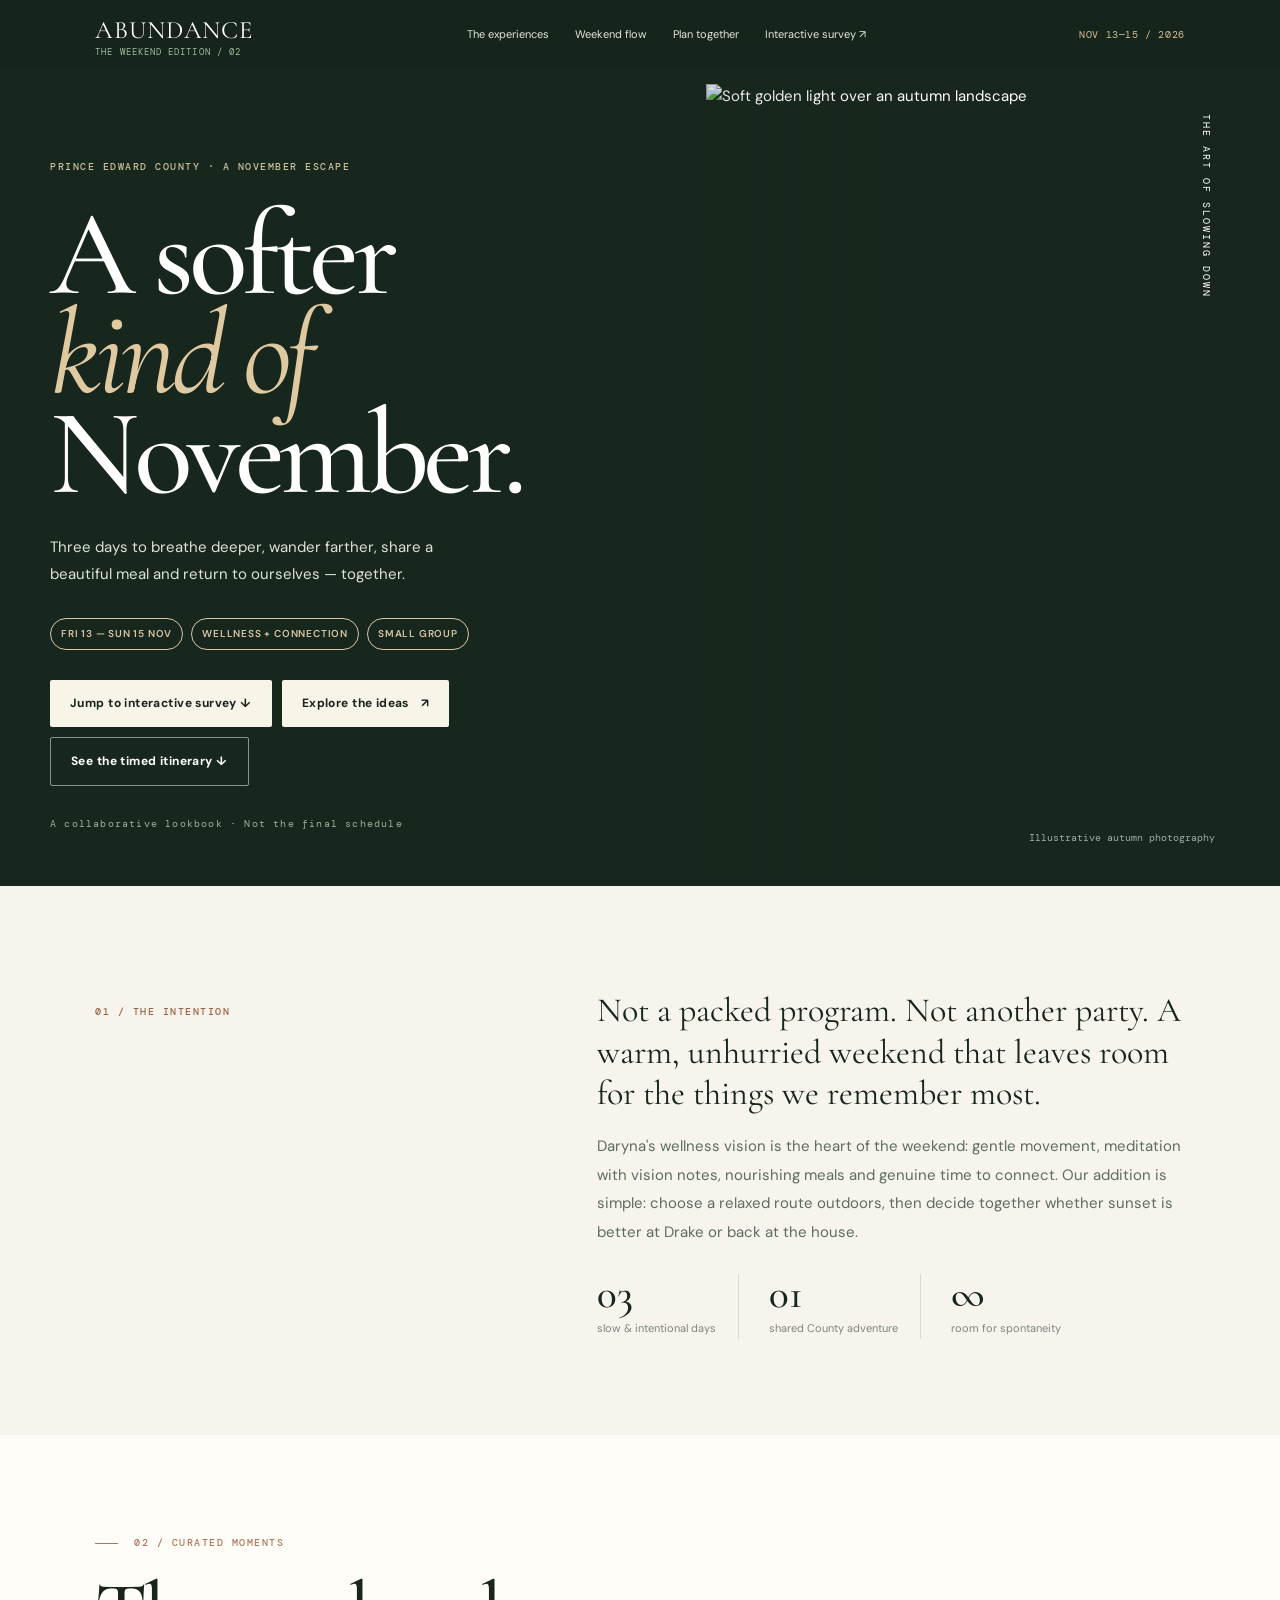
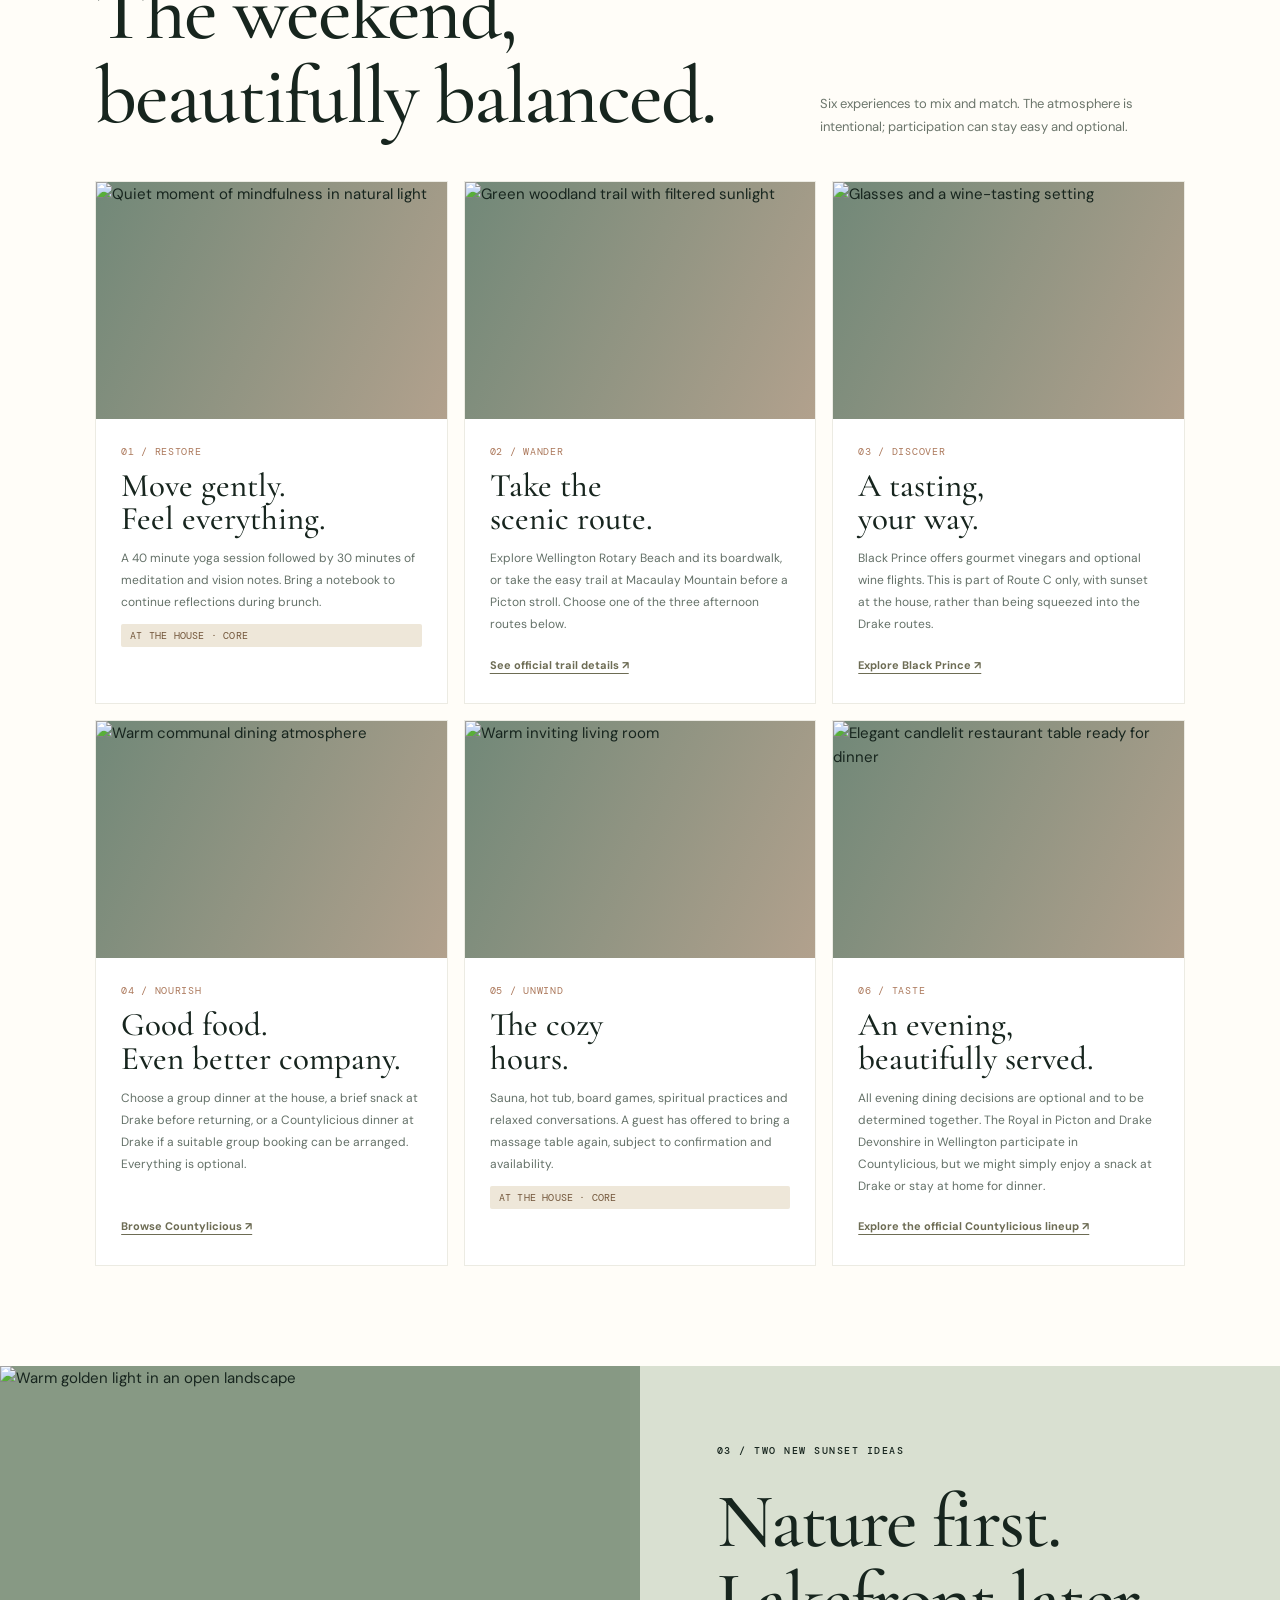
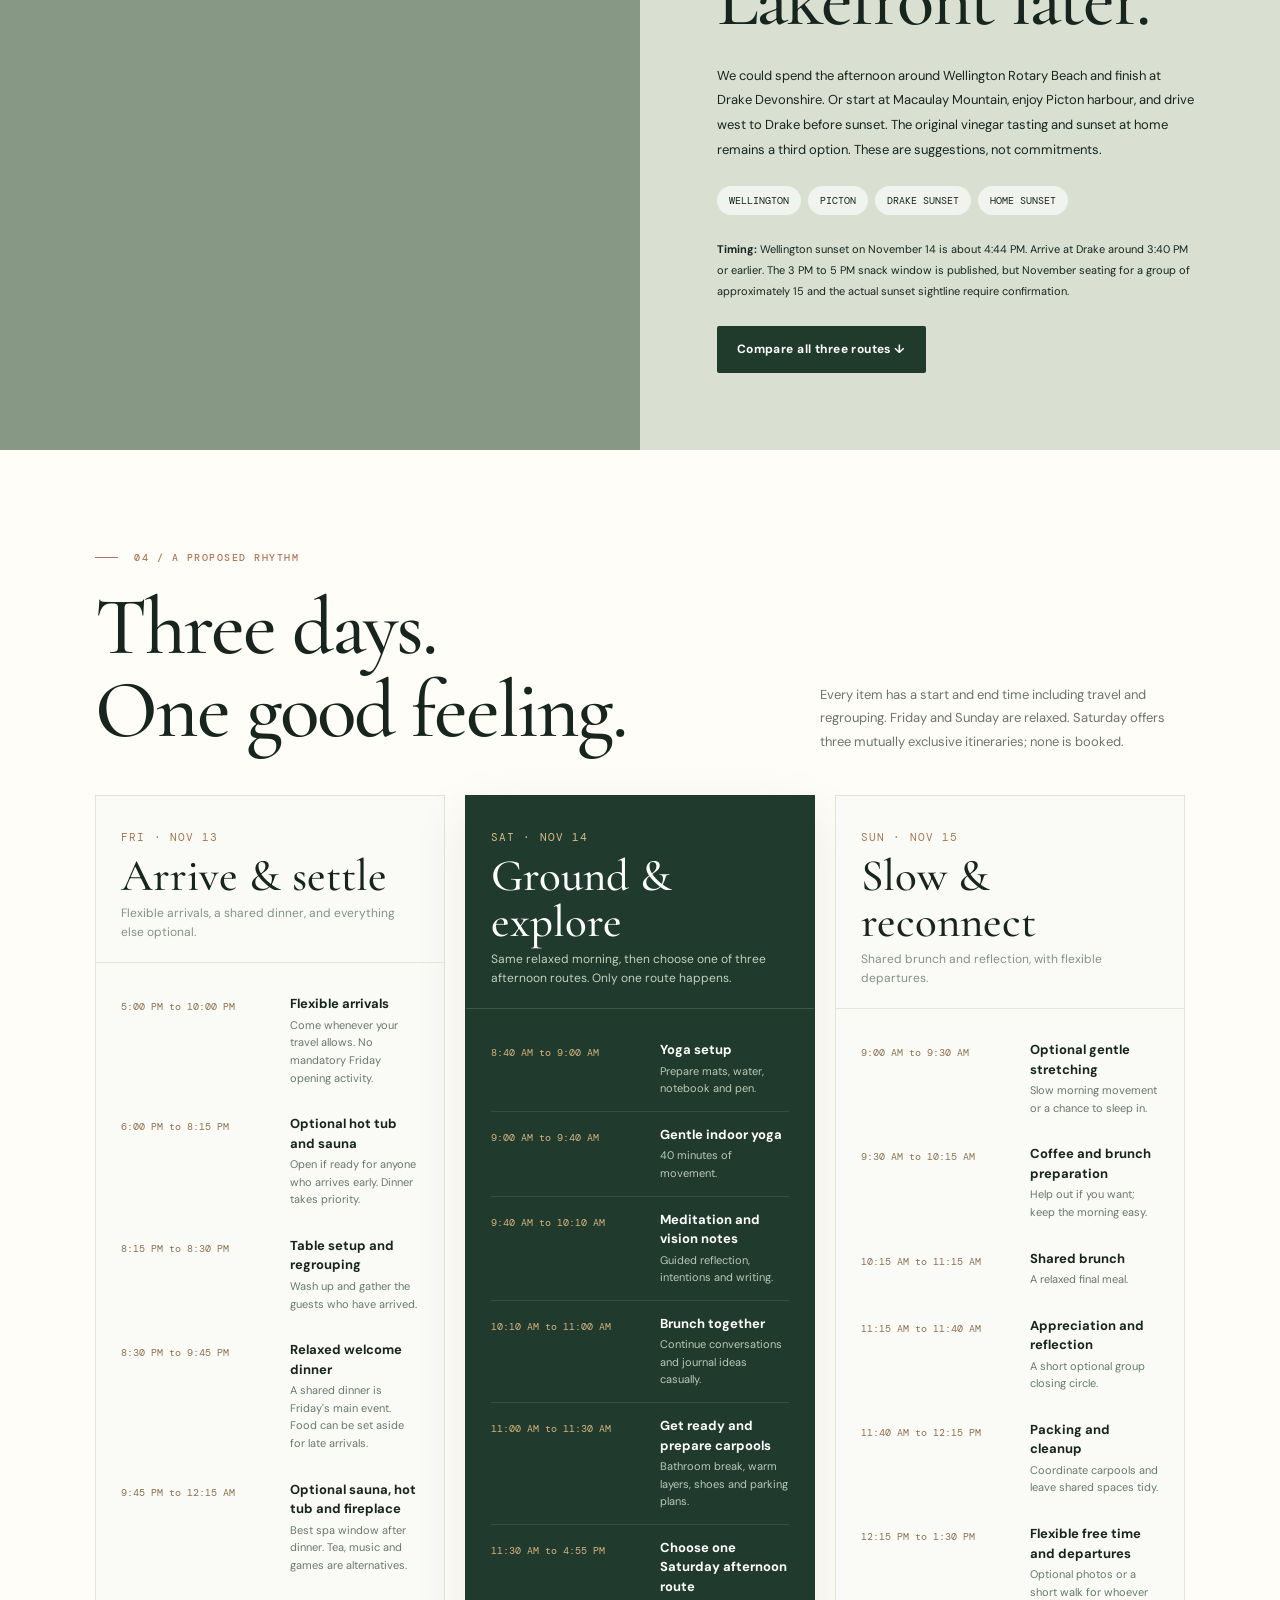
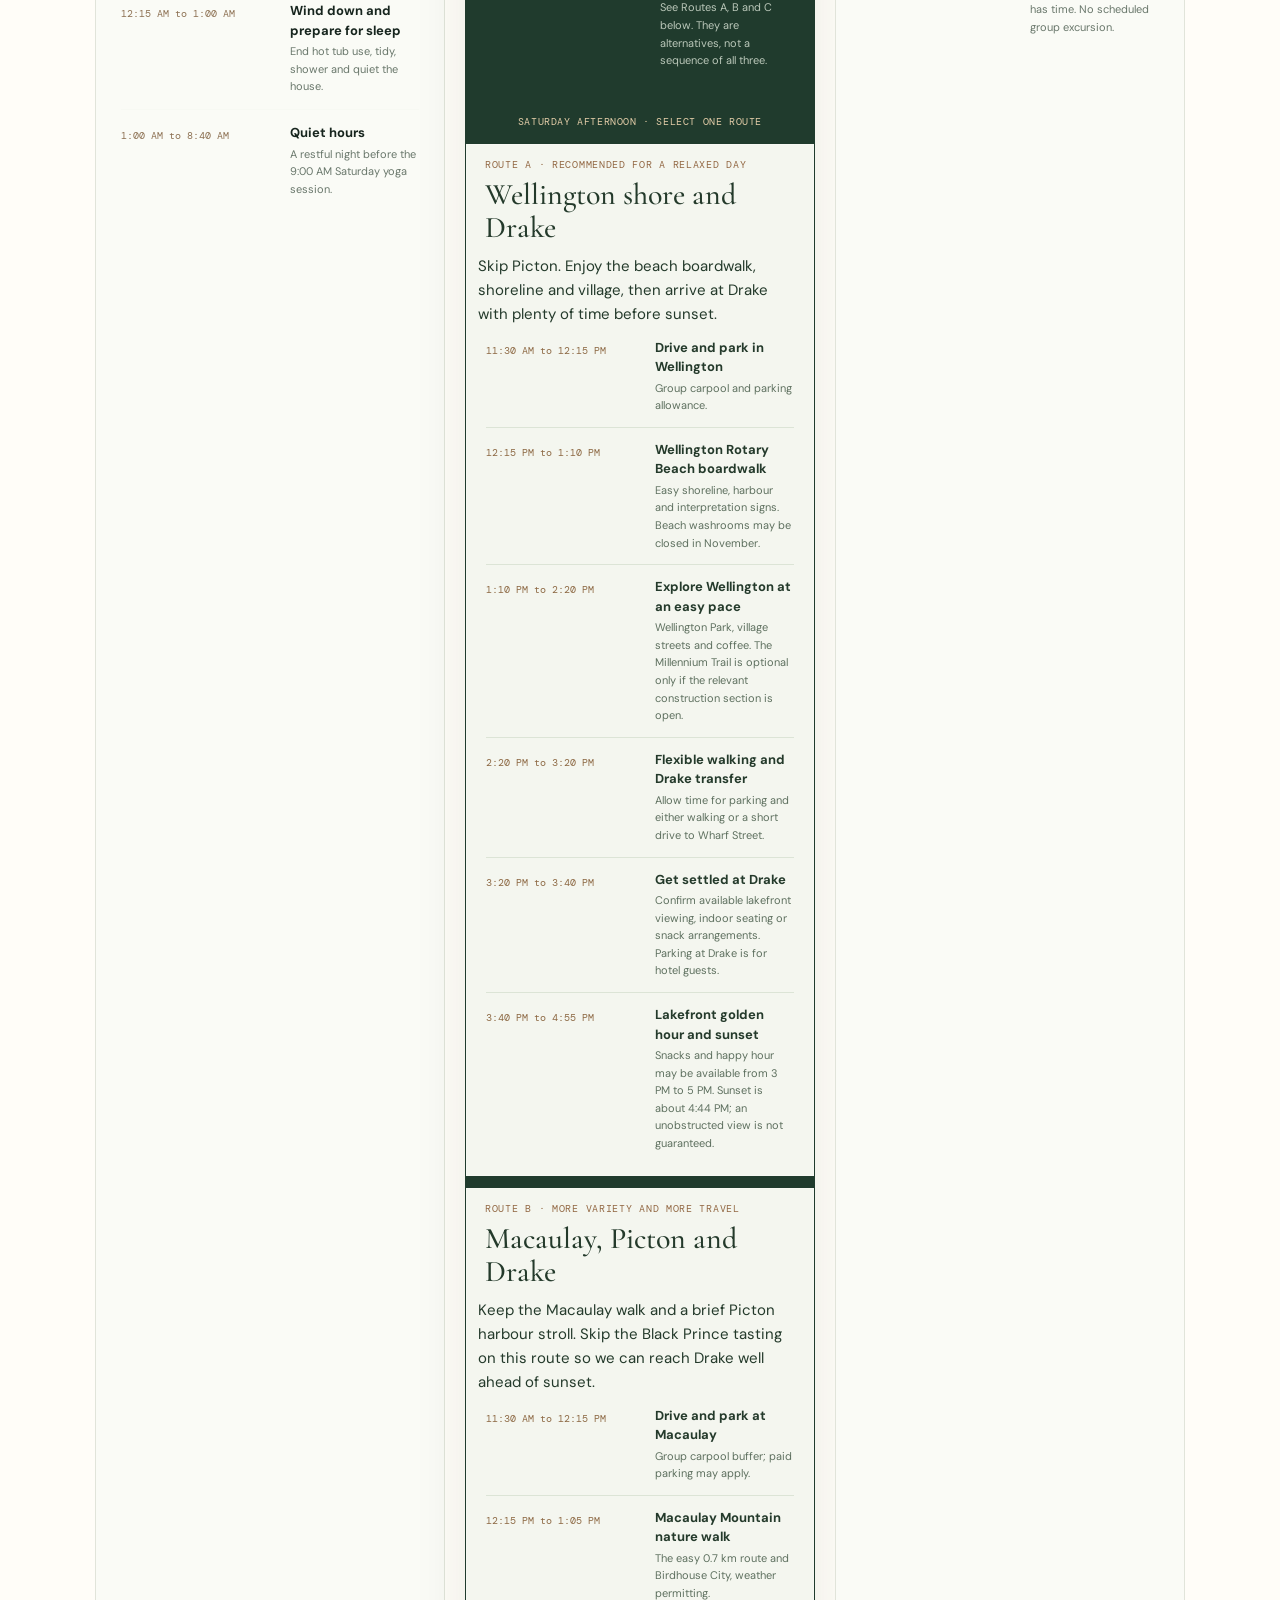
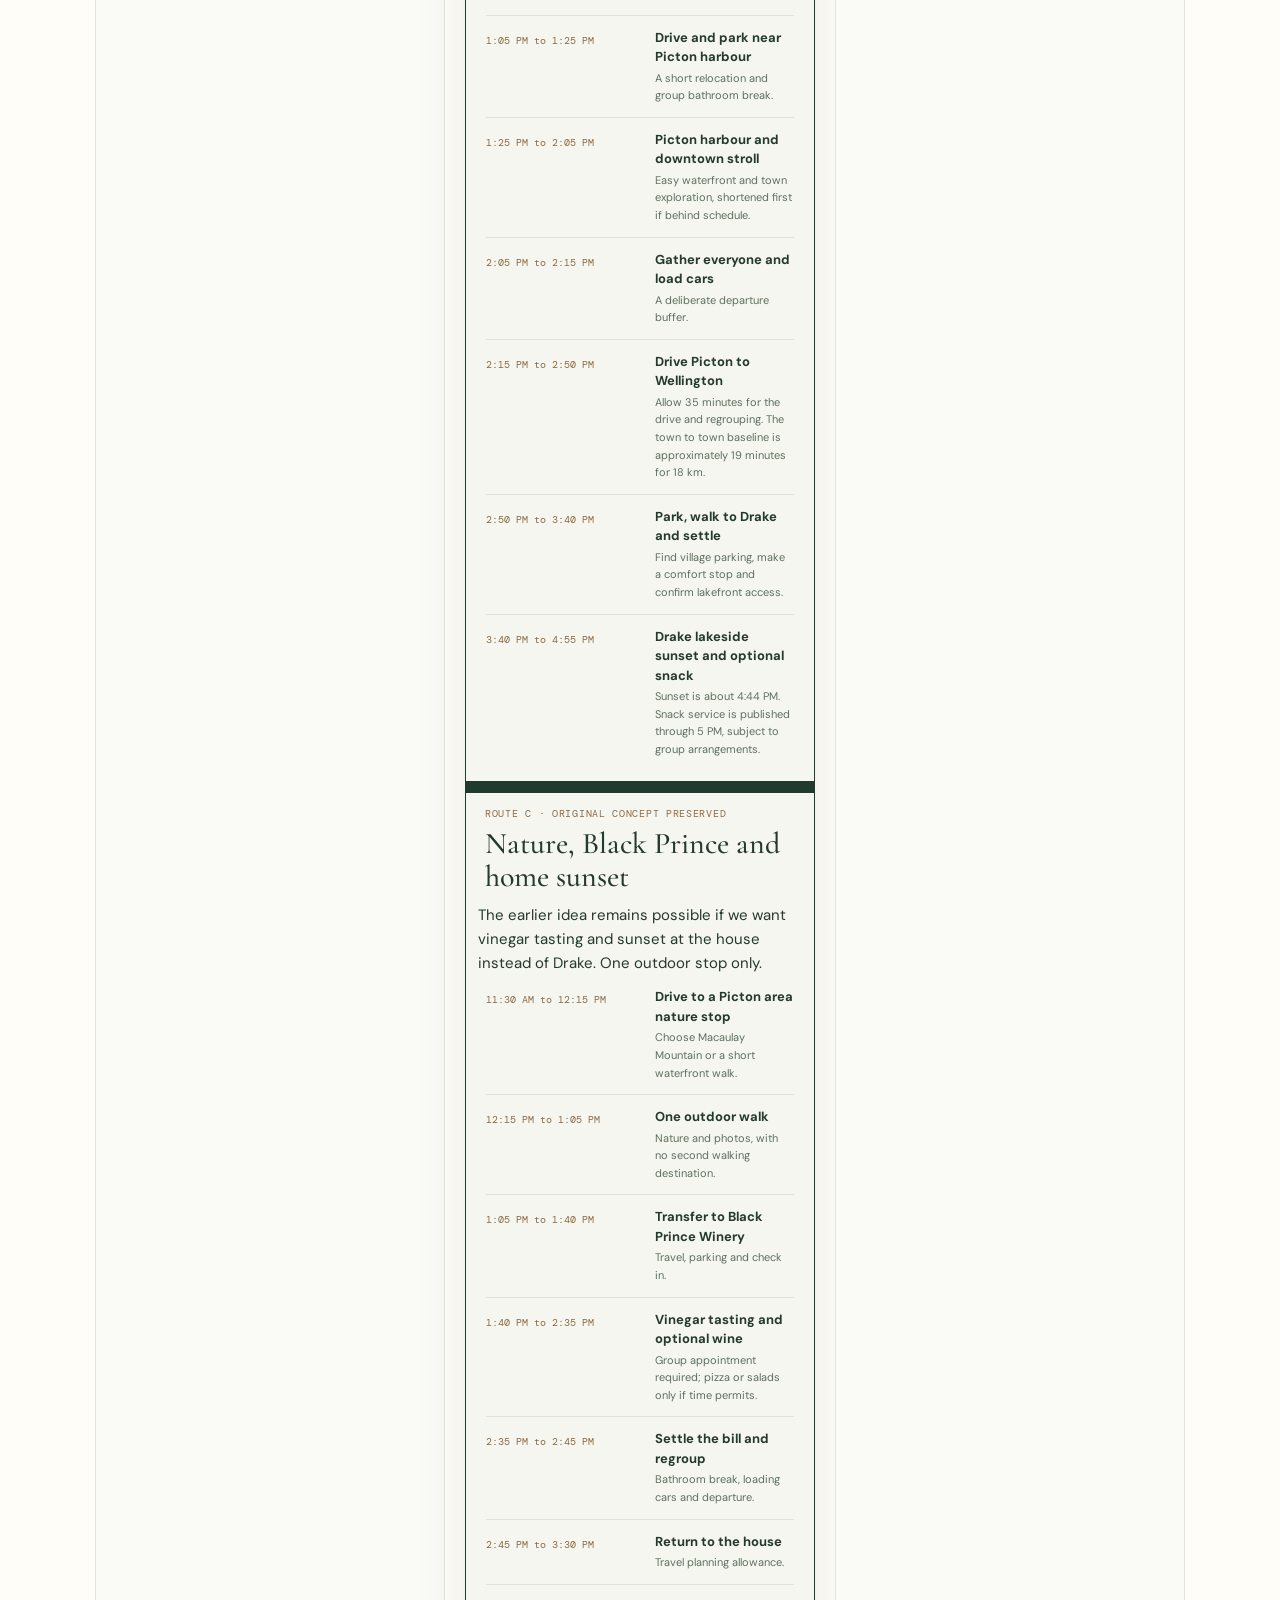
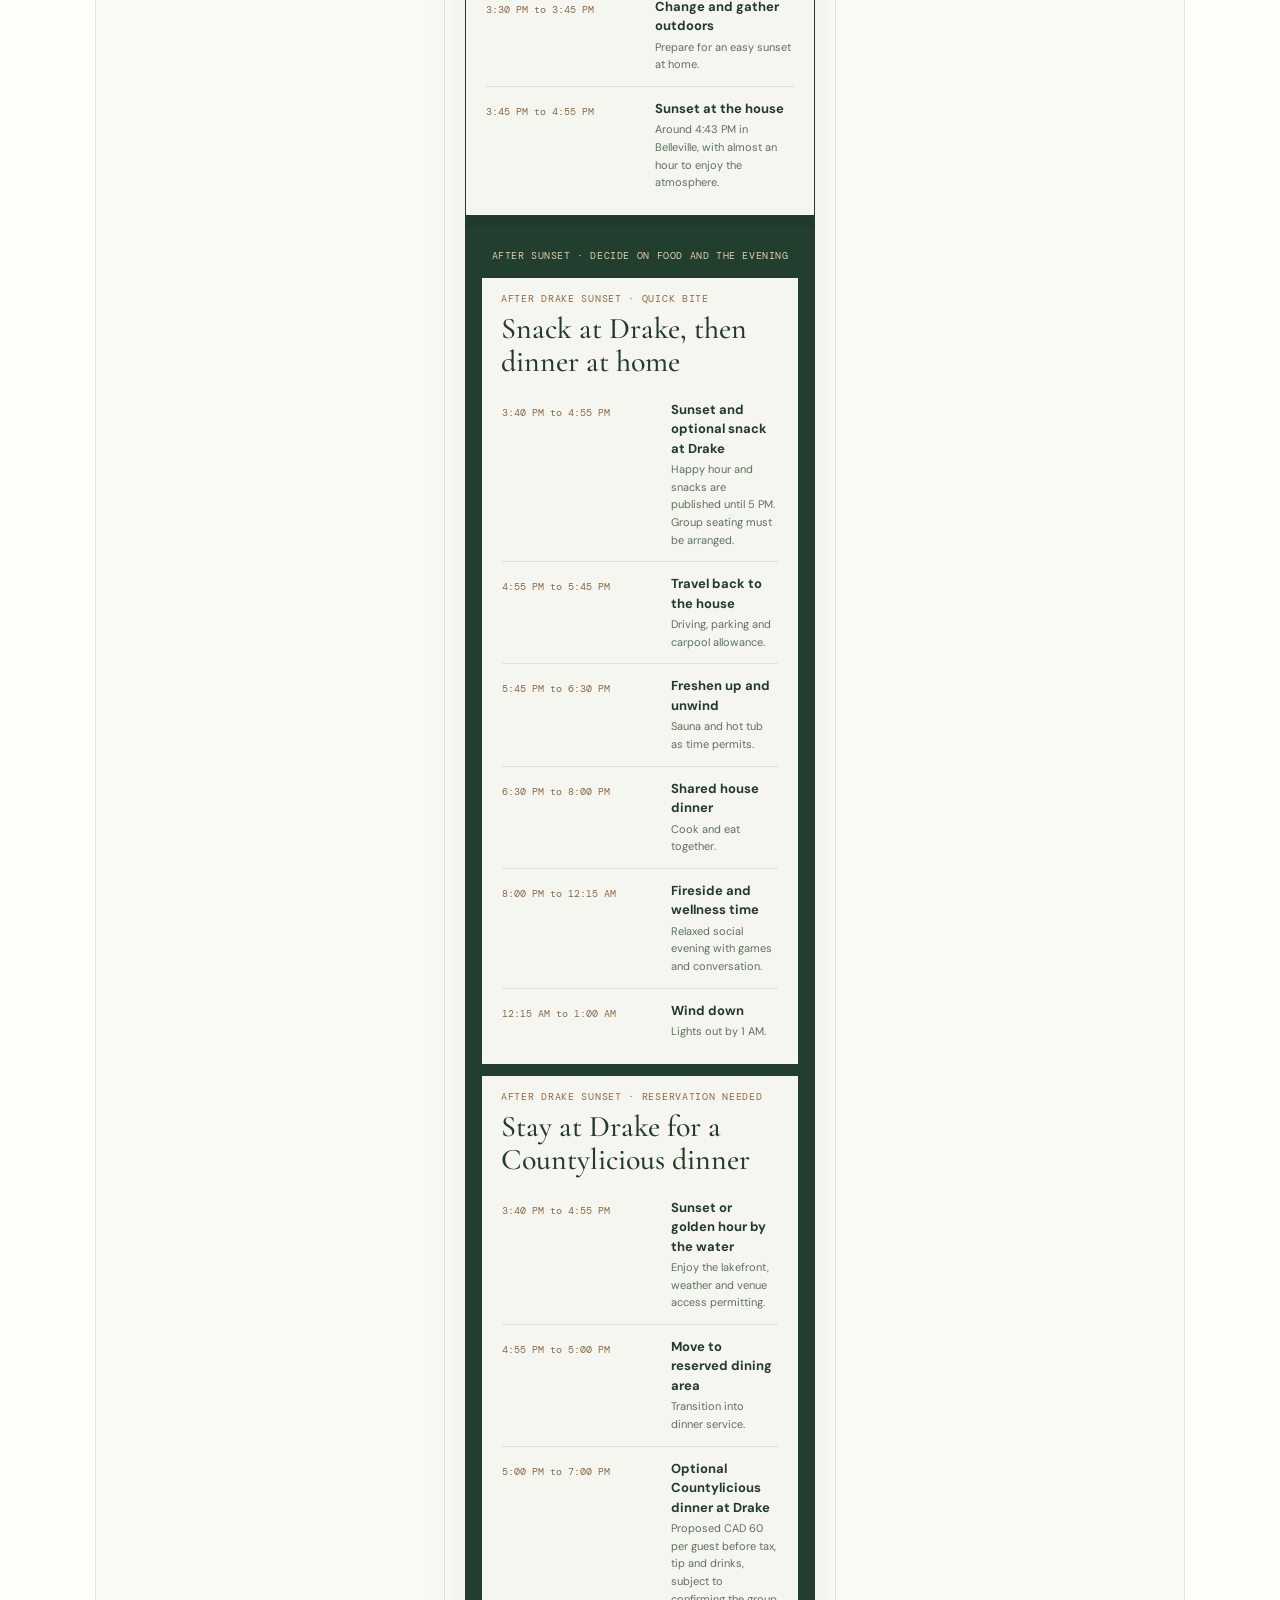
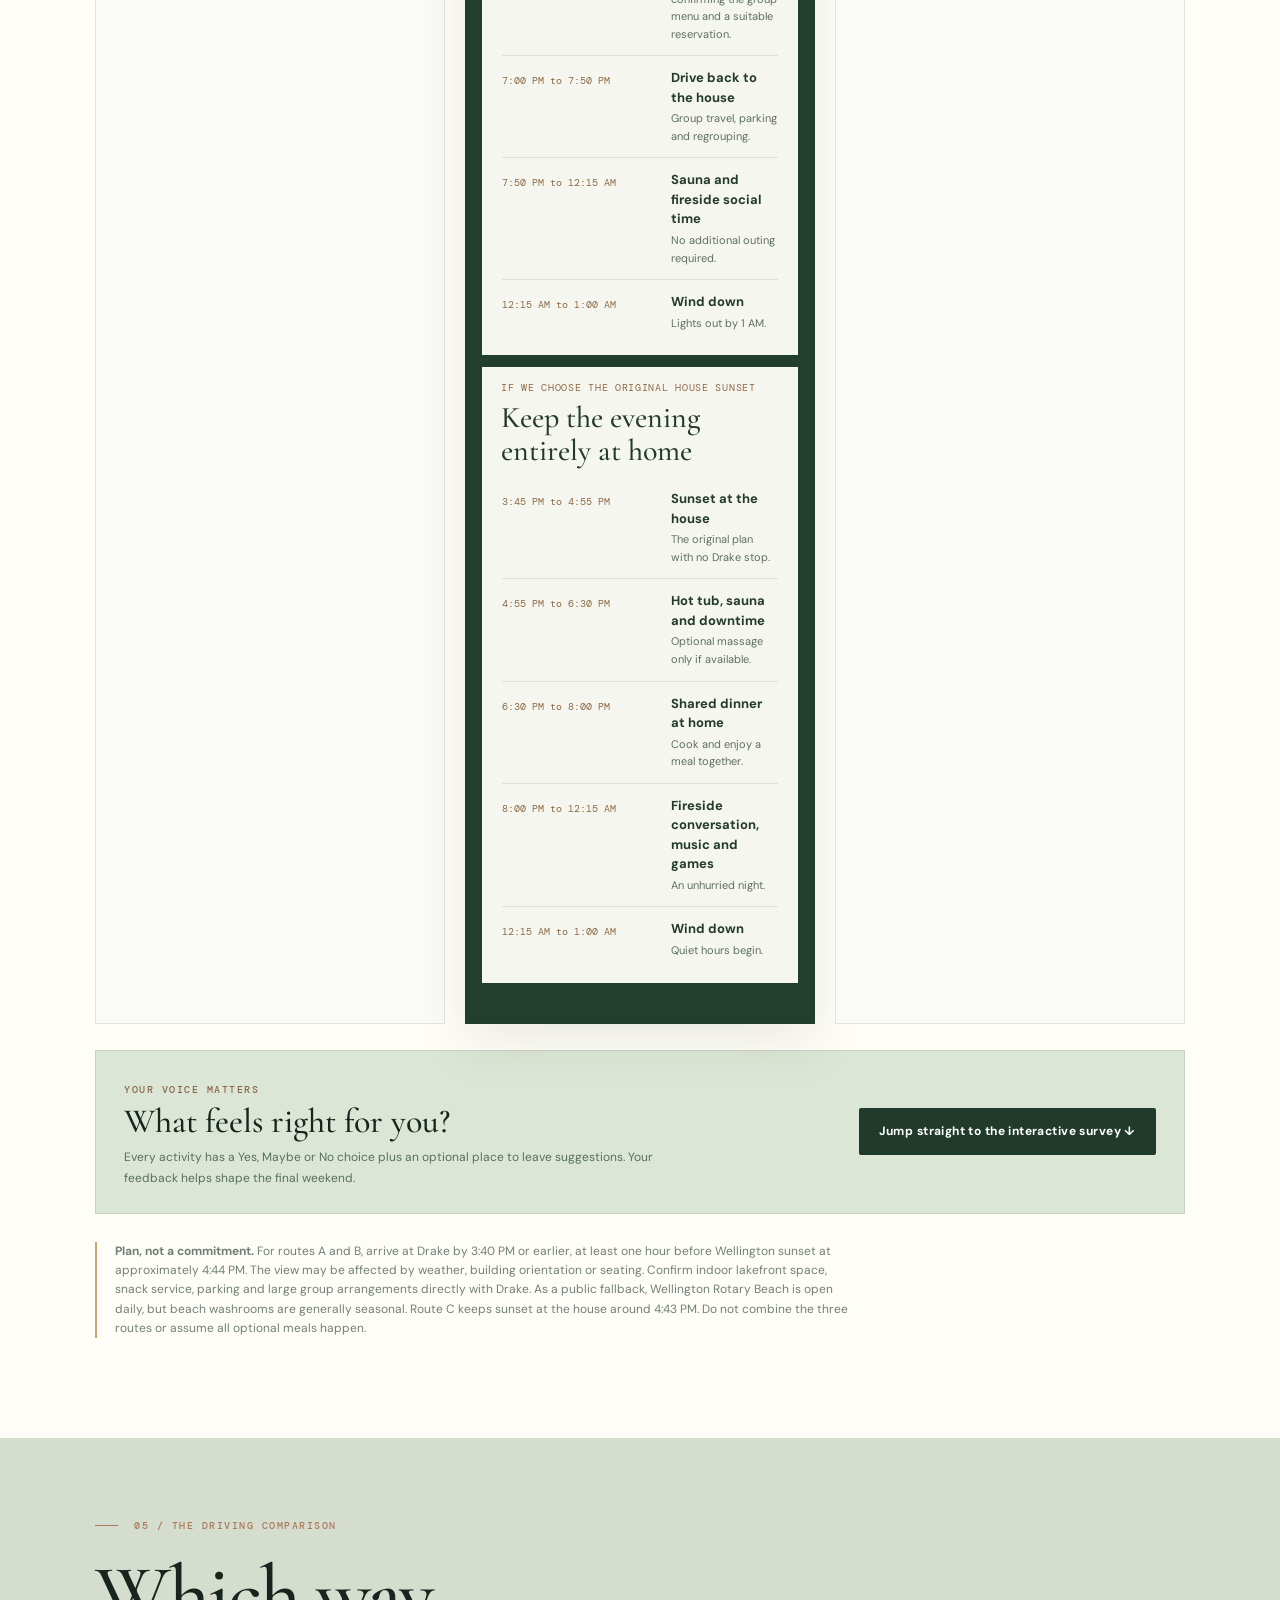
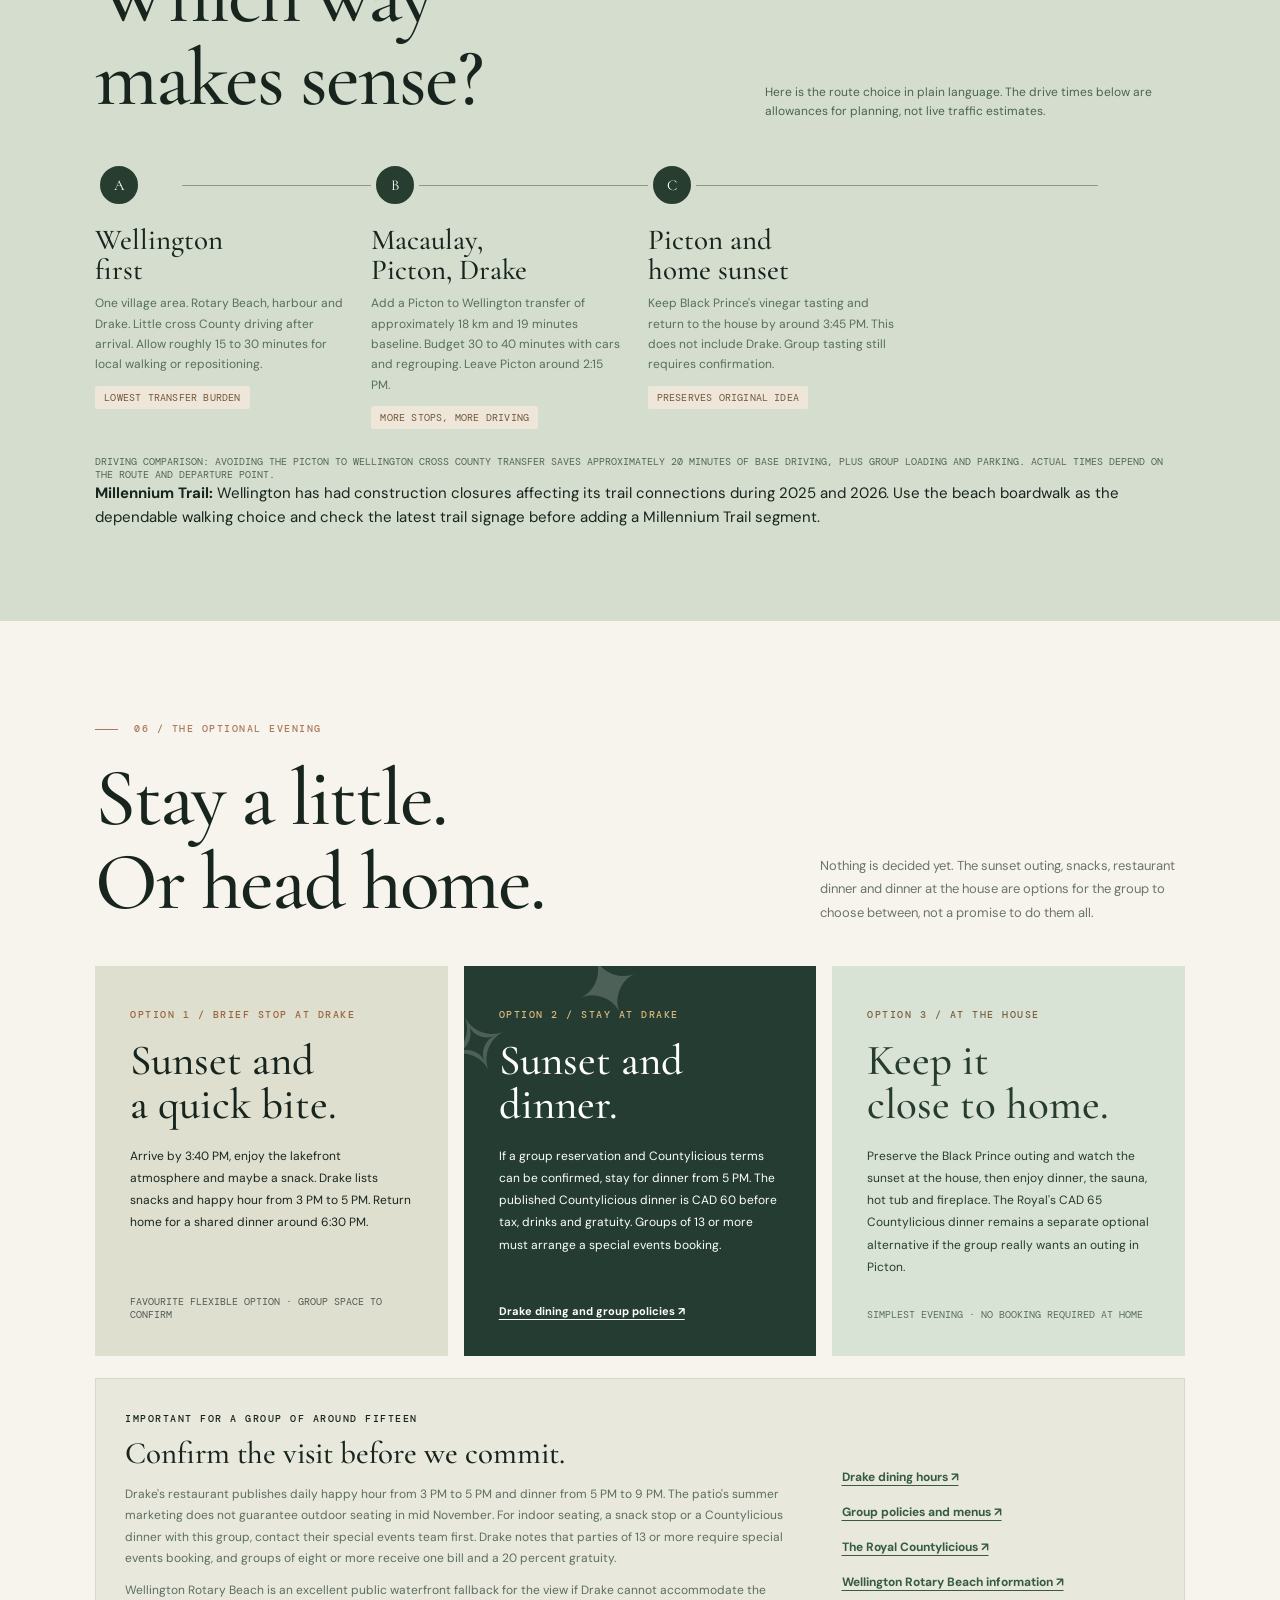
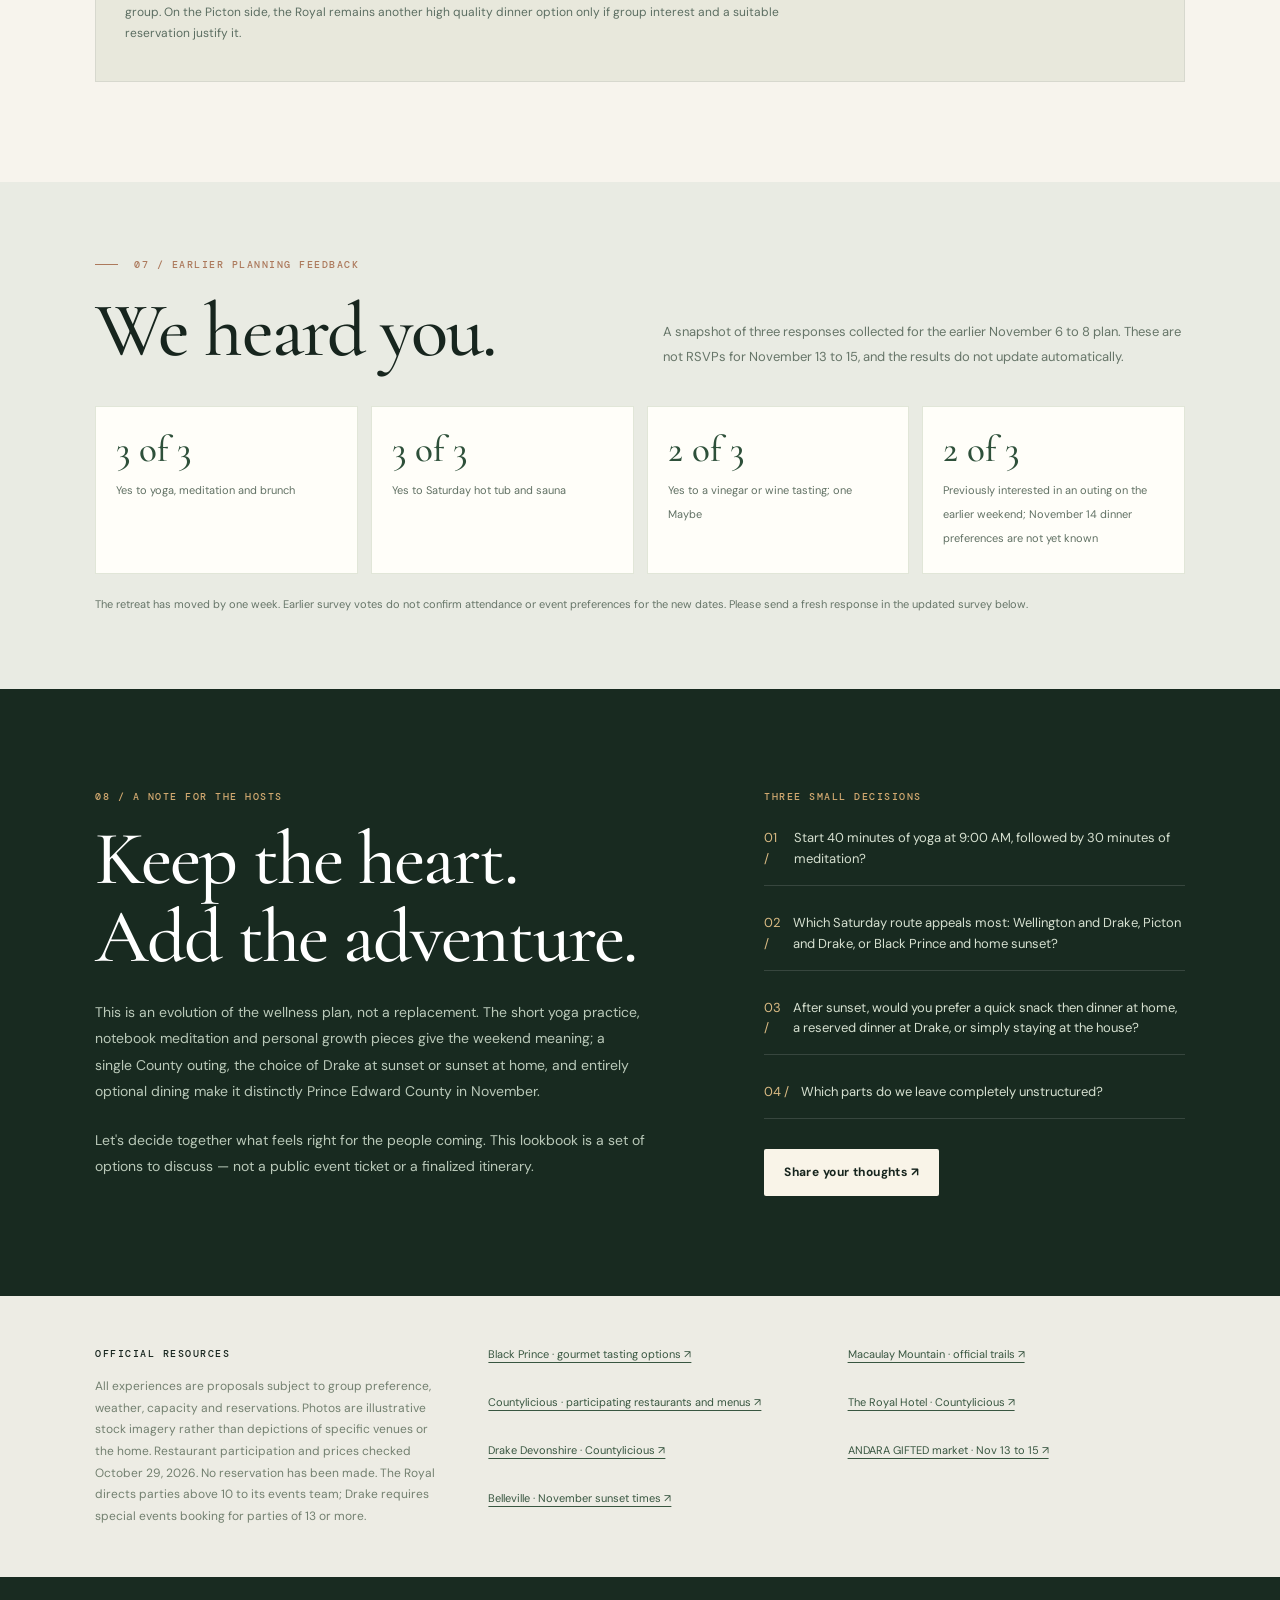
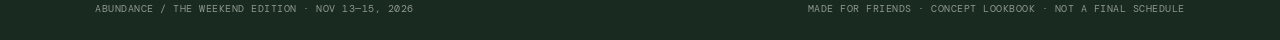
==== retreats/abundance-nov-2026/index.html @ b6e79cc8 "Compare Wellington and Picton nature routes to Drake sunset with optional dining" ====
<!doctype html>
<html lang="en"><head>
<meta charset="utf-8"><meta name="viewport" content="width=device-width, initial-scale=1">
<meta name="theme-color" content="#16251c">
<meta name="description" content="Abundance Retreat 2.0: a visual November 13–15, 2026 weekend lookbook for wellness, nature, tasting and connection in Prince Edward County.">
<meta property="og:title" content="A Softer Kind of November | Abundance Retreat 2.0">
<meta property="og:description" content="An autumn wellness weekend with outdoor routes, a Wellington lakeside sunset or a cozy evening at home in Prince Edward County.">
<meta property="og:type" content="website">
<meta property="og:image" content="https://images.unsplash.com/photo-1470252649378-9c29740c9fa8?w=1200&q=85&fit=crop">
<title>A Softer Kind of November | Nov 13 to 15 | Abundance Retreat</title>
<link rel="preconnect" href="https://fonts.googleapis.com"><link rel="preconnect" href="https://fonts.gstatic.com" crossorigin>
<link href="https://fonts.googleapis.com/css2?family=DM+Sans:wght@400;500;600;700&family=DM+Mono:wght@400;500&family=Cormorant+Garamond:wght@400;500;600;700&display=swap" rel="stylesheet">
<style>
:root{--ink:#17251e;--forest:#192b22;--pine:#2c4736;--cream:#f7f4ed;--paper:#fffdf8;--muted:#647369;--gold:#d1a970;--olive:#9aa88d;--line:#e2e2d8;--brick:#a45c44}
*{box-sizing:border-box}html{scroll-behavior:smooth}body{margin:0;background:var(--cream);color:var(--ink);font-family:"DM Sans",sans-serif;font-size:15px;line-height:1.6}a{color:inherit;text-decoration:none}img{max-width:100%;display:block}button{font:inherit}::selection{background:#d1a97070}h1,h2,h3,p{margin:0}h1,h2,h3{font-family:"Cormorant Garamond",Georgia,serif;line-height:1.02;font-weight:500}h2{font-size:clamp(43px,6.4vw,83px);letter-spacing:-.025em}h3{font-size:clamp(27px,3vw,38px)}p{margin:0}.wrap{max-width:1192px;margin-inline:auto;padding-inline:clamp(22px,4vw,62px)}.eyebrow{font-family:"DM Mono",monospace;letter-spacing:.15em;text-transform:uppercase;font-size:10px;font-weight:500}.lead{font-family:"Cormorant Garamond",Georgia,serif;font-size:clamp(23px,3.2vw,34px);line-height:1.22}.muted{color:var(--muted)}.gold{color:var(--gold)}.line{border-top:1px solid var(--line)}.btn{display:inline-flex;align-items:center;justify-content:center;gap:12px;padding:14px 20px;border-radius:2px;font-size:12px;font-weight:700;letter-spacing:.035em;transition:transform .2s,background .2s;white-space:nowrap}.btn:hover{transform:translateY(-2px)}.btn--light{background:#f9f4e8;color:#17251e}.btn--dark{background:#203a2c;color:#fff}.btn--outline{border:1px solid #ffffff80;color:#fff}.chip{padding:7px 10px;border:1px solid currentColor;border-radius:99px;font-size:10px;font-weight:600;letter-spacing:.08em;white-space:nowrap}.sitehead{background:#16251c;color:#fff;position:relative;z-index:10}.nav{display:flex;align-items:center;justify-content:space-between;gap:20px;min-height:69px}.brand{font-family:"Cormorant Garamond",serif;font-size:25px;letter-spacing:.035em;white-space:nowrap}.brand small{font-family:"DM Mono",monospace;font-size:9px;letter-spacing:.12em;display:block;margin-top:-5px;color:#9fba9c}.navlinks{display:flex;align-items:center;gap:26px;font-size:11px;color:#e0e7dc}.navlinks a:hover{text-decoration:underline;text-underline-offset:5px}.navtag{font-family:"DM Mono",monospace;color:#d7bd90;font-size:10px;letter-spacing:.06em}
.hero{min-height:690px;background:#17271d;color:#fff;display:grid;grid-template-columns:52% 48%;overflow:hidden}.herotext{padding:clamp(44px,7vw,90px) clamp(28px,5.6vw,108px) 54px max(36px,calc((100vw - 1180px)/2));display:flex;flex-direction:column;justify-content:center;gap:30px}.hero .eyebrow{color:#ccbe9d}.hero h1{font-size:clamp(71px,9.5vw,146px);letter-spacing:-.045em;line-height:.82}.hero h1 em{font-weight:400;color:#dfc9a1}.herotext>p{font-size:15px;color:#dce4d8;max-width:430px;line-height:1.8}.herochips{display:flex;flex-wrap:wrap;gap:8px;color:#d7c5a5}.heroactions{display:flex;gap:10px;flex-wrap:wrap}.heroimage{position:relative;overflow:hidden}.heroimage:after{content:"";position:absolute;inset:0;background:linear-gradient(90deg,#17271d25,transparent 35%),linear-gradient(0deg,#17271d85,transparent 60%)}.heroimage img{height:100%;width:100%;object-fit:cover;object-position:50% 55%}.heroimage figcaption{position:absolute;bottom:25px;right:25px;z-index:1;color:#fff9;font-family:"DM Mono",monospace;font-size:10px}.vertical-label{position:absolute;right:26px;top:30px;z-index:2;writing-mode:vertical-rl;text-transform:uppercase;letter-spacing:.2em;font-family:"DM Mono",monospace;font-size:10px;color:#fff}.scrollnote{font-family:"DM Mono",monospace;font-size:10px;letter-spacing:.12em;color:#9eb09c}
.intro{padding-block:104px 96px;display:grid;grid-template-columns:.68fr 1fr;gap:clamp(30px,8vw,125px);align-items:start}.intro .eyebrow{color:#9a6546;padding-top:14px}.intro .lead{margin-bottom:18px}.intro .copy{color:#5c6c60;max-width:620px;line-height:1.9}.intro-stats{display:flex;gap:30px;flex-wrap:wrap;margin-top:28px}.stat{padding-right:22px;border-right:1px solid #d5d9cf}.stat:last-child{border:0}.stat strong{font-family:"Cormorant Garamond",serif;font-size:41px;line-height:1;display:block;font-weight:500}.stat span{font-size:11px;color:#7b8679}
.section{padding:100px 0}.section--cream{background:var(--cream)}.section--white{background:var(--paper)}.section--dark{background:#192b21;color:#fff}.sectionhead{display:flex;align-items:end;justify-content:space-between;gap:30px;margin-bottom:42px}.sectionhead p{max-width:365px;color:#6b756b;font-size:13px;line-height:1.8}.section--dark .sectionhead p{color:#bfcbba}.kicker{display:flex;gap:16px;align-items:center;margin-bottom:20px;color:#ac795c}.kicker:before{content:"";display:block;width:23px;height:1px;background:currentColor}.cards{display:grid;grid-template-columns:repeat(3,1fr);gap:16px}.experience{background:#fff;border:1px solid #ecebe3;overflow:hidden;display:flex;flex-direction:column}.experience__image{height:237px;overflow:hidden;background:linear-gradient(115deg,#718878,#b2a18d)}.experience img{width:100%;height:100%;object-fit:cover;transition:transform .5s}.experience:hover img{transform:scale(1.045)}.experience__body{padding:26px 25px 29px;display:flex;flex-direction:column;gap:11px;flex:1}.experience__label{font:10px "DM Mono",monospace;color:#ac795c;text-transform:uppercase;letter-spacing:.07em}.experience h3{font-size:33px}.experience p{color:#647168;font-size:12px;line-height:1.85}.experience a{margin-top:auto;padding-top:10px;font-size:11px;color:#6d6c54;font-weight:700;text-decoration:underline;text-underline-offset:4px}.sash{display:inline-block;background:#eee7d9;color:#73573b;border-radius:2px;padding:5px 9px;font:10px "DM Mono",monospace;letter-spacing:.02em}
.feature{display:grid;grid-template-columns:1fr 1fr;min-height:570px}.feature__photo{min-height:560px;background:#879984}.feature__photo img{height:100%;width:100%;object-fit:cover}.feature__copy{background:#d9e0d1;padding:clamp(45px,6vw,91px);display:flex;flex-direction:column;justify-content:center;gap:24px}.feature__copy h2{font-size:clamp(51px,6vw,78px)}.feature__copy .body{font-size:13px;line-height:1.9;max-width:480px}.feature__copy .pillrow{display:flex;gap:7px;flex-wrap:wrap}.pill{font:10px "DM Mono",monospace;border-radius:99px;background:#ffffffa0;padding:8px 12px}
.itin{display:grid;grid-template-columns:repeat(3,1fr);gap:20px}.day{border:1px solid #e1e4da;background:#fafbf6}.day--feature{background:#203b2d;color:#fff;border-color:#203b2d;box-shadow:0 18px 50px #1b342018}.dayheader{padding:28px 25px 20px;border-bottom:1px solid #9fac943d}.daynum{font:11px "DM Mono",monospace;letter-spacing:.1em;color:#a37954;text-transform:uppercase}.day--feature .daynum{color:#d8ba8b}.dayheader h3{font-size:45px;margin:5px 0}.dayheader p{font-size:12px;color:#839287}.day--feature .dayheader p{color:#c0d0c0}.schedule{padding:18px 25px 30px}.slot{display:grid;grid-template-columns:58px 1fr;gap:13px;padding:13px 0;border-bottom:1px solid #dae0d51c}.slot:last-child{border:0}.slot time{font:10px "DM Mono",monospace;color:#8c7052;padding-top:5px}.day--feature .slot time{color:#d5b37e}.slot strong{display:block;font-size:13px;font-weight:700;line-height:1.5}.slot p{font-size:11px;color:#69776b;margin-top:3px;line-height:1.6}.day--feature .slot p{color:#bbc8ba}.notice{margin-top:28px;font-size:12px;color:#718076;border-left:2px solid #c9a674;padding-left:18px;max-width:760px}
.journey{background:#d4ddce;padding:80px 0 92px}.journeyintro{display:flex;justify-content:space-between;gap:26px;align-items:end;margin-bottom:40px}.journeyintro p{max-width:420px;color:#4a6452;font-size:12px}.route{display:grid;grid-template-columns:repeat(4,1fr);position:relative;gap:15px}.route:before{content:"";height:1px;background:#859d89;position:absolute;top:24px;left:11%;right:11%}.step{position:relative;padding:0 12px 0 0}.step .pin{height:48px;width:48px;display:grid;place-items:center;background:#263d30;color:white;border:5px solid #d4ddce;border-radius:50%;font:15px "Cormorant Garamond",serif;position:relative;z-index:1;margin-bottom:16px}.step h3{font-size:29px}.step p{font-size:12px;line-height:1.7;color:#55705a;margin:9px 0}.step a{font-size:11px;font-weight:700;text-decoration:underline;text-underline-offset:4px}.journeynote{font:10px "DM Mono",monospace;color:#526756;margin-top:26px}.options{display:grid;grid-template-columns:1fr 1fr;gap:16px}.option{min-height:340px;padding:44px;background:#dfdfd0;display:flex;flex-direction:column;justify-content:space-between;gap:30px}.option--night{background:#243c32;color:white;position:relative;overflow:hidden}.option--night:before{content:"✦ ✶ ✧ ✦ ✦";position:absolute;opacity:.19;font-size:80px;letter-spacing:30px;transform:rotate(-24deg);top:10px;right:-10px;white-space:nowrap}.option h3{font-size:42px}.option p{font-size:13px;line-height:1.85;max-width:400px}.option .eyebrow{color:#9a653c}.option--night .eyebrow{color:#d9b77c}.option a{font-weight:700;text-decoration:underline;text-underline-offset:4px;font-size:11px}.option .tag{font:10px "DM Mono",monospace;opacity:.7}
.gallery{display:grid;grid-template-columns:1.3fr .65fr .9fr;gap:9px;height:340px;margin-top:12px}.gallery figure{position:relative;margin:0;overflow:hidden;background:#adb3aa}.gallery img{width:100%;height:100%;object-fit:cover}.gallery figcaption{position:absolute;bottom:10px;left:13px;color:#fff;font-size:10px;text-shadow:0 1px 9px #000}
.collab{padding:100px 0;background:#182a20;color:white}.collab-grid{display:grid;grid-template-columns:1.15fr .85fr;gap:100px}.collab h2{font-size:clamp(49px,6vw,76px);margin-top:16px}.collab .copy{color:#bac9b9;line-height:1.9;max-width:550px;margin-top:22px;font-size:14px}.checklist{display:grid;gap:12px;margin-top:8px}.check{display:flex;gap:12px;border-bottom:1px solid #ffffff22;padding:15px 0;font-size:13px;color:#d6e0d0}.check i{font-style:normal;color:#d9ba83}.resources{background:#edece4;padding:50px 0}.res-grid{display:grid;grid-template-columns:1fr 2fr;gap:45px}.res-grid p{font-size:12px;color:#738070;line-height:1.8}.links{display:grid;grid-template-columns:1fr 1fr;gap:10px 22px}.links a{font-size:11px;color:#385640;text-decoration:underline;text-underline-offset:4px}.foot{padding:25px 0;color:#8d978c;background:#192b21}.foot .wrap{display:flex;justify-content:space-between;gap:15px;flex-wrap:wrap;font:10px "DM Mono",monospace;letter-spacing:.05em}.a11y{position:absolute;left:-9999px}.a11y:focus{position:fixed;left:20px;top:20px;background:white;color:black;padding:10px;z-index:100}
@media(max-width:1000px){.hero{min-height:630px}.herotext{padding-left:36px}.intro{padding-block:75px;gap:35px}.cards{grid-template-columns:repeat(2,1fr)}.itin{gap:10px}.slot{grid-template-columns:47px 1fr;gap:6px}.schedule,.dayheader{padding-inline:16px}.collab-grid{gap:45px}}@media(max-width:700px){.nav{min-height:58px}.navlinks a:not(:last-child){display:none}.navtag{display:none}.brand{font-size:22px}.hero{display:flex;flex-direction:column-reverse;min-height:0}.heroimage{height:330px}.heroimage img{object-position:center 50%}.vertical-label{font-size:8px}.herotext{padding:48px 23px 60px;gap:23px}.hero h1{font-size:clamp(68px,16vw,112px)}.herotext>p{font-size:13px}.intro{grid-template-columns:1fr;padding-block:65px;gap:22px}.intro .eyebrow{padding-top:0}.intro-stats{gap:17px}.stat{padding-right:12px}.stat strong{font-size:35px}.section{padding:64px 0}.sectionhead{display:block}.sectionhead p{margin-top:18px}.cards{grid-template-columns:1fr}.experience__image{height:224px}.experience__body{padding:22px}.feature{grid-template-columns:1fr}.feature__photo{height:300px;min-height:0}.feature__copy{padding:47px 25px}.itin{grid-template-columns:1fr;gap:16px}.dayheader,.schedule{padding-inline:24px}.journey{padding:68px 0}.journeyintro{display:block}.journeyintro p{margin-top:15px}.route{grid-template-columns:1fr 1fr;row-gap:22px}.route:before{display:none}.step{padding-right:8px}.step h3{font-size:25px}.options{grid-template-columns:1fr}.option{min-height:280px;padding:32px}.gallery{height:245px;grid-template-columns:1fr 1fr}.gallery figure:last-child{display:none}.collab{padding:68px 0}.collab-grid{grid-template-columns:1fr;gap:30px}.res-grid{grid-template-columns:1fr;gap:23px}.links{grid-template-columns:1fr}.foot .wrap{font-size:9px}}@media(prefers-reduced-motion:reduce){html{scroll-behavior:auto}*{transition:none!important}}
</style><link rel="stylesheet" href="rsvp.css?v=20261029dinner">
</head><body>
<a class="a11y" href="#main">Skip to content</a>
<header class="sitehead"><nav class="nav wrap" aria-label="Main navigation"><a class="brand" href="#top">ABUNDANCE <small>THE WEEKEND EDITION / 02</small></a><div class="navlinks"><a href="#experiences">The experiences</a><a href="#schedule">Weekend flow</a><a href="#discuss">Plan together</a><a href="#preferences">Interactive survey ↗</a></div><span class="navtag">NOV 13—15 / 2026</span></nav></header>
<main id="main">
<section class="hero" id="top"><div class="herotext"><span class="eyebrow">Prince Edward County · A November escape</span><h1>A softer<br><em>kind of</em><br>November.</h1><p>Three days to breathe deeper, wander farther, share a beautiful meal and return to ourselves — together.</p><div class="herochips"><span class="chip">FRI 13 — SUN 15 NOV</span><span class="chip">WELLNESS + CONNECTION</span><span class="chip">SMALL GROUP</span></div><div class="heroactions"><a href="#preferences" class="btn btn--light">Jump to interactive survey ↓</a><a href="#experiences" class="btn btn--light">Explore the ideas <span aria-hidden="true">↗</span></a><a href="#schedule" class="btn btn--outline">See the timed itinerary ↓</a></div><span class="scrollnote">A collaborative lookbook · Not the final schedule</span></div><figure class="heroimage"><img loading="eager" src="https://images.unsplash.com/photo-1470252649378-9c29740c9fa8?auto=format&fit=crop&w=1300&q=85" alt="Soft golden light over an autumn landscape"><span class="vertical-label">THE ART OF SLOWING DOWN</span><figcaption>Illustrative autumn photography</figcaption></figure></section>
<section class="intro wrap"><div><div class="eyebrow">01 / The intention</div></div><div><p class="lead">Not a packed program. Not another party. A warm, unhurried weekend that leaves room for the things we remember most.</p><p class="copy">Daryna's wellness vision is the heart of the weekend: gentle movement, meditation with vision notes, nourishing meals and genuine time to connect. Our addition is simple: choose a relaxed route outdoors, then decide together whether sunset is better at Drake or back at the house.</p><div class="intro-stats"><div class="stat"><strong>03</strong><span>slow & intentional days</span></div><div class="stat"><strong>01</strong><span>shared County adventure</span></div><div class="stat"><strong>∞</strong><span>room for spontaneity</span></div></div></div></section>
<section class="section section--white" id="experiences"><div class="wrap"><div class="sectionhead"><div><div class="kicker eyebrow">02 / Curated moments</div><h2>The weekend,<br>beautifully balanced.</h2></div><p>Six experiences to mix and match. The atmosphere is intentional; participation can stay easy and optional.</p></div>
<div class="cards">
<article class="experience"><div class="experience__image"><img loading="lazy" src="https://images.unsplash.com/photo-1506126613408-eca07ce68773?auto=format&fit=crop&w=900&q=82" alt="Quiet moment of mindfulness in natural light"></div><div class="experience__body"><span class="experience__label">01 / Restore</span><h3>Move gently.<br>Feel everything.</h3><p>A 40 minute yoga session followed by 30 minutes of meditation and vision notes. Bring a notebook to continue reflections during brunch.</p><span class="sash">AT THE HOUSE · CORE</span></div></article>
<article class="experience"><div class="experience__image"><img loading="lazy" src="https://images.unsplash.com/photo-1441974231531-c6227db76b6e?auto=format&fit=crop&w=900&q=82" alt="Green woodland trail with filtered sunlight"></div><div class="experience__body"><span class="experience__label">02 / Wander</span><h3>Take the<br>scenic route.</h3><p>Explore Wellington Rotary Beach and its boardwalk, or take the easy trail at Macaulay Mountain before a Picton stroll. Choose one of the three afternoon routes below.</p><a target="_blank" rel="noopener" href="https://www.quinteconservation.ca/outdoor-spaces/areas/macaulay-mountain-conservation-area/">See official trail details ↗</a></div></article>
<article class="experience"><div class="experience__image"><img loading="lazy" src="https://images.unsplash.com/photo-1506377247377-2a5b3b417ebb?auto=format&fit=crop&w=900&q=82" alt="Glasses and a wine-tasting setting"></div><div class="experience__body"><span class="experience__label">03 / Discover</span><h3>A tasting,<br>your way.</h3><p>Black Prince offers gourmet vinegars and optional wine flights. This is part of Route C only, with sunset at the house, rather than being squeezed into the Drake routes.</p><a target="_blank" rel="noopener" href="https://www.blackprincewine.com/winery">Explore Black Prince ↗</a></div></article>
<article class="experience"><div class="experience__image"><img loading="lazy" src="https://images.unsplash.com/photo-1517248135467-4c7edcad34c4?auto=format&fit=crop&w=900&q=82" alt="Warm communal dining atmosphere"></div><div class="experience__body"><span class="experience__label">04 / Nourish</span><h3>Good food.<br>Even better company.</h3><p>Choose a group dinner at the house, a brief snack at Drake before returning, or a Countylicious dinner at Drake if a suitable group booking can be arranged. Everything is optional.</p><a target="_blank" rel="noopener" href="https://visitthecounty.com/guides/countylicious">Browse Countylicious ↗</a></div></article>
<article class="experience"><div class="experience__image"><img loading="lazy" src="https://images.unsplash.com/photo-1519710164239-da123dc03ef4?auto=format&fit=crop&w=900&q=82" alt="Warm inviting living room"></div><div class="experience__body"><span class="experience__label">05 / Unwind</span><h3>The cozy<br>hours.</h3><p>Sauna, hot tub, board games, spiritual practices and relaxed conversations. A guest has offered to bring a massage table again, subject to confirmation and availability.</p><span class="sash">AT THE HOUSE · CORE</span></div></article>
<article class="experience"><div class="experience__image"><img loading="lazy" src="https://images.unsplash.com/photo-1414235077428-338989a2e8c0?auto=format&fit=crop&w=900&q=82" alt="Elegant candlelit restaurant table ready for dinner"></div><div class="experience__body"><span class="experience__label">06 / Taste</span><h3>An evening,<br>beautifully served.</h3><p>All evening dining decisions are optional and to be determined together. The Royal in Picton and Drake Devonshire in Wellington participate in Countylicious, but we might simply enjoy a snack at Drake or stay at home for dinner.</p><a target="_blank" rel="noopener" href="https://visitthecounty.com/guides/countylicious?embed=true">Explore the official Countylicious lineup ↗</a></div></article>
</div></div></section>
<section class="feature" aria-label="Two new sunset itineraries"><div class="feature__photo"><img loading="lazy" src="https://images.unsplash.com/photo-1500534314209-a25ddb2bd429?auto=format&fit=crop&w=1100&q=83" alt="Warm golden light in an open landscape"></div><div class="feature__copy"><div class="eyebrow">03 / Two new sunset ideas</div><h2>Nature first.<br>Lakefront later.</h2><p class="body">We could spend the afternoon around Wellington Rotary Beach and finish at Drake Devonshire. Or start at Macaulay Mountain, enjoy Picton harbour, and drive west to Drake before sunset. The original vinegar tasting and sunset at home remains a third option. These are suggestions, not commitments.</p><div class="pillrow"><span class="pill">WELLINGTON</span><span class="pill">PICTON</span><span class="pill">DRAKE SUNSET</span><span class="pill">HOME SUNSET</span></div><p class="body" style="font-size:11px"><strong>Timing:</strong> Wellington sunset on November 14 is about 4:44 PM. Arrive at Drake around 3:40 PM or earlier. The 3 PM to 5 PM snack window is published, but November seating for a group of approximately 15 and the actual sunset sightline require confirmation.</p><a class="btn btn--dark" style="align-self:flex-start" href="#routes">Compare all three routes ↓</a></div></section><section class="section section--white" id="schedule"><div class="wrap"><div class="sectionhead"><div><div class="kicker eyebrow">04 / A proposed rhythm</div><h2>Three days.<br>One good feeling.</h2></div><p>Every item has a start and end time including travel and regrouping. Friday and Sunday are relaxed. Saturday offers three mutually exclusive itineraries; none is booked.</p></div>
<div class="itin"><article class="day"><div class="dayheader"><span class="daynum">FRI · NOV 13</span><h3>Arrive & settle</h3><p>Flexible arrivals, a shared dinner, and everything else optional.</p></div><div class="schedule"><div class="slot"><time>5:00 PM to 10:00 PM</time><div><strong>Flexible arrivals</strong><p>Come whenever your travel allows. No mandatory Friday opening activity.</p></div></div><div class="slot"><time>6:00 PM to 8:15 PM</time><div><strong>Optional hot tub and sauna</strong><p>Open if ready for anyone who arrives early. Dinner takes priority.</p></div></div><div class="slot"><time>8:15 PM to 8:30 PM</time><div><strong>Table setup and regrouping</strong><p>Wash up and gather the guests who have arrived.</p></div></div><div class="slot"><time>8:30 PM to 9:45 PM</time><div><strong>Relaxed welcome dinner</strong><p>A shared dinner is Friday's main event. Food can be set aside for late arrivals.</p></div></div><div class="slot"><time>9:45 PM to 12:15 AM</time><div><strong>Optional sauna, hot tub and fireplace</strong><p>Best spa window after dinner. Tea, music and games are alternatives.</p></div></div><div class="slot"><time>12:15 AM to 1:00 AM</time><div><strong>Wind down and prepare for sleep</strong><p>End hot tub use, tidy, shower and quiet the house.</p></div></div><div class="slot"><time>1:00 AM to 8:40 AM</time><div><strong>Quiet hours</strong><p>A restful night before the 9:00 AM Saturday yoga session.</p></div></div></div></article><article class="day day--feature"><div class="dayheader"><span class="daynum">SAT · NOV 14</span><h3>Ground & explore</h3><p>Same relaxed morning, then choose one of three afternoon routes. Only one route happens.</p></div><div class="schedule"><div class="slot"><time>8:40 AM to 9:00 AM</time><div><strong>Yoga setup</strong><p>Prepare mats, water, notebook and pen.</p></div></div><div class="slot"><time>9:00 AM to 9:40 AM</time><div><strong>Gentle indoor yoga</strong><p>40 minutes of movement.</p></div></div><div class="slot"><time>9:40 AM to 10:10 AM</time><div><strong>Meditation and vision notes</strong><p>Guided reflection, intentions and writing.</p></div></div><div class="slot"><time>10:10 AM to 11:00 AM</time><div><strong>Brunch together</strong><p>Continue conversations and journal ideas casually.</p></div></div><div class="slot"><time>11:00 AM to 11:30 AM</time><div><strong>Get ready and prepare carpools</strong><p>Bathroom break, warm layers, shoes and parking plans.</p></div></div><div class="slot"><time>11:30 AM to 4:55 PM</time><div><strong>Choose one Saturday afternoon route</strong><p>See Routes A, B and C below. They are alternatives, not a sequence of all three.</p></div></div></div>
<div class="day--feature__routes"><div class="evening-label">SATURDAY AFTERNOON · SELECT ONE ROUTE</div><div class="evening-option route-choice"><p class="evening-option__eyebrow">ROUTE A · RECOMMENDED FOR A RELAXED DAY</p><h4>Wellington shore and Drake</h4><p class="route-choice__intro">Skip Picton. Enjoy the beach boardwalk, shoreline and village, then arrive at Drake with plenty of time before sunset.</p><div class="schedule"><div class="slot"><time>11:30 AM to 12:15 PM</time><div><strong>Drive and park in Wellington</strong><p>Group carpool and parking allowance.</p></div></div><div class="slot"><time>12:15 PM to 1:10 PM</time><div><strong>Wellington Rotary Beach boardwalk</strong><p>Easy shoreline, harbour and interpretation signs. Beach washrooms may be closed in November.</p></div></div><div class="slot"><time>1:10 PM to 2:20 PM</time><div><strong>Explore Wellington at an easy pace</strong><p>Wellington Park, village streets and coffee. The Millennium Trail is optional only if the relevant construction section is open.</p></div></div><div class="slot"><time>2:20 PM to 3:20 PM</time><div><strong>Flexible walking and Drake transfer</strong><p>Allow time for parking and either walking or a short drive to Wharf Street.</p></div></div><div class="slot"><time>3:20 PM to 3:40 PM</time><div><strong>Get settled at Drake</strong><p>Confirm available lakefront viewing, indoor seating or snack arrangements. Parking at Drake is for hotel guests.</p></div></div><div class="slot"><time>3:40 PM to 4:55 PM</time><div><strong>Lakefront golden hour and sunset</strong><p>Snacks and happy hour may be available from 3 PM to 5 PM. Sunset is about 4:44 PM; an unobstructed view is not guaranteed.</p></div></div></div></div><div class="evening-option route-choice"><p class="evening-option__eyebrow">ROUTE B · MORE VARIETY AND MORE TRAVEL</p><h4>Macaulay, Picton and Drake</h4><p class="route-choice__intro">Keep the Macaulay walk and a brief Picton harbour stroll. Skip the Black Prince tasting on this route so we can reach Drake well ahead of sunset.</p><div class="schedule"><div class="slot"><time>11:30 AM to 12:15 PM</time><div><strong>Drive and park at Macaulay</strong><p>Group carpool buffer; paid parking may apply.</p></div></div><div class="slot"><time>12:15 PM to 1:05 PM</time><div><strong>Macaulay Mountain nature walk</strong><p>The easy 0.7 km route and Birdhouse City, weather permitting.</p></div></div><div class="slot"><time>1:05 PM to 1:25 PM</time><div><strong>Drive and park near Picton harbour</strong><p>A short relocation and group bathroom break.</p></div></div><div class="slot"><time>1:25 PM to 2:05 PM</time><div><strong>Picton harbour and downtown stroll</strong><p>Easy waterfront and town exploration, shortened first if behind schedule.</p></div></div><div class="slot"><time>2:05 PM to 2:15 PM</time><div><strong>Gather everyone and load cars</strong><p>A deliberate departure buffer.</p></div></div><div class="slot"><time>2:15 PM to 2:50 PM</time><div><strong>Drive Picton to Wellington</strong><p>Allow 35 minutes for the drive and regrouping. The town to town baseline is approximately 19 minutes for 18 km.</p></div></div><div class="slot"><time>2:50 PM to 3:40 PM</time><div><strong>Park, walk to Drake and settle</strong><p>Find village parking, make a comfort stop and confirm lakefront access.</p></div></div><div class="slot"><time>3:40 PM to 4:55 PM</time><div><strong>Drake lakeside sunset and optional snack</strong><p>Sunset is about 4:44 PM. Snack service is published through 5 PM, subject to group arrangements.</p></div></div></div></div><div class="evening-option route-choice"><p class="evening-option__eyebrow">ROUTE C · ORIGINAL CONCEPT PRESERVED</p><h4>Nature, Black Prince and home sunset</h4><p class="route-choice__intro">The earlier idea remains possible if we want vinegar tasting and sunset at the house instead of Drake. One outdoor stop only.</p><div class="schedule"><div class="slot"><time>11:30 AM to 12:15 PM</time><div><strong>Drive to a Picton area nature stop</strong><p>Choose Macaulay Mountain or a short waterfront walk.</p></div></div><div class="slot"><time>12:15 PM to 1:05 PM</time><div><strong>One outdoor walk</strong><p>Nature and photos, with no second walking destination.</p></div></div><div class="slot"><time>1:05 PM to 1:40 PM</time><div><strong>Transfer to Black Prince Winery</strong><p>Travel, parking and check in.</p></div></div><div class="slot"><time>1:40 PM to 2:35 PM</time><div><strong>Vinegar tasting and optional wine</strong><p>Group appointment required; pizza or salads only if time permits.</p></div></div><div class="slot"><time>2:35 PM to 2:45 PM</time><div><strong>Settle the bill and regroup</strong><p>Bathroom break, loading cars and departure.</p></div></div><div class="slot"><time>2:45 PM to 3:30 PM</time><div><strong>Return to the house</strong><p>Travel planning allowance.</p></div></div><div class="slot"><time>3:30 PM to 3:45 PM</time><div><strong>Change and gather outdoors</strong><p>Prepare for an easy sunset at home.</p></div></div><div class="slot"><time>3:45 PM to 4:55 PM</time><div><strong>Sunset at the house</strong><p>Around 4:43 PM in Belleville, with almost an hour to enjoy the atmosphere.</p></div></div></div></div></div><div class="day--feature__evening"><div class="evening-label">AFTER SUNSET · DECIDE ON FOOD AND THE EVENING</div><div class="evening-option"><p class="evening-option__eyebrow">AFTER DRAKE SUNSET · QUICK BITE</p><h4>Snack at Drake, then dinner at home</h4><div class="schedule"><div class="slot"><time>3:40 PM to 4:55 PM</time><div><strong>Sunset and optional snack at Drake</strong><p>Happy hour and snacks are published until 5 PM. Group seating must be arranged.</p></div></div><div class="slot"><time>4:55 PM to 5:45 PM</time><div><strong>Travel back to the house</strong><p>Driving, parking and carpool allowance.</p></div></div><div class="slot"><time>5:45 PM to 6:30 PM</time><div><strong>Freshen up and unwind</strong><p>Sauna and hot tub as time permits.</p></div></div><div class="slot"><time>6:30 PM to 8:00 PM</time><div><strong>Shared house dinner</strong><p>Cook and eat together.</p></div></div><div class="slot"><time>8:00 PM to 12:15 AM</time><div><strong>Fireside and wellness time</strong><p>Relaxed social evening with games and conversation.</p></div></div><div class="slot"><time>12:15 AM to 1:00 AM</time><div><strong>Wind down</strong><p>Lights out by 1 AM.</p></div></div></div></div><div class="evening-option"><p class="evening-option__eyebrow">AFTER DRAKE SUNSET · RESERVATION NEEDED</p><h4>Stay at Drake for a Countylicious dinner</h4><div class="schedule"><div class="slot"><time>3:40 PM to 4:55 PM</time><div><strong>Sunset or golden hour by the water</strong><p>Enjoy the lakefront, weather and venue access permitting.</p></div></div><div class="slot"><time>4:55 PM to 5:00 PM</time><div><strong>Move to reserved dining area</strong><p>Transition into dinner service.</p></div></div><div class="slot"><time>5:00 PM to 7:00 PM</time><div><strong>Optional Countylicious dinner at Drake</strong><p>Proposed CAD 60 per guest before tax, tip and drinks, subject to confirming the group menu and a suitable reservation.</p></div></div><div class="slot"><time>7:00 PM to 7:50 PM</time><div><strong>Drive back to the house</strong><p>Group travel, parking and regrouping.</p></div></div><div class="slot"><time>7:50 PM to 12:15 AM</time><div><strong>Sauna and fireside social time</strong><p>No additional outing required.</p></div></div><div class="slot"><time>12:15 AM to 1:00 AM</time><div><strong>Wind down</strong><p>Lights out by 1 AM.</p></div></div></div></div><div class="evening-option"><p class="evening-option__eyebrow">IF WE CHOOSE THE ORIGINAL HOUSE SUNSET</p><h4>Keep the evening entirely at home</h4><div class="schedule"><div class="slot"><time>3:45 PM to 4:55 PM</time><div><strong>Sunset at the house</strong><p>The original plan with no Drake stop.</p></div></div><div class="slot"><time>4:55 PM to 6:30 PM</time><div><strong>Hot tub, sauna and downtime</strong><p>Optional massage only if available.</p></div></div><div class="slot"><time>6:30 PM to 8:00 PM</time><div><strong>Shared dinner at home</strong><p>Cook and enjoy a meal together.</p></div></div><div class="slot"><time>8:00 PM to 12:15 AM</time><div><strong>Fireside conversation, music and games</strong><p>An unhurried night.</p></div></div><div class="slot"><time>12:15 AM to 1:00 AM</time><div><strong>Wind down</strong><p>Quiet hours begin.</p></div></div></div></div></div></article><article class="day"><div class="dayheader"><span class="daynum">SUN · NOV 15</span><h3>Slow & reconnect</h3><p>Shared brunch and reflection, with flexible departures.</p></div><div class="schedule"><div class="slot"><time>9:00 AM to 9:30 AM</time><div><strong>Optional gentle stretching</strong><p>Slow morning movement or a chance to sleep in.</p></div></div><div class="slot"><time>9:30 AM to 10:15 AM</time><div><strong>Coffee and brunch preparation</strong><p>Help out if you want; keep the morning easy.</p></div></div><div class="slot"><time>10:15 AM to 11:15 AM</time><div><strong>Shared brunch</strong><p>A relaxed final meal.</p></div></div><div class="slot"><time>11:15 AM to 11:40 AM</time><div><strong>Appreciation and reflection</strong><p>A short optional group closing circle.</p></div></div><div class="slot"><time>11:40 AM to 12:15 PM</time><div><strong>Packing and cleanup</strong><p>Coordinate carpools and leave shared spaces tidy.</p></div></div><div class="slot"><time>12:15 PM to 1:30 PM</time><div><strong>Flexible free time and departures</strong><p>Optional photos or a short walk for whoever has time. No scheduled group excursion.</p></div></div></div></article></div><div class="survey-cta"><div><span class="eyebrow">YOUR VOICE MATTERS</span><h3>What feels right for you?</h3><p>Every activity has a Yes, Maybe or No choice plus an optional place to leave suggestions. Your feedback helps shape the final weekend.</p></div><a class="btn btn--dark" href="#preferences">Jump straight to the interactive survey ↓</a></div><p class="notice"><strong>Plan, not a commitment.</strong> For routes A and B, arrive at Drake by 3:40 PM or earlier, at least one hour before Wellington sunset at approximately 4:44 PM. The view may be affected by weather, building orientation or seating. Confirm indoor lakefront space, snack service, parking and large group arrangements directly with Drake. As a public fallback, Wellington Rotary Beach is open daily, but beach washrooms are generally seasonal. Route C keeps sunset at the house around 4:43 PM. Do not combine the three routes or assume all optional meals happen.</p></p></div></section>
<section class="journey" id="routes"><div class="wrap"><div class="journeyintro"><div><div class="kicker eyebrow">05 / The driving comparison</div><h2>Which way<br>makes sense?</h2></div><p>Here is the route choice in plain language. The drive times below are allowances for planning, not live traffic estimates.</p></div>
<div class="route route--three">
<div class="step"><span class="pin">A</span><h3>Wellington<br>first</h3><p>One village area. Rotary Beach, harbour and Drake. Little cross County driving after arrival. Allow roughly 15 to 30 minutes for local walking or repositioning.</p><span class="sash">LOWEST TRANSFER BURDEN</span></div>
<div class="step"><span class="pin">B</span><h3>Macaulay,<br>Picton, Drake</h3><p>Add a Picton to Wellington transfer of approximately 18 km and 19 minutes baseline. Budget 30 to 40 minutes with cars and regrouping. Leave Picton around 2:15 PM.</p><span class="sash">MORE STOPS, MORE DRIVING</span></div>
<div class="step"><span class="pin">C</span><h3>Picton and<br>home sunset</h3><p>Keep Black Prince's vinegar tasting and return to the house by around 3:45 PM. This does not include Drake. Group tasting still requires confirmation.</p><span class="sash">PRESERVES ORIGINAL IDEA</span></div>
</div>
<p class="journeynote">DRIVING COMPARISON: AVOIDING THE PICTON TO WELLINGTON CROSS COUNTY TRANSFER SAVES APPROXIMATELY 20 MINUTES OF BASE DRIVING, PLUS GROUP LOADING AND PARKING. ACTUAL TIMES DEPEND ON THE ROUTE AND DEPARTURE POINT.</p>
<div class="journey-warning"><strong>Millennium Trail:</strong> Wellington has had construction closures affecting its trail connections during 2025 and 2026. Use the beach boardwalk as the dependable walking choice and check the latest trail signage before adding a Millennium Trail segment.</div>
</div></section><section class="section section--cream" id="alternatives"><div class="wrap"><div class="sectionhead"><div><div class="kicker eyebrow">06 / The optional evening</div><h2>Stay a little.<br>Or head home.</h2></div><p>Nothing is decided yet. The sunset outing, snacks, restaurant dinner and dinner at the house are options for the group to choose between, not a promise to do them all.</p></div>
<div class="options options--three">
<article class="option"><div><span class="eyebrow">Option 1 / Brief stop at Drake</span><h3 style="margin-top:14px">Sunset and<br>a quick bite.</h3><p style="margin-top:18px">Arrive by 3:40 PM, enjoy the lakefront atmosphere and maybe a snack. Drake lists snacks and happy hour from 3 PM to 5 PM. Return home for a shared dinner around 6:30 PM.</p></div><span class="tag">FAVOURITE FLEXIBLE OPTION · GROUP SPACE TO CONFIRM</span></article>
<article class="option option--night"><div><span class="eyebrow">Option 2 / Stay at Drake</span><h3 style="margin-top:14px">Sunset and<br>dinner.</h3><p style="margin-top:18px">If a group reservation and Countylicious terms can be confirmed, stay for dinner from 5 PM. The published Countylicious dinner is CAD 60 before tax, drinks and gratuity. Groups of 13 or more must arrange a special events booking.</p></div><a href="https://thedrake.ca/drakedevonshire/food-drink/" target="_blank" rel="noopener">Drake dining and group policies ↗</a></article>
<article class="option option--dinner"><div><span class="eyebrow">Option 3 / At the house</span><h3 style="margin-top:14px">Keep it<br>close to home.</h3><p style="margin-top:18px">Preserve the Black Prince outing and watch the sunset at the house, then enjoy dinner, the sauna, hot tub and fireplace. The Royal's CAD 65 Countylicious dinner remains a separate optional alternative if the group really wants an outing in Picton.</p></div><span class="tag">SIMPLEST EVENING · NO BOOKING REQUIRED AT HOME</span></article>
</div>
<div class="alternatives-more"><div><span class="eyebrow">Important for a group of around fifteen</span><h3>Confirm the visit before we commit.</h3><p>Drake's restaurant publishes daily happy hour from 3 PM to 5 PM and dinner from 5 PM to 9 PM. The patio's summer marketing does not guarantee outdoor seating in mid November. For indoor seating, a snack stop or a Countylicious dinner with this group, contact their special events team first. Drake notes that parties of 13 or more require special events booking, and groups of eight or more receive one bill and a 20 percent gratuity.</p><p>Wellington Rotary Beach is an excellent public waterfront fallback for the view if Drake cannot accommodate the group. On the Picton side, the Royal remains another high quality dinner option only if group interest and a suitable reservation justify it.</p></div><div class="alternatives-more__links"><a href="https://thedrake.ca/restaurant/drake-devonshire/" target="_blank" rel="noopener">Drake dining hours ↗</a><a href="https://thedrake.ca/drakedevonshire/food-drink/" target="_blank" rel="noopener">Group policies and menus ↗</a><a href="https://www.theroyalhotel.ca/event/countylicious/" target="_blank" rel="noopener">The Royal Countylicious ↗</a><a href="https://www.thecounty.ca/residents/services/parks-playgrounds/" target="_blank" rel="noopener">Wellington Rotary Beach information ↗</a></div></div></div></section><section class="insights" aria-labelledby="insights-title"><div class="wrap"><div class="kicker eyebrow">07 / EARLIER PLANNING FEEDBACK</div><div class="insights-head"><h2 id="insights-title">We heard you.</h2><p>A snapshot of three responses collected for the earlier November 6 to 8 plan. These are not RSVPs for November 13 to 15, and the results do not update automatically.</p></div><div class="insights-grid"><div class="insights-stat"><strong>3 of 3</strong><span>Yes to yoga, meditation and brunch</span></div><div class="insights-stat"><strong>3 of 3</strong><span>Yes to Saturday hot tub and sauna</span></div><div class="insights-stat"><strong>2 of 3</strong><span>Yes to a vinegar or wine tasting; one Maybe</span></div><div class="insights-stat"><strong>2 of 3</strong><span>Previously interested in an outing on the earlier weekend; November 14 dinner preferences are not yet known</span></div></div><p class="insights-disclaimer">The retreat has moved by one week. Earlier survey votes do not confirm attendance or event preferences for the new dates. Please send a fresh response in the updated survey below.</p></div></section>
<section class="collab" id="discuss"><div class="wrap collab-grid"><div><div class="eyebrow gold">08 / A note for the hosts</div><h2>Keep the heart.<br>Add the adventure.</h2><p class="copy">This is an evolution of the wellness plan, not a replacement. The short yoga practice, notebook meditation and personal growth pieces give the weekend meaning; a single County outing, the choice of Drake at sunset or sunset at home, and entirely optional dining make it distinctly Prince Edward County in November.</p><p class="copy">Let's decide together what feels right for the people coming. This lookbook is a set of options to discuss — not a public event ticket or a finalized itinerary.</p></div><div><div class="eyebrow gold">Three small decisions</div><div class="checklist"><div class="check"><i>01 /</i><span>Start 40 minutes of yoga at 9:00 AM, followed by 30 minutes of meditation?</span></div><div class="check"><i>02 /</i><span>Which Saturday route appeals most: Wellington and Drake, Picton and Drake, or Black Prince and home sunset?</span></div><div class="check"><i>03 /</i><span>After sunset, would you prefer a quick snack then dinner at home, a reserved dinner at Drake, or simply staying at the house?</span></div><div class="check"><i>04 /</i><span>Which parts do we leave completely unstructured?</span></div></div><a href="https://wa.me/?text=I%20looked%20at%20the%20November%20retreat%20lookbook%20and%20my%20thoughts%20are%3A" target="_blank" rel="noopener" class="btn btn--light" style="margin-top:30px">Share your thoughts ↗</a></div></div></section>
<section class="resources"><div class="wrap res-grid"><div><div class="eyebrow">Official resources</div><p style="margin-top:14px">All experiences are proposals subject to group preference, weather, capacity and reservations. Photos are illustrative stock imagery rather than depictions of specific venues or the home. Restaurant participation and prices checked October 29, 2026. No reservation has been made. The Royal directs parties above 10 to its events team; Drake requires special events booking for parties of 13 or more.</p></div><div class="links">
<a href="https://www.blackprincewine.com/visit" target="_blank" rel="noopener">Black Prince · gourmet tasting options ↗</a>
<a href="https://www.quinteconservation.ca/outdoor-spaces/areas/macaulay-mountain-conservation-area/" target="_blank" rel="noopener">Macaulay Mountain · official trails ↗</a>
<a href="https://visitthecounty.com/guides/countylicious?embed=true" target="_blank" rel="noopener">Countylicious · participating restaurants and menus ↗</a>
<a href="https://www.theroyalhotel.ca/event/countylicious/" target="_blank" rel="noopener">The Royal Hotel · Countylicious ↗</a>
<a href="https://thedrake.ca/blog/fall-festivals-things-to-do-in-prince-edward-county/" target="_blank" rel="noopener">Drake Devonshire · Countylicious ↗</a>
<a href="https://www.andaragallery.com/fine-art-photographs-426412.html" target="_blank" rel="noopener">ANDARA GIFTED market · Nov 13 to 15 ↗</a>
<a href="https://www.timeanddate.com/sun/canada/belleville?month=11" target="_blank" rel="noopener">Belleville · November sunset times ↗</a>
</div></div></section></main>
<footer class="foot"><div class="wrap"><span>ABUNDANCE / THE WEEKEND EDITION · NOV 13—15, 2026</span><span>MADE FOR FRIENDS · CONCEPT LOOKBOOK · NOT A FINAL SCHEDULE</span></div></footer>
<script defer src="rsvp-20261029-routes.js"></script>
</body></html>
---- retreats/abundance-nov-2026/rsvp.css ----
/* November 2026 interactive planning preferences */
.rsvp{background:#f7f3e9;padding:100px 0 105px;border-top:1px solid #e1dfd3}
.rsvp-head{display:grid;grid-template-columns:1fr .75fr;gap:50px;align-items:end;margin-bottom:42px}
.rsvp-head h2{font-family:"Cormorant Garamond",serif;font-weight:500;font-size:clamp(48px,6vw,79px);line-height:1;margin:15px 0 0}
.rsvp-head p{font-size:13px;color:#637469;line-height:1.85}
.rsvp-panel{background:#fffdfa;border:1px solid #e6e2d7;border-radius:3px;box-shadow:0 18px 50px #1e302309;padding:30px}
.rsvp-top{display:grid;grid-template-columns:minmax(0,1.05fr) minmax(0,1fr);gap:24px;padding-bottom:26px;border-bottom:1px solid #e2e4d9}
.rsvp-field label,.rsvp-attendance>span{display:block;font-size:11px;font-weight:700;letter-spacing:.075em;text-transform:uppercase;color:#566656;margin-bottom:11px}
.rsvp-field input{display:block;width:100%;border:1px solid #c8d2c6;padding:13px 15px;border-radius:2px;background:#fff;color:#17251e;font:15px "DM Sans",sans-serif;outline-color:#4a6751}
.rsvp-field small{display:block;color:#7c877a;font-size:11px;margin-top:9px;line-height:1.5}
.rsvp-buttons{display:flex;gap:7px;flex-wrap:wrap}
.rsvp-choice{position:relative;display:inline-flex;flex:1;justify-content:center;cursor:pointer;min-width:77px}
.rsvp-choice input{position:absolute;opacity:0;width:1px;height:1px}
.rsvp-choice span{display:block;border:1px solid #d7dbd0;width:100%;padding:10px 12px;text-align:center;border-radius:3px;font-size:12px;color:#6c796d;font-weight:600;transition:all .16s}
.rsvp-choice:has(input:focus-visible) span{outline:2px solid #4e7457;outline-offset:2px}
.rsvp-choice:has(input:checked) span{background:#243c2e;color:#fff;border-color:#243c2e}
.rsvp-choice:has(input[value="Maybe"]:checked) span{background:#b88f57;border-color:#b88f57}
.rsvp-choice:has(input[value="No"]:checked) span{background:#9b6456;border-color:#9b6456}
.rsvp-progress{display:flex;justify-content:space-between;align-items:center;padding:24px 0 13px;color:#617267;font-size:12px}
.rsvp-bar{height:3px;width:100%;background:#e5e9df;margin-bottom:27px}
.rsvp-bar>span{display:block;height:100%;background:#769875;width:0;transition:width .25s}
.rsvp-days{display:grid;gap:22px}
.rsvp-day{border:1px solid #e7e7dd}
.rsvp-day__head{padding:19px 23px;background:#eef2e9;display:flex;justify-content:space-between;gap:15px;align-items:center}
.rsvp-day__head h3{font:500 30px "Cormorant Garamond",Georgia,serif;margin:0}
.rsvp-day__head p{font-size:11px;color:#728074}
.rsvp-row{display:grid;grid-template-columns:minmax(0,1fr) minmax(240px,.62fr);gap:15px;align-items:center;padding:18px 22px;border-bottom:1px solid #e7e7dd}
.rsvp-row:last-child{border:0}
.rsvp-row__title{font-size:13px;font-weight:700;line-height:1.4}
.rsvp-row__detail{font-size:11px;color:#718073;margin-top:4px;line-height:1.6}
.rsvp-actions{margin-top:27px;display:flex;flex-wrap:wrap;align-items:center;gap:12px}
.rsvp-action{border:0;border-radius:2px;padding:14px 18px;font:700 12px "DM Sans",sans-serif;cursor:pointer;transition:background .2s;min-height:44px}
.rsvp-action--main{background:#203c2d;color:white}
.rsvp-action--main:hover{background:#355c43}
.rsvp-action--alt{background:#e6ece2;color:#25442f}
.rsvp-status{font-size:12px;line-height:1.6;color:#627768;min-height:20px;margin-top:11px}
.rsvp-status[role="alert"]{color:#9b4a3b}
.rsvp-privacy{border-left:3px solid #c8a26e;background:#f7f3e9;padding:15px 17px;color:#647165;margin-top:26px;font-size:11px;line-height:1.8}
@media(max-width:800px){.rsvp-head,.rsvp-top{grid-template-columns:1fr}.rsvp-row{grid-template-columns:1fr;gap:11px}.rsvp-buttons{max-width:410px}}
@media(max-width:700px){.rsvp{padding:65px 0}.rsvp-head{gap:17px}.rsvp-panel{padding:18px}.rsvp-day__head{padding:15px}.rsvp-row{padding:16px 15px}.rsvp-actions{display:grid;grid-template-columns:1fr}.rsvp-action{width:100%}.rsvp-choice{min-width:60px}}

/* Short schedule labels and an optional notes field on each voting item */
.slot{grid-template-columns:76px 1fr}
.route{grid-template-columns:repeat(5,minmax(0,1fr))}
.route:before{left:8%;right:8%}
.step{min-width:0}
.rsvp-note{grid-column:1/-1;display:flex;align-items:flex-start;flex-direction:column;gap:9px;margin-top:-7px}
.rsvp-note__toggle{appearance:none;border:0;background:transparent;padding:3px 0;color:#44644b;font:600 11px "DM Sans",sans-serif;text-decoration:underline;text-underline-offset:3px;cursor:pointer}
.rsvp-note__toggle:hover{color:#213d2a}
.rsvp-note__toggle:focus-visible{outline:2px solid #477658;outline-offset:3px}
.rsvp-note__text{width:100%;border:1px solid #bbc9ba;border-radius:3px;background:#fdfcf8;min-height:78px;resize:vertical;padding:12px;font:12px/1.6 "DM Sans",sans-serif;color:#17251e}
.rsvp-note__text:focus{outline:2px solid #7da18a;outline-offset:1px}
.rsvp-note__text[hidden]{display:none!important}
@media(max-width:1000px){.slot{grid-template-columns:70px 1fr}.route{grid-template-columns:repeat(5,minmax(0,1fr))}}
@media(max-width:700px){.route{grid-template-columns:repeat(2,minmax(0,1fr))}.slot{grid-template-columns:73px 1fr}.rsvp-row{gap:10px}.rsvp-note{margin-top:0}}

/* Timed itinerary with visible transition allowances */
.slot{grid-template-columns:minmax(138px,155px) minmax(0,1fr);gap:14px}
.slot time{font-size:10px;letter-spacing:0;line-height:1.65;overflow-wrap:normal}
.day--feature__evening{padding:20px 16px 28px;background:#213e2f}
.evening-label{text-align:center;color:#e3cda8;font:10px "DM Mono",monospace;letter-spacing:.06em;margin:2px 0 16px}
.evening-option{border:1px solid #ffffff36;margin:12px 0;background:#f4f6ef;color:#243a2b;padding:13px 11px 10px}
.evening-option__eyebrow{font:10px "DM Mono",monospace;color:#936945;letter-spacing:.07em;margin:0 0 7px 7px}
.evening-option h4{font:500 30px "Cormorant Garamond",serif;line-height:1.1;margin:0 7px 10px}
.evening-option .schedule{padding:0 8px}
.evening-option .slot{border-color:#dce4d6;padding:12px 0}
.evening-option .slot time{color:#8d6944}
.evening-option .slot strong{color:#243a2b}
.evening-option .slot p{color:#5e705f}
.survey-cta{display:flex;align-items:center;justify-content:space-between;gap:25px;background:#dce6d6;border:1px solid #c5d4c0;padding:25px 28px;margin-top:26px}
.survey-cta .eyebrow{color:#8a674a}
.survey-cta h3{font-size:34px;margin:5px 0 8px}
.survey-cta p{font-size:12px;color:#54705c;line-height:1.7;max-width:560px}
.survey-cta .btn{white-space:normal;text-align:center;min-width:225px}
.rsvp-return{margin-top:13px!important}
.rsvp-return a{font-size:12px;font-weight:700;color:#385b40;text-decoration:underline;text-underline-offset:4px}
@media(max-width:1050px){.slot{grid-template-columns:minmax(105px,135px) minmax(0,1fr);gap:8px}.schedule,.dayheader{padding-inline:15px}.slot time{font-size:9px}.evening-option{padding-inline:6px}}
@media(max-width:700px){.slot{grid-template-columns:minmax(118px,125px) minmax(0,1fr);gap:12px}.slot time{font-size:9px}.schedule,.dayheader{padding-inline:18px}.evening-option .schedule{padding-inline:6px}.survey-cta{display:block;padding:24px 22px}.survey-cta .btn{display:flex;margin-top:17px;width:100%}}
@media(max-width:390px){.slot{grid-template-columns:113px minmax(0,1fr);gap:8px}.slot time{font-size:9px}.schedule,.dayheader{padding-inline:14px}.evening-option .schedule{padding-inline:3px}}

/* October 21 survey review and refinements */
.route{grid-template-columns:repeat(4,minmax(0,1fr))}
.rsvp-special{padding:22px;background:#edf2e9;border:1px solid #d5dfd1;margin:16px}
.rsvp-special__title{font-size:15px;font-weight:700;color:#294433}
.rsvp-special__detail{font-size:12px;color:#6b7c6d;line-height:1.7;margin:6px 0 16px}
.rsvp-special__choices{display:grid;grid-template-columns:repeat(2,minmax(0,1fr));gap:8px}
.rsvp-special__choices .rsvp-choice{min-width:0}
.rsvp-special__choices .rsvp-choice span{height:100%;display:flex;align-items:center;justify-content:center;line-height:1.3;white-space:normal}
.rsvp-special__choices .rsvp-choice:has(input:checked) span{background:#294834;color:#fff;border-color:#294834}
.rsvp-special__choices .rsvp-note{margin:14px 0 0}
.insights{padding:75px 0;background:#e9ebe3}
.insights .kicker{margin-bottom:20px}
.insights-head{display:grid;grid-template-columns:1fr 1fr;gap:45px;align-items:end}
.insights-head h2{font:500 clamp(48px,6vw,79px)/1 "Cormorant Garamond",Georgia,serif;letter-spacing:-.025em}
.insights-head p{font-size:13px;line-height:1.9;color:#667568}
.insights-grid{display:grid;grid-template-columns:repeat(4,minmax(0,1fr));gap:13px;margin-top:36px}
.insights-stat{padding:24px 20px;background:#fffef9;border:1px solid #e1e6d8}
.insights-stat strong{display:block;font:500 37px/1 "Cormorant Garamond",serif;color:#2e503a;margin-bottom:9px}
.insights-stat span{font-size:11px;line-height:1.6;color:#617164}
.insights-disclaimer{font-size:11px;color:#667568;margin-top:20px;line-height:1.9;max-width:950px}
@media(max-width:850px){.insights-grid{grid-template-columns:repeat(2,minmax(0,1fr))}}
@media(max-width:700px){.route{grid-template-columns:repeat(2,minmax(0,1fr))}.insights{padding:55px 0}.insights-head{grid-template-columns:1fr;gap:15px}.insights-grid{gap:9px}.insights-stat{padding:16px 12px}.insights-stat strong{font-size:32px}.rsvp-special{margin:12px 0;padding:17px 12px}}

/* November 13 to 15 2026: new evening experience cards */
.options--three{grid-template-columns:repeat(3,minmax(0,1fr))}
.options--three .option{min-width:0;padding:clamp(20px,3vw,35px)}
.options--three .option h3{font-size:clamp(32px,3.6vw,43px)}
.options--three .option p{font-size:12px}
.option--dinner{background:#d8e3d5;color:#263c2f}
.option--dinner .eyebrow{color:#7b613f}
.alternatives-more{display:grid;grid-template-columns:1.5fr .7fr;gap:45px;margin-top:22px;padding:26px 29px;background:#e8e8dc;border:1px solid #d7d8ce}
.alternatives-more h3{font-size:31px;margin:9px 0 14px}
.alternatives-more p{font-size:12px;line-height:1.8;margin:10px 0;color:#5c6e62}
.alternatives-more__links{display:flex;flex-direction:column;align-items:flex-start;gap:16px;justify-content:center}
.alternatives-more__links a{font-size:12px;color:#355c43;text-decoration:underline;text-underline-offset:4px;font-weight:700}
@media(max-width:890px){.options--three{grid-template-columns:1fr 1fr}.options--three .option{min-height:310px}.alternatives-more{grid-template-columns:1fr}}
@media(max-width:700px){.options--three{grid-template-columns:1fr}.options--three .option{min-height:270px}.alternatives-more{padding:24px 19px}.alternatives-more h3{font-size:28px}}
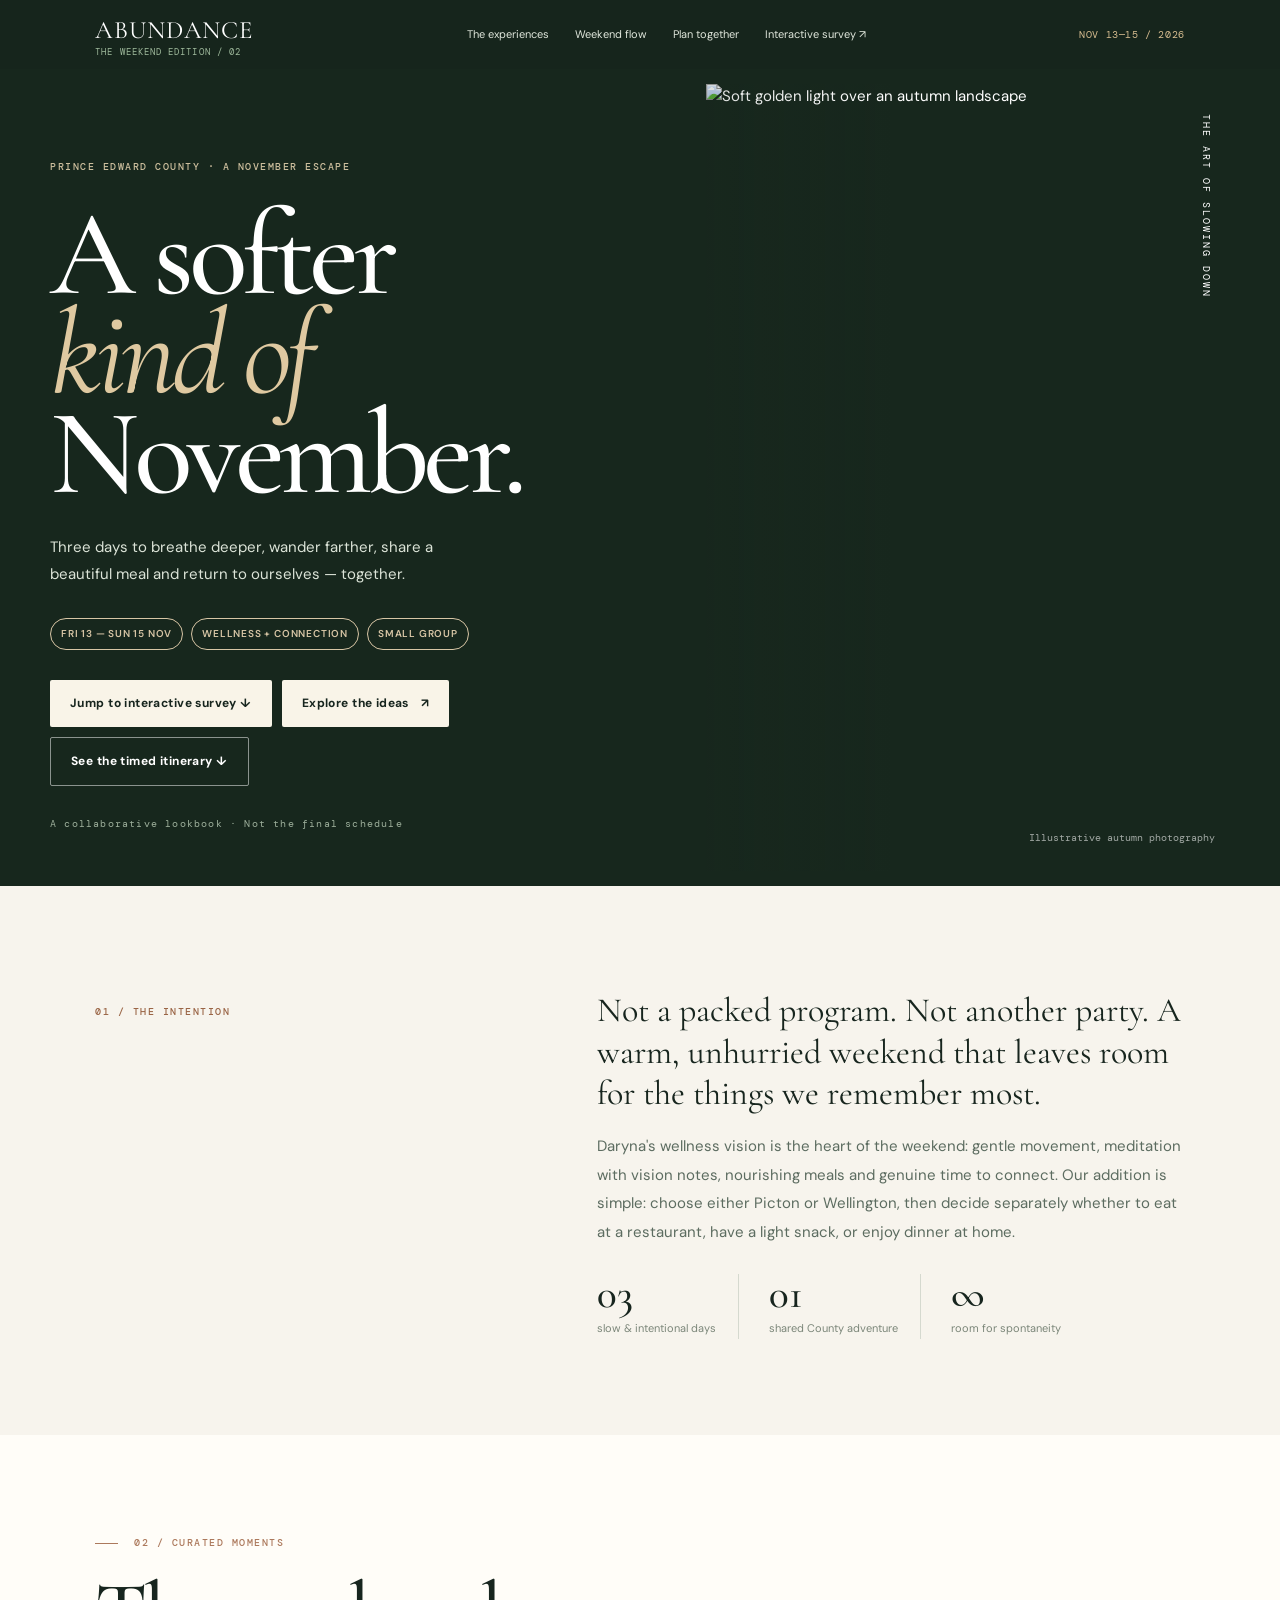
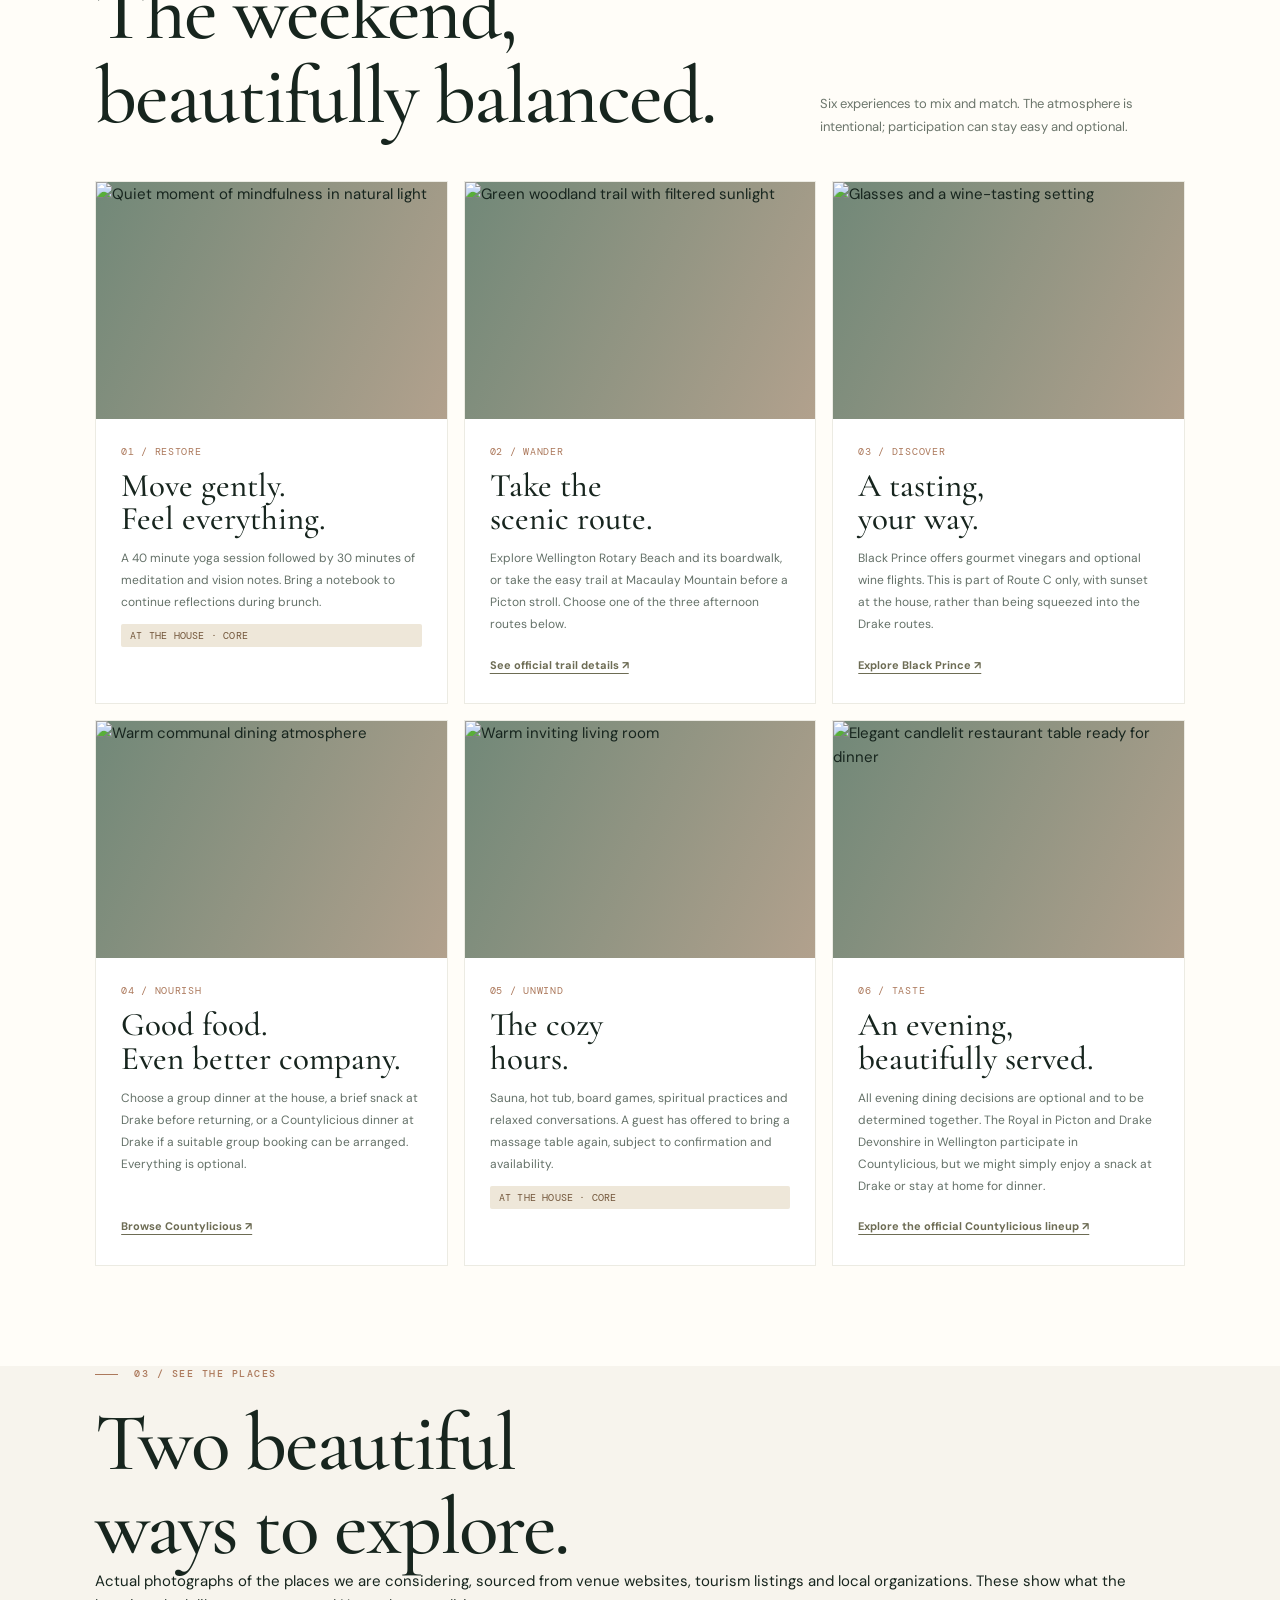
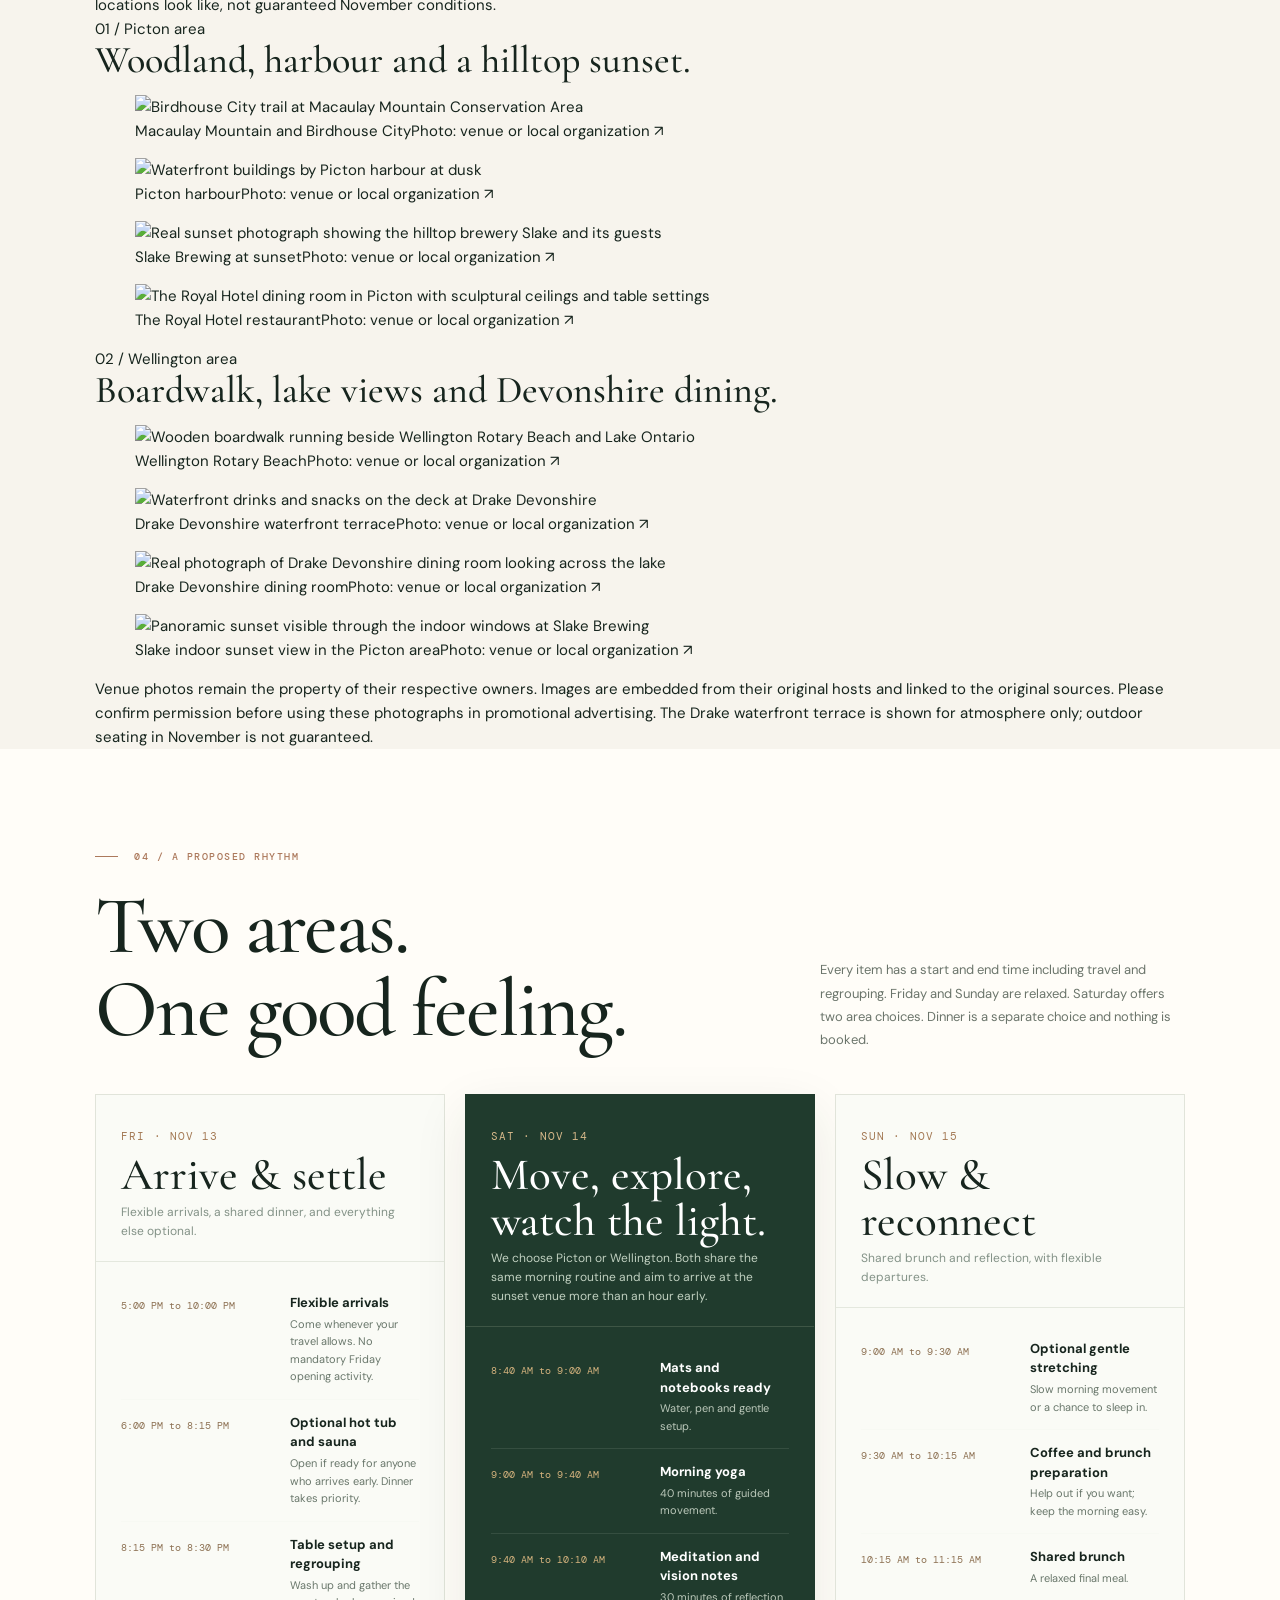
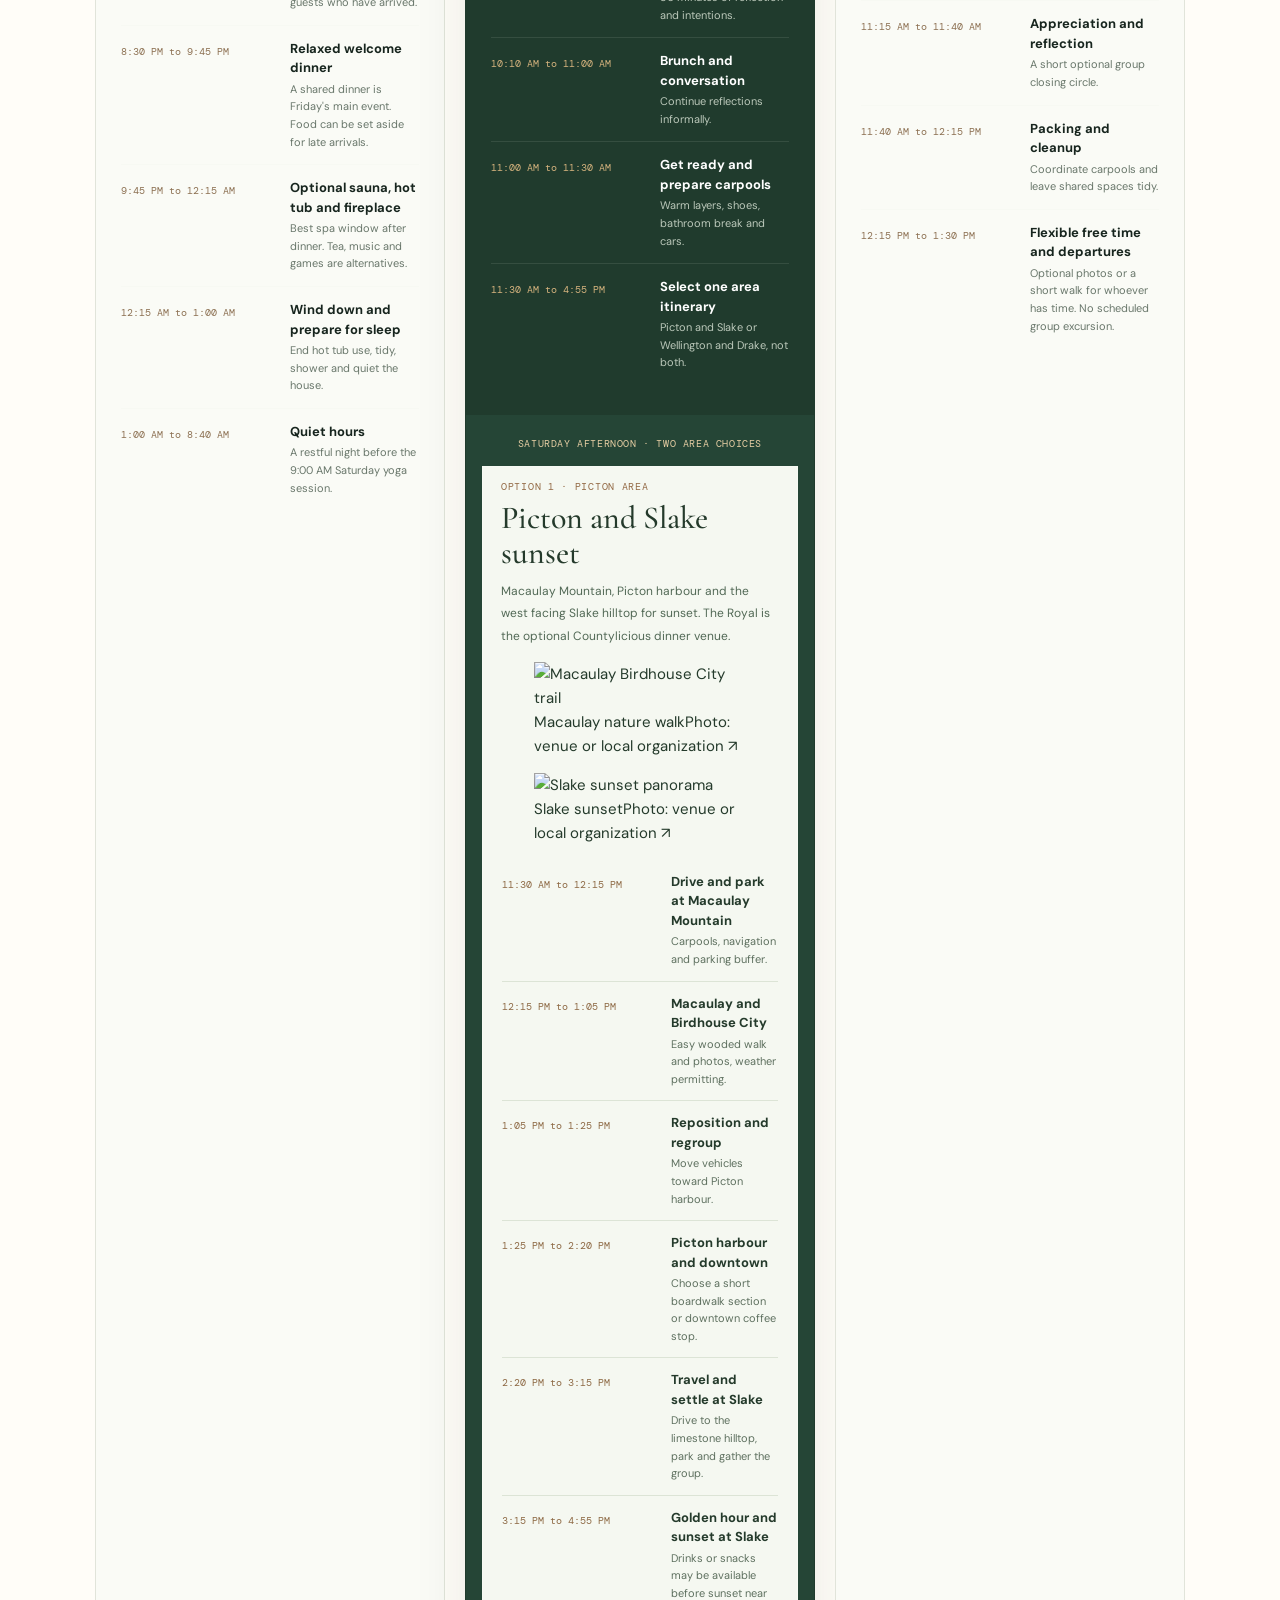
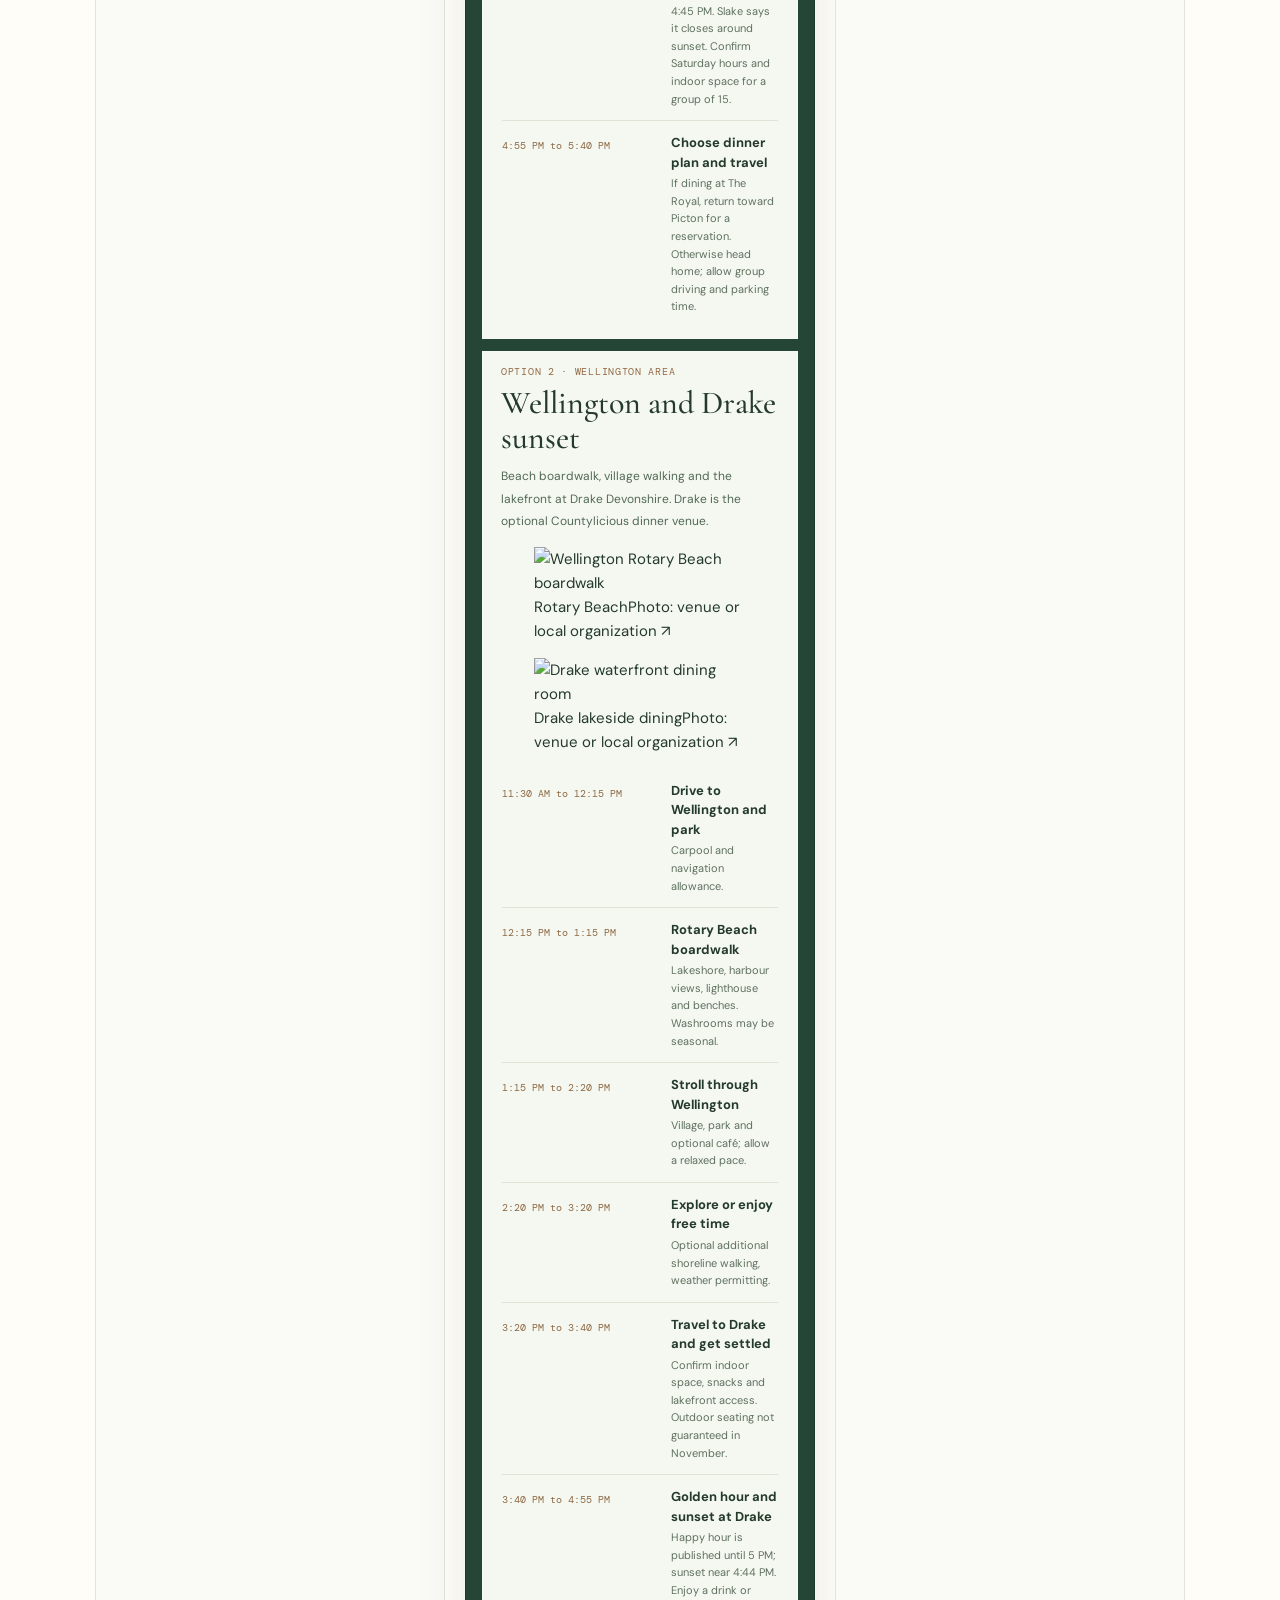
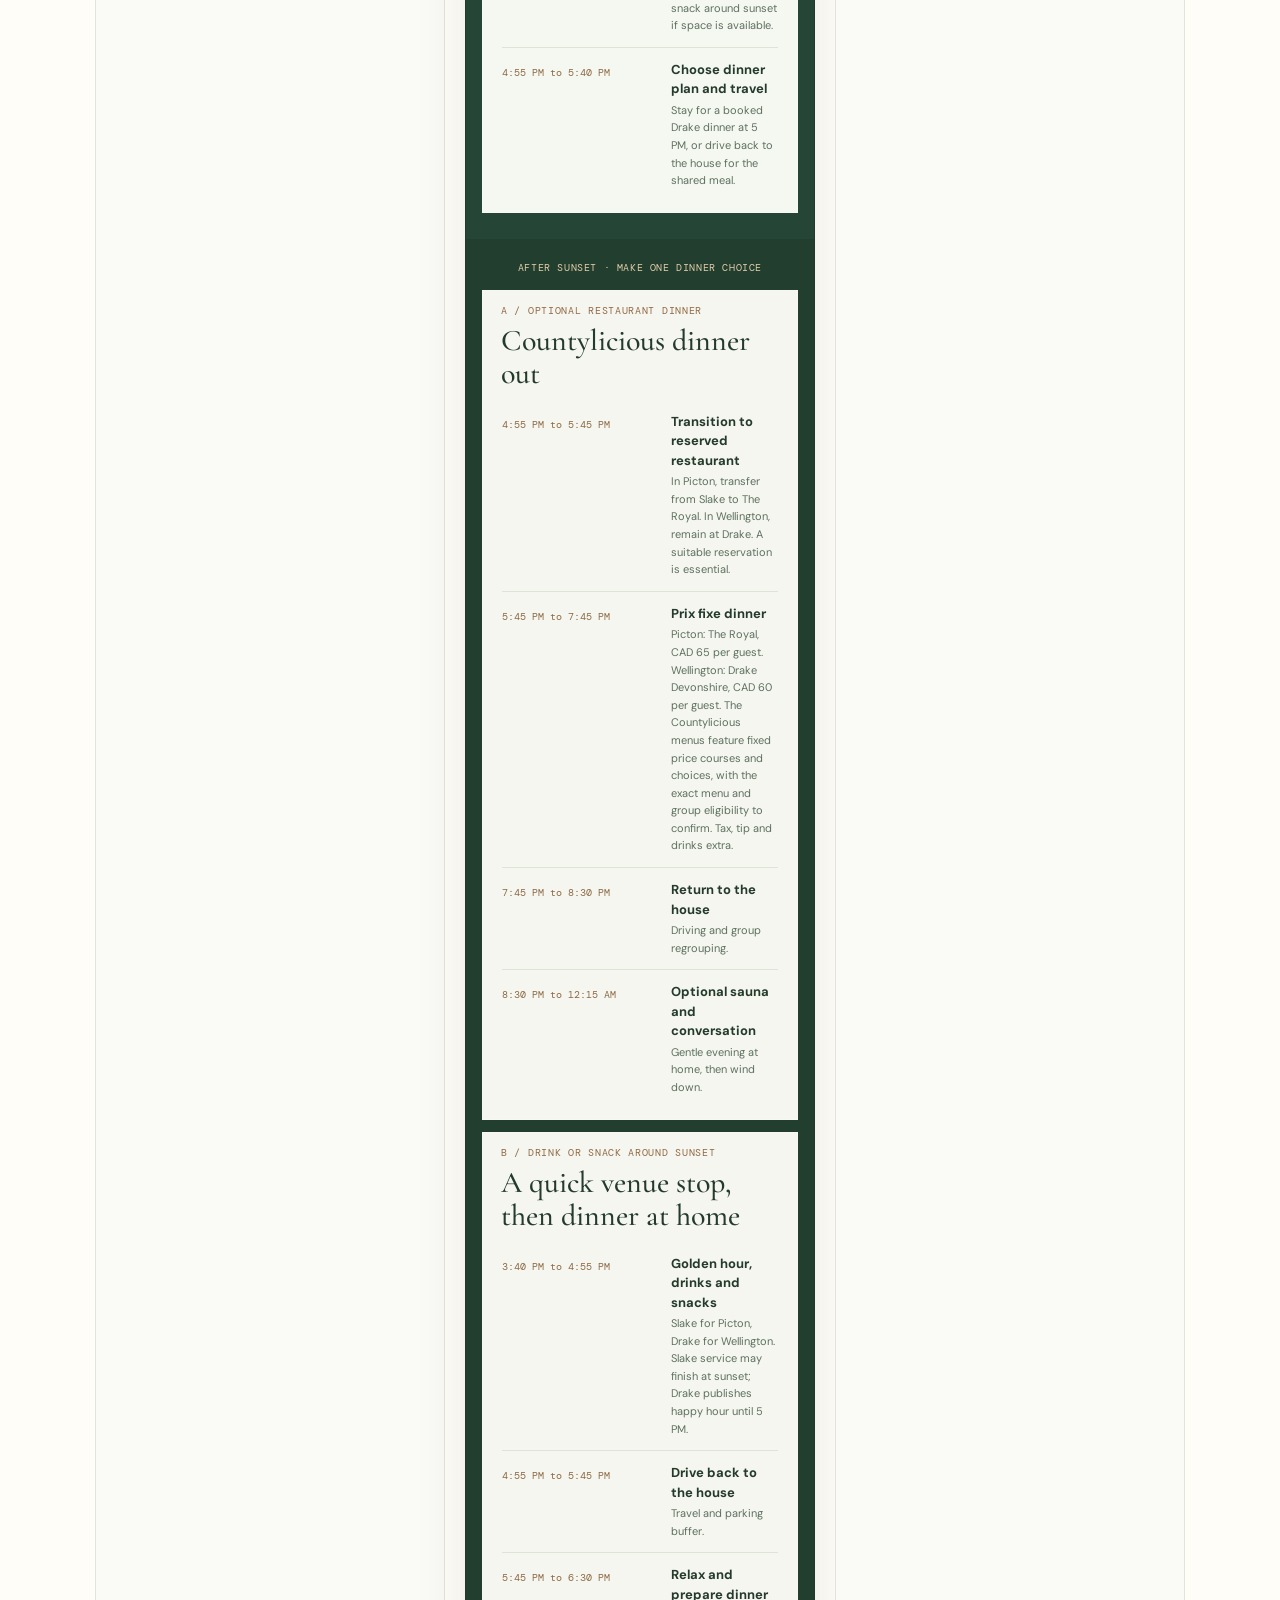
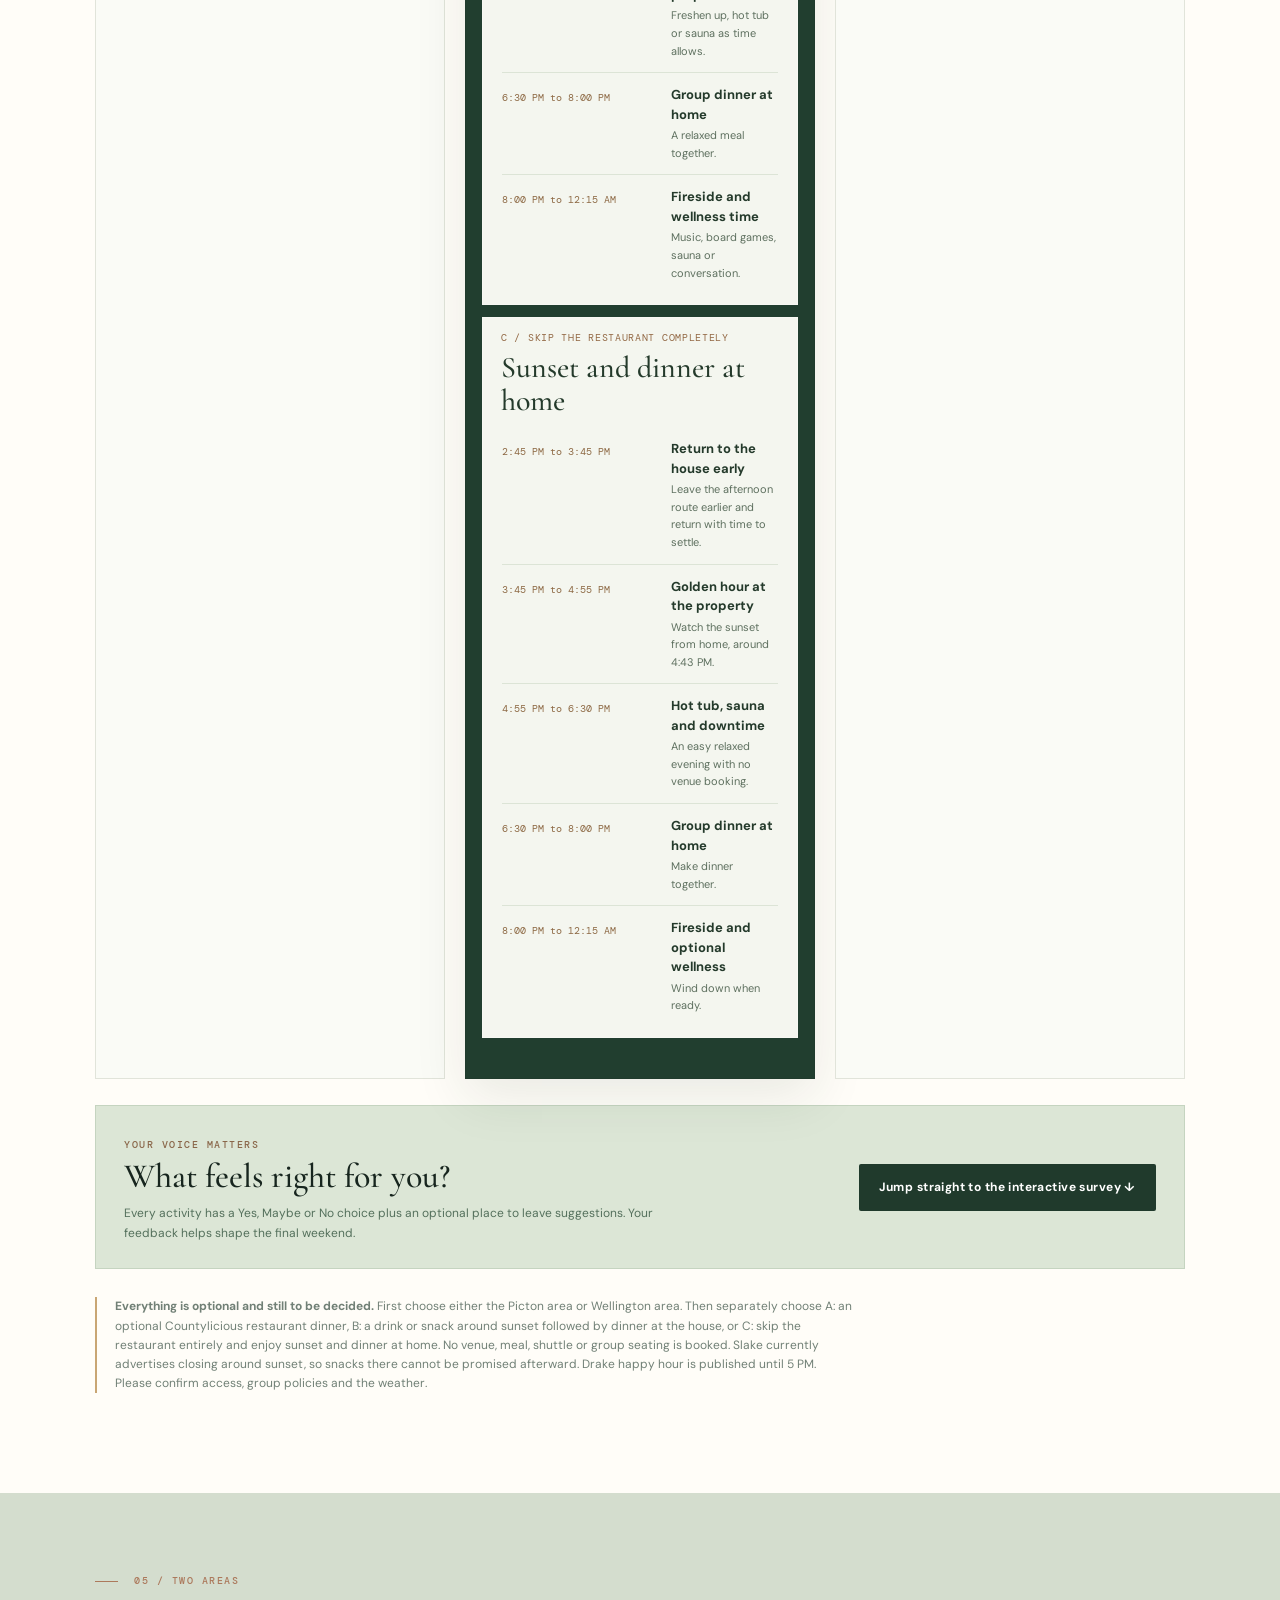
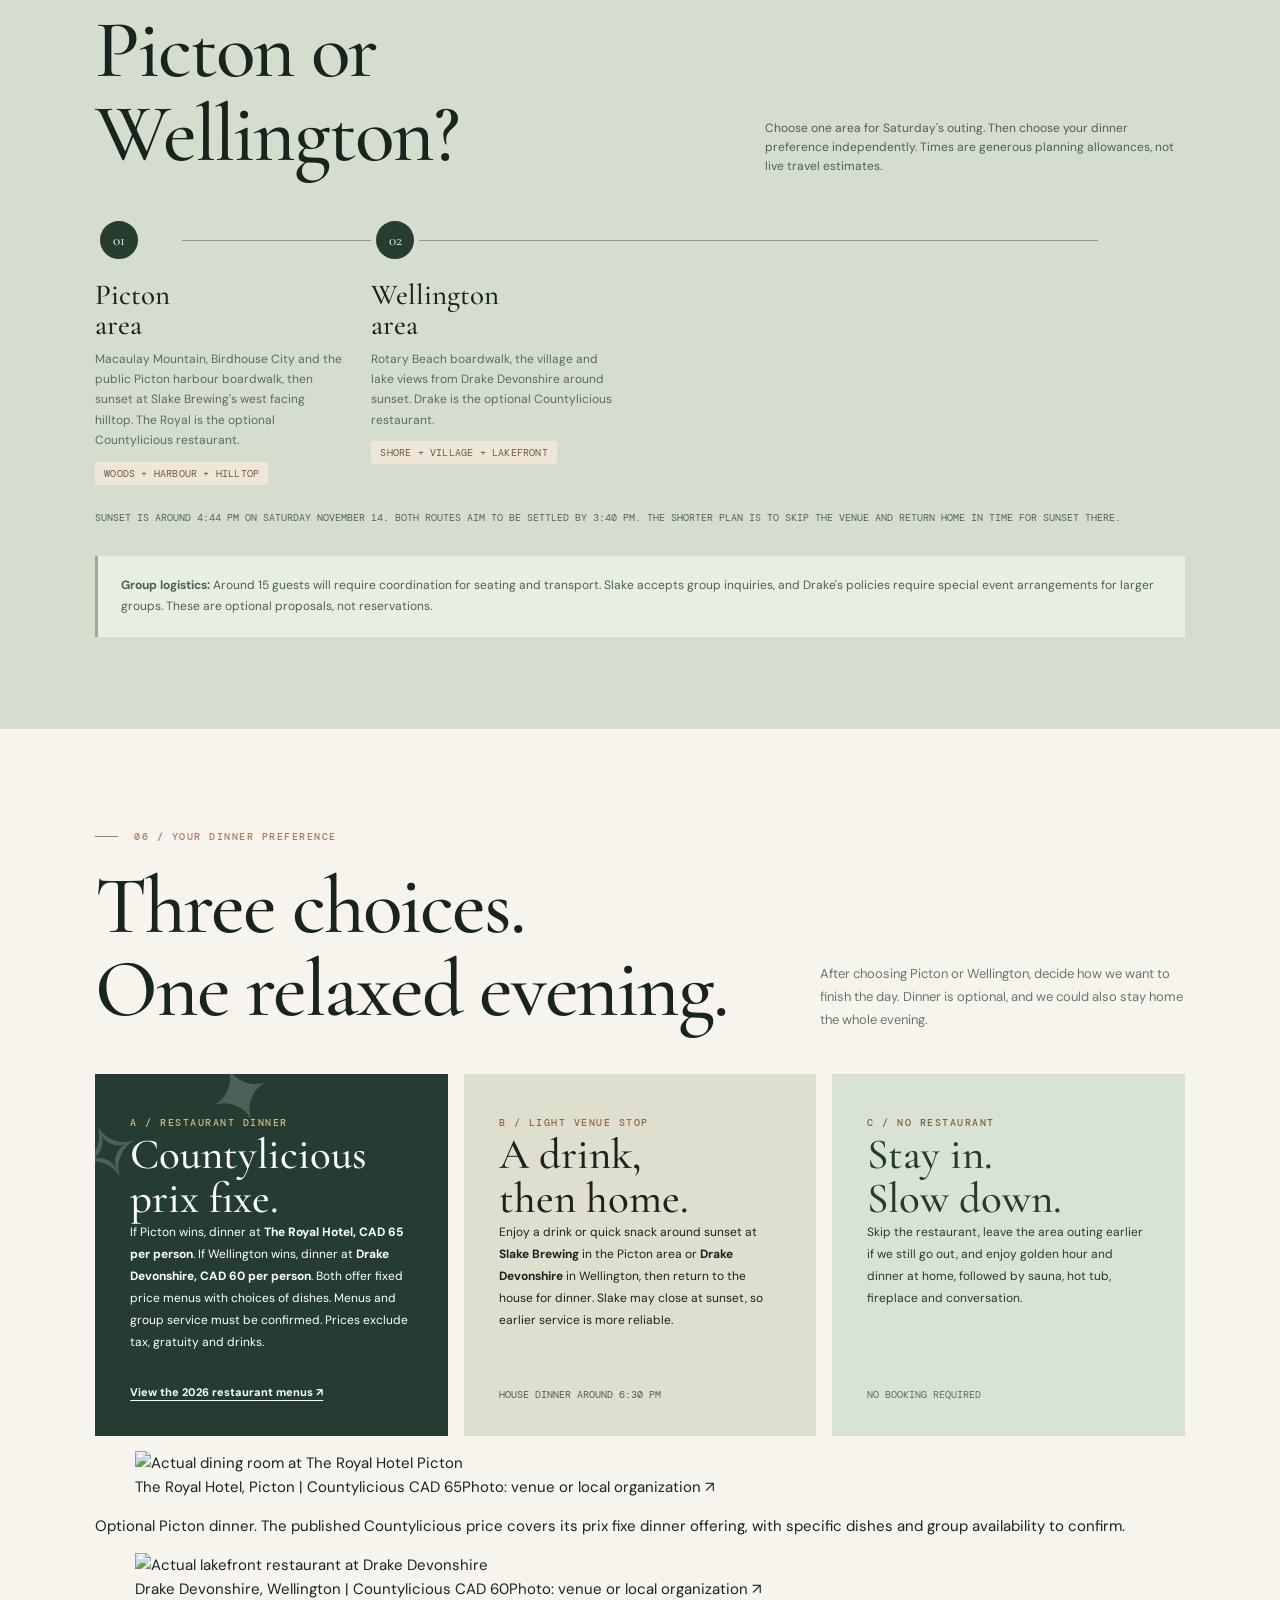
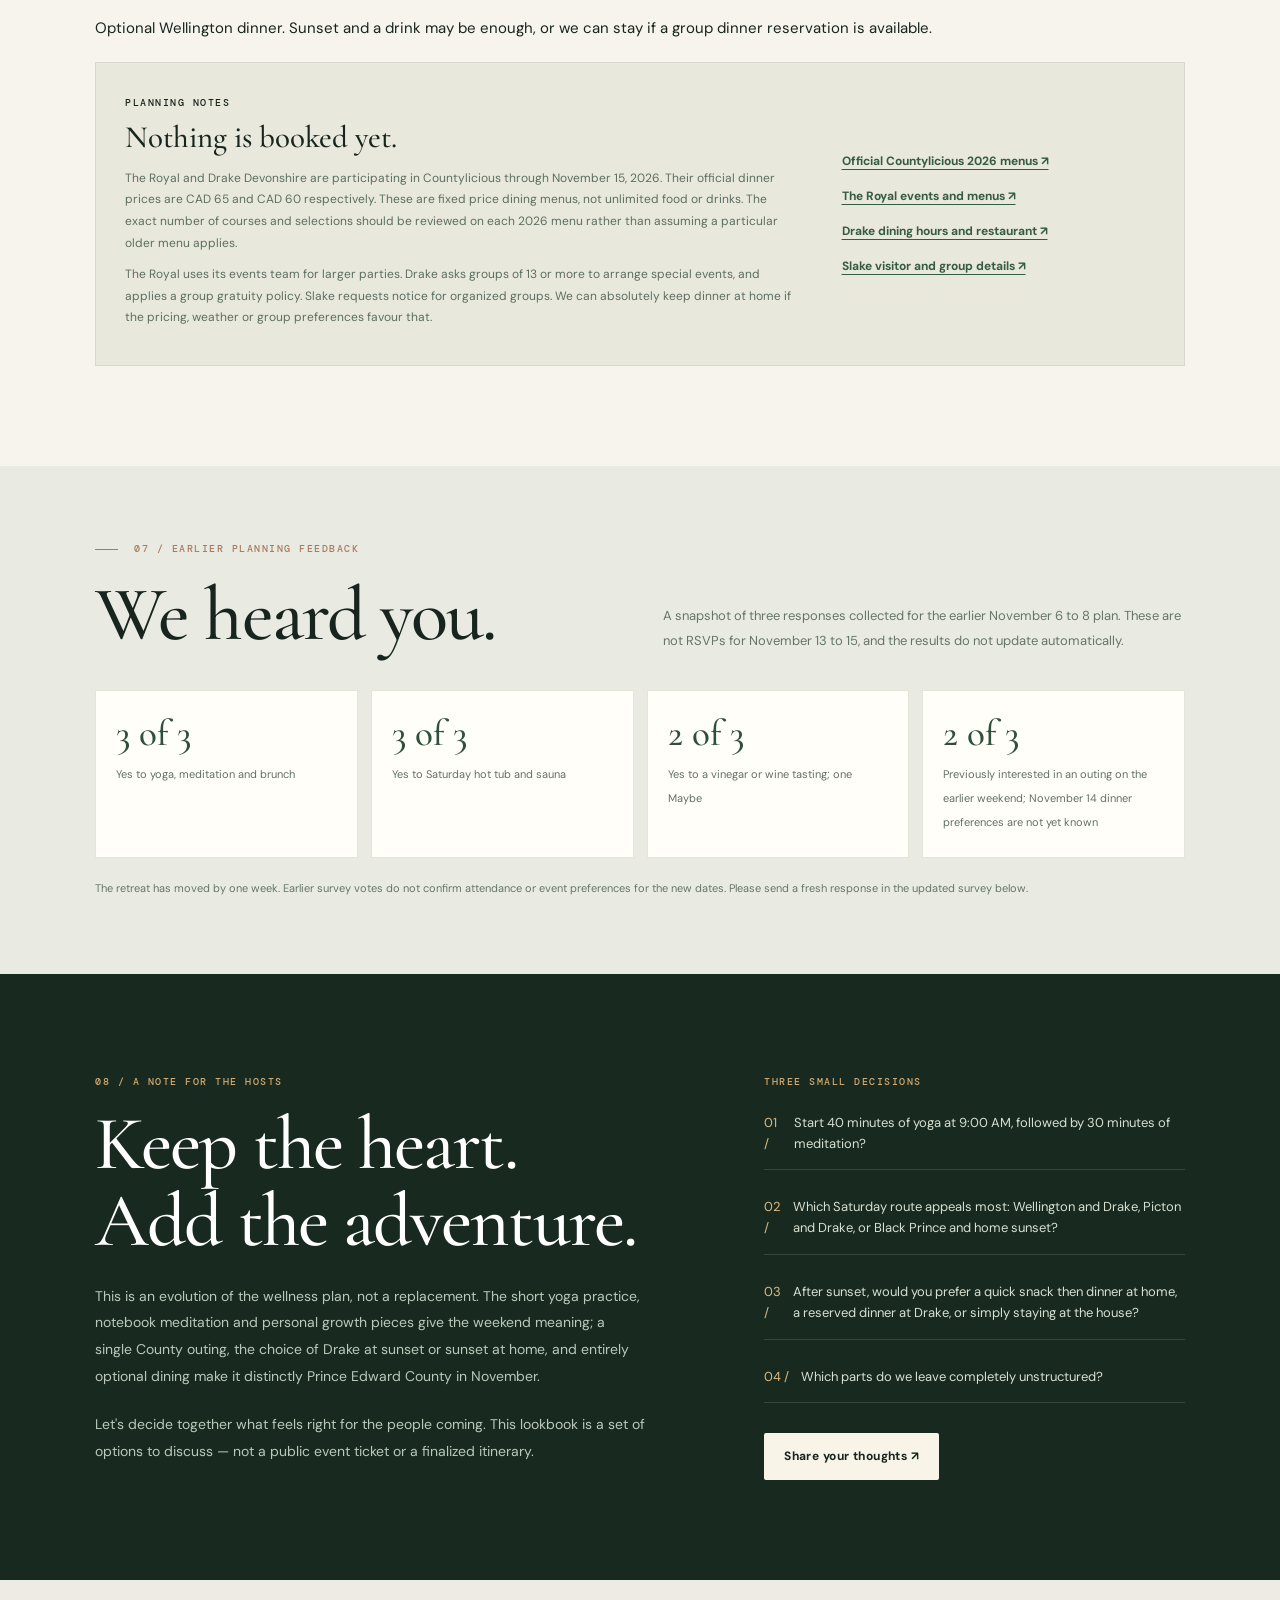
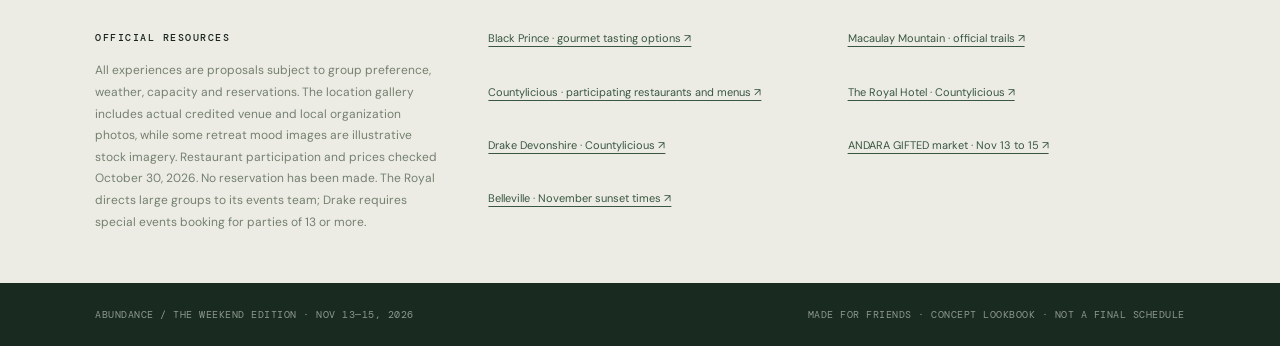
==== commit 3a1d6a52: "Simplify retreat to Picton or Wellington and add actual venue photo galleries" ====
--- a/retreats/abundance-nov-2026/index.html
+++ b/retreats/abundance-nov-2026/index.html
@@ -22,13 +22,13 @@
 .gallery{display:grid;grid-template-columns:1.3fr .65fr .9fr;gap:9px;height:340px;margin-top:12px}.gallery figure{position:relative;margin:0;overflow:hidden;background:#adb3aa}.gallery img{width:100%;height:100%;object-fit:cover}.gallery figcaption{position:absolute;bottom:10px;left:13px;color:#fff;font-size:10px;text-shadow:0 1px 9px #000}
 .collab{padding:100px 0;background:#182a20;color:white}.collab-grid{display:grid;grid-template-columns:1.15fr .85fr;gap:100px}.collab h2{font-size:clamp(49px,6vw,76px);margin-top:16px}.collab .copy{color:#bac9b9;line-height:1.9;max-width:550px;margin-top:22px;font-size:14px}.checklist{display:grid;gap:12px;margin-top:8px}.check{display:flex;gap:12px;border-bottom:1px solid #ffffff22;padding:15px 0;font-size:13px;color:#d6e0d0}.check i{font-style:normal;color:#d9ba83}.resources{background:#edece4;padding:50px 0}.res-grid{display:grid;grid-template-columns:1fr 2fr;gap:45px}.res-grid p{font-size:12px;color:#738070;line-height:1.8}.links{display:grid;grid-template-columns:1fr 1fr;gap:10px 22px}.links a{font-size:11px;color:#385640;text-decoration:underline;text-underline-offset:4px}.foot{padding:25px 0;color:#8d978c;background:#192b21}.foot .wrap{display:flex;justify-content:space-between;gap:15px;flex-wrap:wrap;font:10px "DM Mono",monospace;letter-spacing:.05em}.a11y{position:absolute;left:-9999px}.a11y:focus{position:fixed;left:20px;top:20px;background:white;color:black;padding:10px;z-index:100}
 @media(max-width:1000px){.hero{min-height:630px}.herotext{padding-left:36px}.intro{padding-block:75px;gap:35px}.cards{grid-template-columns:repeat(2,1fr)}.itin{gap:10px}.slot{grid-template-columns:47px 1fr;gap:6px}.schedule,.dayheader{padding-inline:16px}.collab-grid{gap:45px}}@media(max-width:700px){.nav{min-height:58px}.navlinks a:not(:last-child){display:none}.navtag{display:none}.brand{font-size:22px}.hero{display:flex;flex-direction:column-reverse;min-height:0}.heroimage{height:330px}.heroimage img{object-position:center 50%}.vertical-label{font-size:8px}.herotext{padding:48px 23px 60px;gap:23px}.hero h1{font-size:clamp(68px,16vw,112px)}.herotext>p{font-size:13px}.intro{grid-template-columns:1fr;padding-block:65px;gap:22px}.intro .eyebrow{padding-top:0}.intro-stats{gap:17px}.stat{padding-right:12px}.stat strong{font-size:35px}.section{padding:64px 0}.sectionhead{display:block}.sectionhead p{margin-top:18px}.cards{grid-template-columns:1fr}.experience__image{height:224px}.experience__body{padding:22px}.feature{grid-template-columns:1fr}.feature__photo{height:300px;min-height:0}.feature__copy{padding:47px 25px}.itin{grid-template-columns:1fr;gap:16px}.dayheader,.schedule{padding-inline:24px}.journey{padding:68px 0}.journeyintro{display:block}.journeyintro p{margin-top:15px}.route{grid-template-columns:1fr 1fr;row-gap:22px}.route:before{display:none}.step{padding-right:8px}.step h3{font-size:25px}.options{grid-template-columns:1fr}.option{min-height:280px;padding:32px}.gallery{height:245px;grid-template-columns:1fr 1fr}.gallery figure:last-child{display:none}.collab{padding:68px 0}.collab-grid{grid-template-columns:1fr;gap:30px}.res-grid{grid-template-columns:1fr;gap:23px}.links{grid-template-columns:1fr}.foot .wrap{font-size:9px}}@media(prefers-reduced-motion:reduce){html{scroll-behavior:auto}*{transition:none!important}}
-</style><link rel="stylesheet" href="rsvp.css?v=20261029dinner">
+</style><link rel="stylesheet" href="rsvp.css?v=20261030visual">
 </head><body>
 <a class="a11y" href="#main">Skip to content</a>
 <header class="sitehead"><nav class="nav wrap" aria-label="Main navigation"><a class="brand" href="#top">ABUNDANCE <small>THE WEEKEND EDITION / 02</small></a><div class="navlinks"><a href="#experiences">The experiences</a><a href="#schedule">Weekend flow</a><a href="#discuss">Plan together</a><a href="#preferences">Interactive survey ↗</a></div><span class="navtag">NOV 13—15 / 2026</span></nav></header>
 <main id="main">
 <section class="hero" id="top"><div class="herotext"><span class="eyebrow">Prince Edward County · A November escape</span><h1>A softer<br><em>kind of</em><br>November.</h1><p>Three days to breathe deeper, wander farther, share a beautiful meal and return to ourselves — together.</p><div class="herochips"><span class="chip">FRI 13 — SUN 15 NOV</span><span class="chip">WELLNESS + CONNECTION</span><span class="chip">SMALL GROUP</span></div><div class="heroactions"><a href="#preferences" class="btn btn--light">Jump to interactive survey ↓</a><a href="#experiences" class="btn btn--light">Explore the ideas <span aria-hidden="true">↗</span></a><a href="#schedule" class="btn btn--outline">See the timed itinerary ↓</a></div><span class="scrollnote">A collaborative lookbook · Not the final schedule</span></div><figure class="heroimage"><img loading="eager" src="https://images.unsplash.com/photo-1470252649378-9c29740c9fa8?auto=format&fit=crop&w=1300&q=85" alt="Soft golden light over an autumn landscape"><span class="vertical-label">THE ART OF SLOWING DOWN</span><figcaption>Illustrative autumn photography</figcaption></figure></section>
-<section class="intro wrap"><div><div class="eyebrow">01 / The intention</div></div><div><p class="lead">Not a packed program. Not another party. A warm, unhurried weekend that leaves room for the things we remember most.</p><p class="copy">Daryna's wellness vision is the heart of the weekend: gentle movement, meditation with vision notes, nourishing meals and genuine time to connect. Our addition is simple: choose a relaxed route outdoors, then decide together whether sunset is better at Drake or back at the house.</p><div class="intro-stats"><div class="stat"><strong>03</strong><span>slow & intentional days</span></div><div class="stat"><strong>01</strong><span>shared County adventure</span></div><div class="stat"><strong>∞</strong><span>room for spontaneity</span></div></div></div></section>
+<section class="intro wrap"><div><div class="eyebrow">01 / The intention</div></div><div><p class="lead">Not a packed program. Not another party. A warm, unhurried weekend that leaves room for the things we remember most.</p><p class="copy">Daryna's wellness vision is the heart of the weekend: gentle movement, meditation with vision notes, nourishing meals and genuine time to connect. Our addition is simple: choose either Picton or Wellington, then decide separately whether to eat at a restaurant, have a light snack, or enjoy dinner at home.</p><div class="intro-stats"><div class="stat"><strong>03</strong><span>slow & intentional days</span></div><div class="stat"><strong>01</strong><span>shared County adventure</span></div><div class="stat"><strong>∞</strong><span>room for spontaneity</span></div></div></div></section>
 <section class="section section--white" id="experiences"><div class="wrap"><div class="sectionhead"><div><div class="kicker eyebrow">02 / Curated moments</div><h2>The weekend,<br>beautifully balanced.</h2></div><p>Six experiences to mix and match. The atmosphere is intentional; participation can stay easy and optional.</p></div>
 <div class="cards">
 <article class="experience"><div class="experience__image"><img loading="lazy" src="https://images.unsplash.com/photo-1506126613408-eca07ce68773?auto=format&fit=crop&w=900&q=82" alt="Quiet moment of mindfulness in natural light"></div><div class="experience__body"><span class="experience__label">01 / Restore</span><h3>Move gently.<br>Feel everything.</h3><p>A 40 minute yoga session followed by 30 minutes of meditation and vision notes. Bring a notebook to continue reflections during brunch.</p><span class="sash">AT THE HOUSE · CORE</span></div></article>
@@ -38,26 +38,58 @@
 <article class="experience"><div class="experience__image"><img loading="lazy" src="https://images.unsplash.com/photo-1519710164239-da123dc03ef4?auto=format&fit=crop&w=900&q=82" alt="Warm inviting living room"></div><div class="experience__body"><span class="experience__label">05 / Unwind</span><h3>The cozy<br>hours.</h3><p>Sauna, hot tub, board games, spiritual practices and relaxed conversations. A guest has offered to bring a massage table again, subject to confirmation and availability.</p><span class="sash">AT THE HOUSE · CORE</span></div></article>
 <article class="experience"><div class="experience__image"><img loading="lazy" src="https://images.unsplash.com/photo-1414235077428-338989a2e8c0?auto=format&fit=crop&w=900&q=82" alt="Elegant candlelit restaurant table ready for dinner"></div><div class="experience__body"><span class="experience__label">06 / Taste</span><h3>An evening,<br>beautifully served.</h3><p>All evening dining decisions are optional and to be determined together. The Royal in Picton and Drake Devonshire in Wellington participate in Countylicious, but we might simply enjoy a snack at Drake or stay at home for dinner.</p><a target="_blank" rel="noopener" href="https://visitthecounty.com/guides/countylicious?embed=true">Explore the official Countylicious lineup ↗</a></div></article>
 </div></div></section>
-<section class="feature" aria-label="Two new sunset itineraries"><div class="feature__photo"><img loading="lazy" src="https://images.unsplash.com/photo-1500534314209-a25ddb2bd429?auto=format&fit=crop&w=1100&q=83" alt="Warm golden light in an open landscape"></div><div class="feature__copy"><div class="eyebrow">03 / Two new sunset ideas</div><h2>Nature first.<br>Lakefront later.</h2><p class="body">We could spend the afternoon around Wellington Rotary Beach and finish at Drake Devonshire. Or start at Macaulay Mountain, enjoy Picton harbour, and drive west to Drake before sunset. The original vinegar tasting and sunset at home remains a third option. These are suggestions, not commitments.</p><div class="pillrow"><span class="pill">WELLINGTON</span><span class="pill">PICTON</span><span class="pill">DRAKE SUNSET</span><span class="pill">HOME SUNSET</span></div><p class="body" style="font-size:11px"><strong>Timing:</strong> Wellington sunset on November 14 is about 4:44 PM. Arrive at Drake around 3:40 PM or earlier. The 3 PM to 5 PM snack window is published, but November seating for a group of approximately 15 and the actual sunset sightline require confirmation.</p><a class="btn btn--dark" style="align-self:flex-start" href="#routes">Compare all three routes ↓</a></div></section><section class="section section--white" id="schedule"><div class="wrap"><div class="sectionhead"><div><div class="kicker eyebrow">04 / A proposed rhythm</div><h2>Three days.<br>One good feeling.</h2></div><p>Every item has a start and end time including travel and regrouping. Friday and Sunday are relaxed. Saturday offers three mutually exclusive itineraries; none is booked.</p></div>
-<div class="itin"><article class="day"><div class="dayheader"><span class="daynum">FRI · NOV 13</span><h3>Arrive & settle</h3><p>Flexible arrivals, a shared dinner, and everything else optional.</p></div><div class="schedule"><div class="slot"><time>5:00 PM to 10:00 PM</time><div><strong>Flexible arrivals</strong><p>Come whenever your travel allows. No mandatory Friday opening activity.</p></div></div><div class="slot"><time>6:00 PM to 8:15 PM</time><div><strong>Optional hot tub and sauna</strong><p>Open if ready for anyone who arrives early. Dinner takes priority.</p></div></div><div class="slot"><time>8:15 PM to 8:30 PM</time><div><strong>Table setup and regrouping</strong><p>Wash up and gather the guests who have arrived.</p></div></div><div class="slot"><time>8:30 PM to 9:45 PM</time><div><strong>Relaxed welcome dinner</strong><p>A shared dinner is Friday's main event. Food can be set aside for late arrivals.</p></div></div><div class="slot"><time>9:45 PM to 12:15 AM</time><div><strong>Optional sauna, hot tub and fireplace</strong><p>Best spa window after dinner. Tea, music and games are alternatives.</p></div></div><div class="slot"><time>12:15 AM to 1:00 AM</time><div><strong>Wind down and prepare for sleep</strong><p>End hot tub use, tidy, shower and quiet the house.</p></div></div><div class="slot"><time>1:00 AM to 8:40 AM</time><div><strong>Quiet hours</strong><p>A restful night before the 9:00 AM Saturday yoga session.</p></div></div></div></article><article class="day day--feature"><div class="dayheader"><span class="daynum">SAT · NOV 14</span><h3>Ground & explore</h3><p>Same relaxed morning, then choose one of three afternoon routes. Only one route happens.</p></div><div class="schedule"><div class="slot"><time>8:40 AM to 9:00 AM</time><div><strong>Yoga setup</strong><p>Prepare mats, water, notebook and pen.</p></div></div><div class="slot"><time>9:00 AM to 9:40 AM</time><div><strong>Gentle indoor yoga</strong><p>40 minutes of movement.</p></div></div><div class="slot"><time>9:40 AM to 10:10 AM</time><div><strong>Meditation and vision notes</strong><p>Guided reflection, intentions and writing.</p></div></div><div class="slot"><time>10:10 AM to 11:00 AM</time><div><strong>Brunch together</strong><p>Continue conversations and journal ideas casually.</p></div></div><div class="slot"><time>11:00 AM to 11:30 AM</time><div><strong>Get ready and prepare carpools</strong><p>Bathroom break, warm layers, shoes and parking plans.</p></div></div><div class="slot"><time>11:30 AM to 4:55 PM</time><div><strong>Choose one Saturday afternoon route</strong><p>See Routes A, B and C below. They are alternatives, not a sequence of all three.</p></div></div></div>
-<div class="day--feature__routes"><div class="evening-label">SATURDAY AFTERNOON · SELECT ONE ROUTE</div><div class="evening-option route-choice"><p class="evening-option__eyebrow">ROUTE A · RECOMMENDED FOR A RELAXED DAY</p><h4>Wellington shore and Drake</h4><p class="route-choice__intro">Skip Picton. Enjoy the beach boardwalk, shoreline and village, then arrive at Drake with plenty of time before sunset.</p><div class="schedule"><div class="slot"><time>11:30 AM to 12:15 PM</time><div><strong>Drive and park in Wellington</strong><p>Group carpool and parking allowance.</p></div></div><div class="slot"><time>12:15 PM to 1:10 PM</time><div><strong>Wellington Rotary Beach boardwalk</strong><p>Easy shoreline, harbour and interpretation signs. Beach washrooms may be closed in November.</p></div></div><div class="slot"><time>1:10 PM to 2:20 PM</time><div><strong>Explore Wellington at an easy pace</strong><p>Wellington Park, village streets and coffee. The Millennium Trail is optional only if the relevant construction section is open.</p></div></div><div class="slot"><time>2:20 PM to 3:20 PM</time><div><strong>Flexible walking and Drake transfer</strong><p>Allow time for parking and either walking or a short drive to Wharf Street.</p></div></div><div class="slot"><time>3:20 PM to 3:40 PM</time><div><strong>Get settled at Drake</strong><p>Confirm available lakefront viewing, indoor seating or snack arrangements. Parking at Drake is for hotel guests.</p></div></div><div class="slot"><time>3:40 PM to 4:55 PM</time><div><strong>Lakefront golden hour and sunset</strong><p>Snacks and happy hour may be available from 3 PM to 5 PM. Sunset is about 4:44 PM; an unobstructed view is not guaranteed.</p></div></div></div></div><div class="evening-option route-choice"><p class="evening-option__eyebrow">ROUTE B · MORE VARIETY AND MORE TRAVEL</p><h4>Macaulay, Picton and Drake</h4><p class="route-choice__intro">Keep the Macaulay walk and a brief Picton harbour stroll. Skip the Black Prince tasting on this route so we can reach Drake well ahead of sunset.</p><div class="schedule"><div class="slot"><time>11:30 AM to 12:15 PM</time><div><strong>Drive and park at Macaulay</strong><p>Group carpool buffer; paid parking may apply.</p></div></div><div class="slot"><time>12:15 PM to 1:05 PM</time><div><strong>Macaulay Mountain nature walk</strong><p>The easy 0.7 km route and Birdhouse City, weather permitting.</p></div></div><div class="slot"><time>1:05 PM to 1:25 PM</time><div><strong>Drive and park near Picton harbour</strong><p>A short relocation and group bathroom break.</p></div></div><div class="slot"><time>1:25 PM to 2:05 PM</time><div><strong>Picton harbour and downtown stroll</strong><p>Easy waterfront and town exploration, shortened first if behind schedule.</p></div></div><div class="slot"><time>2:05 PM to 2:15 PM</time><div><strong>Gather everyone and load cars</strong><p>A deliberate departure buffer.</p></div></div><div class="slot"><time>2:15 PM to 2:50 PM</time><div><strong>Drive Picton to Wellington</strong><p>Allow 35 minutes for the drive and regrouping. The town to town baseline is approximately 19 minutes for 18 km.</p></div></div><div class="slot"><time>2:50 PM to 3:40 PM</time><div><strong>Park, walk to Drake and settle</strong><p>Find village parking, make a comfort stop and confirm lakefront access.</p></div></div><div class="slot"><time>3:40 PM to 4:55 PM</time><div><strong>Drake lakeside sunset and optional snack</strong><p>Sunset is about 4:44 PM. Snack service is published through 5 PM, subject to group arrangements.</p></div></div></div></div><div class="evening-option route-choice"><p class="evening-option__eyebrow">ROUTE C · ORIGINAL CONCEPT PRESERVED</p><h4>Nature, Black Prince and home sunset</h4><p class="route-choice__intro">The earlier idea remains possible if we want vinegar tasting and sunset at the house instead of Drake. One outdoor stop only.</p><div class="schedule"><div class="slot"><time>11:30 AM to 12:15 PM</time><div><strong>Drive to a Picton area nature stop</strong><p>Choose Macaulay Mountain or a short waterfront walk.</p></div></div><div class="slot"><time>12:15 PM to 1:05 PM</time><div><strong>One outdoor walk</strong><p>Nature and photos, with no second walking destination.</p></div></div><div class="slot"><time>1:05 PM to 1:40 PM</time><div><strong>Transfer to Black Prince Winery</strong><p>Travel, parking and check in.</p></div></div><div class="slot"><time>1:40 PM to 2:35 PM</time><div><strong>Vinegar tasting and optional wine</strong><p>Group appointment required; pizza or salads only if time permits.</p></div></div><div class="slot"><time>2:35 PM to 2:45 PM</time><div><strong>Settle the bill and regroup</strong><p>Bathroom break, loading cars and departure.</p></div></div><div class="slot"><time>2:45 PM to 3:30 PM</time><div><strong>Return to the house</strong><p>Travel planning allowance.</p></div></div><div class="slot"><time>3:30 PM to 3:45 PM</time><div><strong>Change and gather outdoors</strong><p>Prepare for an easy sunset at home.</p></div></div><div class="slot"><time>3:45 PM to 4:55 PM</time><div><strong>Sunset at the house</strong><p>Around 4:43 PM in Belleville, with almost an hour to enjoy the atmosphere.</p></div></div></div></div></div><div class="day--feature__evening"><div class="evening-label">AFTER SUNSET · DECIDE ON FOOD AND THE EVENING</div><div class="evening-option"><p class="evening-option__eyebrow">AFTER DRAKE SUNSET · QUICK BITE</p><h4>Snack at Drake, then dinner at home</h4><div class="schedule"><div class="slot"><time>3:40 PM to 4:55 PM</time><div><strong>Sunset and optional snack at Drake</strong><p>Happy hour and snacks are published until 5 PM. Group seating must be arranged.</p></div></div><div class="slot"><time>4:55 PM to 5:45 PM</time><div><strong>Travel back to the house</strong><p>Driving, parking and carpool allowance.</p></div></div><div class="slot"><time>5:45 PM to 6:30 PM</time><div><strong>Freshen up and unwind</strong><p>Sauna and hot tub as time permits.</p></div></div><div class="slot"><time>6:30 PM to 8:00 PM</time><div><strong>Shared house dinner</strong><p>Cook and eat together.</p></div></div><div class="slot"><time>8:00 PM to 12:15 AM</time><div><strong>Fireside and wellness time</strong><p>Relaxed social evening with games and conversation.</p></div></div><div class="slot"><time>12:15 AM to 1:00 AM</time><div><strong>Wind down</strong><p>Lights out by 1 AM.</p></div></div></div></div><div class="evening-option"><p class="evening-option__eyebrow">AFTER DRAKE SUNSET · RESERVATION NEEDED</p><h4>Stay at Drake for a Countylicious dinner</h4><div class="schedule"><div class="slot"><time>3:40 PM to 4:55 PM</time><div><strong>Sunset or golden hour by the water</strong><p>Enjoy the lakefront, weather and venue access permitting.</p></div></div><div class="slot"><time>4:55 PM to 5:00 PM</time><div><strong>Move to reserved dining area</strong><p>Transition into dinner service.</p></div></div><div class="slot"><time>5:00 PM to 7:00 PM</time><div><strong>Optional Countylicious dinner at Drake</strong><p>Proposed CAD 60 per guest before tax, tip and drinks, subject to confirming the group menu and a suitable reservation.</p></div></div><div class="slot"><time>7:00 PM to 7:50 PM</time><div><strong>Drive back to the house</strong><p>Group travel, parking and regrouping.</p></div></div><div class="slot"><time>7:50 PM to 12:15 AM</time><div><strong>Sauna and fireside social time</strong><p>No additional outing required.</p></div></div><div class="slot"><time>12:15 AM to 1:00 AM</time><div><strong>Wind down</strong><p>Lights out by 1 AM.</p></div></div></div></div><div class="evening-option"><p class="evening-option__eyebrow">IF WE CHOOSE THE ORIGINAL HOUSE SUNSET</p><h4>Keep the evening entirely at home</h4><div class="schedule"><div class="slot"><time>3:45 PM to 4:55 PM</time><div><strong>Sunset at the house</strong><p>The original plan with no Drake stop.</p></div></div><div class="slot"><time>4:55 PM to 6:30 PM</time><div><strong>Hot tub, sauna and downtime</strong><p>Optional massage only if available.</p></div></div><div class="slot"><time>6:30 PM to 8:00 PM</time><div><strong>Shared dinner at home</strong><p>Cook and enjoy a meal together.</p></div></div><div class="slot"><time>8:00 PM to 12:15 AM</time><div><strong>Fireside conversation, music and games</strong><p>An unhurried night.</p></div></div><div class="slot"><time>12:15 AM to 1:00 AM</time><div><strong>Wind down</strong><p>Quiet hours begin.</p></div></div></div></div></div></article><article class="day"><div class="dayheader"><span class="daynum">SUN · NOV 15</span><h3>Slow & reconnect</h3><p>Shared brunch and reflection, with flexible departures.</p></div><div class="schedule"><div class="slot"><time>9:00 AM to 9:30 AM</time><div><strong>Optional gentle stretching</strong><p>Slow morning movement or a chance to sleep in.</p></div></div><div class="slot"><time>9:30 AM to 10:15 AM</time><div><strong>Coffee and brunch preparation</strong><p>Help out if you want; keep the morning easy.</p></div></div><div class="slot"><time>10:15 AM to 11:15 AM</time><div><strong>Shared brunch</strong><p>A relaxed final meal.</p></div></div><div class="slot"><time>11:15 AM to 11:40 AM</time><div><strong>Appreciation and reflection</strong><p>A short optional group closing circle.</p></div></div><div class="slot"><time>11:40 AM to 12:15 PM</time><div><strong>Packing and cleanup</strong><p>Coordinate carpools and leave shared spaces tidy.</p></div></div><div class="slot"><time>12:15 PM to 1:30 PM</time><div><strong>Flexible free time and departures</strong><p>Optional photos or a short walk for whoever has time. No scheduled group excursion.</p></div></div></div></article></div><div class="survey-cta"><div><span class="eyebrow">YOUR VOICE MATTERS</span><h3>What feels right for you?</h3><p>Every activity has a Yes, Maybe or No choice plus an optional place to leave suggestions. Your feedback helps shape the final weekend.</p></div><a class="btn btn--dark" href="#preferences">Jump straight to the interactive survey ↓</a></div><p class="notice"><strong>Plan, not a commitment.</strong> For routes A and B, arrive at Drake by 3:40 PM or earlier, at least one hour before Wellington sunset at approximately 4:44 PM. The view may be affected by weather, building orientation or seating. Confirm indoor lakefront space, snack service, parking and large group arrangements directly with Drake. As a public fallback, Wellington Rotary Beach is open daily, but beach washrooms are generally seasonal. Route C keeps sunset at the house around 4:43 PM. Do not combine the three routes or assume all optional meals happen.</p></p></div></section>
-<section class="journey" id="routes"><div class="wrap"><div class="journeyintro"><div><div class="kicker eyebrow">05 / The driving comparison</div><h2>Which way<br>makes sense?</h2></div><p>Here is the route choice in plain language. The drive times below are allowances for planning, not live traffic estimates.</p></div>
-<div class="route route--three">
-<div class="step"><span class="pin">A</span><h3>Wellington<br>first</h3><p>One village area. Rotary Beach, harbour and Drake. Little cross County driving after arrival. Allow roughly 15 to 30 minutes for local walking or repositioning.</p><span class="sash">LOWEST TRANSFER BURDEN</span></div>
-<div class="step"><span class="pin">B</span><h3>Macaulay,<br>Picton, Drake</h3><p>Add a Picton to Wellington transfer of approximately 18 km and 19 minutes baseline. Budget 30 to 40 minutes with cars and regrouping. Leave Picton around 2:15 PM.</p><span class="sash">MORE STOPS, MORE DRIVING</span></div>
-<div class="step"><span class="pin">C</span><h3>Picton and<br>home sunset</h3><p>Keep Black Prince's vinegar tasting and return to the house by around 3:45 PM. This does not include Drake. Group tasting still requires confirmation.</p><span class="sash">PRESERVES ORIGINAL IDEA</span></div>
+<section class="place-gallery" id="places" aria-labelledby="places-title"><div class="wrap">
+<div class="kicker eyebrow">03 / See the places</div><div class="place-gallery__heading"><h2 id="places-title">Two beautiful<br>ways to explore.</h2><p>Actual photographs of the places we are considering, sourced from venue websites, tourism listings and local organizations. These show what the locations look like, not guaranteed November conditions.</p></div>
+<div class="place-gallery__label"><span>01 / Picton area</span><h3>Woodland, harbour and a hilltop sunset.</h3></div>
+<div class="place-gallery__grid">
+<figure class="realphoto"><img loading="lazy" decoding="async" src="https://www.quinteconservation.ca/media/rtchhy53/outdoor-spaces-gallery-macaulay-mountain-5.jpg" alt="Birdhouse City trail at Macaulay Mountain Conservation Area"><figcaption><span>Macaulay Mountain and Birdhouse City</span><a href="https://www.quinteconservation.ca/outdoor-spaces/areas/macaulay-mountain-conservation-area/" target="_blank" rel="noopener">Photo: venue or local organization ↗</a></figcaption></figure>
+<figure class="realphoto"><img loading="lazy" decoding="async" src="https://a.travel-assets.com/findyours-php/viewfinder/images/res70/517000/517662-picton.jpg" alt="Waterfront buildings by Picton harbour at dusk"><figcaption><span>Picton harbour</span><a href="https://www.expedia.co.uk/Picton.dx9103" target="_blank" rel="noopener">Photo: venue or local organization ↗</a></figcaption></figure>
+<figure class="realphoto"><img loading="lazy" decoding="async" src="https://cdn.shopify.com/s/files/1/0449/3426/7039/files/IMG_9433.jpg?v=1614335234" alt="Real sunset photograph showing the hilltop brewery Slake and its guests"><figcaption><span>Slake Brewing at sunset</span><a href="https://slakebrewing.com/pages/brewery" target="_blank" rel="noopener">Photo: venue or local organization ↗</a></figcaption></figure>
+<figure class="realphoto"><img loading="lazy" decoding="async" src="https://images.squarespace-cdn.com/content/v1/60421e565f712c4a621f8e08/1667231723786-ROW170T31493NXGDBGMG/The%2BRoyal%2BHotel%2BPEC-2.jpg?format=750w" alt="The Royal Hotel dining room in Picton with sculptural ceilings and table settings"><figcaption><span>The Royal Hotel restaurant</span><a href="https://www.staypec.com/member-listing/the-royal-hotel-picton" target="_blank" rel="noopener">Photo: venue or local organization ↗</a></figcaption></figure>
 </div>
-<p class="journeynote">DRIVING COMPARISON: AVOIDING THE PICTON TO WELLINGTON CROSS COUNTY TRANSFER SAVES APPROXIMATELY 20 MINUTES OF BASE DRIVING, PLUS GROUP LOADING AND PARKING. ACTUAL TIMES DEPEND ON THE ROUTE AND DEPARTURE POINT.</p>
-<div class="journey-warning"><strong>Millennium Trail:</strong> Wellington has had construction closures affecting its trail connections during 2025 and 2026. Use the beach boardwalk as the dependable walking choice and check the latest trail signage before adding a Millennium Trail segment.</div>
-</div></section><section class="section section--cream" id="alternatives"><div class="wrap"><div class="sectionhead"><div><div class="kicker eyebrow">06 / The optional evening</div><h2>Stay a little.<br>Or head home.</h2></div><p>Nothing is decided yet. The sunset outing, snacks, restaurant dinner and dinner at the house are options for the group to choose between, not a promise to do them all.</p></div>
+<div class="place-gallery__label place-gallery__label--second"><span>02 / Wellington area</span><h3>Boardwalk, lake views and Devonshire dining.</h3></div>
+<div class="place-gallery__grid">
+<figure class="realphoto"><img loading="lazy" decoding="async" src="https://clubrunner.blob.core.windows.net/00000001166/Images/beach.jpg" alt="Wooden boardwalk running beside Wellington Rotary Beach and Lake Ontario"><figcaption><span>Wellington Rotary Beach</span><a href="https://wellingtonrotary.ca/stories/visit-wellington-rotary-beach" target="_blank" rel="noopener">Photo: venue or local organization ↗</a></figcaption></figure>
+<figure class="realphoto"><img loading="lazy" decoding="async" src="https://thedrake.ca/uploads/2025/06/IMG_2324_1-4-scaled-e1750170695326.jpg" alt="Waterfront drinks and snacks on the deck at Drake Devonshire"><figcaption><span>Drake Devonshire waterfront terrace</span><a href="https://thedrake.ca/drakedevonshire/" target="_blank" rel="noopener">Photo: venue or local organization ↗</a></figcaption></figure>
+<figure class="realphoto"><img loading="lazy" decoding="async" src="https://thedrake.ca/uploads/2025/03/17115249257_6829ace54b_o-3-scaled-e1750168620539.jpg" alt="Real photograph of Drake Devonshire dining room looking across the lake"><figcaption><span>Drake Devonshire dining room</span><a href="https://thedrake.ca/restaurant/drake-devonshire/" target="_blank" rel="noopener">Photo: venue or local organization ↗</a></figcaption></figure>
+<figure class="realphoto"><img loading="lazy" decoding="async" src="https://dynamic-media-cdn.tripadvisor.com/media/photo-o/2c/2f/92/12/view-from-the-slake-brewing.jpg?h=800&s=1&w=1400" alt="Panoramic sunset visible through the indoor windows at Slake Brewing"><figcaption><span>Slake indoor sunset view in the Picton area</span><a href="https://www.tripadvisor.com/Attraction_Review-g183797-d21401822-Reviews-Slake_Brewing-Picton_Prince_Edward_County_Ontario.html" target="_blank" rel="noopener">Photo: venue or local organization ↗</a></figcaption></figure>
+</div>
+<p class="place-gallery__footnote">Venue photos remain the property of their respective owners. Images are embedded from their original hosts and linked to the original sources. Please confirm permission before using these photographs in promotional advertising. The Drake waterfront terrace is shown for atmosphere only; outdoor seating in November is not guaranteed.</p>
+</div></section><section class="section section--white" id="schedule"><div class="wrap"><div class="sectionhead"><div><div class="kicker eyebrow">04 / A proposed rhythm</div><h2>Two areas.<br>One good feeling.</h2></div><p>Every item has a start and end time including travel and regrouping. Friday and Sunday are relaxed. Saturday offers two area choices. Dinner is a separate choice and nothing is booked.</p></div>
+<div class="itin"><article class="day"><div class="dayheader"><span class="daynum">FRI · NOV 13</span><h3>Arrive & settle</h3><p>Flexible arrivals, a shared dinner, and everything else optional.</p></div><div class="schedule"><div class="slot"><time>5:00 PM to 10:00 PM</time><div><strong>Flexible arrivals</strong><p>Come whenever your travel allows. No mandatory Friday opening activity.</p></div></div><div class="slot"><time>6:00 PM to 8:15 PM</time><div><strong>Optional hot tub and sauna</strong><p>Open if ready for anyone who arrives early. Dinner takes priority.</p></div></div><div class="slot"><time>8:15 PM to 8:30 PM</time><div><strong>Table setup and regrouping</strong><p>Wash up and gather the guests who have arrived.</p></div></div><div class="slot"><time>8:30 PM to 9:45 PM</time><div><strong>Relaxed welcome dinner</strong><p>A shared dinner is Friday's main event. Food can be set aside for late arrivals.</p></div></div><div class="slot"><time>9:45 PM to 12:15 AM</time><div><strong>Optional sauna, hot tub and fireplace</strong><p>Best spa window after dinner. Tea, music and games are alternatives.</p></div></div><div class="slot"><time>12:15 AM to 1:00 AM</time><div><strong>Wind down and prepare for sleep</strong><p>End hot tub use, tidy, shower and quiet the house.</p></div></div><div class="slot"><time>1:00 AM to 8:40 AM</time><div><strong>Quiet hours</strong><p>A restful night before the 9:00 AM Saturday yoga session.</p></div></div></div></article><article class="day day--feature"><div class="dayheader"><span class="daynum">SAT · NOV 14</span><h3>Move, explore, watch the light.</h3><p>We choose Picton or Wellington. Both share the same morning routine and aim to arrive at the sunset venue more than an hour early.</p></div>
+<div class="schedule"><div class="slot"><time>8:40 AM to 9:00 AM</time><div><strong>Mats and notebooks ready</strong><p>Water, pen and gentle setup.</p></div></div><div class="slot"><time>9:00 AM to 9:40 AM</time><div><strong>Morning yoga</strong><p>40 minutes of guided movement.</p></div></div><div class="slot"><time>9:40 AM to 10:10 AM</time><div><strong>Meditation and vision notes</strong><p>30 minutes of reflection and intentions.</p></div></div><div class="slot"><time>10:10 AM to 11:00 AM</time><div><strong>Brunch and conversation</strong><p>Continue reflections informally.</p></div></div><div class="slot"><time>11:00 AM to 11:30 AM</time><div><strong>Get ready and prepare carpools</strong><p>Warm layers, shoes, bathroom break and cars.</p></div></div><div class="slot"><time>11:30 AM to 4:55 PM</time><div><strong>Select one area itinerary</strong><p>Picton and Slake or Wellington and Drake, not both.</p></div></div></div>
+<div class="day--feature__routes"><div class="evening-label">SATURDAY AFTERNOON · TWO AREA CHOICES</div>
+<div class="evening-option route-choice" id="picton-plan"><p class="evening-option__eyebrow">OPTION 1 · PICTON AREA</p><h4>Picton and Slake sunset</h4><p class="route-choice__intro">Macaulay Mountain, Picton harbour and the west facing Slake hilltop for sunset. The Royal is the optional Countylicious dinner venue.</p>
+<div class="route-choice__photos"><figure class="realphoto"><img loading="lazy" decoding="async" src="https://www.quinteconservation.ca/media/rtchhy53/outdoor-spaces-gallery-macaulay-mountain-5.jpg" alt="Macaulay Birdhouse City trail"><figcaption><span>Macaulay nature walk</span><a href="https://www.quinteconservation.ca/outdoor-spaces/areas/macaulay-mountain-conservation-area/" target="_blank" rel="noopener">Photo: venue or local organization ↗</a></figcaption></figure><figure class="realphoto"><img loading="lazy" decoding="async" src="https://cdn.shopify.com/s/files/1/0449/3426/7039/files/IMG_9433.jpg?v=1614335234" alt="Slake sunset panorama"><figcaption><span>Slake sunset</span><a href="https://slakebrewing.com/pages/brewery" target="_blank" rel="noopener">Photo: venue or local organization ↗</a></figcaption></figure></div>
+<div class="schedule"><div class="slot"><time>11:30 AM to 12:15 PM</time><div><strong>Drive and park at Macaulay Mountain</strong><p>Carpools, navigation and parking buffer.</p></div></div><div class="slot"><time>12:15 PM to 1:05 PM</time><div><strong>Macaulay and Birdhouse City</strong><p>Easy wooded walk and photos, weather permitting.</p></div></div><div class="slot"><time>1:05 PM to 1:25 PM</time><div><strong>Reposition and regroup</strong><p>Move vehicles toward Picton harbour.</p></div></div><div class="slot"><time>1:25 PM to 2:20 PM</time><div><strong>Picton harbour and downtown</strong><p>Choose a short boardwalk section or downtown coffee stop.</p></div></div><div class="slot"><time>2:20 PM to 3:15 PM</time><div><strong>Travel and settle at Slake</strong><p>Drive to the limestone hilltop, park and gather the group.</p></div></div><div class="slot"><time>3:15 PM to 4:55 PM</time><div><strong>Golden hour and sunset at Slake</strong><p>Drinks or snacks may be available before sunset near 4:45 PM. Slake says it closes around sunset. Confirm Saturday hours and indoor space for a group of 15.</p></div></div><div class="slot"><time>4:55 PM to 5:40 PM</time><div><strong>Choose dinner plan and travel</strong><p>If dining at The Royal, return toward Picton for a reservation. Otherwise head home; allow group driving and parking time.</p></div></div></div></div>
+<div class="evening-option route-choice" id="wellington-plan"><p class="evening-option__eyebrow">OPTION 2 · WELLINGTON AREA</p><h4>Wellington and Drake sunset</h4><p class="route-choice__intro">Beach boardwalk, village walking and the lakefront at Drake Devonshire. Drake is the optional Countylicious dinner venue.</p>
+<div class="route-choice__photos"><figure class="realphoto"><img loading="lazy" decoding="async" src="https://clubrunner.blob.core.windows.net/00000001166/Images/beach.jpg" alt="Wellington Rotary Beach boardwalk"><figcaption><span>Rotary Beach</span><a href="https://wellingtonrotary.ca/stories/visit-wellington-rotary-beach" target="_blank" rel="noopener">Photo: venue or local organization ↗</a></figcaption></figure><figure class="realphoto"><img loading="lazy" decoding="async" src="https://thedrake.ca/uploads/2025/03/17115249257_6829ace54b_o-3-scaled-e1750168620539.jpg" alt="Drake waterfront dining room"><figcaption><span>Drake lakeside dining</span><a href="https://thedrake.ca/restaurant/drake-devonshire/" target="_blank" rel="noopener">Photo: venue or local organization ↗</a></figcaption></figure></div>
+<div class="schedule"><div class="slot"><time>11:30 AM to 12:15 PM</time><div><strong>Drive to Wellington and park</strong><p>Carpool and navigation allowance.</p></div></div><div class="slot"><time>12:15 PM to 1:15 PM</time><div><strong>Rotary Beach boardwalk</strong><p>Lakeshore, harbour views, lighthouse and benches. Washrooms may be seasonal.</p></div></div><div class="slot"><time>1:15 PM to 2:20 PM</time><div><strong>Stroll through Wellington</strong><p>Village, park and optional café; allow a relaxed pace.</p></div></div><div class="slot"><time>2:20 PM to 3:20 PM</time><div><strong>Explore or enjoy free time</strong><p>Optional additional shoreline walking, weather permitting.</p></div></div><div class="slot"><time>3:20 PM to 3:40 PM</time><div><strong>Travel to Drake and get settled</strong><p>Confirm indoor space, snacks and lakefront access. Outdoor seating not guaranteed in November.</p></div></div><div class="slot"><time>3:40 PM to 4:55 PM</time><div><strong>Golden hour and sunset at Drake</strong><p>Happy hour is published until 5 PM; sunset near 4:44 PM. Enjoy a drink or snack around sunset if space is available.</p></div></div><div class="slot"><time>4:55 PM to 5:40 PM</time><div><strong>Choose dinner plan and travel</strong><p>Stay for a booked Drake dinner at 5 PM, or drive back to the house for the shared meal.</p></div></div></div></div></div>
+<div class="day--feature__evening" id="dining-plan"><div class="evening-label">AFTER SUNSET · MAKE ONE DINNER CHOICE</div>
+<div class="evening-option"><p class="evening-option__eyebrow">A / OPTIONAL RESTAURANT DINNER</p><h4>Countylicious dinner out</h4><div class="schedule"><div class="slot"><time>4:55 PM to 5:45 PM</time><div><strong>Transition to reserved restaurant</strong><p>In Picton, transfer from Slake to The Royal. In Wellington, remain at Drake. A suitable reservation is essential.</p></div></div><div class="slot"><time>5:45 PM to 7:45 PM</time><div><strong>Prix fixe dinner</strong><p>Picton: The Royal, CAD 65 per guest. Wellington: Drake Devonshire, CAD 60 per guest. The Countylicious menus feature fixed price courses and choices, with the exact menu and group eligibility to confirm. Tax, tip and drinks extra.</p></div></div><div class="slot"><time>7:45 PM to 8:30 PM</time><div><strong>Return to the house</strong><p>Driving and group regrouping.</p></div></div><div class="slot"><time>8:30 PM to 12:15 AM</time><div><strong>Optional sauna and conversation</strong><p>Gentle evening at home, then wind down.</p></div></div></div></div>
+<div class="evening-option"><p class="evening-option__eyebrow">B / DRINK OR SNACK AROUND SUNSET</p><h4>A quick venue stop, then dinner at home</h4><div class="schedule"><div class="slot"><time>3:40 PM to 4:55 PM</time><div><strong>Golden hour, drinks and snacks</strong><p>Slake for Picton, Drake for Wellington. Slake service may finish at sunset; Drake publishes happy hour until 5 PM.</p></div></div><div class="slot"><time>4:55 PM to 5:45 PM</time><div><strong>Drive back to the house</strong><p>Travel and parking buffer.</p></div></div><div class="slot"><time>5:45 PM to 6:30 PM</time><div><strong>Relax and prepare dinner</strong><p>Freshen up, hot tub or sauna as time allows.</p></div></div><div class="slot"><time>6:30 PM to 8:00 PM</time><div><strong>Group dinner at home</strong><p>A relaxed meal together.</p></div></div><div class="slot"><time>8:00 PM to 12:15 AM</time><div><strong>Fireside and wellness time</strong><p>Music, board games, sauna or conversation.</p></div></div></div></div>
+<div class="evening-option"><p class="evening-option__eyebrow">C / SKIP THE RESTAURANT COMPLETELY</p><h4>Sunset and dinner at home</h4><div class="schedule"><div class="slot"><time>2:45 PM to 3:45 PM</time><div><strong>Return to the house early</strong><p>Leave the afternoon route earlier and return with time to settle.</p></div></div><div class="slot"><time>3:45 PM to 4:55 PM</time><div><strong>Golden hour at the property</strong><p>Watch the sunset from home, around 4:43 PM.</p></div></div><div class="slot"><time>4:55 PM to 6:30 PM</time><div><strong>Hot tub, sauna and downtime</strong><p>An easy relaxed evening with no venue booking.</p></div></div><div class="slot"><time>6:30 PM to 8:00 PM</time><div><strong>Group dinner at home</strong><p>Make dinner together.</p></div></div><div class="slot"><time>8:00 PM to 12:15 AM</time><div><strong>Fireside and optional wellness</strong><p>Wind down when ready.</p></div></div></div></div>
+</div></article><article class="day"><div class="dayheader"><span class="daynum">SUN · NOV 15</span><h3>Slow & reconnect</h3><p>Shared brunch and reflection, with flexible departures.</p></div><div class="schedule"><div class="slot"><time>9:00 AM to 9:30 AM</time><div><strong>Optional gentle stretching</strong><p>Slow morning movement or a chance to sleep in.</p></div></div><div class="slot"><time>9:30 AM to 10:15 AM</time><div><strong>Coffee and brunch preparation</strong><p>Help out if you want; keep the morning easy.</p></div></div><div class="slot"><time>10:15 AM to 11:15 AM</time><div><strong>Shared brunch</strong><p>A relaxed final meal.</p></div></div><div class="slot"><time>11:15 AM to 11:40 AM</time><div><strong>Appreciation and reflection</strong><p>A short optional group closing circle.</p></div></div><div class="slot"><time>11:40 AM to 12:15 PM</time><div><strong>Packing and cleanup</strong><p>Coordinate carpools and leave shared spaces tidy.</p></div></div><div class="slot"><time>12:15 PM to 1:30 PM</time><div><strong>Flexible free time and departures</strong><p>Optional photos or a short walk for whoever has time. No scheduled group excursion.</p></div></div></div></article></div><div class="survey-cta"><div><span class="eyebrow">YOUR VOICE MATTERS</span><h3>What feels right for you?</h3><p>Every activity has a Yes, Maybe or No choice plus an optional place to leave suggestions. Your feedback helps shape the final weekend.</p></div><a class="btn btn--dark" href="#preferences">Jump straight to the interactive survey ↓</a></div><p class="notice"><strong>Everything is optional and still to be decided.</strong> First choose either the Picton area or Wellington area. Then separately choose A: an optional Countylicious restaurant dinner, B: a drink or snack around sunset followed by dinner at the house, or C: skip the restaurant entirely and enjoy sunset and dinner at home. No venue, meal, shuttle or group seating is booked. Slake currently advertises closing around sunset, so snacks there cannot be promised afterward. Drake happy hour is published until 5 PM. Please confirm access, group policies and the weather.</p></p></div></section>
+<section class="journey" id="routes"><div class="wrap"><div class="journeyintro"><div><div class="kicker eyebrow">05 / Two areas</div><h2>Picton or<br>Wellington?</h2></div><p>Choose one area for Saturday's outing. Then choose your dinner preference independently. Times are generous planning allowances, not live travel estimates.</p></div>
+<div class="route route--two">
+<div class="step"><span class="pin">01</span><h3>Picton<br>area</h3><p>Macaulay Mountain, Birdhouse City and the public Picton harbour boardwalk, then sunset at Slake Brewing's west facing hilltop. The Royal is the optional Countylicious restaurant.</p><span class="sash">WOODS + HARBOUR + HILLTOP</span></div>
+<div class="step"><span class="pin">02</span><h3>Wellington<br>area</h3><p>Rotary Beach boardwalk, the village and lake views from Drake Devonshire around sunset. Drake is the optional Countylicious restaurant.</p><span class="sash">SHORE + VILLAGE + LAKEFRONT</span></div></div>
+<p class="journeynote">SUNSET IS AROUND 4:44 PM ON SATURDAY NOVEMBER 14. BOTH ROUTES AIM TO BE SETTLED BY 3:40 PM. THE SHORTER PLAN IS TO SKIP THE VENUE AND RETURN HOME IN TIME FOR SUNSET THERE.</p>
+<div class="journey-warning"><strong>Group logistics:</strong> Around 15 guests will require coordination for seating and transport. Slake accepts group inquiries, and Drake's policies require special event arrangements for larger groups. These are optional proposals, not reservations.</div>
+</div></section><section class="section section--cream" id="alternatives"><div class="wrap">
+<div class="sectionhead"><div><div class="kicker eyebrow">06 / Your dinner preference</div><h2>Three choices.<br>One relaxed evening.</h2></div><p>After choosing Picton or Wellington, decide how we want to finish the day. Dinner is optional, and we could also stay home the whole evening.</p></div>
 <div class="options options--three">
-<article class="option"><div><span class="eyebrow">Option 1 / Brief stop at Drake</span><h3 style="margin-top:14px">Sunset and<br>a quick bite.</h3><p style="margin-top:18px">Arrive by 3:40 PM, enjoy the lakefront atmosphere and maybe a snack. Drake lists snacks and happy hour from 3 PM to 5 PM. Return home for a shared dinner around 6:30 PM.</p></div><span class="tag">FAVOURITE FLEXIBLE OPTION · GROUP SPACE TO CONFIRM</span></article>
-<article class="option option--night"><div><span class="eyebrow">Option 2 / Stay at Drake</span><h3 style="margin-top:14px">Sunset and<br>dinner.</h3><p style="margin-top:18px">If a group reservation and Countylicious terms can be confirmed, stay for dinner from 5 PM. The published Countylicious dinner is CAD 60 before tax, drinks and gratuity. Groups of 13 or more must arrange a special events booking.</p></div><a href="https://thedrake.ca/drakedevonshire/food-drink/" target="_blank" rel="noopener">Drake dining and group policies ↗</a></article>
-<article class="option option--dinner"><div><span class="eyebrow">Option 3 / At the house</span><h3 style="margin-top:14px">Keep it<br>close to home.</h3><p style="margin-top:18px">Preserve the Black Prince outing and watch the sunset at the house, then enjoy dinner, the sauna, hot tub and fireplace. The Royal's CAD 65 Countylicious dinner remains a separate optional alternative if the group really wants an outing in Picton.</p></div><span class="tag">SIMPLEST EVENING · NO BOOKING REQUIRED AT HOME</span></article>
+<article class="option option--night"><div><span class="eyebrow">A / RESTAURANT DINNER</span><h3>Countylicious<br>prix fixe.</h3><p>If Picton wins, dinner at <strong>The Royal Hotel, CAD 65 per person</strong>. If Wellington wins, dinner at <strong>Drake Devonshire, CAD 60 per person</strong>. Both offer fixed price menus with choices of dishes. Menus and group service must be confirmed. Prices exclude tax, gratuity and drinks.</p></div><a href="https://visitthecounty.com/guides/countylicious?embed=true" target="_blank" rel="noopener">View the 2026 restaurant menus ↗</a></article>
+<article class="option"><div><span class="eyebrow">B / LIGHT VENUE STOP</span><h3>A drink,<br>then home.</h3><p>Enjoy a drink or quick snack around sunset at <strong>Slake Brewing</strong> in the Picton area or <strong>Drake Devonshire</strong> in Wellington, then return to the house for dinner. Slake may close at sunset, so earlier service is more reliable.</p></div><span class="tag">HOUSE DINNER AROUND 6:30 PM</span></article>
+<article class="option option--dinner"><div><span class="eyebrow">C / NO RESTAURANT</span><h3>Stay in.<br>Slow down.</h3><p>Skip the restaurant, leave the area outing earlier if we still go out, and enjoy golden hour and dinner at home, followed by sauna, hot tub, fireplace and conversation.</p></div><span class="tag">NO BOOKING REQUIRED</span></article></div>
+<div class="venue-couple">
+<div class="venue-couple__item"><figure class="realphoto"><img loading="lazy" decoding="async" src="https://images.squarespace-cdn.com/content/v1/60421e565f712c4a621f8e08/1667231723786-ROW170T31493NXGDBGMG/The%2BRoyal%2BHotel%2BPEC-2.jpg?format=750w" alt="Actual dining room at The Royal Hotel Picton"><figcaption><span>The Royal Hotel, Picton | Countylicious CAD 65</span><a href="https://www.staypec.com/member-listing/the-royal-hotel-picton" target="_blank" rel="noopener">Photo: venue or local organization ↗</a></figcaption></figure><p>Optional Picton dinner. The published Countylicious price covers its prix fixe dinner offering, with specific dishes and group availability to confirm.</p></div>
+<div class="venue-couple__item"><figure class="realphoto"><img loading="lazy" decoding="async" src="https://thedrake.ca/uploads/2025/03/17115249257_6829ace54b_o-3-scaled-e1750168620539.jpg" alt="Actual lakefront restaurant at Drake Devonshire"><figcaption><span>Drake Devonshire, Wellington | Countylicious CAD 60</span><a href="https://thedrake.ca/restaurant/drake-devonshire/" target="_blank" rel="noopener">Photo: venue or local organization ↗</a></figcaption></figure><p>Optional Wellington dinner. Sunset and a drink may be enough, or we can stay if a group dinner reservation is available.</p></div>
 </div>
-<div class="alternatives-more"><div><span class="eyebrow">Important for a group of around fifteen</span><h3>Confirm the visit before we commit.</h3><p>Drake's restaurant publishes daily happy hour from 3 PM to 5 PM and dinner from 5 PM to 9 PM. The patio's summer marketing does not guarantee outdoor seating in mid November. For indoor seating, a snack stop or a Countylicious dinner with this group, contact their special events team first. Drake notes that parties of 13 or more require special events booking, and groups of eight or more receive one bill and a 20 percent gratuity.</p><p>Wellington Rotary Beach is an excellent public waterfront fallback for the view if Drake cannot accommodate the group. On the Picton side, the Royal remains another high quality dinner option only if group interest and a suitable reservation justify it.</p></div><div class="alternatives-more__links"><a href="https://thedrake.ca/restaurant/drake-devonshire/" target="_blank" rel="noopener">Drake dining hours ↗</a><a href="https://thedrake.ca/drakedevonshire/food-drink/" target="_blank" rel="noopener">Group policies and menus ↗</a><a href="https://www.theroyalhotel.ca/event/countylicious/" target="_blank" rel="noopener">The Royal Countylicious ↗</a><a href="https://www.thecounty.ca/residents/services/parks-playgrounds/" target="_blank" rel="noopener">Wellington Rotary Beach information ↗</a></div></div></div></section><section class="insights" aria-labelledby="insights-title"><div class="wrap"><div class="kicker eyebrow">07 / EARLIER PLANNING FEEDBACK</div><div class="insights-head"><h2 id="insights-title">We heard you.</h2><p>A snapshot of three responses collected for the earlier November 6 to 8 plan. These are not RSVPs for November 13 to 15, and the results do not update automatically.</p></div><div class="insights-grid"><div class="insights-stat"><strong>3 of 3</strong><span>Yes to yoga, meditation and brunch</span></div><div class="insights-stat"><strong>3 of 3</strong><span>Yes to Saturday hot tub and sauna</span></div><div class="insights-stat"><strong>2 of 3</strong><span>Yes to a vinegar or wine tasting; one Maybe</span></div><div class="insights-stat"><strong>2 of 3</strong><span>Previously interested in an outing on the earlier weekend; November 14 dinner preferences are not yet known</span></div></div><p class="insights-disclaimer">The retreat has moved by one week. Earlier survey votes do not confirm attendance or event preferences for the new dates. Please send a fresh response in the updated survey below.</p></div></section>
+<div class="alternatives-more"><div><span class="eyebrow">Planning notes</span><h3>Nothing is booked yet.</h3><p>The Royal and Drake Devonshire are participating in Countylicious through November 15, 2026. Their official dinner prices are CAD 65 and CAD 60 respectively. These are fixed price dining menus, not unlimited food or drinks. The exact number of courses and selections should be reviewed on each 2026 menu rather than assuming a particular older menu applies.</p><p>The Royal uses its events team for larger parties. Drake asks groups of 13 or more to arrange special events, and applies a group gratuity policy. Slake requests notice for organized groups. We can absolutely keep dinner at home if the pricing, weather or group preferences favour that.</p></div><div class="alternatives-more__links"><a href="https://visitthecounty.com/guides/countylicious?embed=true" target="_blank" rel="noopener">Official Countylicious 2026 menus ↗</a><a href="https://www.theroyalhotel.ca/whats-on/" target="_blank" rel="noopener">The Royal events and menus ↗</a><a href="https://thedrake.ca/restaurant/drake-devonshire/" target="_blank" rel="noopener">Drake dining hours and restaurant ↗</a><a href="https://slakebrewing.com/pages/contact" target="_blank" rel="noopener">Slake visitor and group details ↗</a></div></div>
+</div></section><section class="insights" aria-labelledby="insights-title"><div class="wrap"><div class="kicker eyebrow">07 / EARLIER PLANNING FEEDBACK</div><div class="insights-head"><h2 id="insights-title">We heard you.</h2><p>A snapshot of three responses collected for the earlier November 6 to 8 plan. These are not RSVPs for November 13 to 15, and the results do not update automatically.</p></div><div class="insights-grid"><div class="insights-stat"><strong>3 of 3</strong><span>Yes to yoga, meditation and brunch</span></div><div class="insights-stat"><strong>3 of 3</strong><span>Yes to Saturday hot tub and sauna</span></div><div class="insights-stat"><strong>2 of 3</strong><span>Yes to a vinegar or wine tasting; one Maybe</span></div><div class="insights-stat"><strong>2 of 3</strong><span>Previously interested in an outing on the earlier weekend; November 14 dinner preferences are not yet known</span></div></div><p class="insights-disclaimer">The retreat has moved by one week. Earlier survey votes do not confirm attendance or event preferences for the new dates. Please send a fresh response in the updated survey below.</p></div></section>
 <section class="collab" id="discuss"><div class="wrap collab-grid"><div><div class="eyebrow gold">08 / A note for the hosts</div><h2>Keep the heart.<br>Add the adventure.</h2><p class="copy">This is an evolution of the wellness plan, not a replacement. The short yoga practice, notebook meditation and personal growth pieces give the weekend meaning; a single County outing, the choice of Drake at sunset or sunset at home, and entirely optional dining make it distinctly Prince Edward County in November.</p><p class="copy">Let's decide together what feels right for the people coming. This lookbook is a set of options to discuss — not a public event ticket or a finalized itinerary.</p></div><div><div class="eyebrow gold">Three small decisions</div><div class="checklist"><div class="check"><i>01 /</i><span>Start 40 minutes of yoga at 9:00 AM, followed by 30 minutes of meditation?</span></div><div class="check"><i>02 /</i><span>Which Saturday route appeals most: Wellington and Drake, Picton and Drake, or Black Prince and home sunset?</span></div><div class="check"><i>03 /</i><span>After sunset, would you prefer a quick snack then dinner at home, a reserved dinner at Drake, or simply staying at the house?</span></div><div class="check"><i>04 /</i><span>Which parts do we leave completely unstructured?</span></div></div><a href="https://wa.me/?text=I%20looked%20at%20the%20November%20retreat%20lookbook%20and%20my%20thoughts%20are%3A" target="_blank" rel="noopener" class="btn btn--light" style="margin-top:30px">Share your thoughts ↗</a></div></div></section>
-<section class="resources"><div class="wrap res-grid"><div><div class="eyebrow">Official resources</div><p style="margin-top:14px">All experiences are proposals subject to group preference, weather, capacity and reservations. Photos are illustrative stock imagery rather than depictions of specific venues or the home. Restaurant participation and prices checked October 29, 2026. No reservation has been made. The Royal directs parties above 10 to its events team; Drake requires special events booking for parties of 13 or more.</p></div><div class="links">
+<section class="resources"><div class="wrap res-grid"><div><div class="eyebrow">Official resources</div><p style="margin-top:14px">All experiences are proposals subject to group preference, weather, capacity and reservations. The location gallery includes actual credited venue and local organization photos, while some retreat mood images are illustrative stock imagery. Restaurant participation and prices checked October 30, 2026. No reservation has been made. The Royal directs large groups to its events team; Drake requires special events booking for parties of 13 or more.</p></div><div class="links">
 <a href="https://www.blackprincewine.com/visit" target="_blank" rel="noopener">Black Prince · gourmet tasting options ↗</a>
 <a href="https://www.quinteconservation.ca/outdoor-spaces/areas/macaulay-mountain-conservation-area/" target="_blank" rel="noopener">Macaulay Mountain · official trails ↗</a>
 <a href="https://visitthecounty.com/guides/countylicious?embed=true" target="_blank" rel="noopener">Countylicious · participating restaurants and menus ↗</a>
@@ -67,5 +99,5 @@
 <a href="https://www.timeanddate.com/sun/canada/belleville?month=11" target="_blank" rel="noopener">Belleville · November sunset times ↗</a>
 </div></div></section></main>
 <footer class="foot"><div class="wrap"><span>ABUNDANCE / THE WEEKEND EDITION · NOV 13—15, 2026</span><span>MADE FOR FRIENDS · CONCEPT LOOKBOOK · NOT A FINAL SCHEDULE</span></div></footer>
-<script defer src="rsvp-20261029-routes.js"></script>
+<script defer src="rsvp-20261030-two-areas.js"></script>
 </body></html>
--- a/retreats/abundance-nov-2026/rsvp.css
+++ b/retreats/abundance-nov-2026/rsvp.css
@@ -116,3 +116,17 @@
 .alternatives-more__links a{font-size:12px;color:#355c43;text-decoration:underline;text-underline-offset:4px;font-weight:700}
 @media(max-width:890px){.options--three{grid-template-columns:1fr 1fr}.options--three .option{min-height:310px}.alternatives-more{grid-template-columns:1fr}}
 @media(max-width:700px){.options--three{grid-template-columns:1fr}.options--three .option{min-height:270px}.alternatives-more{padding:24px 19px}.alternatives-more h3{font-size:28px}}
+
+/* Route comparison and sunset options for Nov 14 */
+.day--feature__routes{padding:20px 16px 14px;background:#254536}
+.day--feature__routes .evening-label{color:#e5cda3}
+.route-choice{background:#f5f8f1}
+.route-choice__intro{font-size:12px;line-height:1.85;color:#526956;margin:0 7px 14px}
+.route-choice h4{font-size:32px}
+.route--three{grid-template-columns:repeat(3,minmax(0,1fr));gap:20px}
+.route--three:before{left:14%;right:14%}
+.route--three .step{min-width:0}
+.route--three .step p{line-height:1.8}
+.journey-warning{margin-top:32px;padding:19px 23px;background:#e8eee4;border-left:3px solid #9aa88d;font-size:12px;line-height:1.8;color:#476452}
+@media(max-width:900px){.route--three{grid-template-columns:repeat(3,minmax(0,1fr))}.day--feature__routes{padding:16px 10px}}
+@media(max-width:700px){.route--three{grid-template-columns:1fr;gap:15px}.route--three:before{display:none}.route--three .step{border-bottom:1px solid #b7c8b1;padding-bottom:13px}.day--feature__routes{padding:16px 10px}.route-choice{margin:9px 0}.route-choice h4{font-size:30px}.journey-warning{padding:15px 18px}}
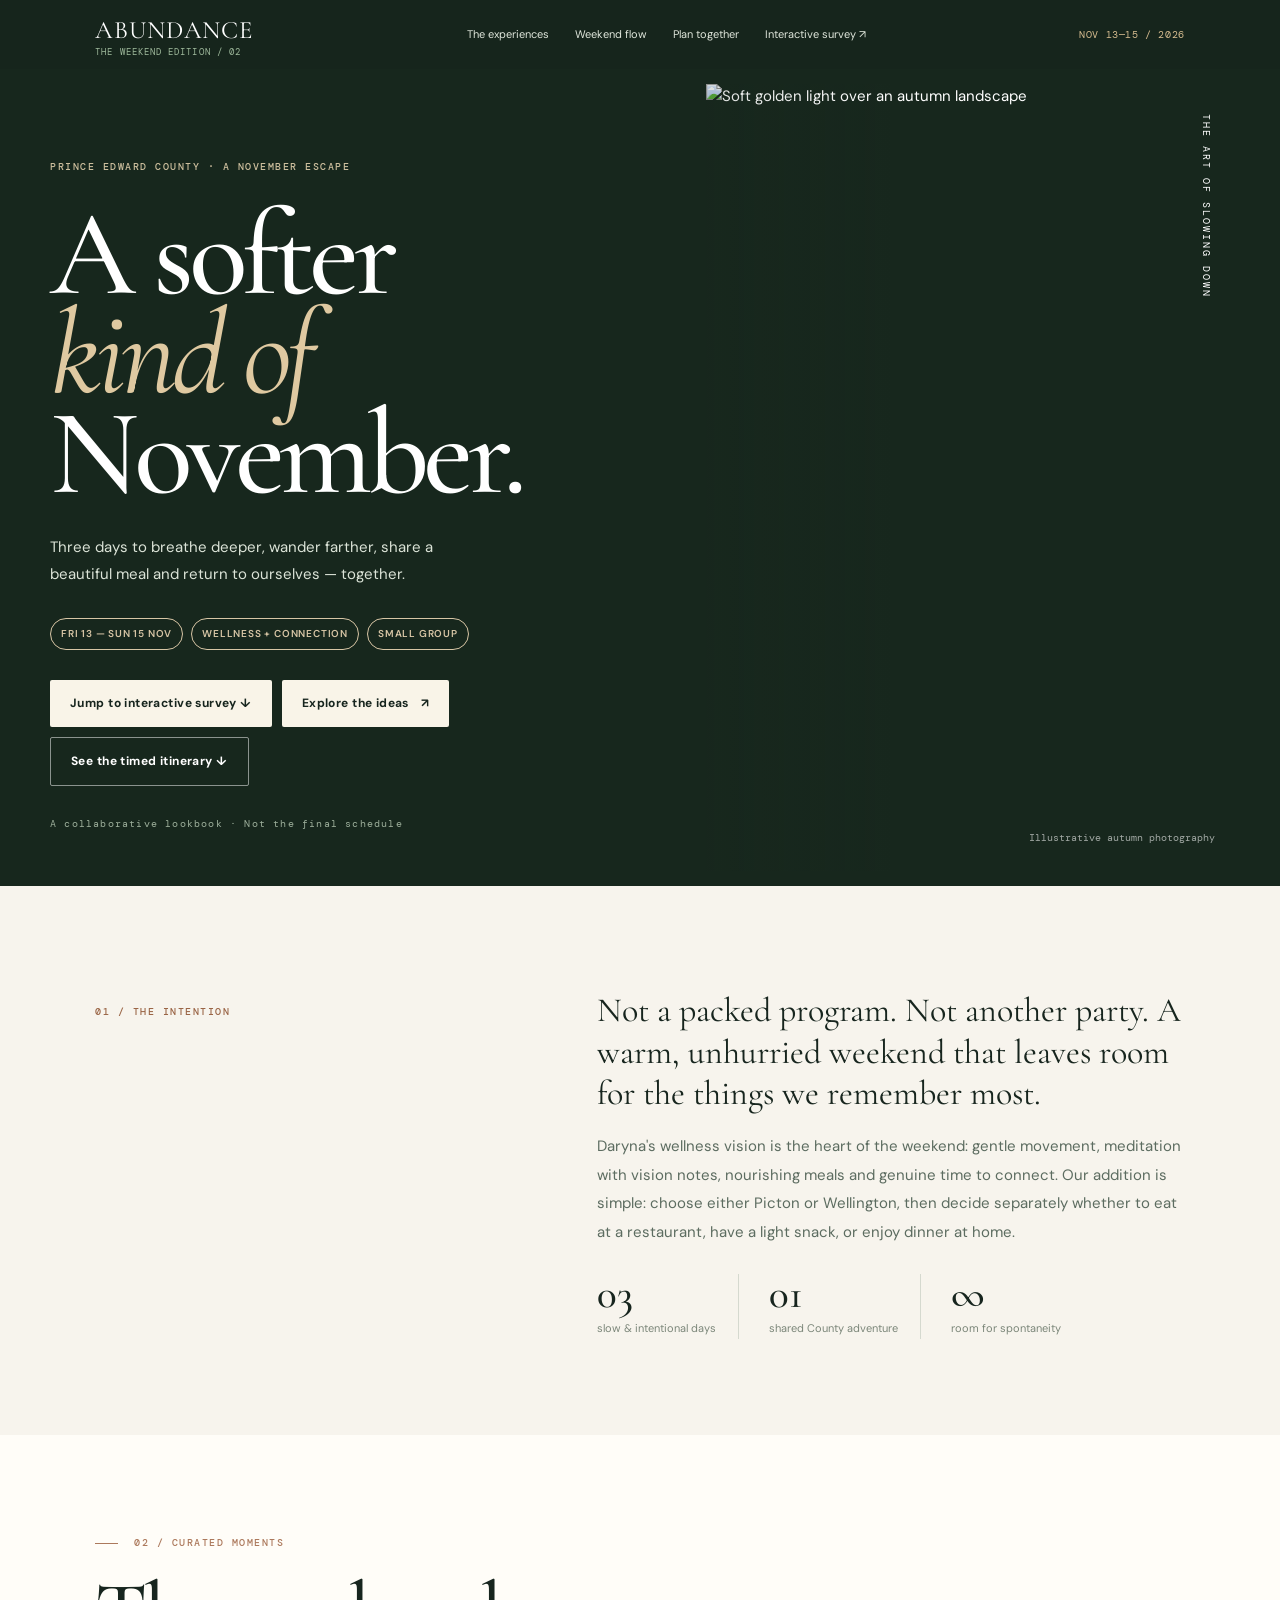
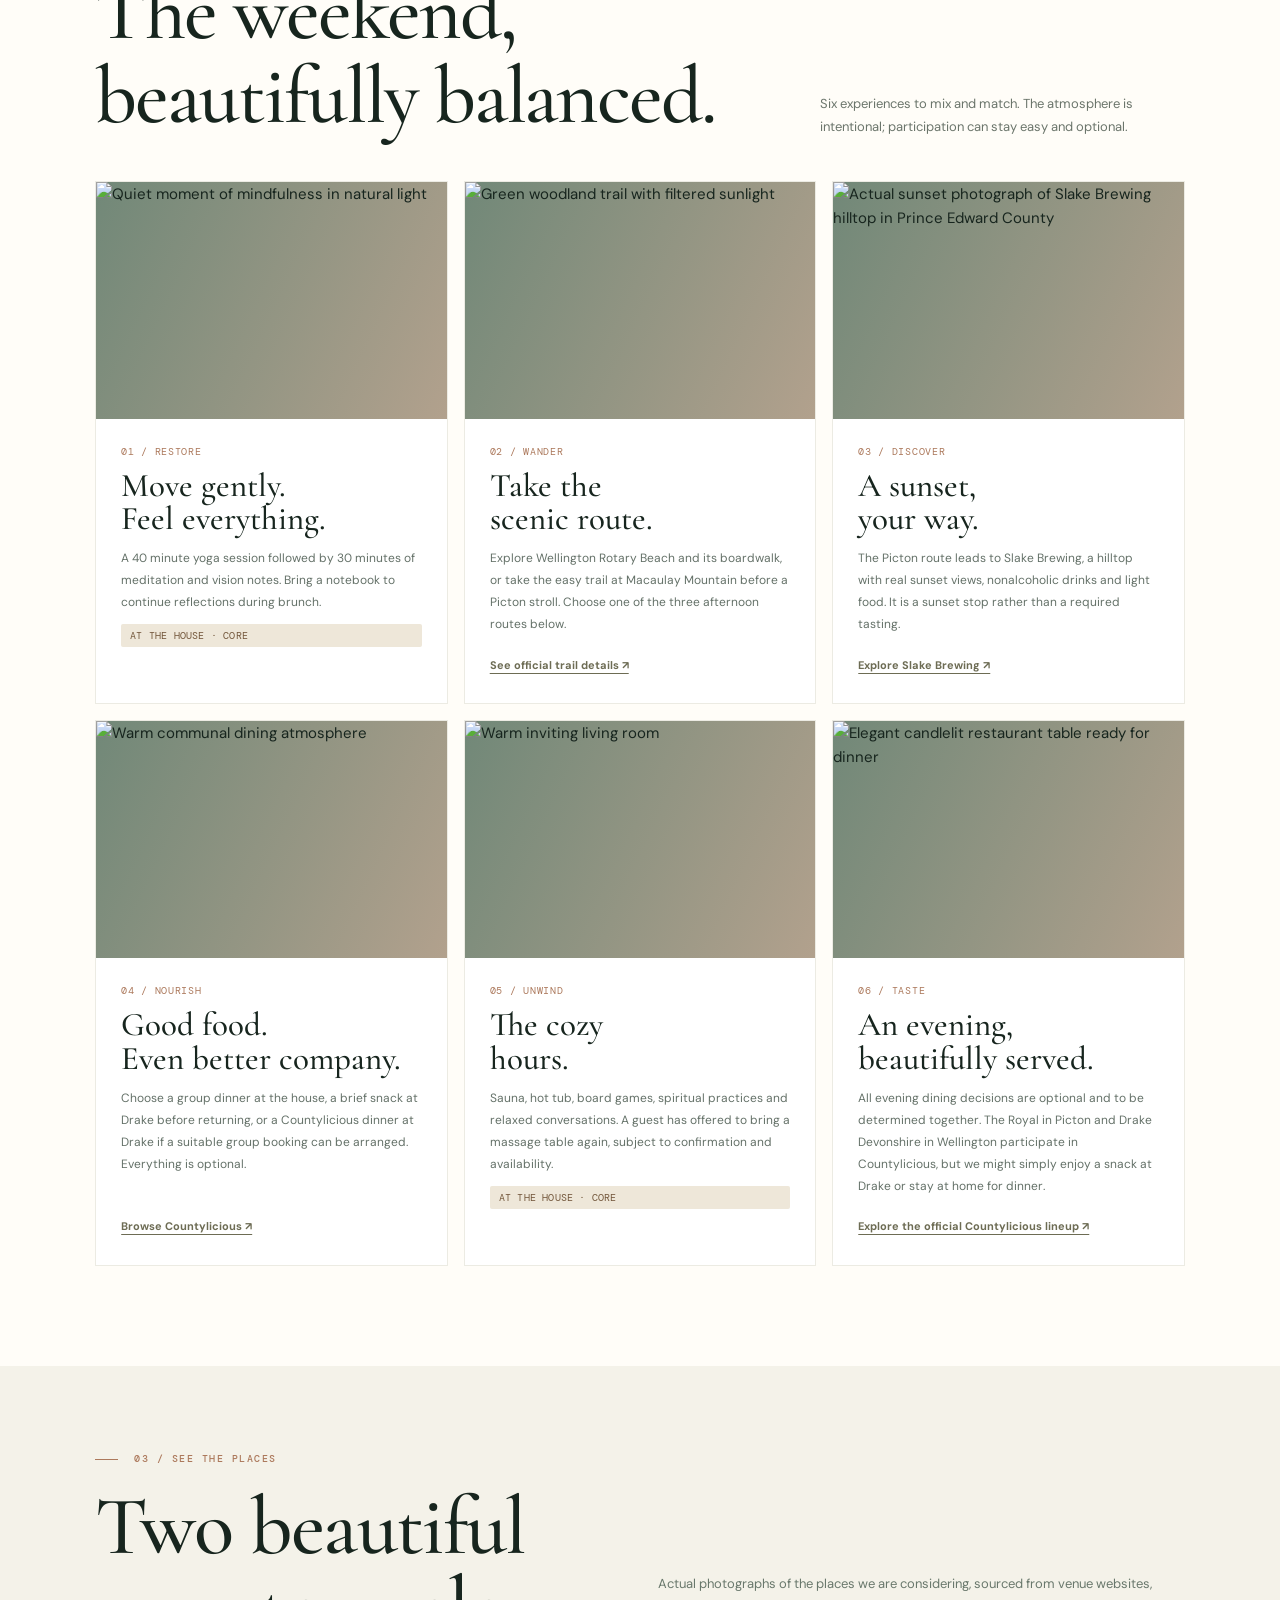
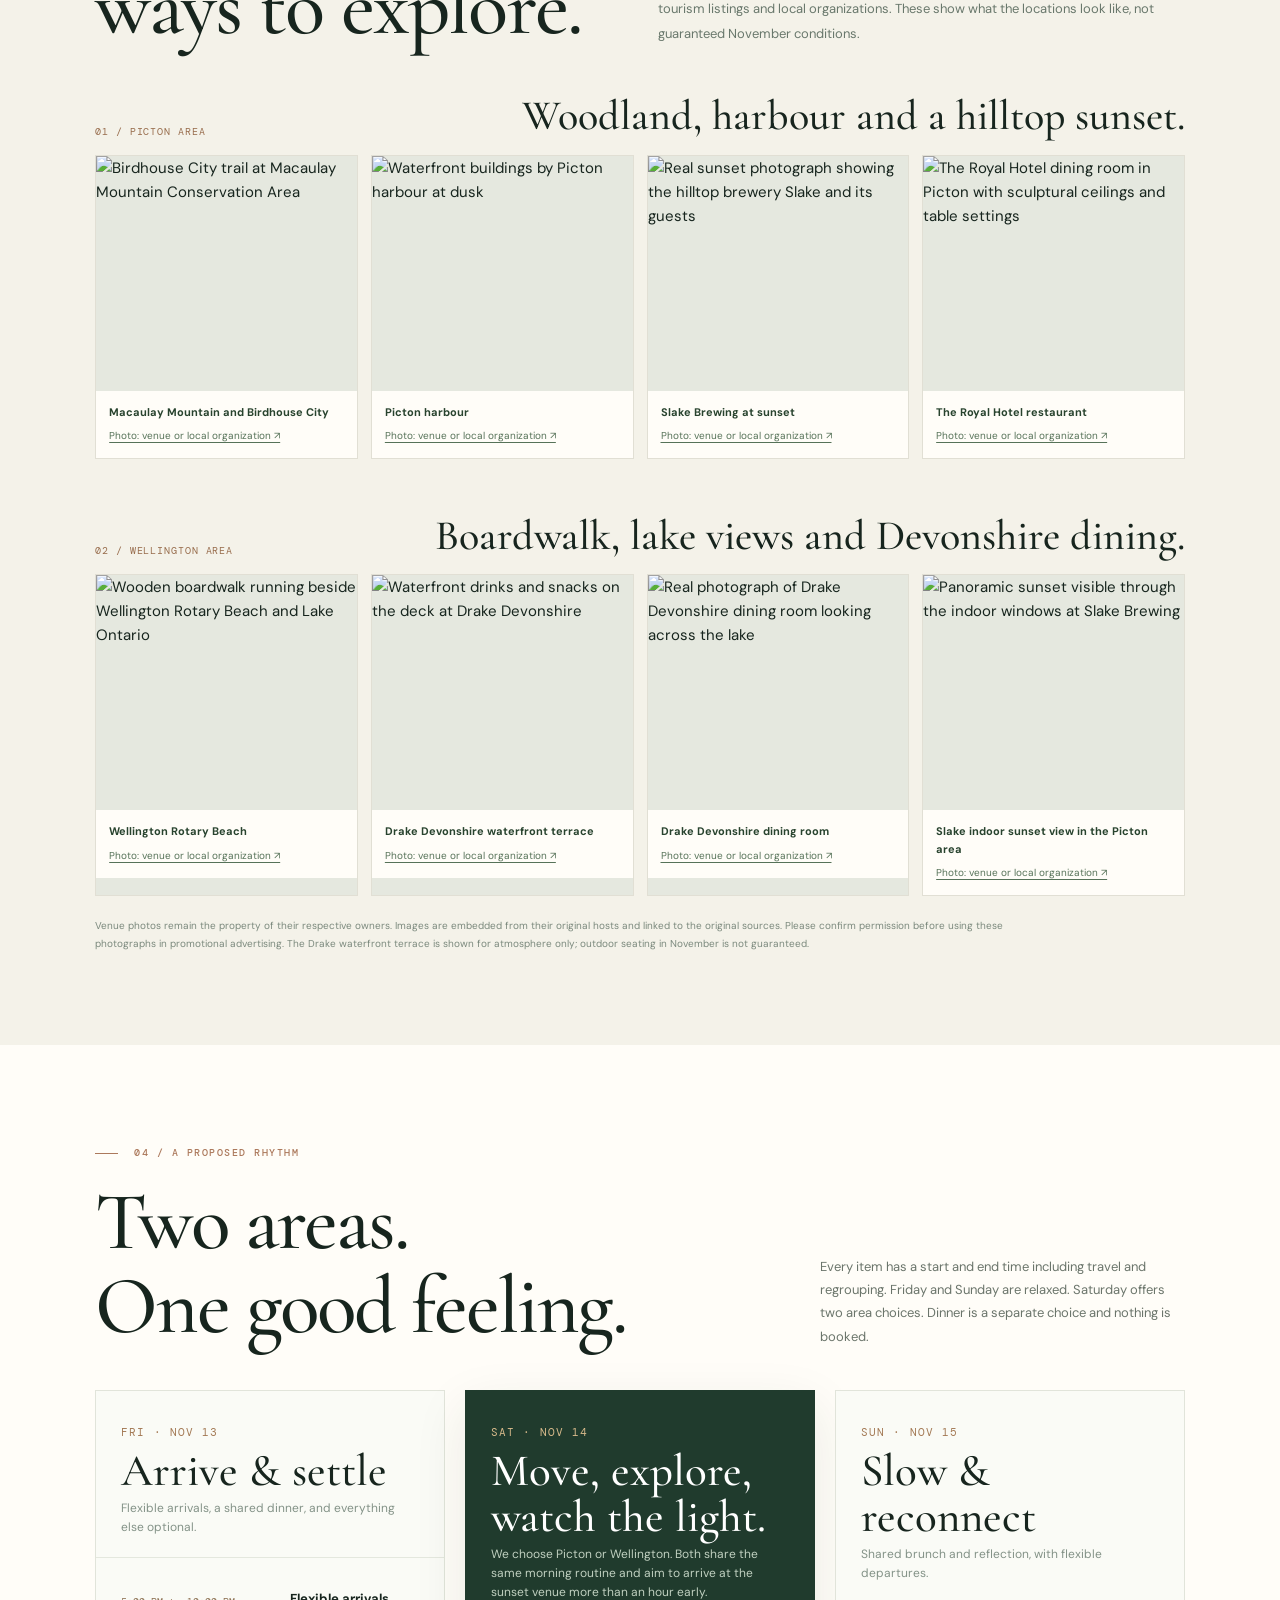
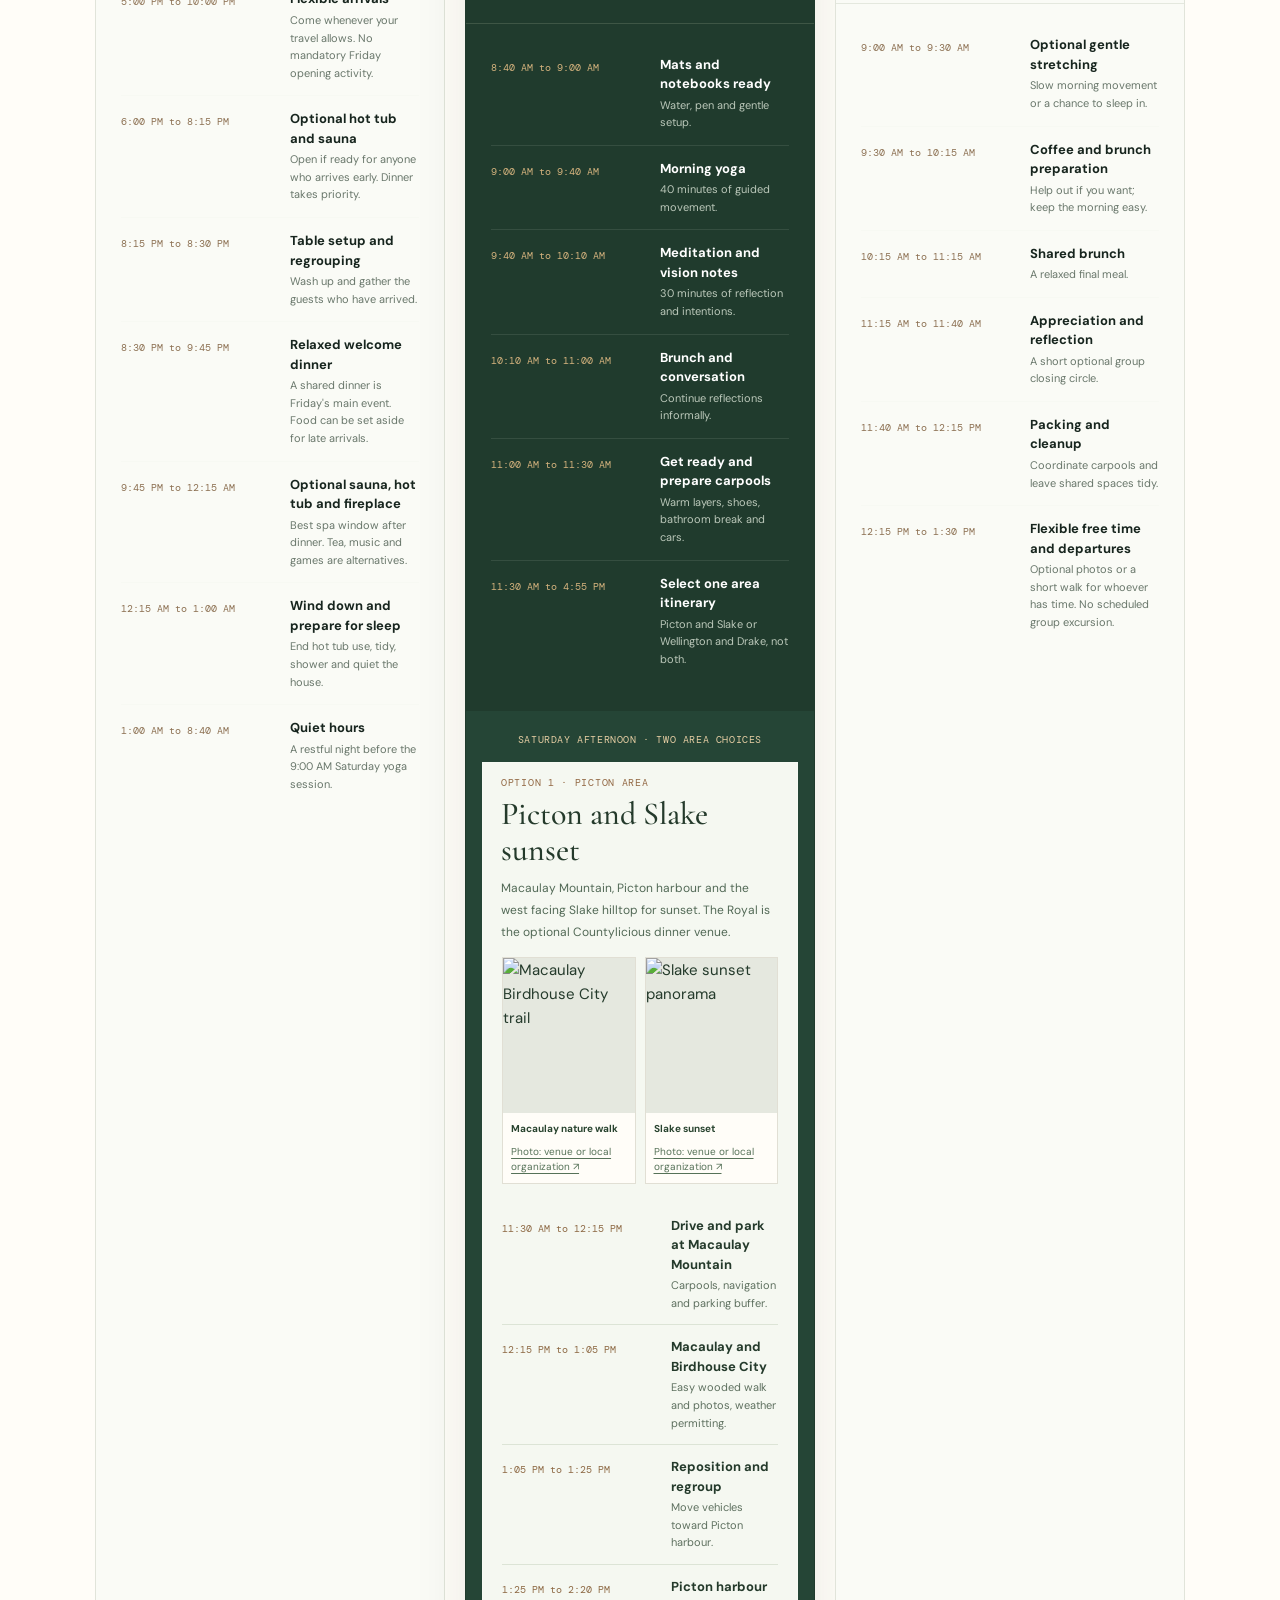
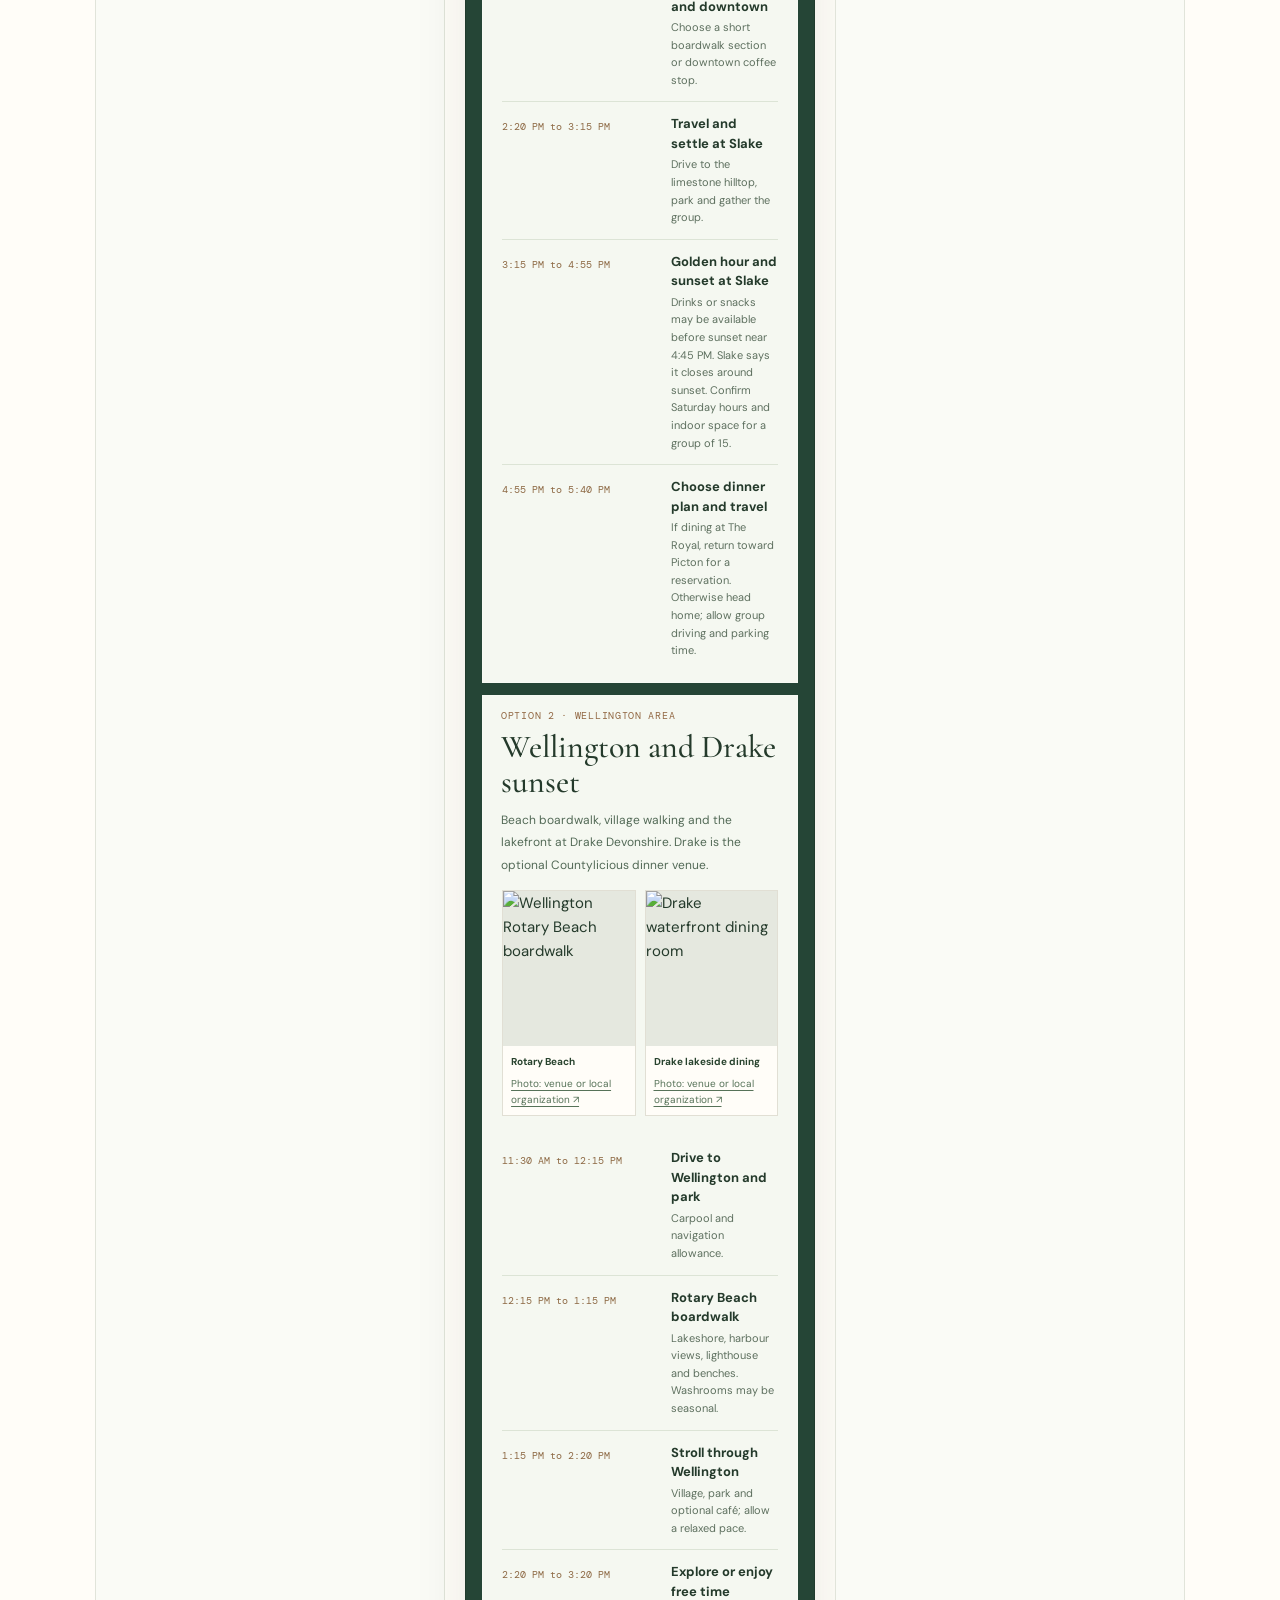
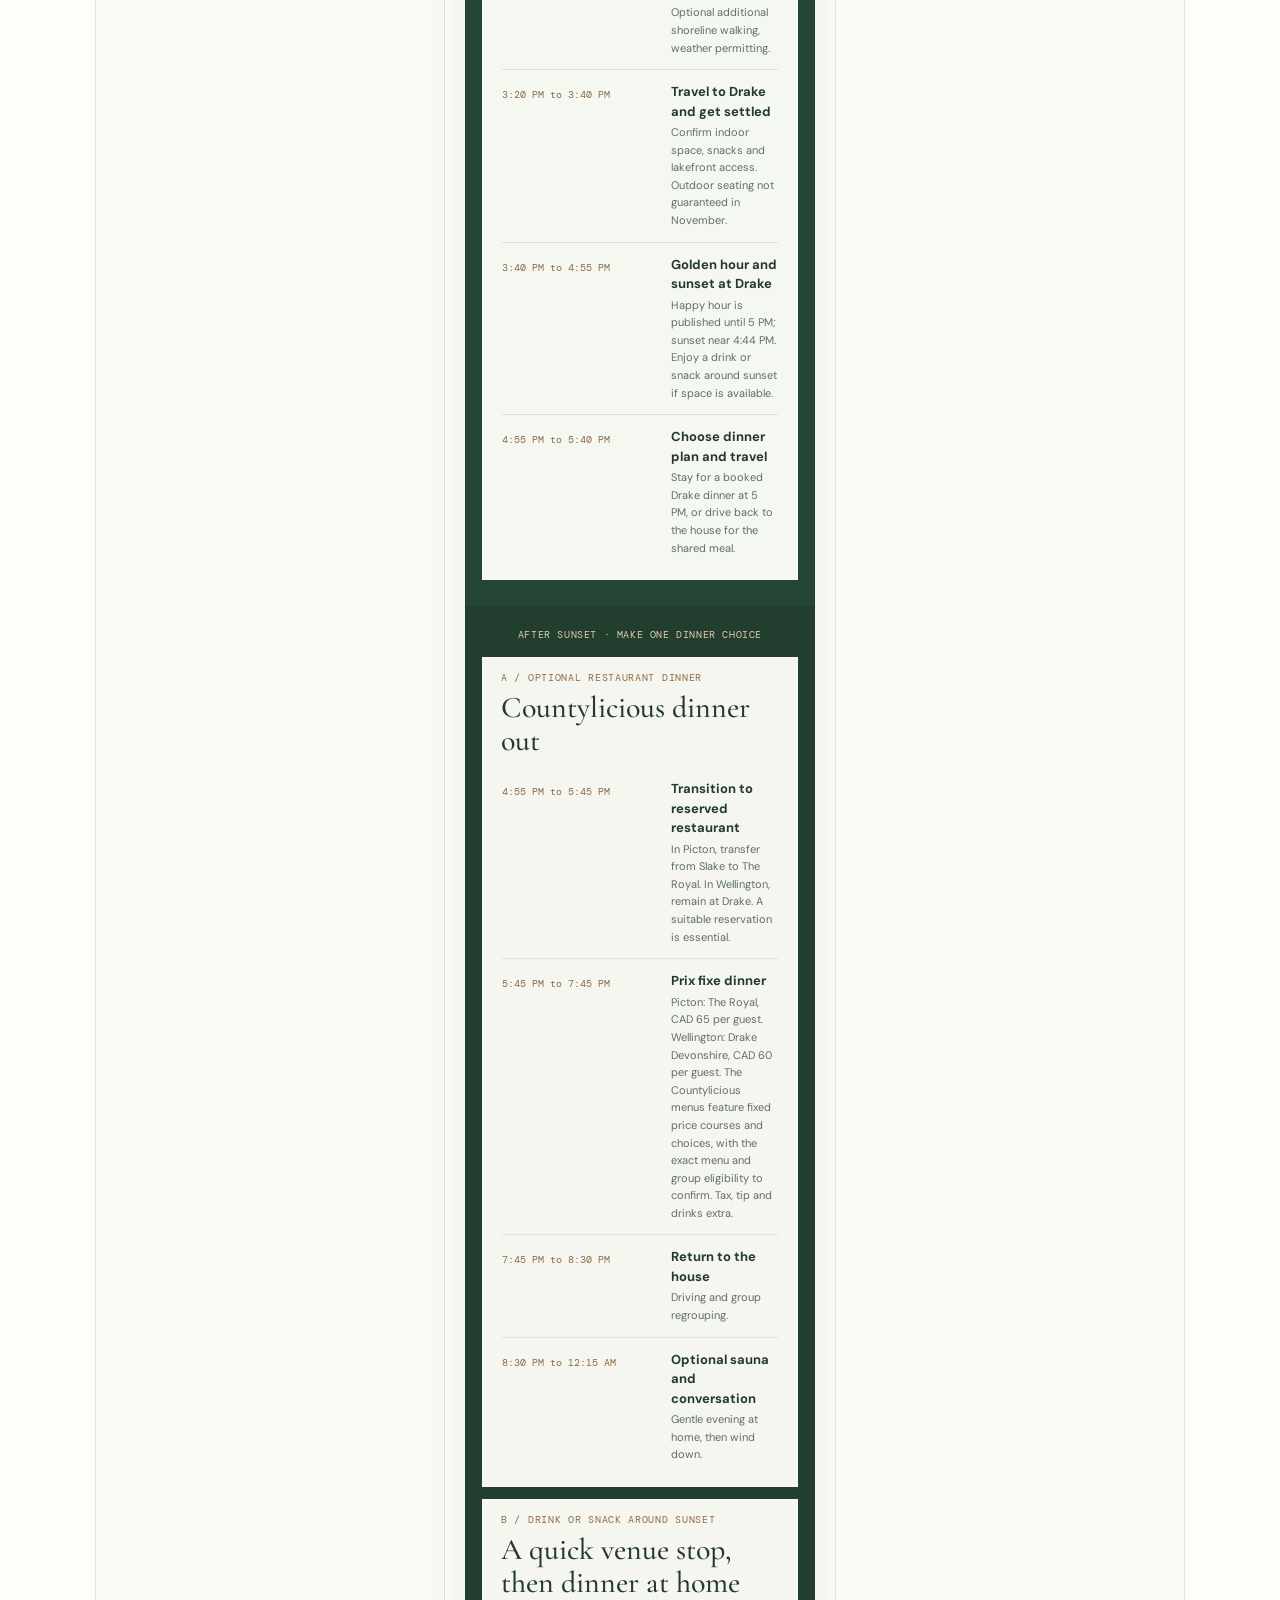
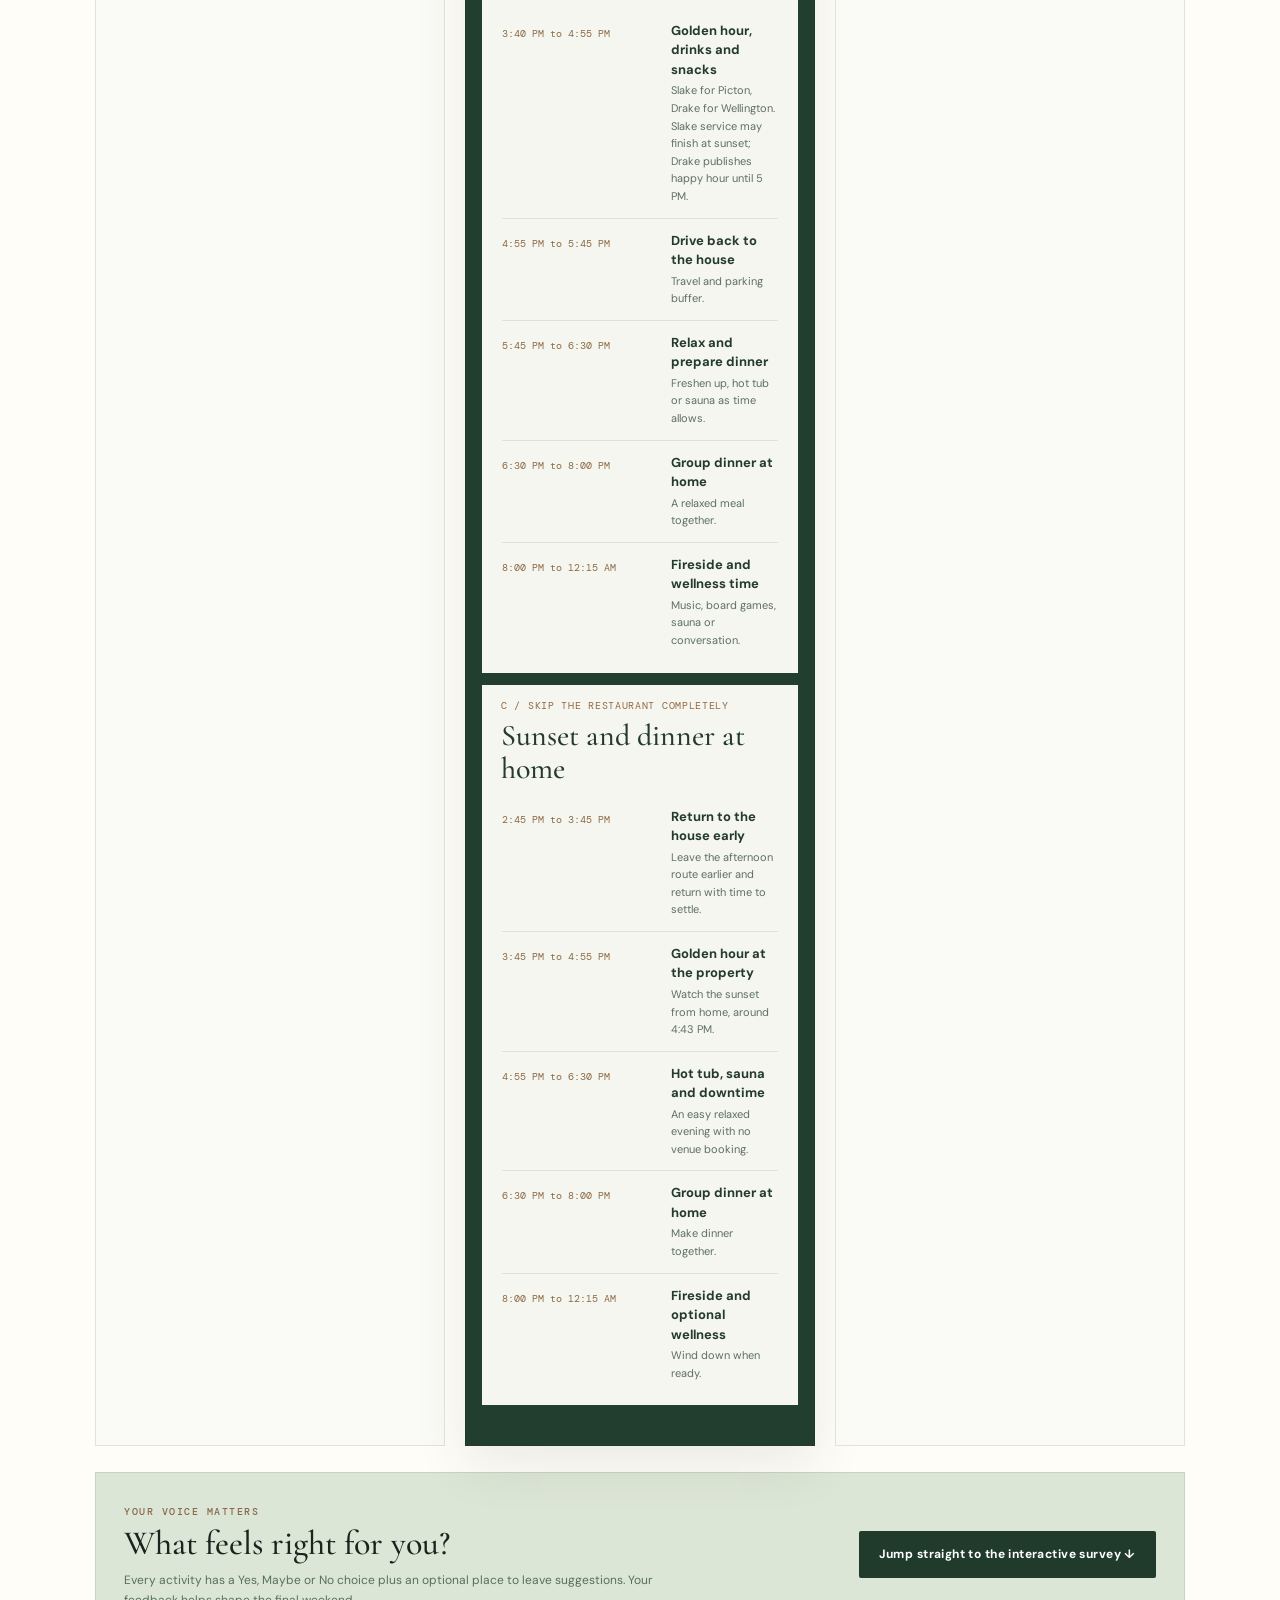
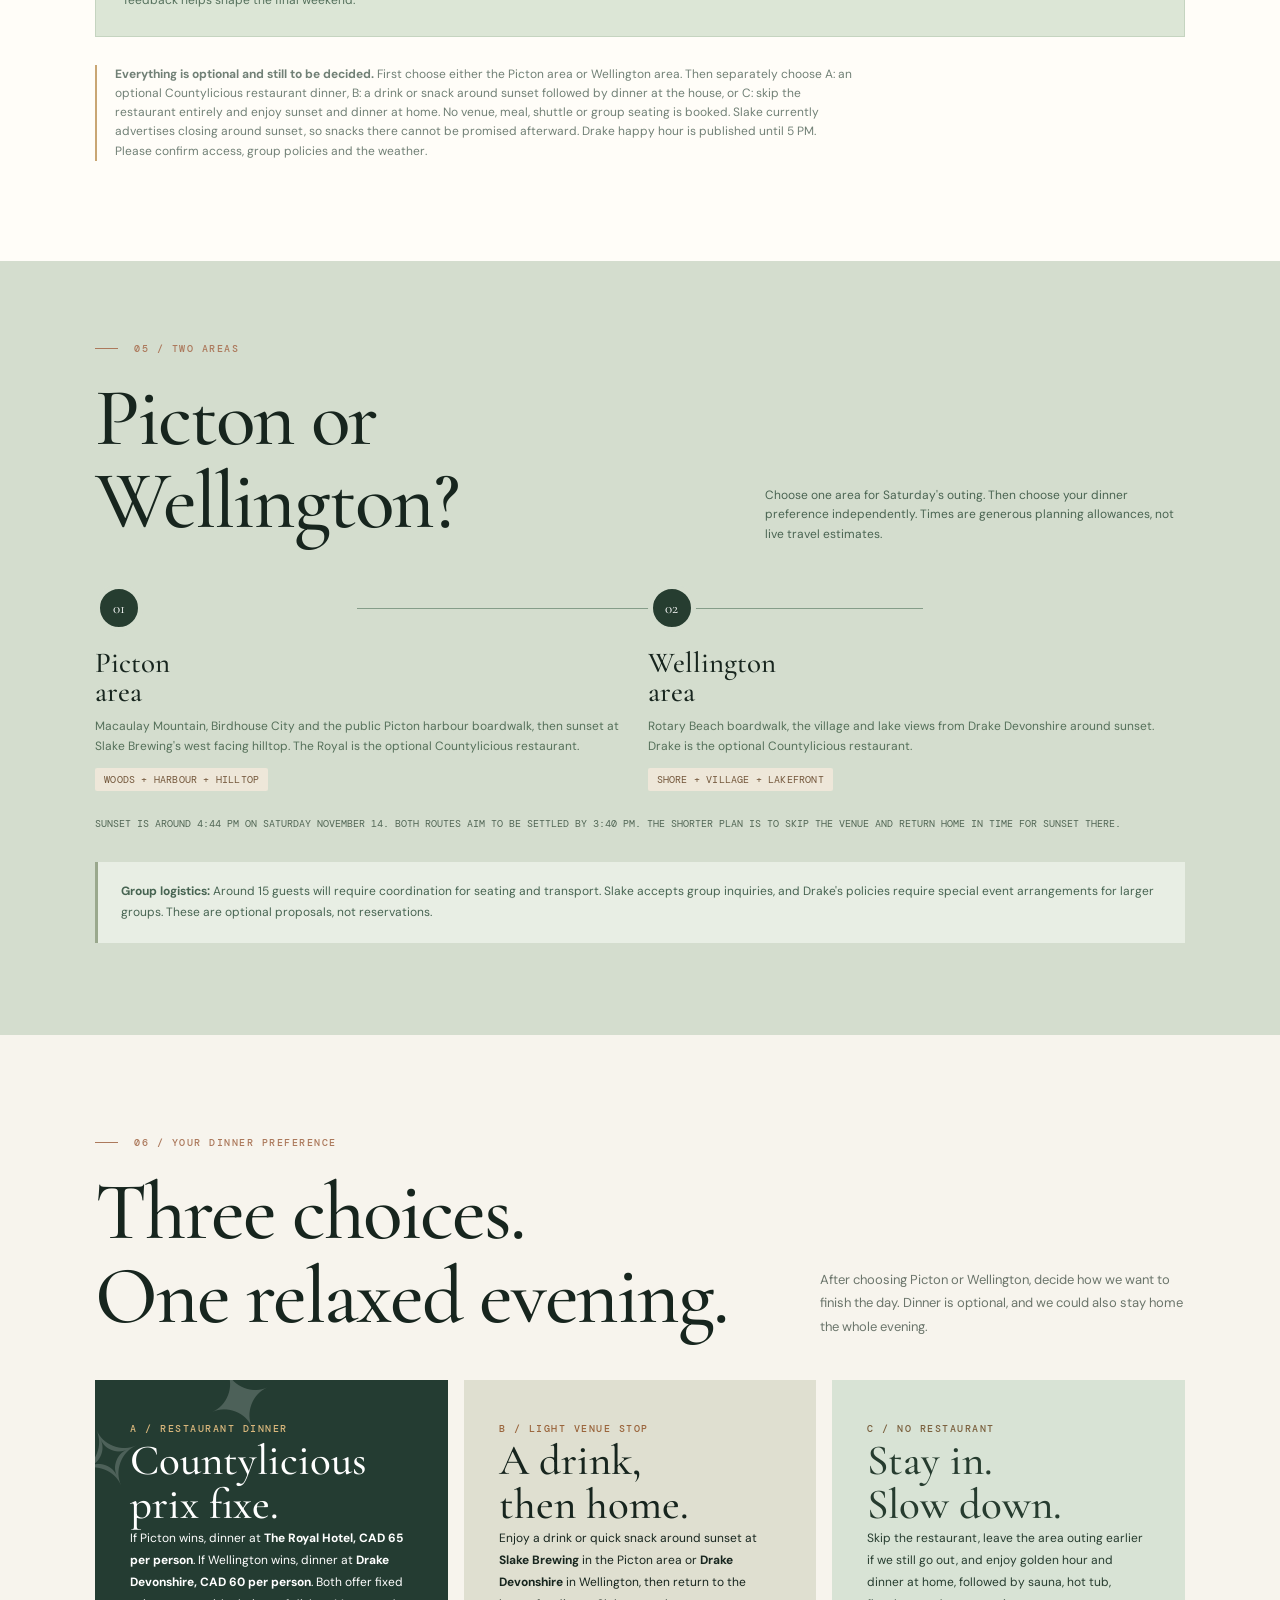
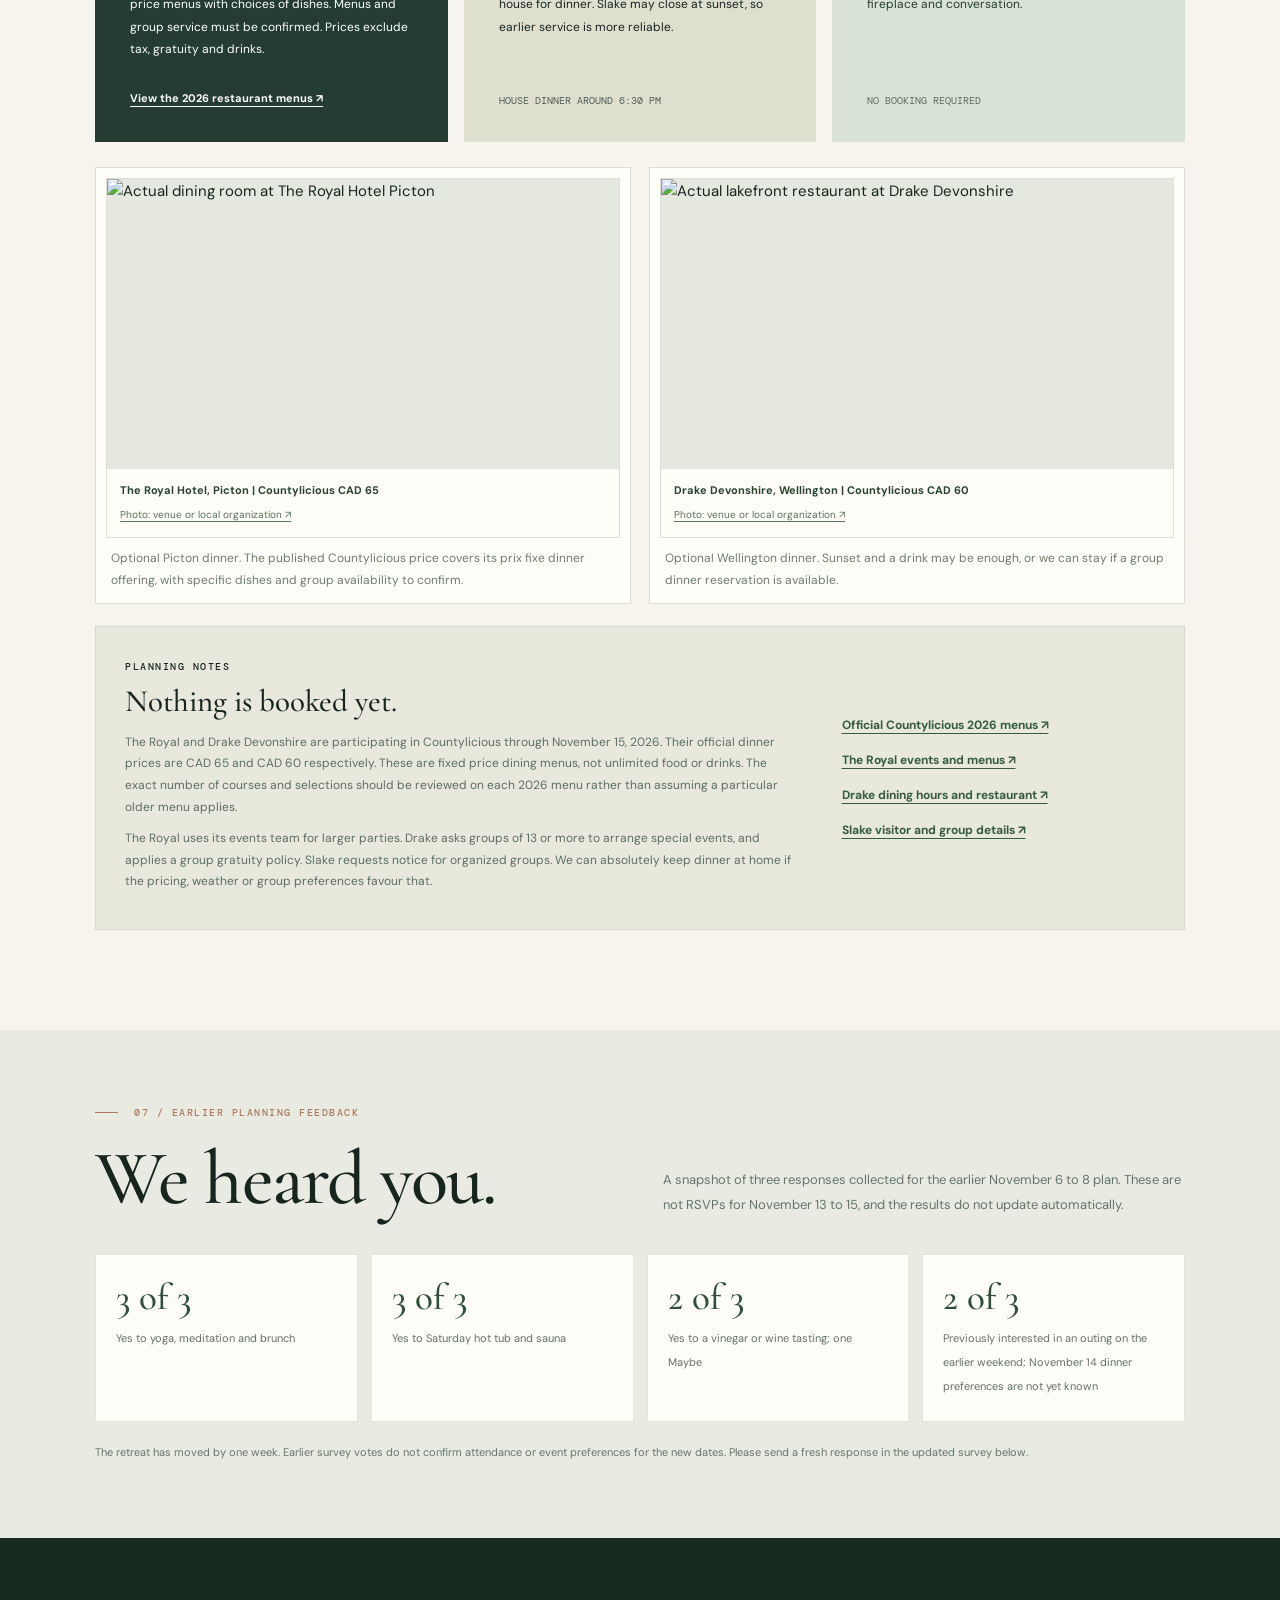
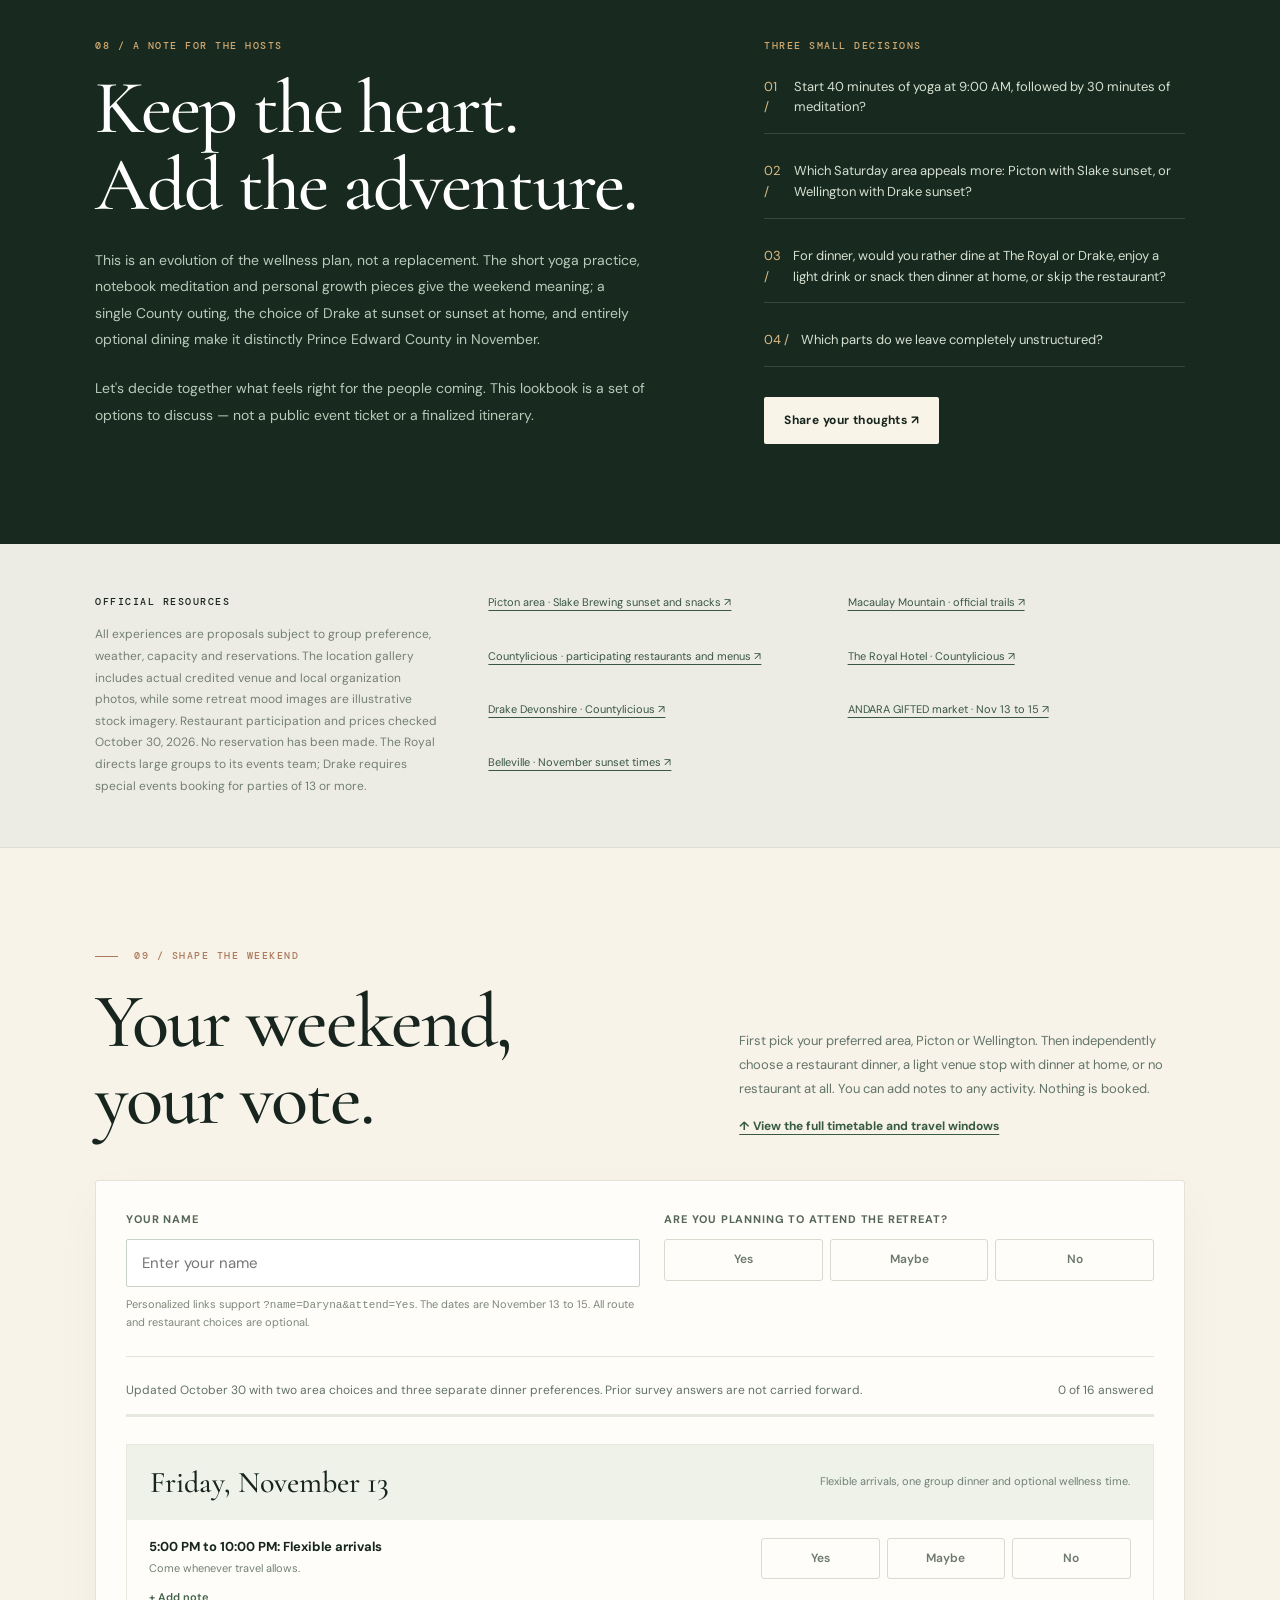
==== commit 390b2060: "Remove obsolete third route references and polish Picton sunset photo" ====
--- a/retreats/abundance-nov-2026/index.html
+++ b/retreats/abundance-nov-2026/index.html
@@ -33,7 +33,7 @@
 <div class="cards">
 <article class="experience"><div class="experience__image"><img loading="lazy" src="https://images.unsplash.com/photo-1506126613408-eca07ce68773?auto=format&fit=crop&w=900&q=82" alt="Quiet moment of mindfulness in natural light"></div><div class="experience__body"><span class="experience__label">01 / Restore</span><h3>Move gently.<br>Feel everything.</h3><p>A 40 minute yoga session followed by 30 minutes of meditation and vision notes. Bring a notebook to continue reflections during brunch.</p><span class="sash">AT THE HOUSE · CORE</span></div></article>
 <article class="experience"><div class="experience__image"><img loading="lazy" src="https://images.unsplash.com/photo-1441974231531-c6227db76b6e?auto=format&fit=crop&w=900&q=82" alt="Green woodland trail with filtered sunlight"></div><div class="experience__body"><span class="experience__label">02 / Wander</span><h3>Take the<br>scenic route.</h3><p>Explore Wellington Rotary Beach and its boardwalk, or take the easy trail at Macaulay Mountain before a Picton stroll. Choose one of the three afternoon routes below.</p><a target="_blank" rel="noopener" href="https://www.quinteconservation.ca/outdoor-spaces/areas/macaulay-mountain-conservation-area/">See official trail details ↗</a></div></article>
-<article class="experience"><div class="experience__image"><img loading="lazy" src="https://images.unsplash.com/photo-1506377247377-2a5b3b417ebb?auto=format&fit=crop&w=900&q=82" alt="Glasses and a wine-tasting setting"></div><div class="experience__body"><span class="experience__label">03 / Discover</span><h3>A tasting,<br>your way.</h3><p>Black Prince offers gourmet vinegars and optional wine flights. This is part of Route C only, with sunset at the house, rather than being squeezed into the Drake routes.</p><a target="_blank" rel="noopener" href="https://www.blackprincewine.com/winery">Explore Black Prince ↗</a></div></article>
+<article class="experience"><div class="experience__image"><img loading="lazy" src="https://cdn.shopify.com/s/files/1/0449/3426/7039/files/IMG_9433.jpg?v=1614335234" alt="Actual sunset photograph of Slake Brewing hilltop in Prince Edward County"></div><div class="experience__body"><span class="experience__label">03 / Discover</span><h3>A sunset,<br>your way.</h3><p>The Picton route leads to Slake Brewing, a hilltop with real sunset views, nonalcoholic drinks and light food. It is a sunset stop rather than a required tasting.</p><a target="_blank" rel="noopener" href="https://slakebrewing.com/pages/contact">Explore Slake Brewing ↗</a></div></article>
 <article class="experience"><div class="experience__image"><img loading="lazy" src="https://images.unsplash.com/photo-1517248135467-4c7edcad34c4?auto=format&fit=crop&w=900&q=82" alt="Warm communal dining atmosphere"></div><div class="experience__body"><span class="experience__label">04 / Nourish</span><h3>Good food.<br>Even better company.</h3><p>Choose a group dinner at the house, a brief snack at Drake before returning, or a Countylicious dinner at Drake if a suitable group booking can be arranged. Everything is optional.</p><a target="_blank" rel="noopener" href="https://visitthecounty.com/guides/countylicious">Browse Countylicious ↗</a></div></article>
 <article class="experience"><div class="experience__image"><img loading="lazy" src="https://images.unsplash.com/photo-1519710164239-da123dc03ef4?auto=format&fit=crop&w=900&q=82" alt="Warm inviting living room"></div><div class="experience__body"><span class="experience__label">05 / Unwind</span><h3>The cozy<br>hours.</h3><p>Sauna, hot tub, board games, spiritual practices and relaxed conversations. A guest has offered to bring a massage table again, subject to confirmation and availability.</p><span class="sash">AT THE HOUSE · CORE</span></div></article>
 <article class="experience"><div class="experience__image"><img loading="lazy" src="https://images.unsplash.com/photo-1414235077428-338989a2e8c0?auto=format&fit=crop&w=900&q=82" alt="Elegant candlelit restaurant table ready for dinner"></div><div class="experience__body"><span class="experience__label">06 / Taste</span><h3>An evening,<br>beautifully served.</h3><p>All evening dining decisions are optional and to be determined together. The Royal in Picton and Drake Devonshire in Wellington participate in Countylicious, but we might simply enjoy a snack at Drake or stay at home for dinner.</p><a target="_blank" rel="noopener" href="https://visitthecounty.com/guides/countylicious?embed=true">Explore the official Countylicious lineup ↗</a></div></article>
@@ -69,7 +69,7 @@
 <div class="evening-option"><p class="evening-option__eyebrow">A / OPTIONAL RESTAURANT DINNER</p><h4>Countylicious dinner out</h4><div class="schedule"><div class="slot"><time>4:55 PM to 5:45 PM</time><div><strong>Transition to reserved restaurant</strong><p>In Picton, transfer from Slake to The Royal. In Wellington, remain at Drake. A suitable reservation is essential.</p></div></div><div class="slot"><time>5:45 PM to 7:45 PM</time><div><strong>Prix fixe dinner</strong><p>Picton: The Royal, CAD 65 per guest. Wellington: Drake Devonshire, CAD 60 per guest. The Countylicious menus feature fixed price courses and choices, with the exact menu and group eligibility to confirm. Tax, tip and drinks extra.</p></div></div><div class="slot"><time>7:45 PM to 8:30 PM</time><div><strong>Return to the house</strong><p>Driving and group regrouping.</p></div></div><div class="slot"><time>8:30 PM to 12:15 AM</time><div><strong>Optional sauna and conversation</strong><p>Gentle evening at home, then wind down.</p></div></div></div></div>
 <div class="evening-option"><p class="evening-option__eyebrow">B / DRINK OR SNACK AROUND SUNSET</p><h4>A quick venue stop, then dinner at home</h4><div class="schedule"><div class="slot"><time>3:40 PM to 4:55 PM</time><div><strong>Golden hour, drinks and snacks</strong><p>Slake for Picton, Drake for Wellington. Slake service may finish at sunset; Drake publishes happy hour until 5 PM.</p></div></div><div class="slot"><time>4:55 PM to 5:45 PM</time><div><strong>Drive back to the house</strong><p>Travel and parking buffer.</p></div></div><div class="slot"><time>5:45 PM to 6:30 PM</time><div><strong>Relax and prepare dinner</strong><p>Freshen up, hot tub or sauna as time allows.</p></div></div><div class="slot"><time>6:30 PM to 8:00 PM</time><div><strong>Group dinner at home</strong><p>A relaxed meal together.</p></div></div><div class="slot"><time>8:00 PM to 12:15 AM</time><div><strong>Fireside and wellness time</strong><p>Music, board games, sauna or conversation.</p></div></div></div></div>
 <div class="evening-option"><p class="evening-option__eyebrow">C / SKIP THE RESTAURANT COMPLETELY</p><h4>Sunset and dinner at home</h4><div class="schedule"><div class="slot"><time>2:45 PM to 3:45 PM</time><div><strong>Return to the house early</strong><p>Leave the afternoon route earlier and return with time to settle.</p></div></div><div class="slot"><time>3:45 PM to 4:55 PM</time><div><strong>Golden hour at the property</strong><p>Watch the sunset from home, around 4:43 PM.</p></div></div><div class="slot"><time>4:55 PM to 6:30 PM</time><div><strong>Hot tub, sauna and downtime</strong><p>An easy relaxed evening with no venue booking.</p></div></div><div class="slot"><time>6:30 PM to 8:00 PM</time><div><strong>Group dinner at home</strong><p>Make dinner together.</p></div></div><div class="slot"><time>8:00 PM to 12:15 AM</time><div><strong>Fireside and optional wellness</strong><p>Wind down when ready.</p></div></div></div></div>
-</div></article><article class="day"><div class="dayheader"><span class="daynum">SUN · NOV 15</span><h3>Slow & reconnect</h3><p>Shared brunch and reflection, with flexible departures.</p></div><div class="schedule"><div class="slot"><time>9:00 AM to 9:30 AM</time><div><strong>Optional gentle stretching</strong><p>Slow morning movement or a chance to sleep in.</p></div></div><div class="slot"><time>9:30 AM to 10:15 AM</time><div><strong>Coffee and brunch preparation</strong><p>Help out if you want; keep the morning easy.</p></div></div><div class="slot"><time>10:15 AM to 11:15 AM</time><div><strong>Shared brunch</strong><p>A relaxed final meal.</p></div></div><div class="slot"><time>11:15 AM to 11:40 AM</time><div><strong>Appreciation and reflection</strong><p>A short optional group closing circle.</p></div></div><div class="slot"><time>11:40 AM to 12:15 PM</time><div><strong>Packing and cleanup</strong><p>Coordinate carpools and leave shared spaces tidy.</p></div></div><div class="slot"><time>12:15 PM to 1:30 PM</time><div><strong>Flexible free time and departures</strong><p>Optional photos or a short walk for whoever has time. No scheduled group excursion.</p></div></div></div></article></div><div class="survey-cta"><div><span class="eyebrow">YOUR VOICE MATTERS</span><h3>What feels right for you?</h3><p>Every activity has a Yes, Maybe or No choice plus an optional place to leave suggestions. Your feedback helps shape the final weekend.</p></div><a class="btn btn--dark" href="#preferences">Jump straight to the interactive survey ↓</a></div><p class="notice"><strong>Everything is optional and still to be decided.</strong> First choose either the Picton area or Wellington area. Then separately choose A: an optional Countylicious restaurant dinner, B: a drink or snack around sunset followed by dinner at the house, or C: skip the restaurant entirely and enjoy sunset and dinner at home. No venue, meal, shuttle or group seating is booked. Slake currently advertises closing around sunset, so snacks there cannot be promised afterward. Drake happy hour is published until 5 PM. Please confirm access, group policies and the weather.</p></p></div></section>
+</div></article><article class="day"><div class="dayheader"><span class="daynum">SUN · NOV 15</span><h3>Slow & reconnect</h3><p>Shared brunch and reflection, with flexible departures.</p></div><div class="schedule"><div class="slot"><time>9:00 AM to 9:30 AM</time><div><strong>Optional gentle stretching</strong><p>Slow morning movement or a chance to sleep in.</p></div></div><div class="slot"><time>9:30 AM to 10:15 AM</time><div><strong>Coffee and brunch preparation</strong><p>Help out if you want; keep the morning easy.</p></div></div><div class="slot"><time>10:15 AM to 11:15 AM</time><div><strong>Shared brunch</strong><p>A relaxed final meal.</p></div></div><div class="slot"><time>11:15 AM to 11:40 AM</time><div><strong>Appreciation and reflection</strong><p>A short optional group closing circle.</p></div></div><div class="slot"><time>11:40 AM to 12:15 PM</time><div><strong>Packing and cleanup</strong><p>Coordinate carpools and leave shared spaces tidy.</p></div></div><div class="slot"><time>12:15 PM to 1:30 PM</time><div><strong>Flexible free time and departures</strong><p>Optional photos or a short walk for whoever has time. No scheduled group excursion.</p></div></div></div></article></div><div class="survey-cta"><div><span class="eyebrow">YOUR VOICE MATTERS</span><h3>What feels right for you?</h3><p>Every activity has a Yes, Maybe or No choice plus an optional place to leave suggestions. Your feedback helps shape the final weekend.</p></div><a class="btn btn--dark" href="#preferences">Jump straight to the interactive survey ↓</a></div><p class="notice"><strong>Everything is optional and still to be decided.</strong> First choose either the Picton area or Wellington area. Then separately choose A: an optional Countylicious restaurant dinner, B: a drink or snack around sunset followed by dinner at the house, or C: skip the restaurant entirely and enjoy sunset and dinner at home. No venue, meal, shuttle or group seating is booked. Slake currently advertises closing around sunset, so snacks there cannot be promised afterward. Drake happy hour is published until 5 PM. Please confirm access, group policies and the weather.</p></div></section>
 <section class="journey" id="routes"><div class="wrap"><div class="journeyintro"><div><div class="kicker eyebrow">05 / Two areas</div><h2>Picton or<br>Wellington?</h2></div><p>Choose one area for Saturday's outing. Then choose your dinner preference independently. Times are generous planning allowances, not live travel estimates.</p></div>
 <div class="route route--two">
 <div class="step"><span class="pin">01</span><h3>Picton<br>area</h3><p>Macaulay Mountain, Birdhouse City and the public Picton harbour boardwalk, then sunset at Slake Brewing's west facing hilltop. The Royal is the optional Countylicious restaurant.</p><span class="sash">WOODS + HARBOUR + HILLTOP</span></div>
@@ -88,9 +88,9 @@
 </div>
 <div class="alternatives-more"><div><span class="eyebrow">Planning notes</span><h3>Nothing is booked yet.</h3><p>The Royal and Drake Devonshire are participating in Countylicious through November 15, 2026. Their official dinner prices are CAD 65 and CAD 60 respectively. These are fixed price dining menus, not unlimited food or drinks. The exact number of courses and selections should be reviewed on each 2026 menu rather than assuming a particular older menu applies.</p><p>The Royal uses its events team for larger parties. Drake asks groups of 13 or more to arrange special events, and applies a group gratuity policy. Slake requests notice for organized groups. We can absolutely keep dinner at home if the pricing, weather or group preferences favour that.</p></div><div class="alternatives-more__links"><a href="https://visitthecounty.com/guides/countylicious?embed=true" target="_blank" rel="noopener">Official Countylicious 2026 menus ↗</a><a href="https://www.theroyalhotel.ca/whats-on/" target="_blank" rel="noopener">The Royal events and menus ↗</a><a href="https://thedrake.ca/restaurant/drake-devonshire/" target="_blank" rel="noopener">Drake dining hours and restaurant ↗</a><a href="https://slakebrewing.com/pages/contact" target="_blank" rel="noopener">Slake visitor and group details ↗</a></div></div>
 </div></section><section class="insights" aria-labelledby="insights-title"><div class="wrap"><div class="kicker eyebrow">07 / EARLIER PLANNING FEEDBACK</div><div class="insights-head"><h2 id="insights-title">We heard you.</h2><p>A snapshot of three responses collected for the earlier November 6 to 8 plan. These are not RSVPs for November 13 to 15, and the results do not update automatically.</p></div><div class="insights-grid"><div class="insights-stat"><strong>3 of 3</strong><span>Yes to yoga, meditation and brunch</span></div><div class="insights-stat"><strong>3 of 3</strong><span>Yes to Saturday hot tub and sauna</span></div><div class="insights-stat"><strong>2 of 3</strong><span>Yes to a vinegar or wine tasting; one Maybe</span></div><div class="insights-stat"><strong>2 of 3</strong><span>Previously interested in an outing on the earlier weekend; November 14 dinner preferences are not yet known</span></div></div><p class="insights-disclaimer">The retreat has moved by one week. Earlier survey votes do not confirm attendance or event preferences for the new dates. Please send a fresh response in the updated survey below.</p></div></section>
-<section class="collab" id="discuss"><div class="wrap collab-grid"><div><div class="eyebrow gold">08 / A note for the hosts</div><h2>Keep the heart.<br>Add the adventure.</h2><p class="copy">This is an evolution of the wellness plan, not a replacement. The short yoga practice, notebook meditation and personal growth pieces give the weekend meaning; a single County outing, the choice of Drake at sunset or sunset at home, and entirely optional dining make it distinctly Prince Edward County in November.</p><p class="copy">Let's decide together what feels right for the people coming. This lookbook is a set of options to discuss — not a public event ticket or a finalized itinerary.</p></div><div><div class="eyebrow gold">Three small decisions</div><div class="checklist"><div class="check"><i>01 /</i><span>Start 40 minutes of yoga at 9:00 AM, followed by 30 minutes of meditation?</span></div><div class="check"><i>02 /</i><span>Which Saturday route appeals most: Wellington and Drake, Picton and Drake, or Black Prince and home sunset?</span></div><div class="check"><i>03 /</i><span>After sunset, would you prefer a quick snack then dinner at home, a reserved dinner at Drake, or simply staying at the house?</span></div><div class="check"><i>04 /</i><span>Which parts do we leave completely unstructured?</span></div></div><a href="https://wa.me/?text=I%20looked%20at%20the%20November%20retreat%20lookbook%20and%20my%20thoughts%20are%3A" target="_blank" rel="noopener" class="btn btn--light" style="margin-top:30px">Share your thoughts ↗</a></div></div></section>
+<section class="collab" id="discuss"><div class="wrap collab-grid"><div><div class="eyebrow gold">08 / A note for the hosts</div><h2>Keep the heart.<br>Add the adventure.</h2><p class="copy">This is an evolution of the wellness plan, not a replacement. The short yoga practice, notebook meditation and personal growth pieces give the weekend meaning; a single County outing, the choice of Drake at sunset or sunset at home, and entirely optional dining make it distinctly Prince Edward County in November.</p><p class="copy">Let's decide together what feels right for the people coming. This lookbook is a set of options to discuss — not a public event ticket or a finalized itinerary.</p></div><div><div class="eyebrow gold">Three small decisions</div><div class="checklist"><div class="check"><i>01 /</i><span>Start 40 minutes of yoga at 9:00 AM, followed by 30 minutes of meditation?</span></div><div class="check"><i>02 /</i><span>Which Saturday area appeals more: Picton with Slake sunset, or Wellington with Drake sunset?</span></div><div class="check"><i>03 /</i><span>For dinner, would you rather dine at The Royal or Drake, enjoy a light drink or snack then dinner at home, or skip the restaurant?</span></div><div class="check"><i>04 /</i><span>Which parts do we leave completely unstructured?</span></div></div><a href="https://wa.me/?text=I%20looked%20at%20the%20November%20retreat%20lookbook%20and%20my%20thoughts%20are%3A" target="_blank" rel="noopener" class="btn btn--light" style="margin-top:30px">Share your thoughts ↗</a></div></div></section>
 <section class="resources"><div class="wrap res-grid"><div><div class="eyebrow">Official resources</div><p style="margin-top:14px">All experiences are proposals subject to group preference, weather, capacity and reservations. The location gallery includes actual credited venue and local organization photos, while some retreat mood images are illustrative stock imagery. Restaurant participation and prices checked October 30, 2026. No reservation has been made. The Royal directs large groups to its events team; Drake requires special events booking for parties of 13 or more.</p></div><div class="links">
-<a href="https://www.blackprincewine.com/visit" target="_blank" rel="noopener">Black Prince · gourmet tasting options ↗</a>
+<a href="https://slakebrewing.com/pages/contact" target="_blank" rel="noopener">Picton area · Slake Brewing sunset and snacks ↗</a>
 <a href="https://www.quinteconservation.ca/outdoor-spaces/areas/macaulay-mountain-conservation-area/" target="_blank" rel="noopener">Macaulay Mountain · official trails ↗</a>
 <a href="https://visitthecounty.com/guides/countylicious?embed=true" target="_blank" rel="noopener">Countylicious · participating restaurants and menus ↗</a>
 <a href="https://www.theroyalhotel.ca/event/countylicious/" target="_blank" rel="noopener">The Royal Hotel · Countylicious ↗</a>
--- a/retreats/abundance-nov-2026/rsvp.css
+++ b/retreats/abundance-nov-2026/rsvp.css
@@ -130,3 +130,33 @@
 .journey-warning{margin-top:32px;padding:19px 23px;background:#e8eee4;border-left:3px solid #9aa88d;font-size:12px;line-height:1.8;color:#476452}
 @media(max-width:900px){.route--three{grid-template-columns:repeat(3,minmax(0,1fr))}.day--feature__routes{padding:16px 10px}}
 @media(max-width:700px){.route--three{grid-template-columns:1fr;gap:15px}.route--three:before{display:none}.route--three .step{border-bottom:1px solid #b7c8b1;padding-bottom:13px}.day--feature__routes{padding:16px 10px}.route-choice{margin:9px 0}.route-choice h4{font-size:30px}.journey-warning{padding:15px 18px}}
+
+/* October 30: destination story photography and simplified choices */
+.place-gallery{background:#f4f2e9;padding:85px 0 92px}
+.place-gallery__heading{display:grid;grid-template-columns:1fr 1fr;gap:35px;align-items:end;margin:18px 0 48px}
+.place-gallery__heading h2{font:500 clamp(49px,7vw,83px)/.96 "Cormorant Garamond",Georgia,serif;letter-spacing:-.02em}
+.place-gallery__heading p{font-size:13px;color:#69786c;line-height:1.9;max-width:520px}
+.place-gallery__label{display:flex;align-items:end;justify-content:space-between;gap:18px;margin:26px 0 17px}
+.place-gallery__label span{font:10px "DM Mono",monospace;letter-spacing:.09em;color:#986d4d;text-transform:uppercase}
+.place-gallery__label h3{font:500 clamp(27px,4vw,42px)/1.03 "Cormorant Garamond",serif}
+.place-gallery__label--second{margin-top:55px}
+.place-gallery__grid{display:grid;grid-template-columns:repeat(4,minmax(0,1fr));gap:13px}
+.realphoto{margin:0;min-width:0;overflow:hidden;background:#e5e8df;border:1px solid #e1dfd4}
+.realphoto img{display:block;width:100%;height:235px;object-fit:cover}
+.realphoto figcaption{display:flex;flex-direction:column;gap:7px;padding:13px 13px 15px;background:#fffdf8;line-height:1.55}
+.realphoto figcaption span{font-weight:700;font-size:11px;color:#28432e}
+.realphoto figcaption a{font-size:10px;color:#567258;text-decoration:underline;text-underline-offset:3px}
+.place-gallery__footnote{font-size:10px;color:#7b897d;line-height:1.8;margin-top:21px;max-width:950px}
+.route-choice__photos{display:grid;grid-template-columns:1fr 1fr;gap:9px;margin:10px 8px 20px}
+.route-choice__photos .realphoto img{height:155px}
+.route-choice__photos figcaption{padding:8px}
+.route-choice__photos figcaption span{font-size:10px}
+.venue-couple{display:grid;grid-template-columns:1fr 1fr;gap:18px;margin-top:25px}
+.venue-couple__item{background:#fffefb;padding:10px;border:1px solid #dadfd4}
+.venue-couple__item .realphoto img{height:290px}
+.venue-couple__item p{font-size:12px;line-height:1.8;color:#6b7c6c;padding:10px 5px 2px}
+.route--two{grid-template-columns:repeat(2,minmax(0,1fr))}
+.route--two:before{left:24%;right:24%}
+.rsvp-special__context{font-size:12px;line-height:1.8;color:#2f5438;background:#f9fcf6;border-left:3px solid #9db49f;padding:11px 14px;margin-top:15px}
+@media(max-width:980px){.place-gallery__grid{grid-template-columns:repeat(2,minmax(0,1fr))}.place-gallery__label{align-items:start;flex-direction:column}.realphoto img{height:240px}}
+@media(max-width:700px){.place-gallery{padding:60px 0}.place-gallery__heading{grid-template-columns:1fr;gap:13px;margin-bottom:32px}.place-gallery__grid{gap:9px}.realphoto img{height:155px}.realphoto figcaption{padding:9px 8px}.realphoto figcaption a{font-size:9px}.place-gallery__label--second{margin-top:38px}.route-choice__photos .realphoto img{height:135px}.venue-couple{grid-template-columns:1fr}.venue-couple__item .realphoto img{height:230px}.route--two{grid-template-columns:1fr}.route--two:before{display:none}.rsvp-special__context{padding:10px;font-size:11px}}
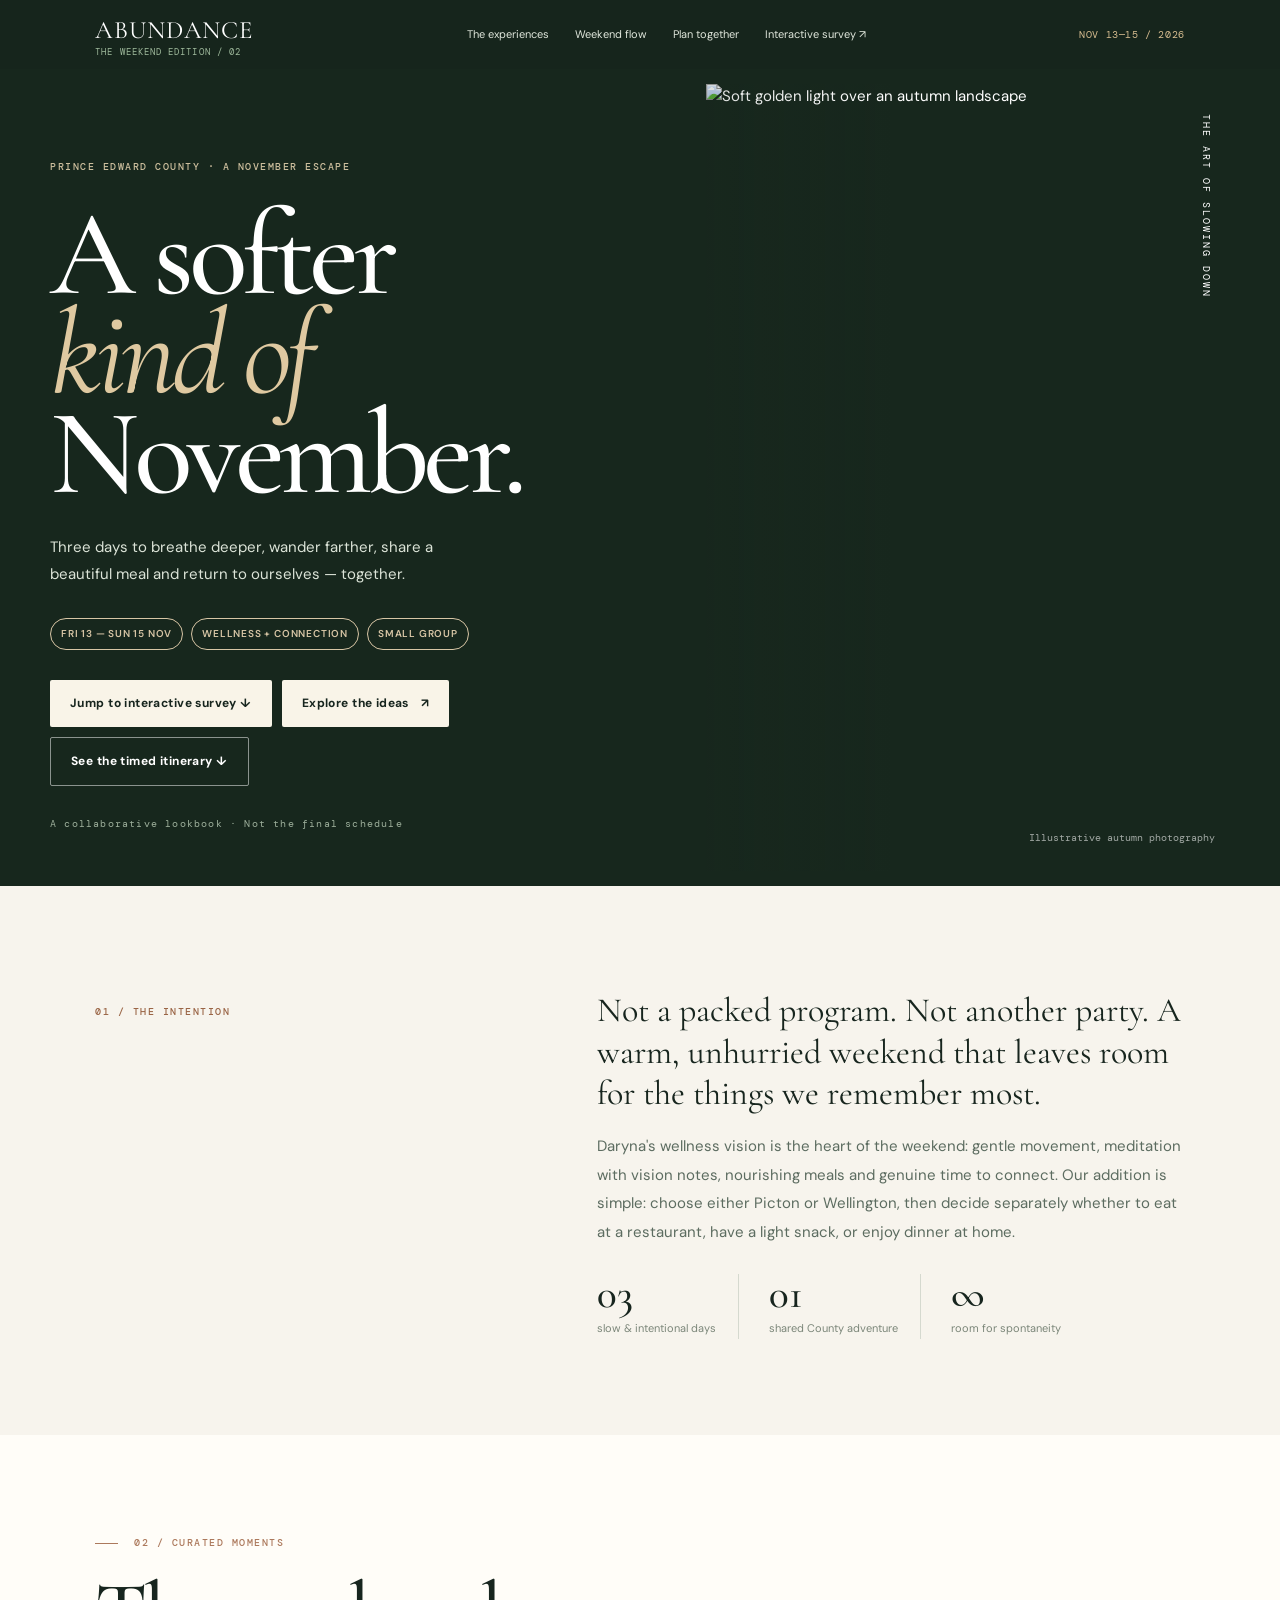
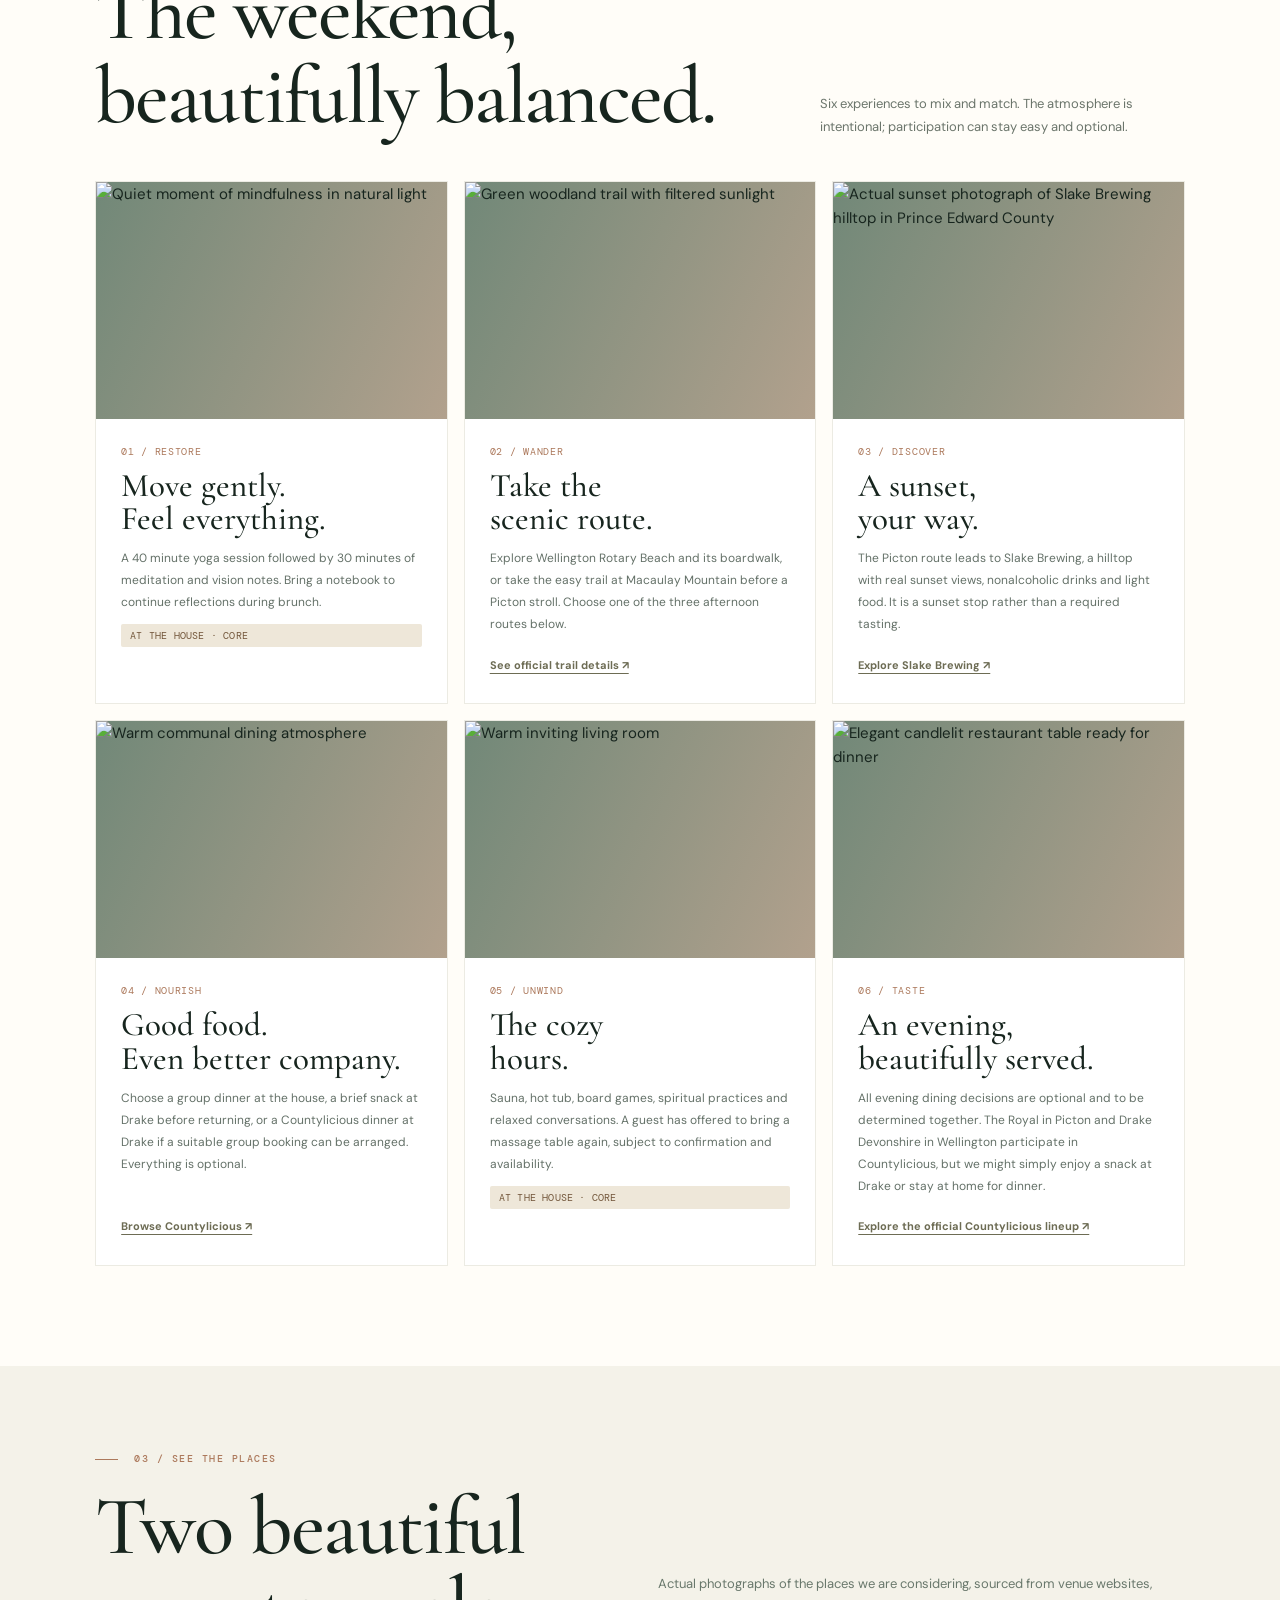
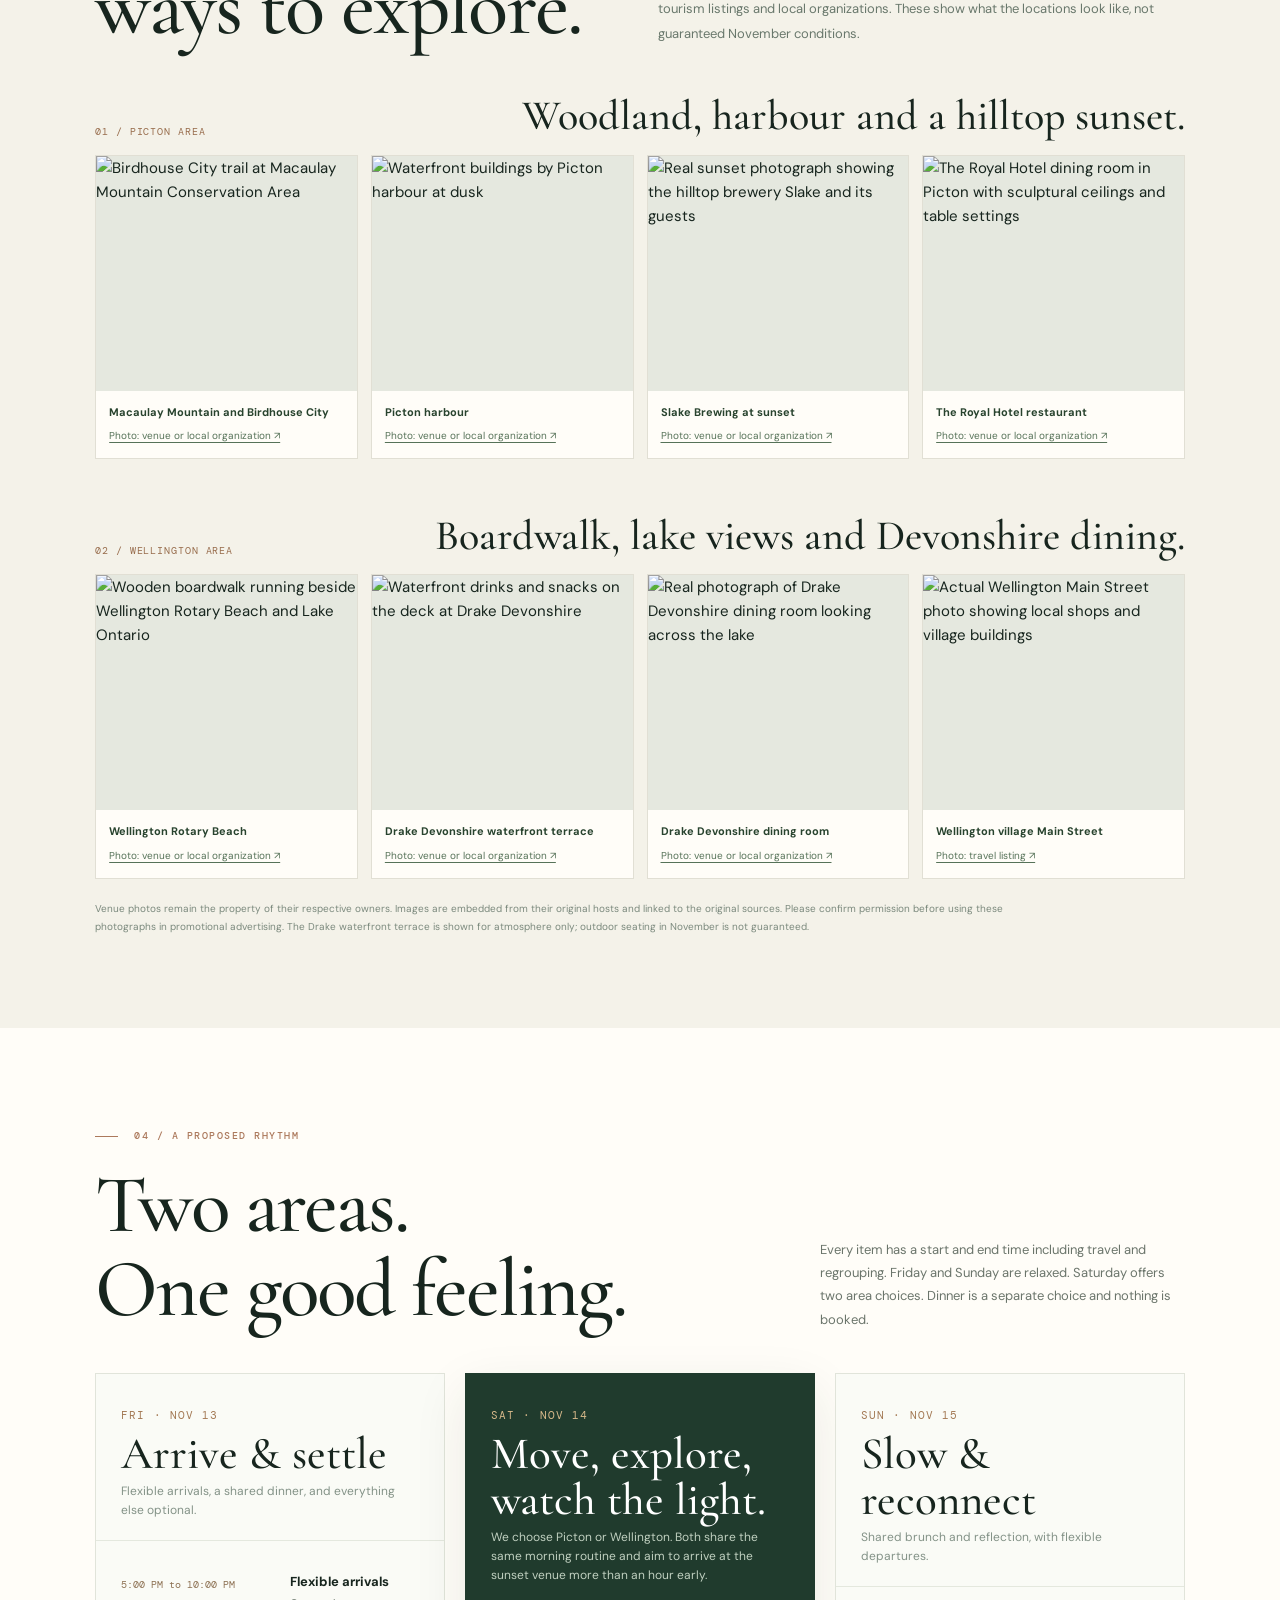
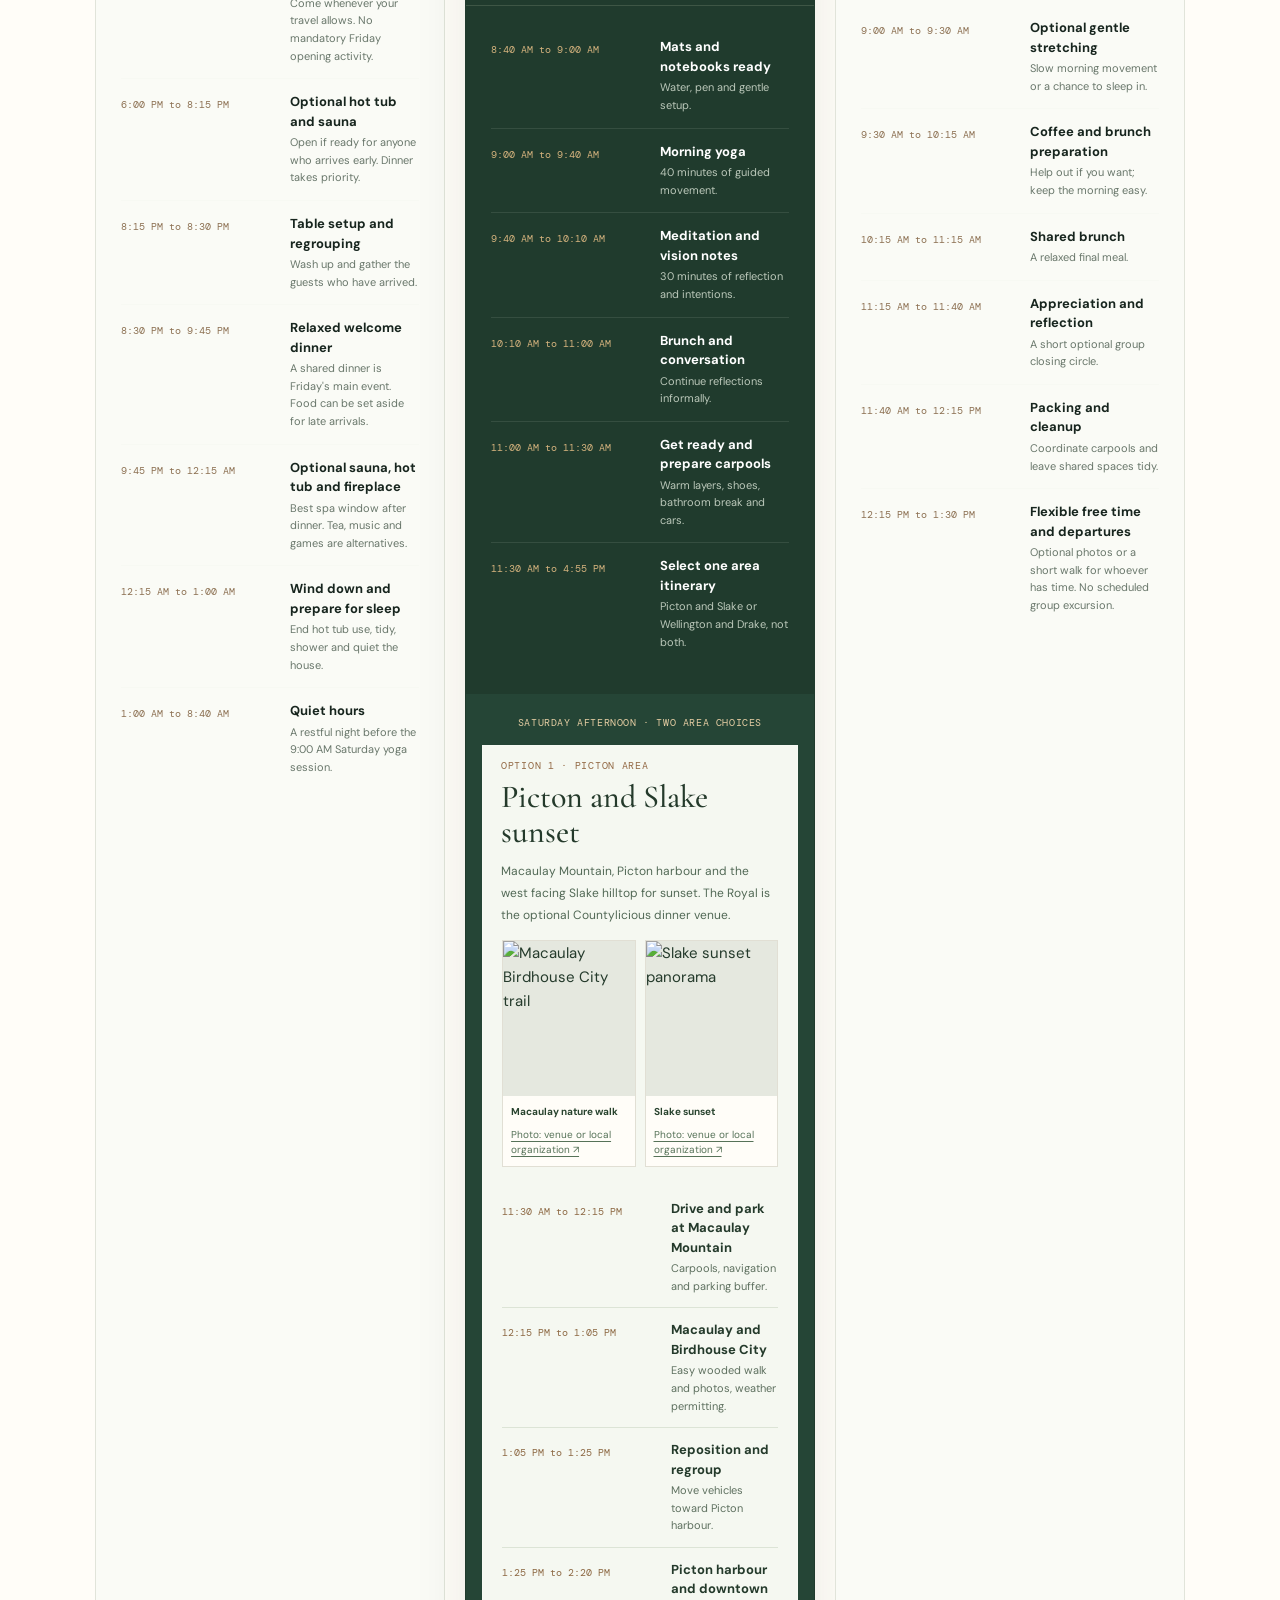
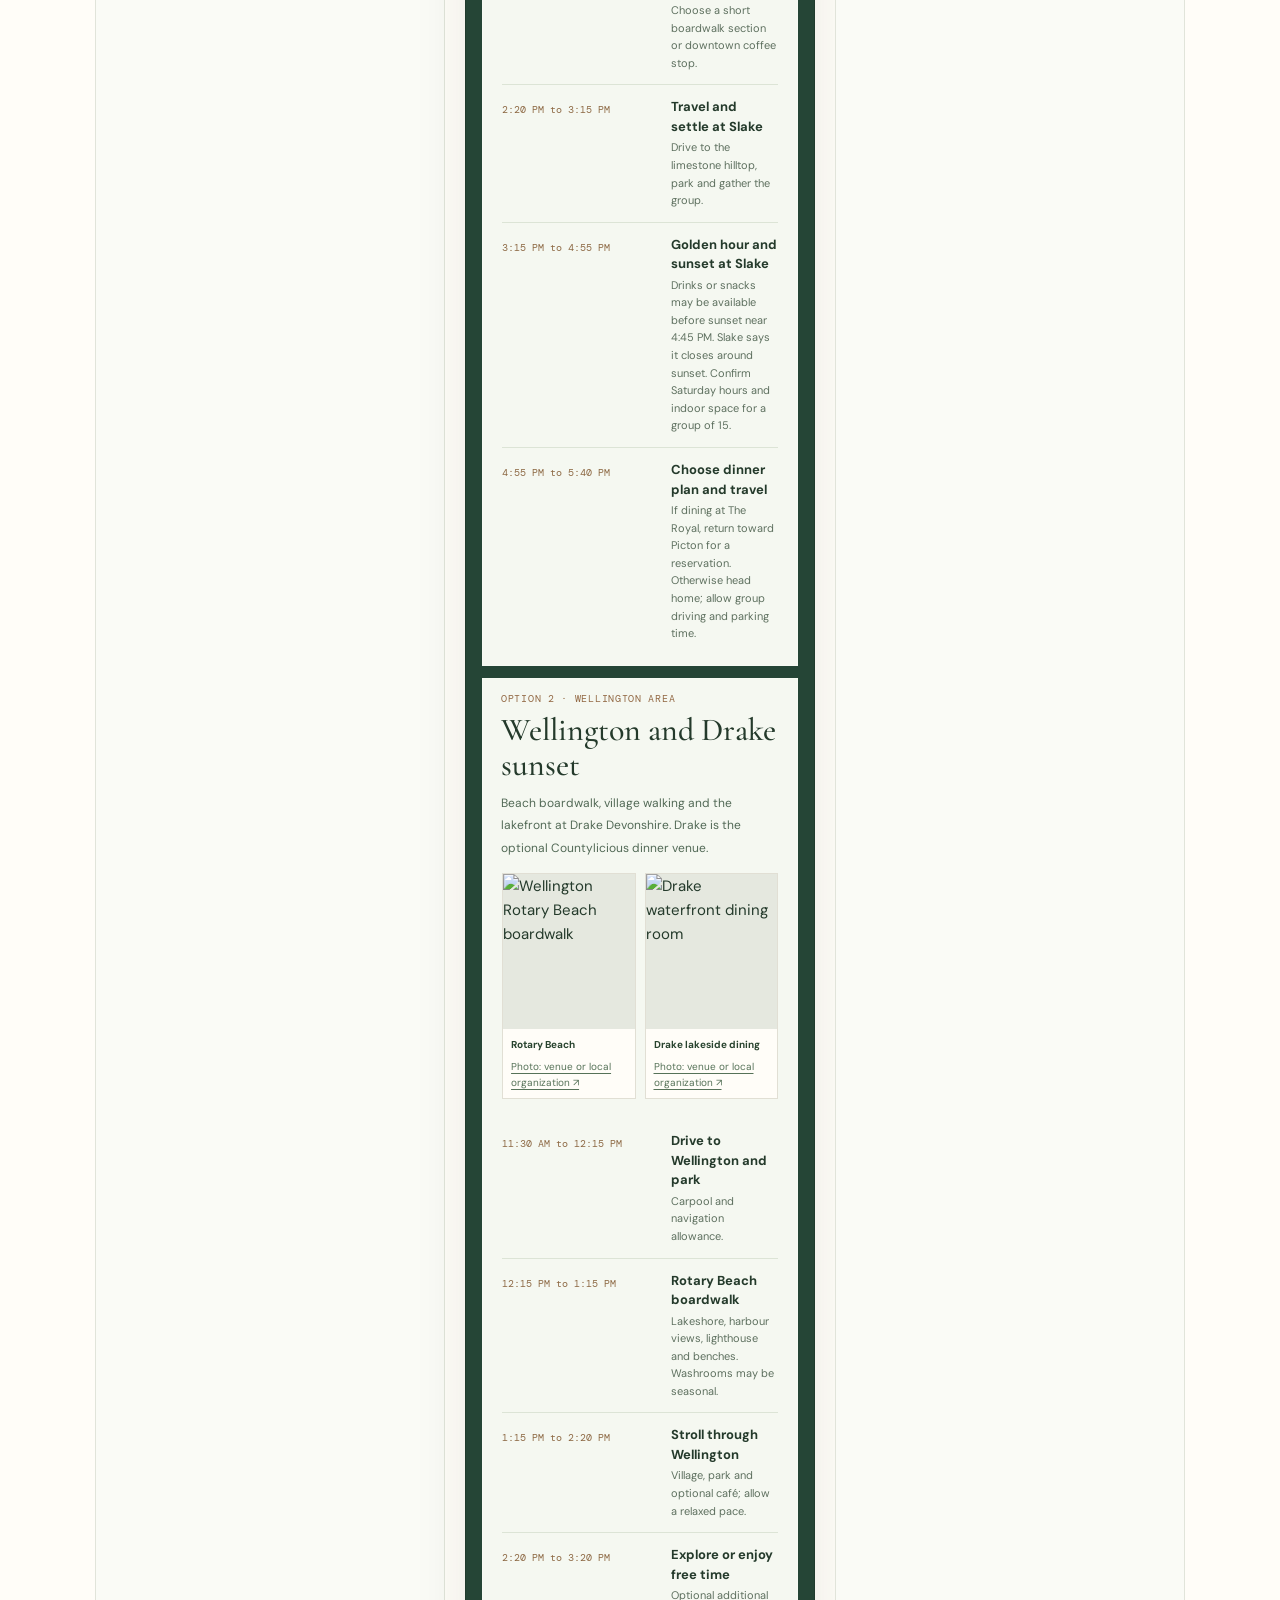
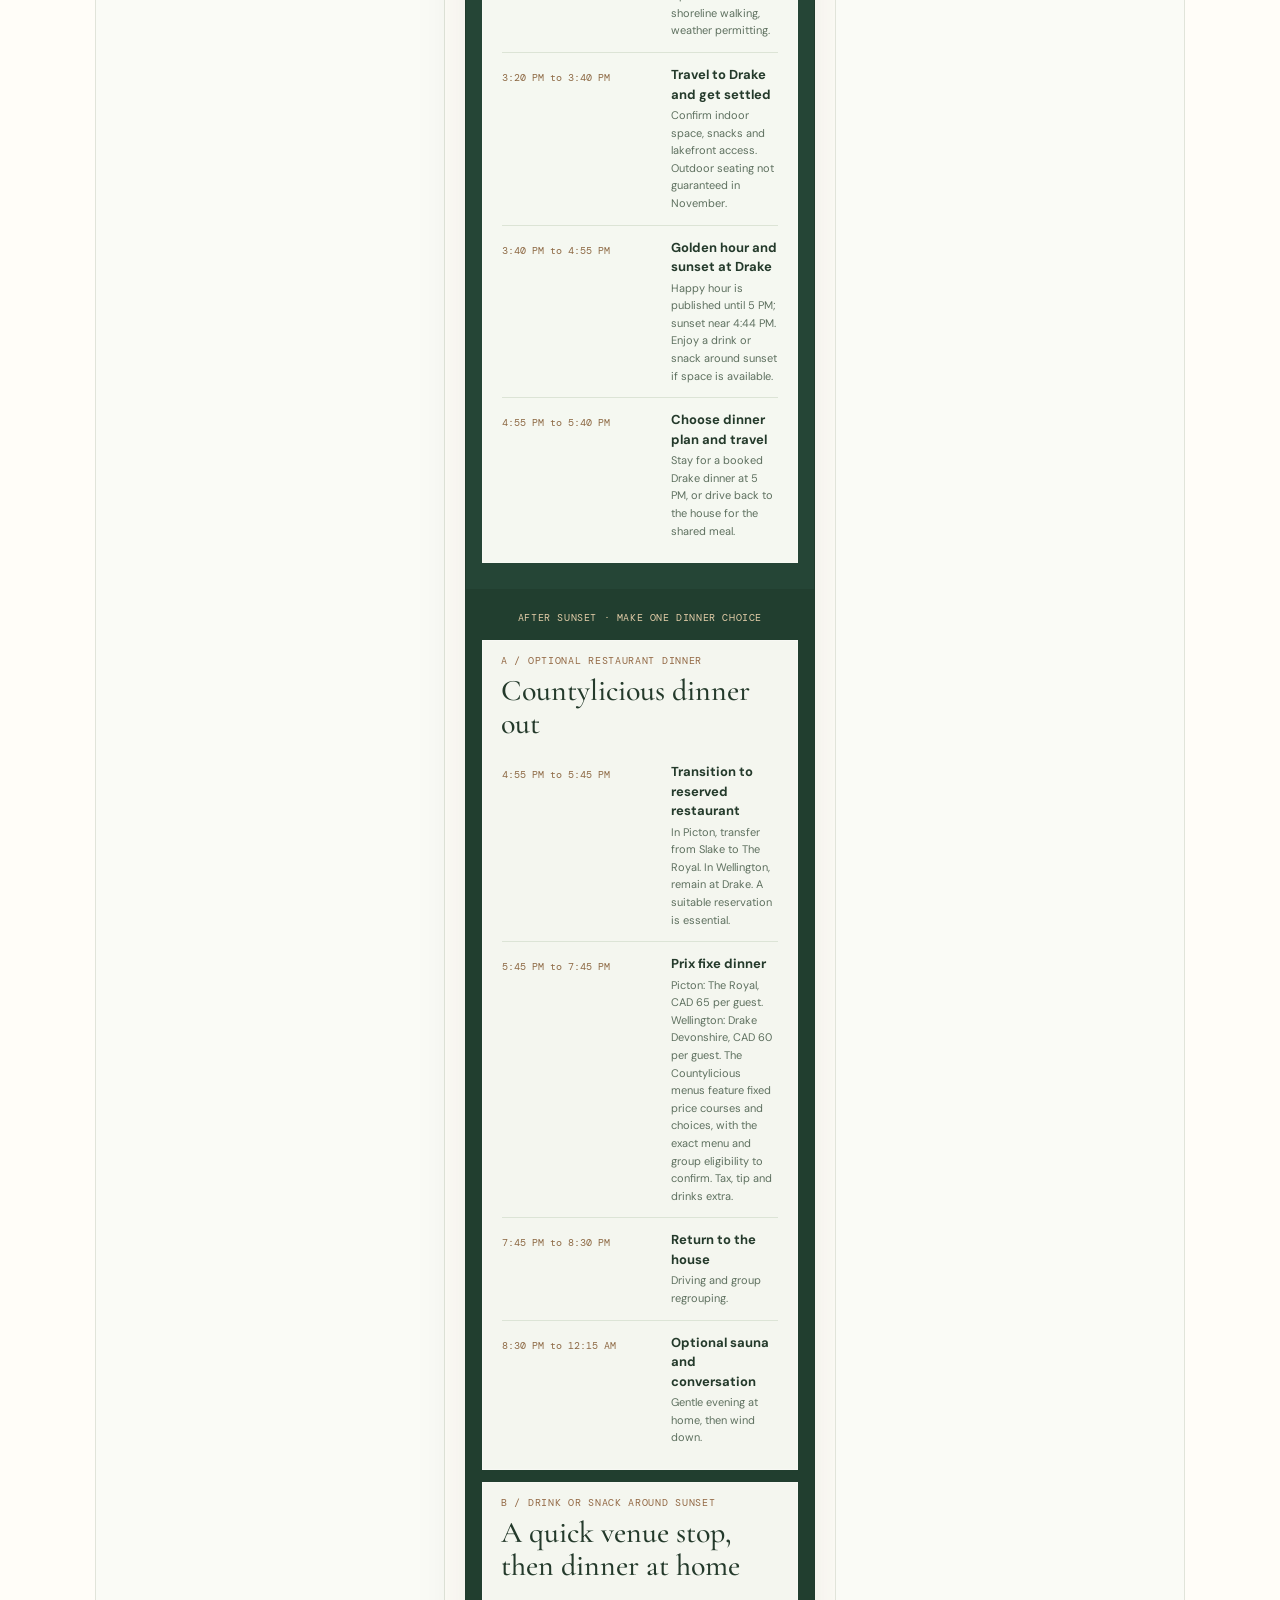
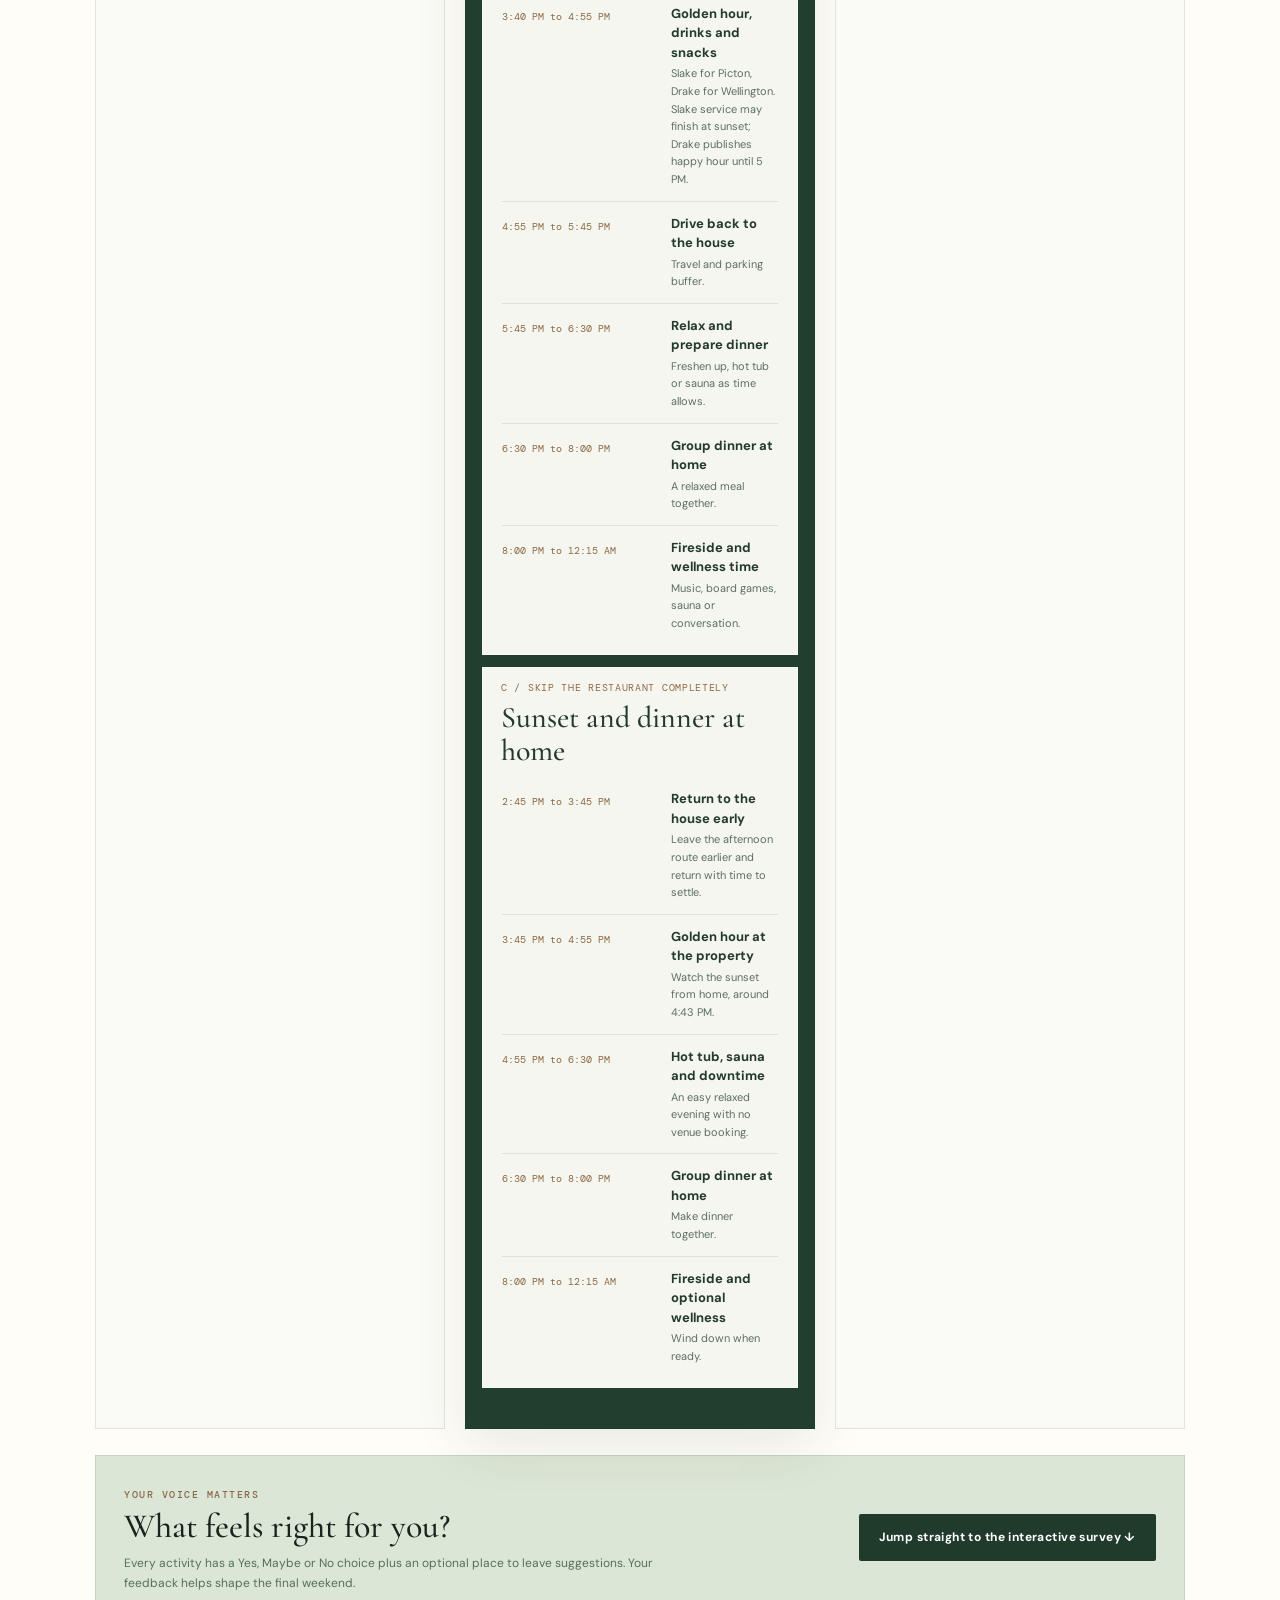
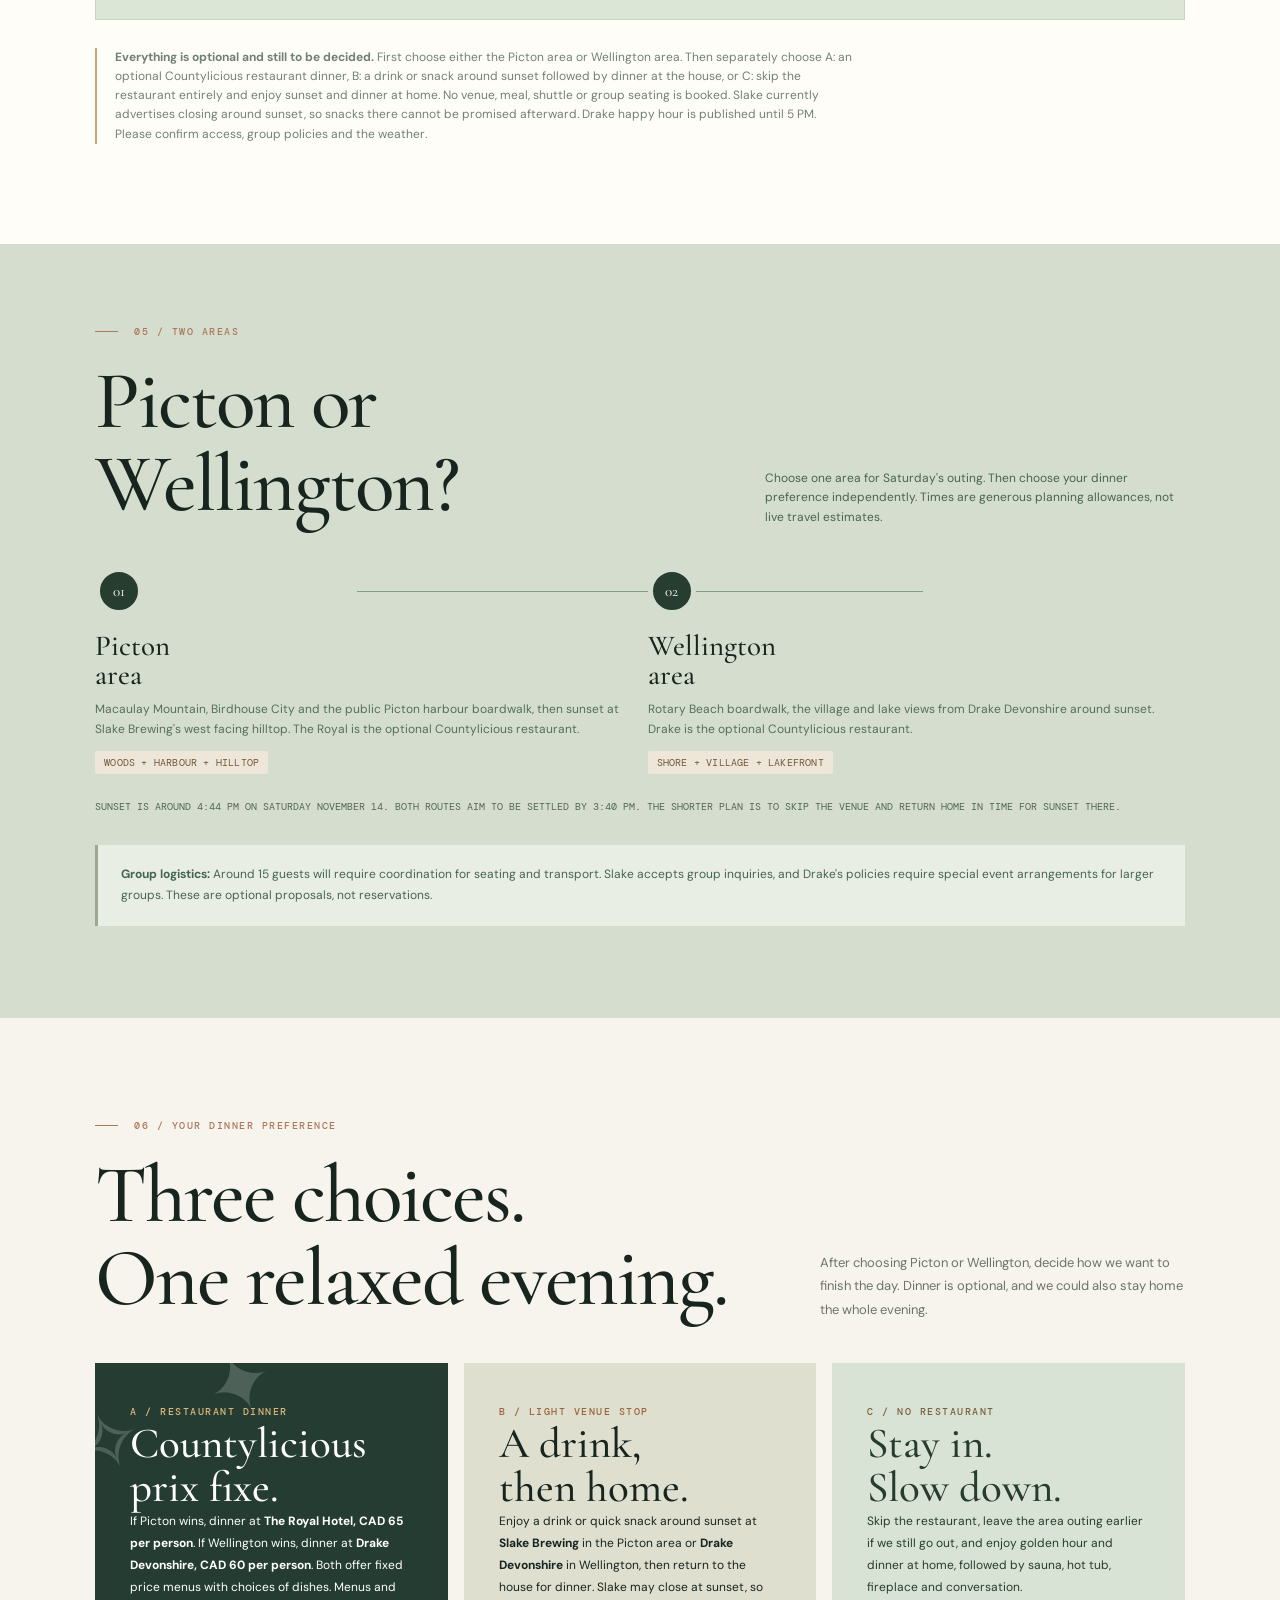
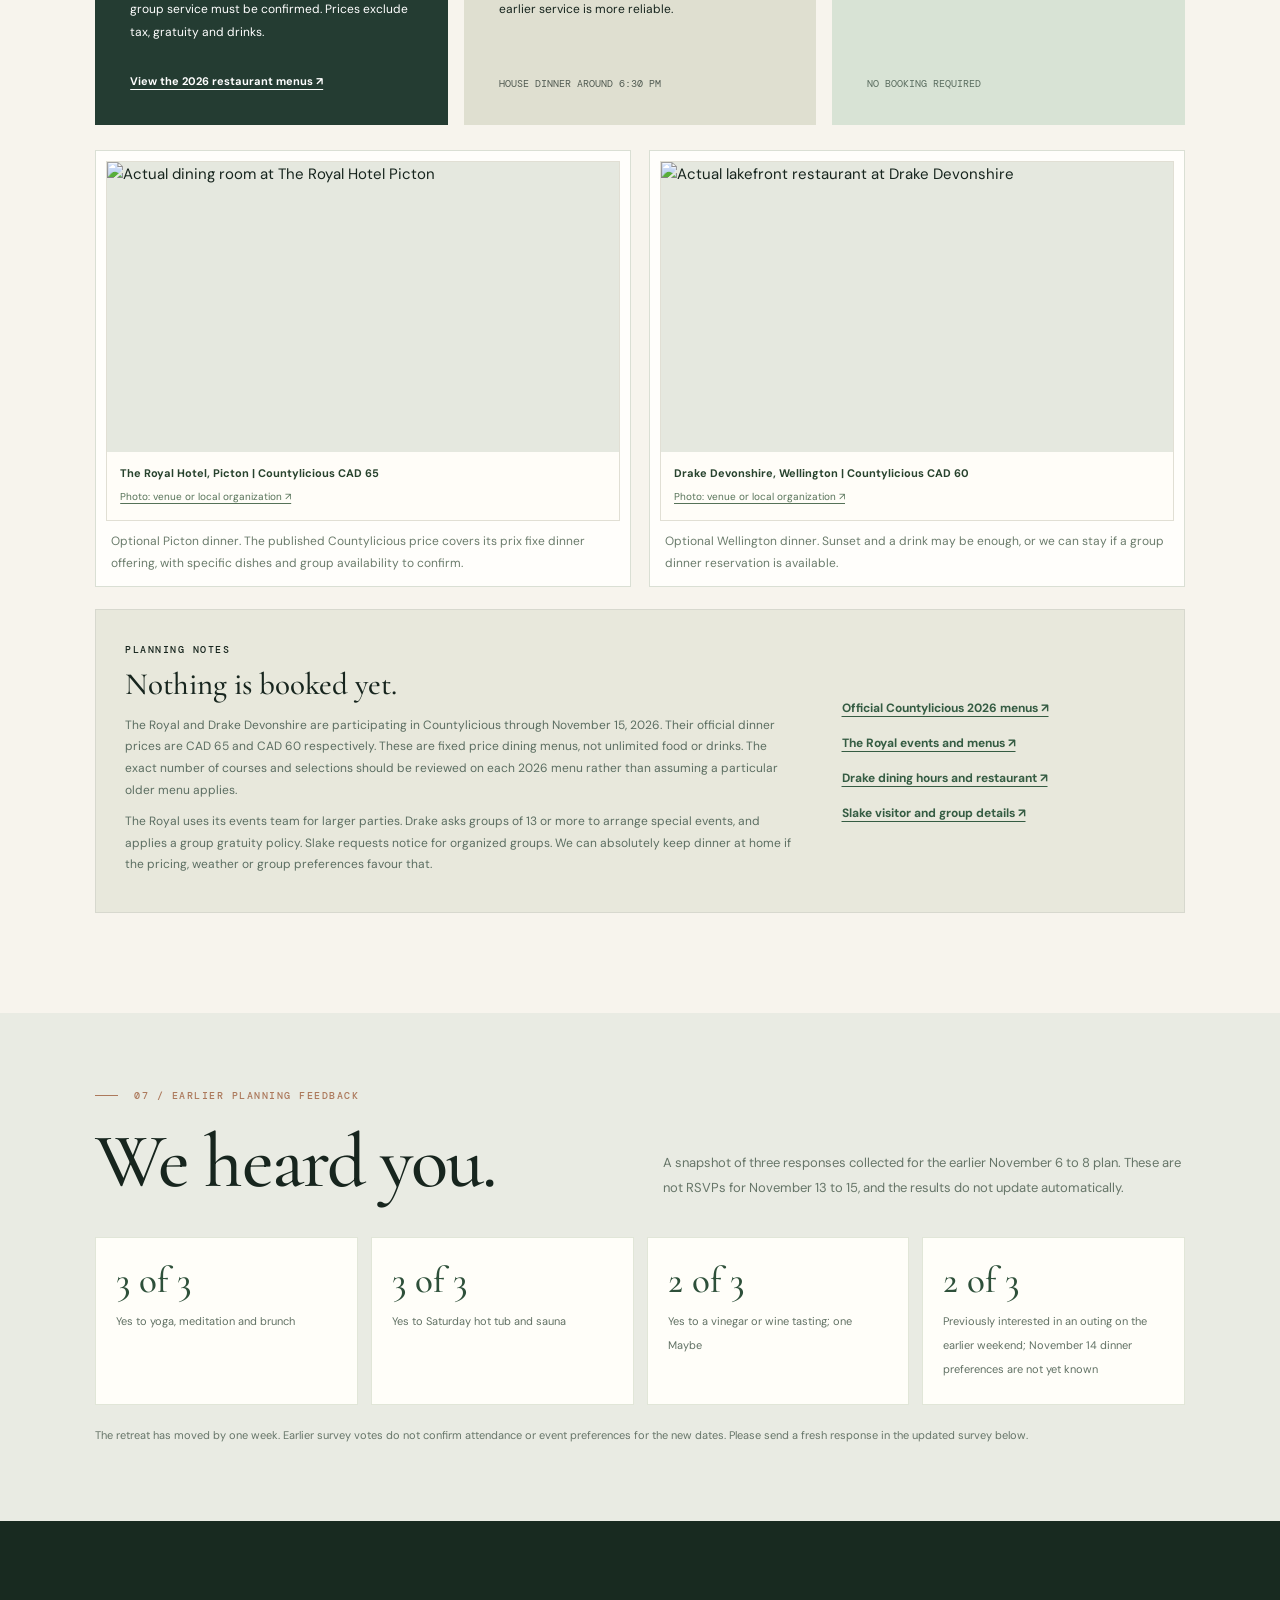
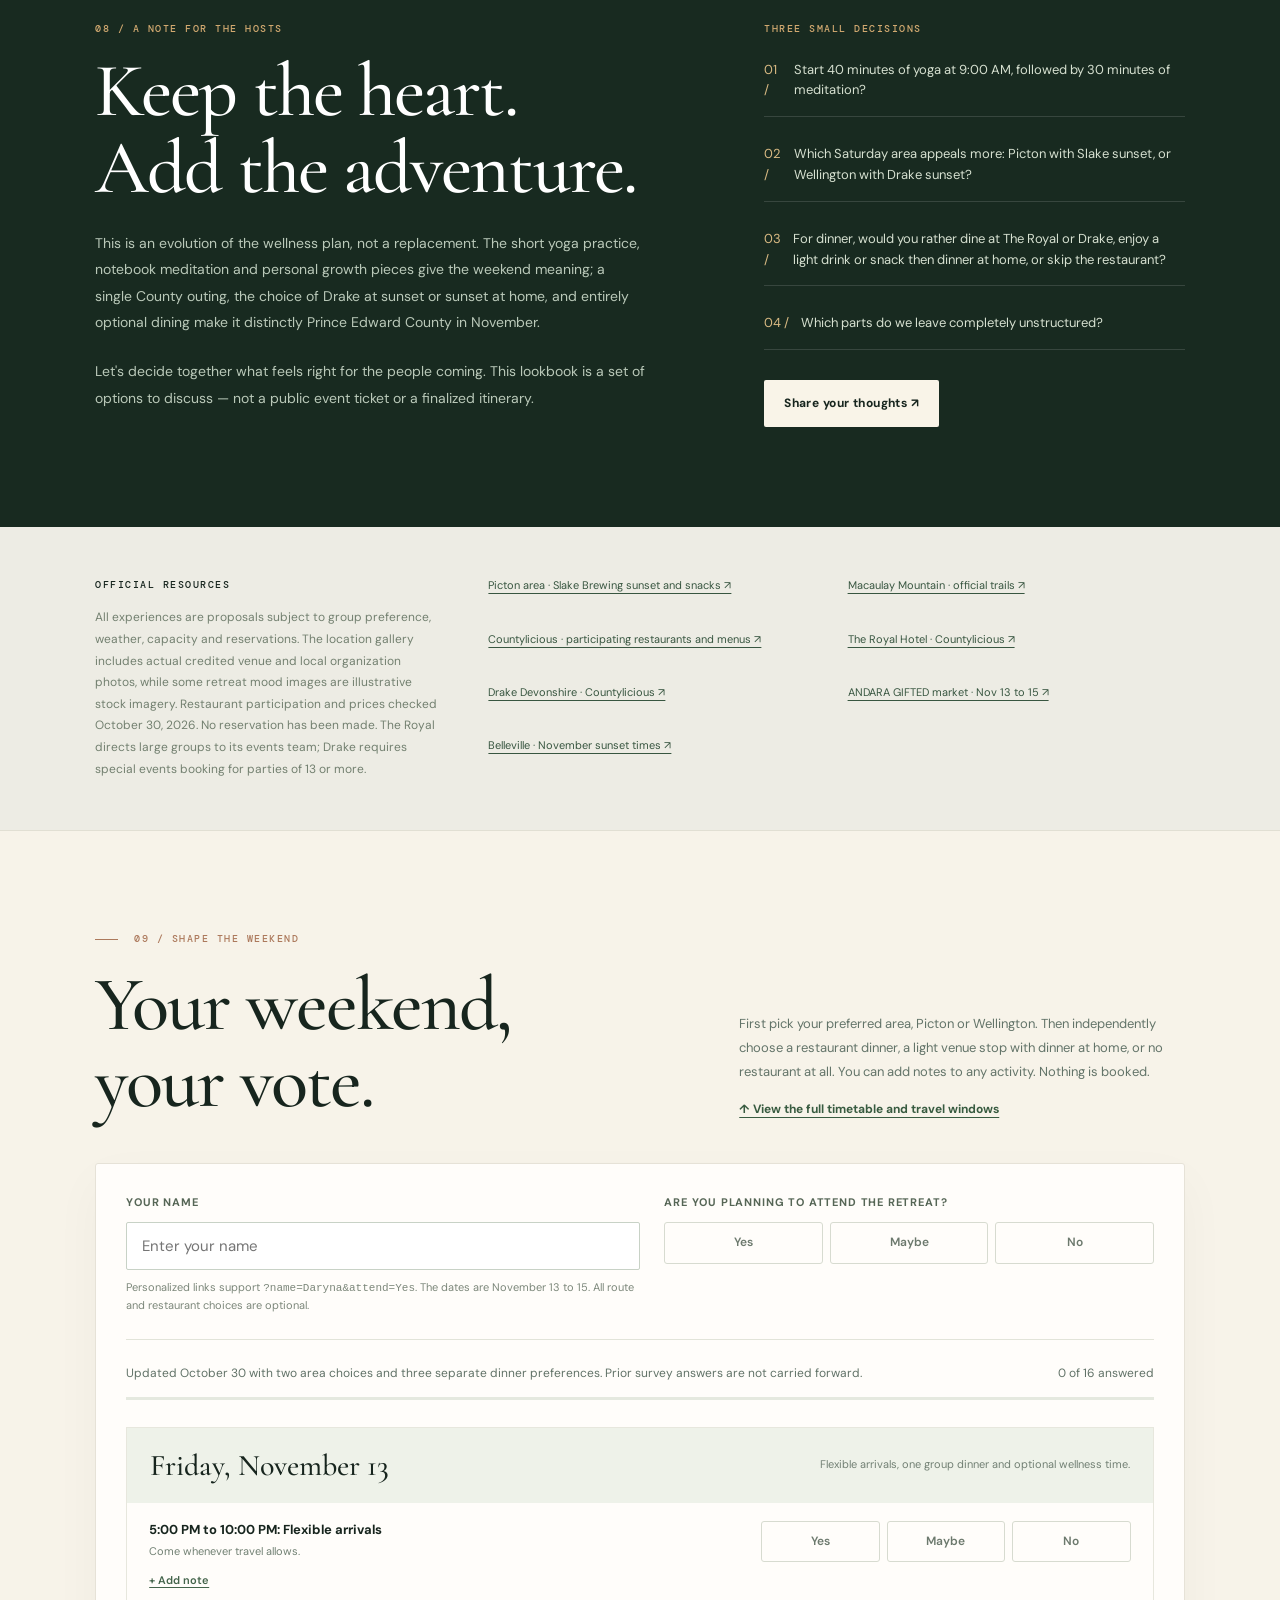
==== commit 16bf6852: "Use authentic Wellington village image in Wellington photo gallery" ====
--- a/retreats/abundance-nov-2026/index.html
+++ b/retreats/abundance-nov-2026/index.html
@@ -52,7 +52,7 @@
 <figure class="realphoto"><img loading="lazy" decoding="async" src="https://clubrunner.blob.core.windows.net/00000001166/Images/beach.jpg" alt="Wooden boardwalk running beside Wellington Rotary Beach and Lake Ontario"><figcaption><span>Wellington Rotary Beach</span><a href="https://wellingtonrotary.ca/stories/visit-wellington-rotary-beach" target="_blank" rel="noopener">Photo: venue or local organization ↗</a></figcaption></figure>
 <figure class="realphoto"><img loading="lazy" decoding="async" src="https://thedrake.ca/uploads/2025/06/IMG_2324_1-4-scaled-e1750170695326.jpg" alt="Waterfront drinks and snacks on the deck at Drake Devonshire"><figcaption><span>Drake Devonshire waterfront terrace</span><a href="https://thedrake.ca/drakedevonshire/" target="_blank" rel="noopener">Photo: venue or local organization ↗</a></figcaption></figure>
 <figure class="realphoto"><img loading="lazy" decoding="async" src="https://thedrake.ca/uploads/2025/03/17115249257_6829ace54b_o-3-scaled-e1750168620539.jpg" alt="Real photograph of Drake Devonshire dining room looking across the lake"><figcaption><span>Drake Devonshire dining room</span><a href="https://thedrake.ca/restaurant/drake-devonshire/" target="_blank" rel="noopener">Photo: venue or local organization ↗</a></figcaption></figure>
-<figure class="realphoto"><img loading="lazy" decoding="async" src="https://dynamic-media-cdn.tripadvisor.com/media/photo-o/2c/2f/92/12/view-from-the-slake-brewing.jpg?h=800&s=1&w=1400" alt="Panoramic sunset visible through the indoor windows at Slake Brewing"><figcaption><span>Slake indoor sunset view in the Picton area</span><a href="https://www.tripadvisor.com/Attraction_Review-g183797-d21401822-Reviews-Slake_Brewing-Picton_Prince_Edward_County_Ontario.html" target="_blank" rel="noopener">Photo: venue or local organization ↗</a></figcaption></figure>
+<figure class="realphoto"><img loading="lazy" decoding="async" src="https://images.trvl-media.com/place/6297760/2b7cdc6b-fcb3-4dc6-a4ac-871032b6e501.jpg" alt="Actual Wellington Main Street photo showing local shops and village buildings"><figcaption><span>Wellington village Main Street</span><a href="https://www.expedia.ca/Wellington.dx6297760" target="_blank" rel="noopener">Photo: travel listing ↗</a></figcaption></figure>
 </div>
 <p class="place-gallery__footnote">Venue photos remain the property of their respective owners. Images are embedded from their original hosts and linked to the original sources. Please confirm permission before using these photographs in promotional advertising. The Drake waterfront terrace is shown for atmosphere only; outdoor seating in November is not guaranteed.</p>
 </div></section><section class="section section--white" id="schedule"><div class="wrap"><div class="sectionhead"><div><div class="kicker eyebrow">04 / A proposed rhythm</div><h2>Two areas.<br>One good feeling.</h2></div><p>Every item has a start and end time including travel and regrouping. Friday and Sunday are relaxed. Saturday offers two area choices. Dinner is a separate choice and nothing is booked.</p></div>
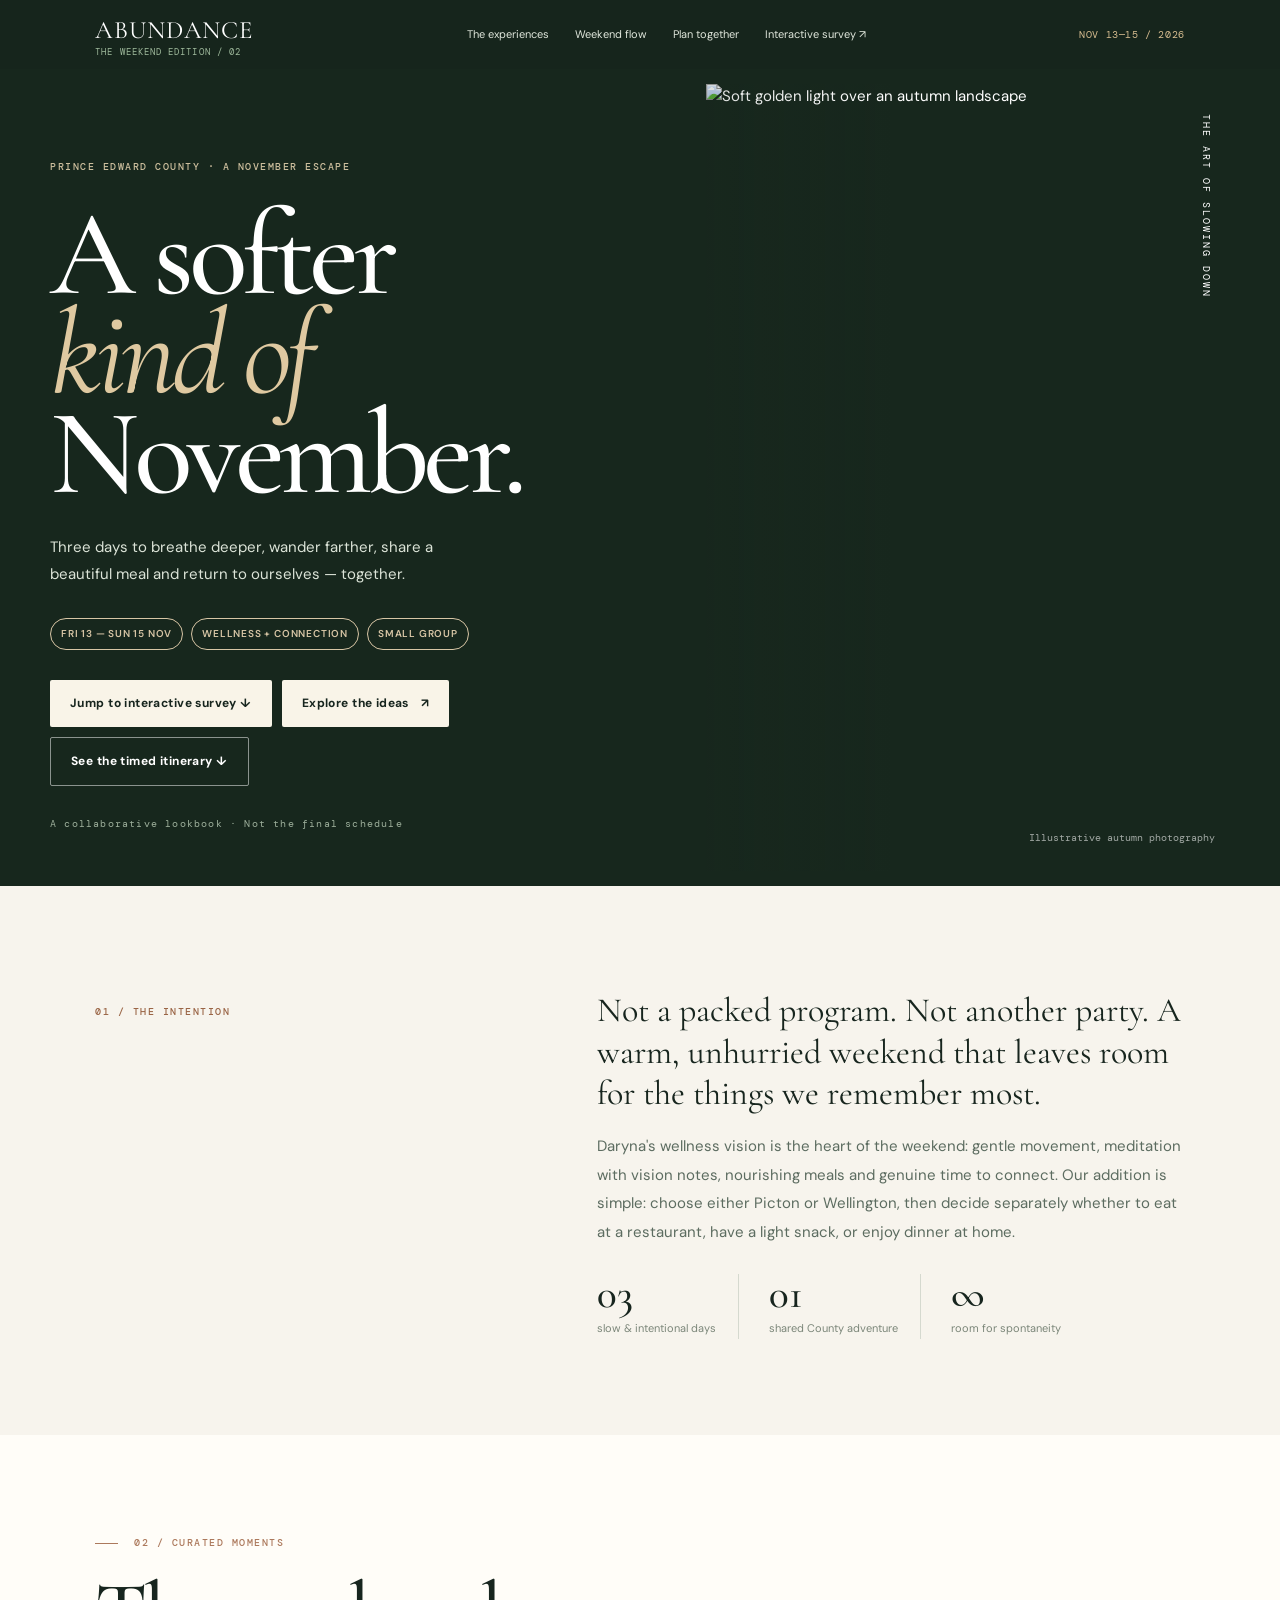
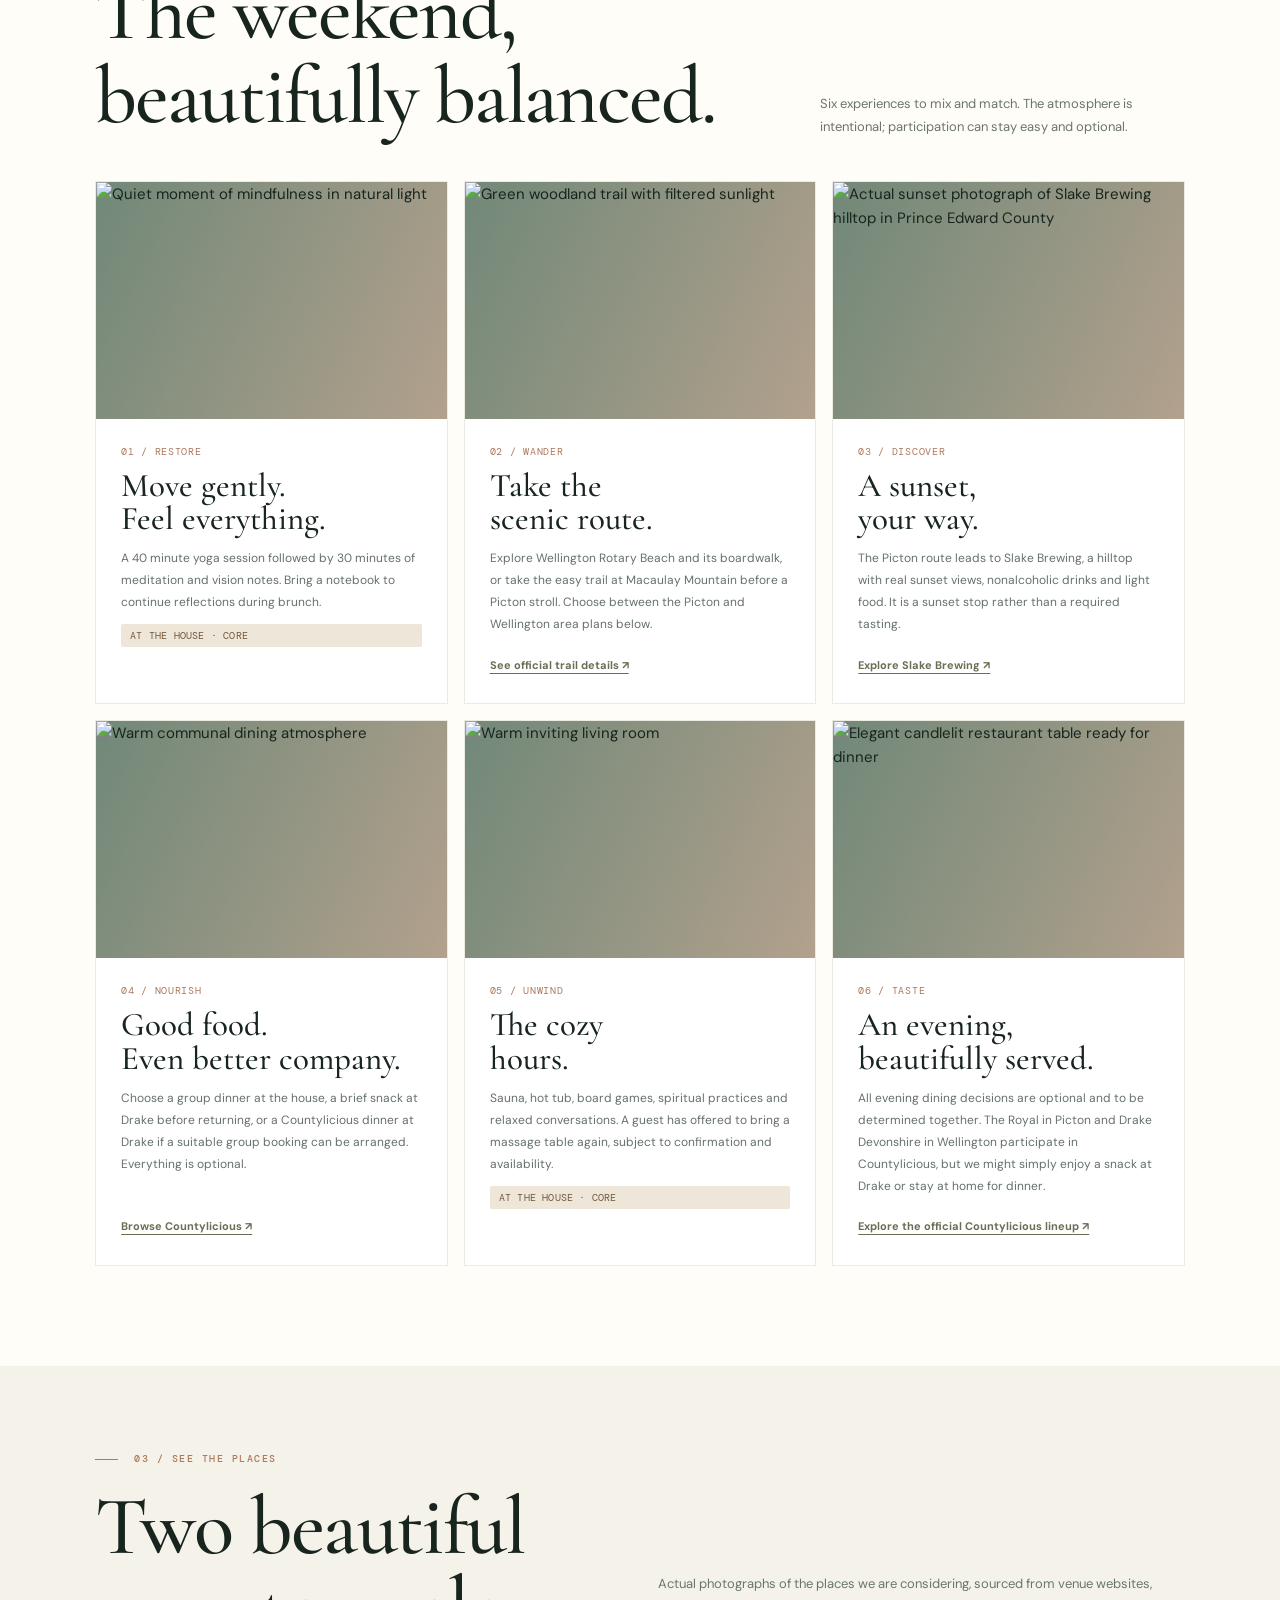
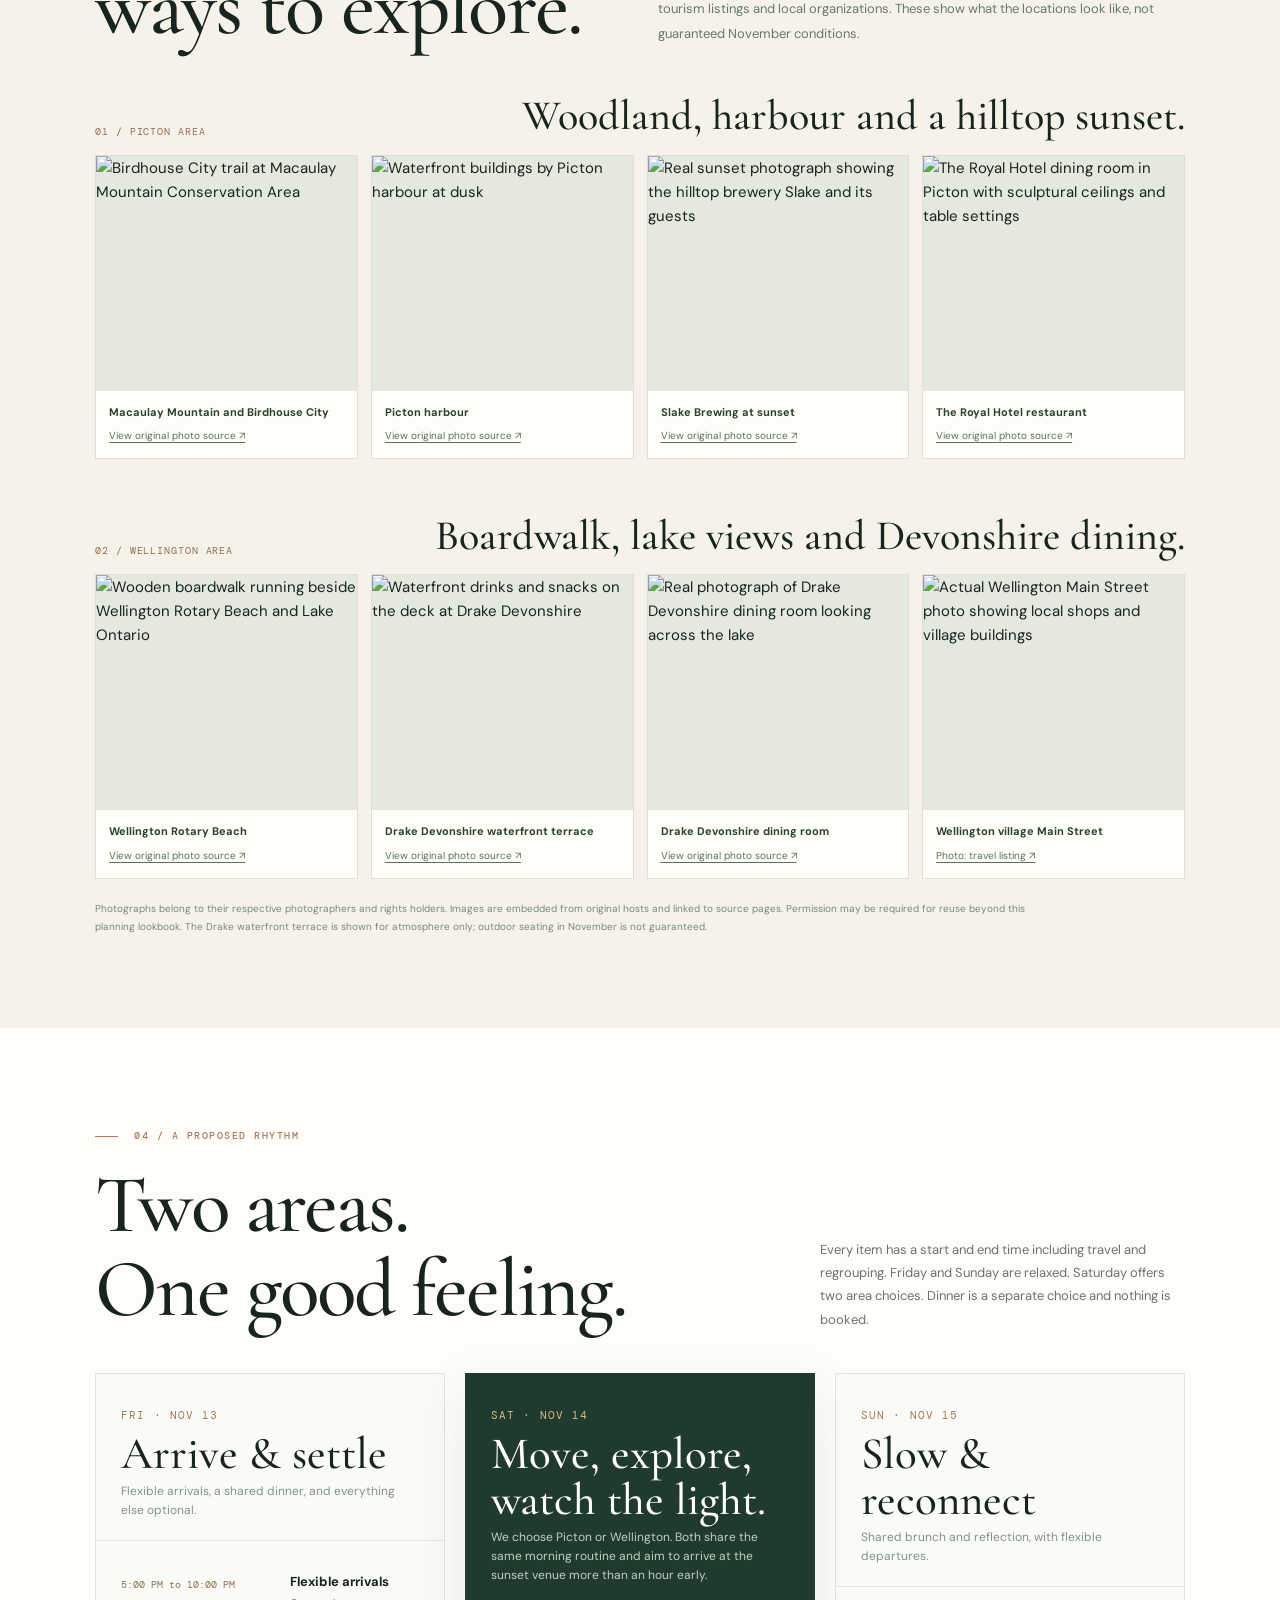
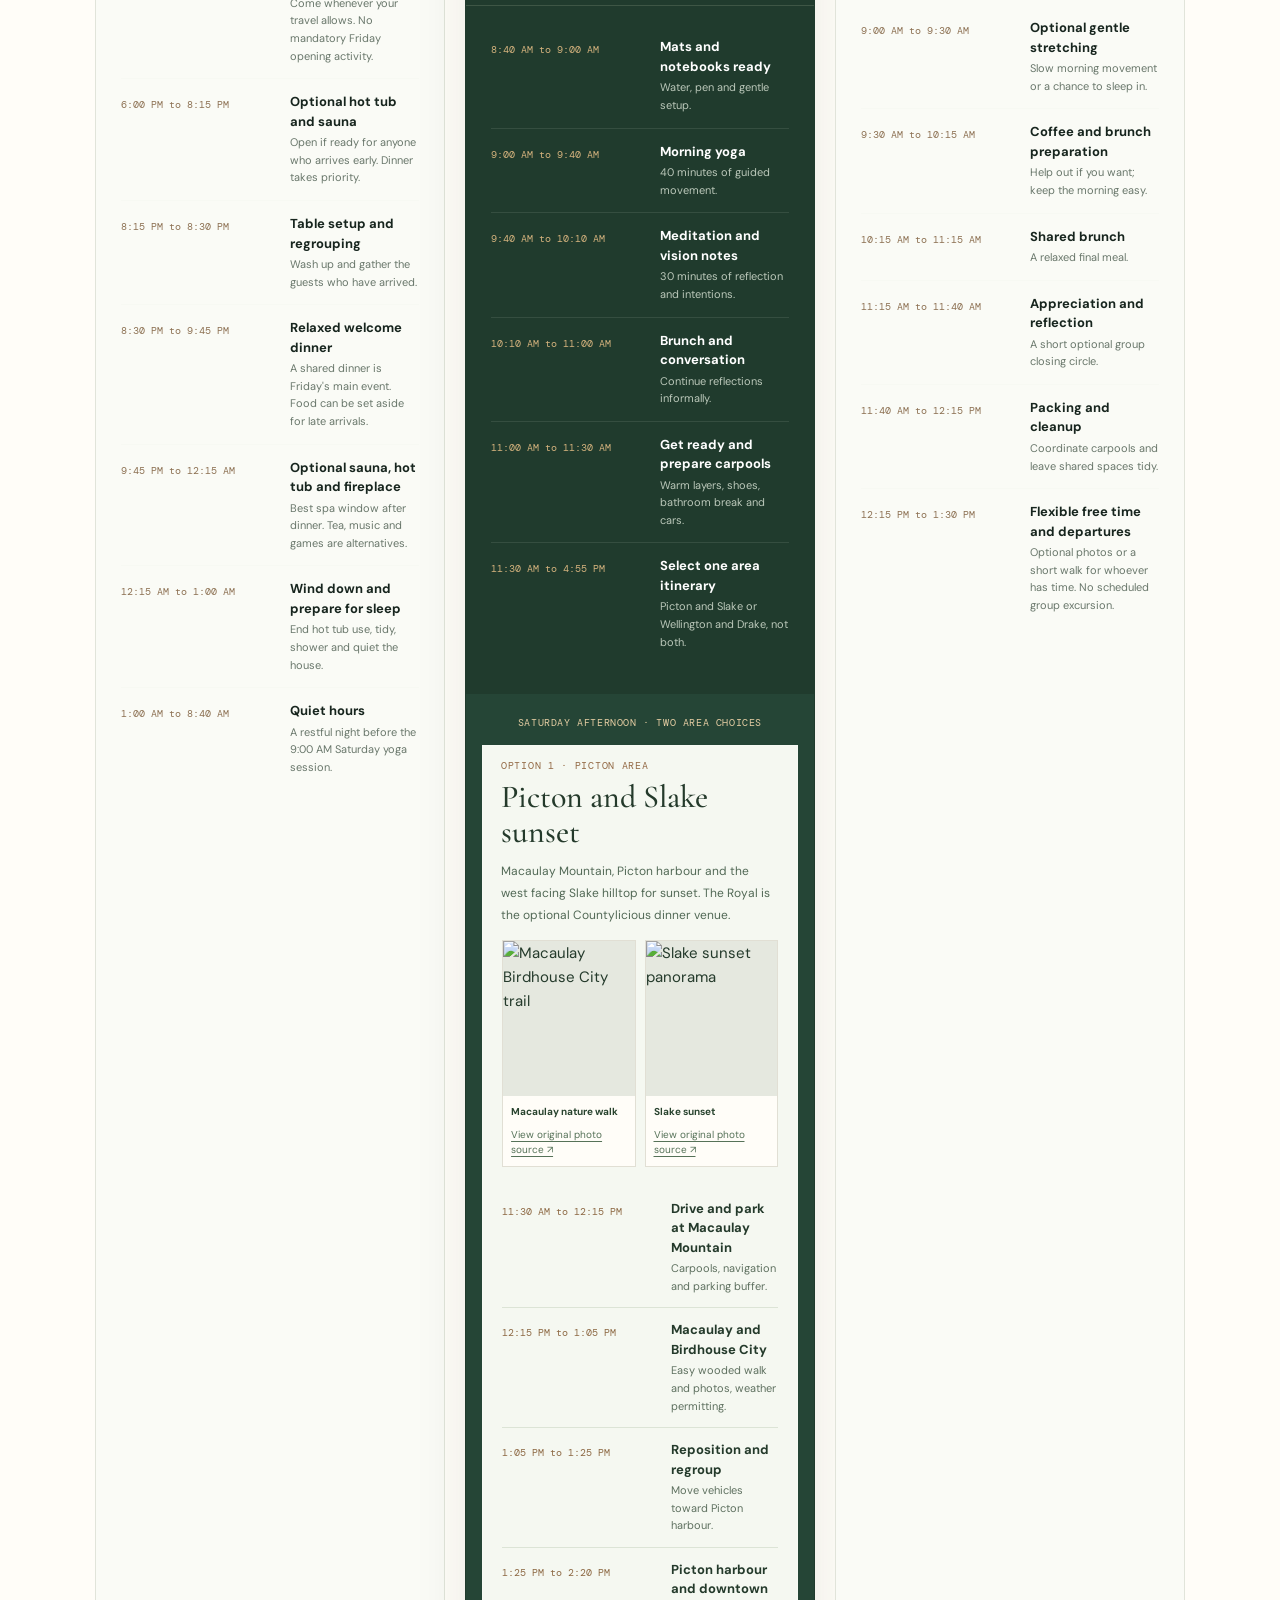
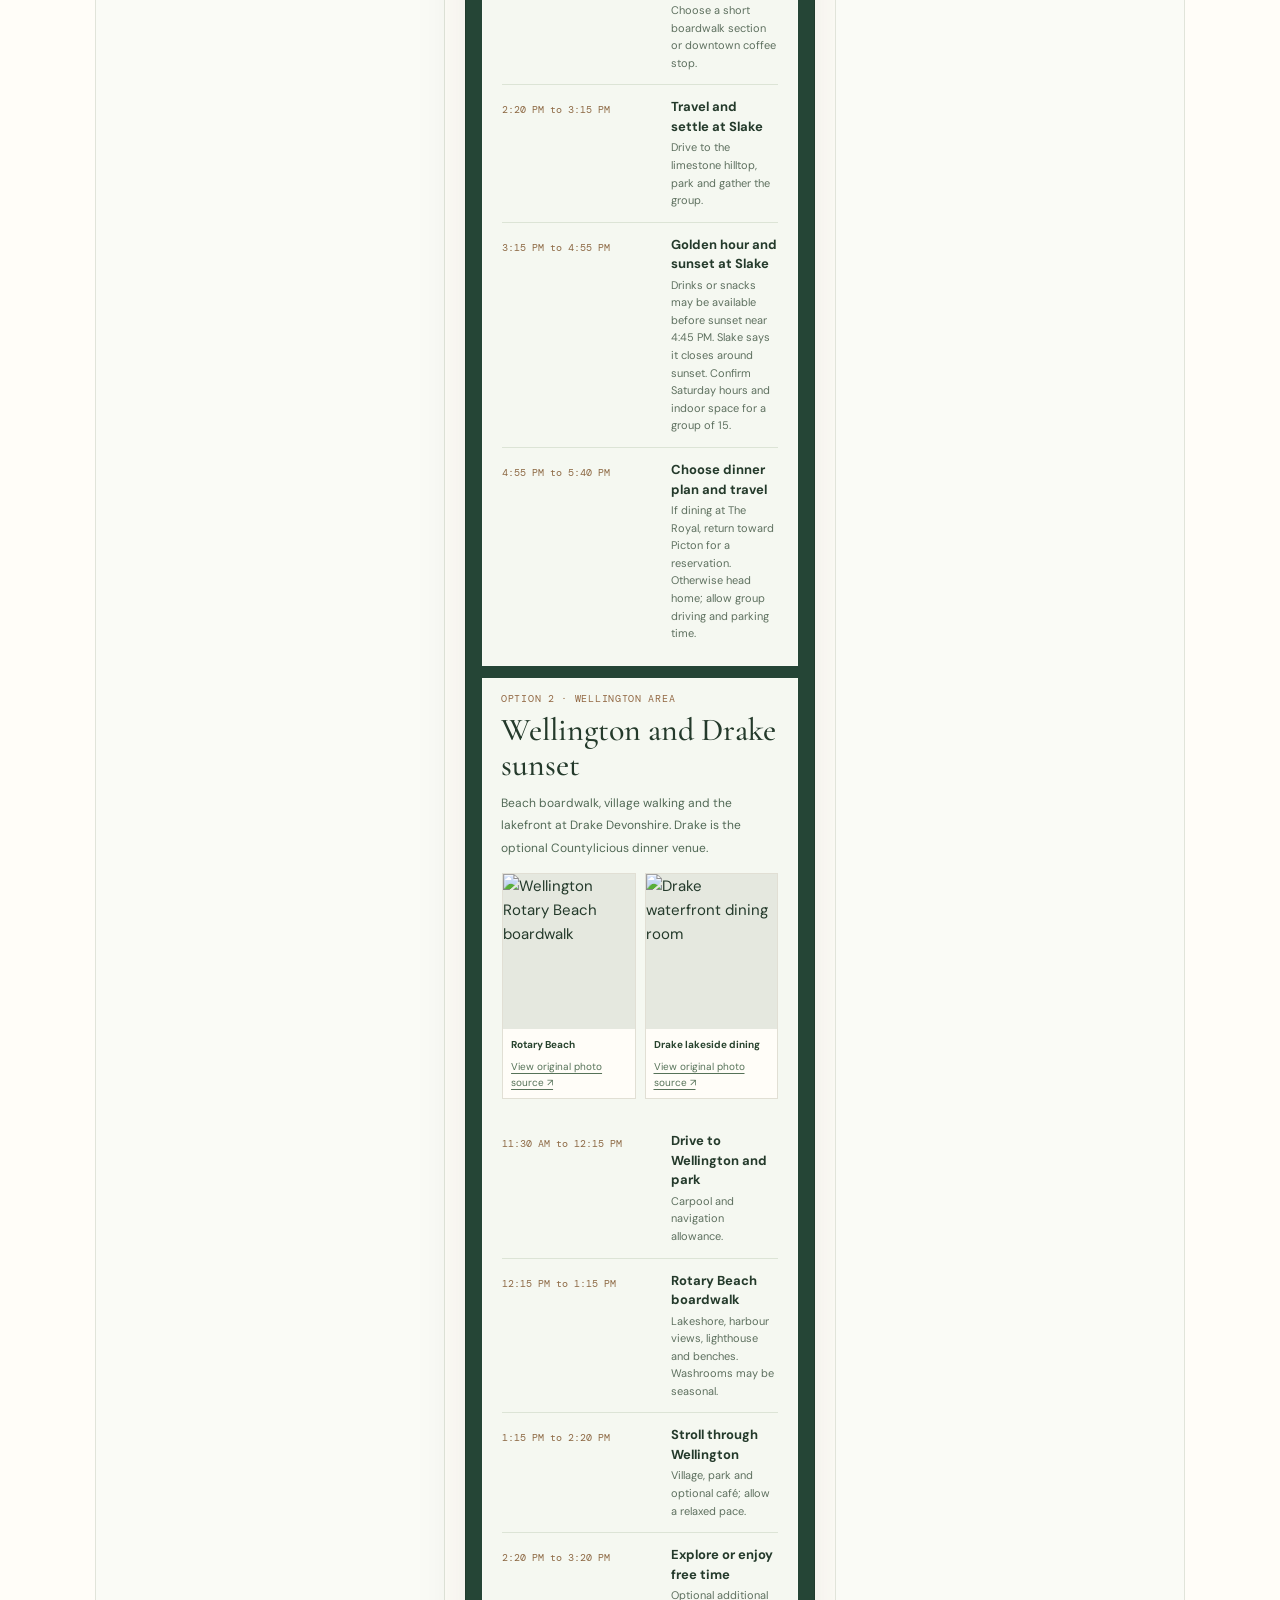
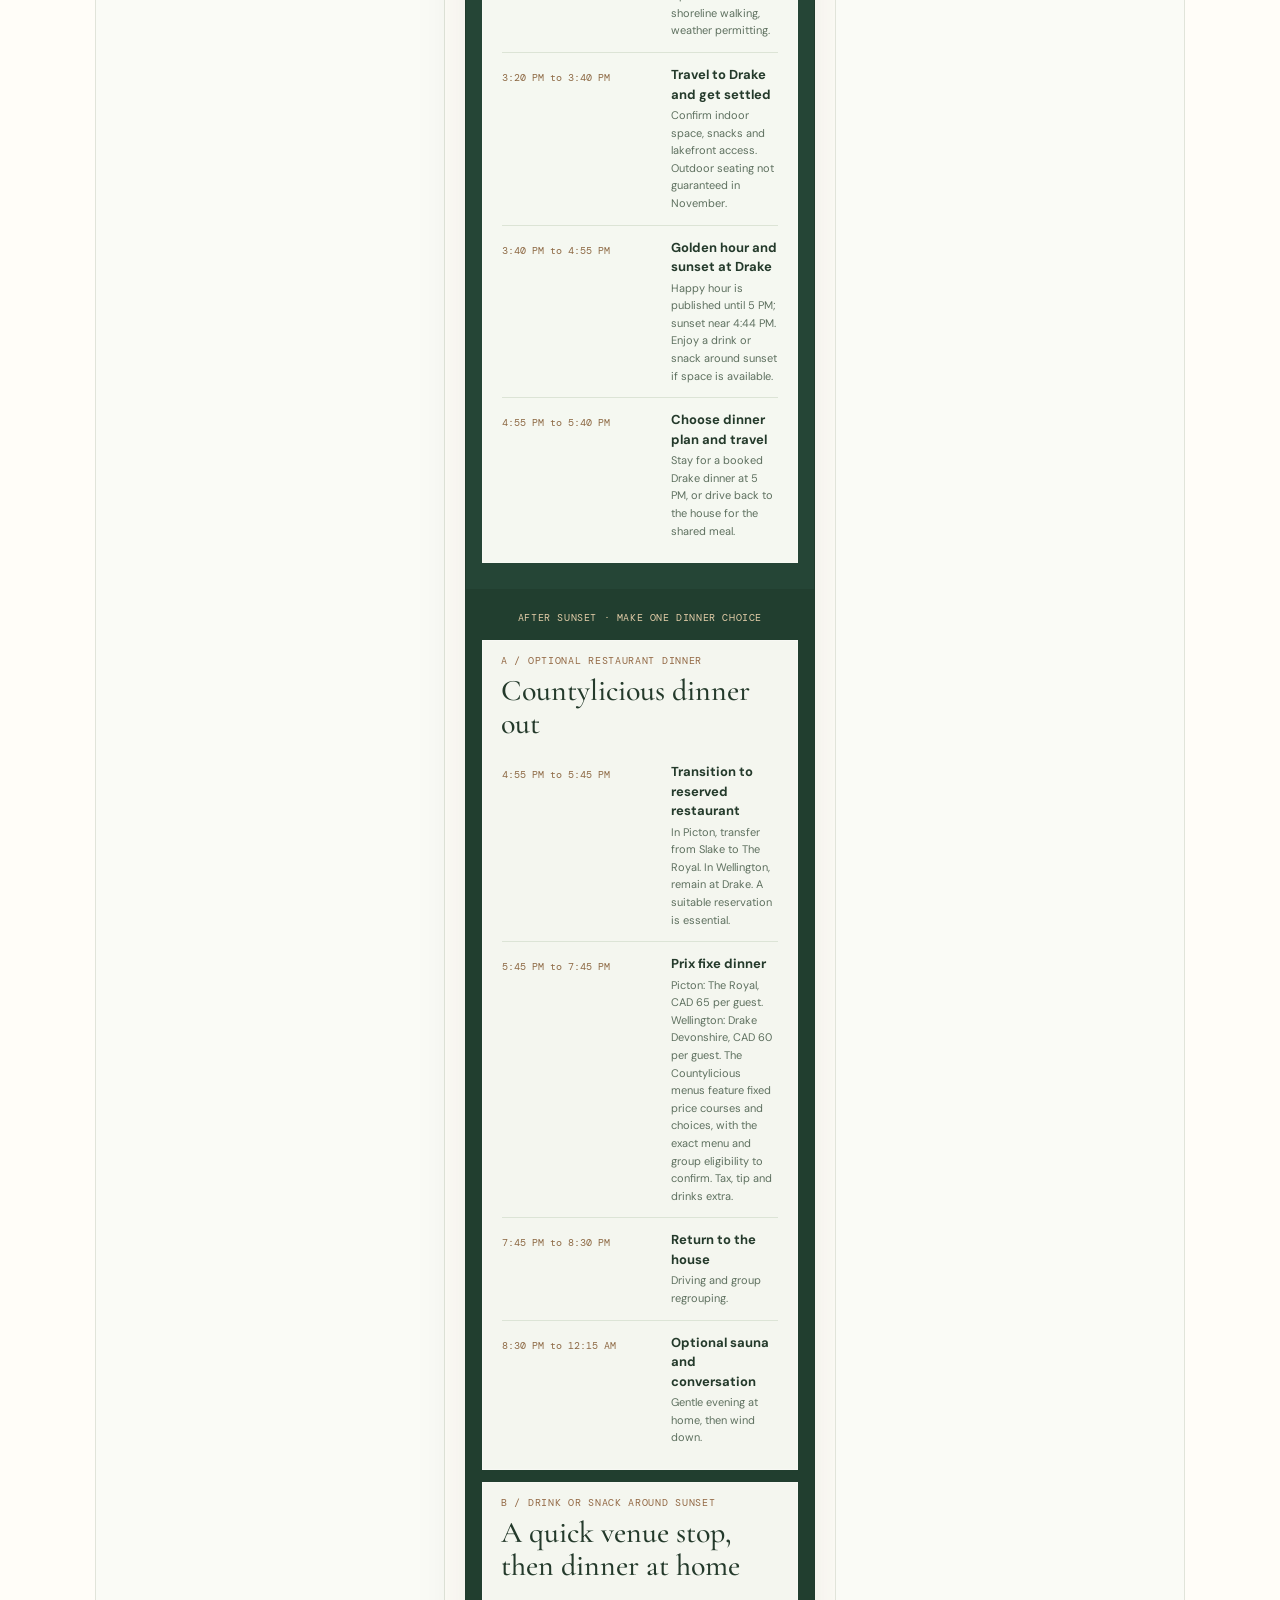
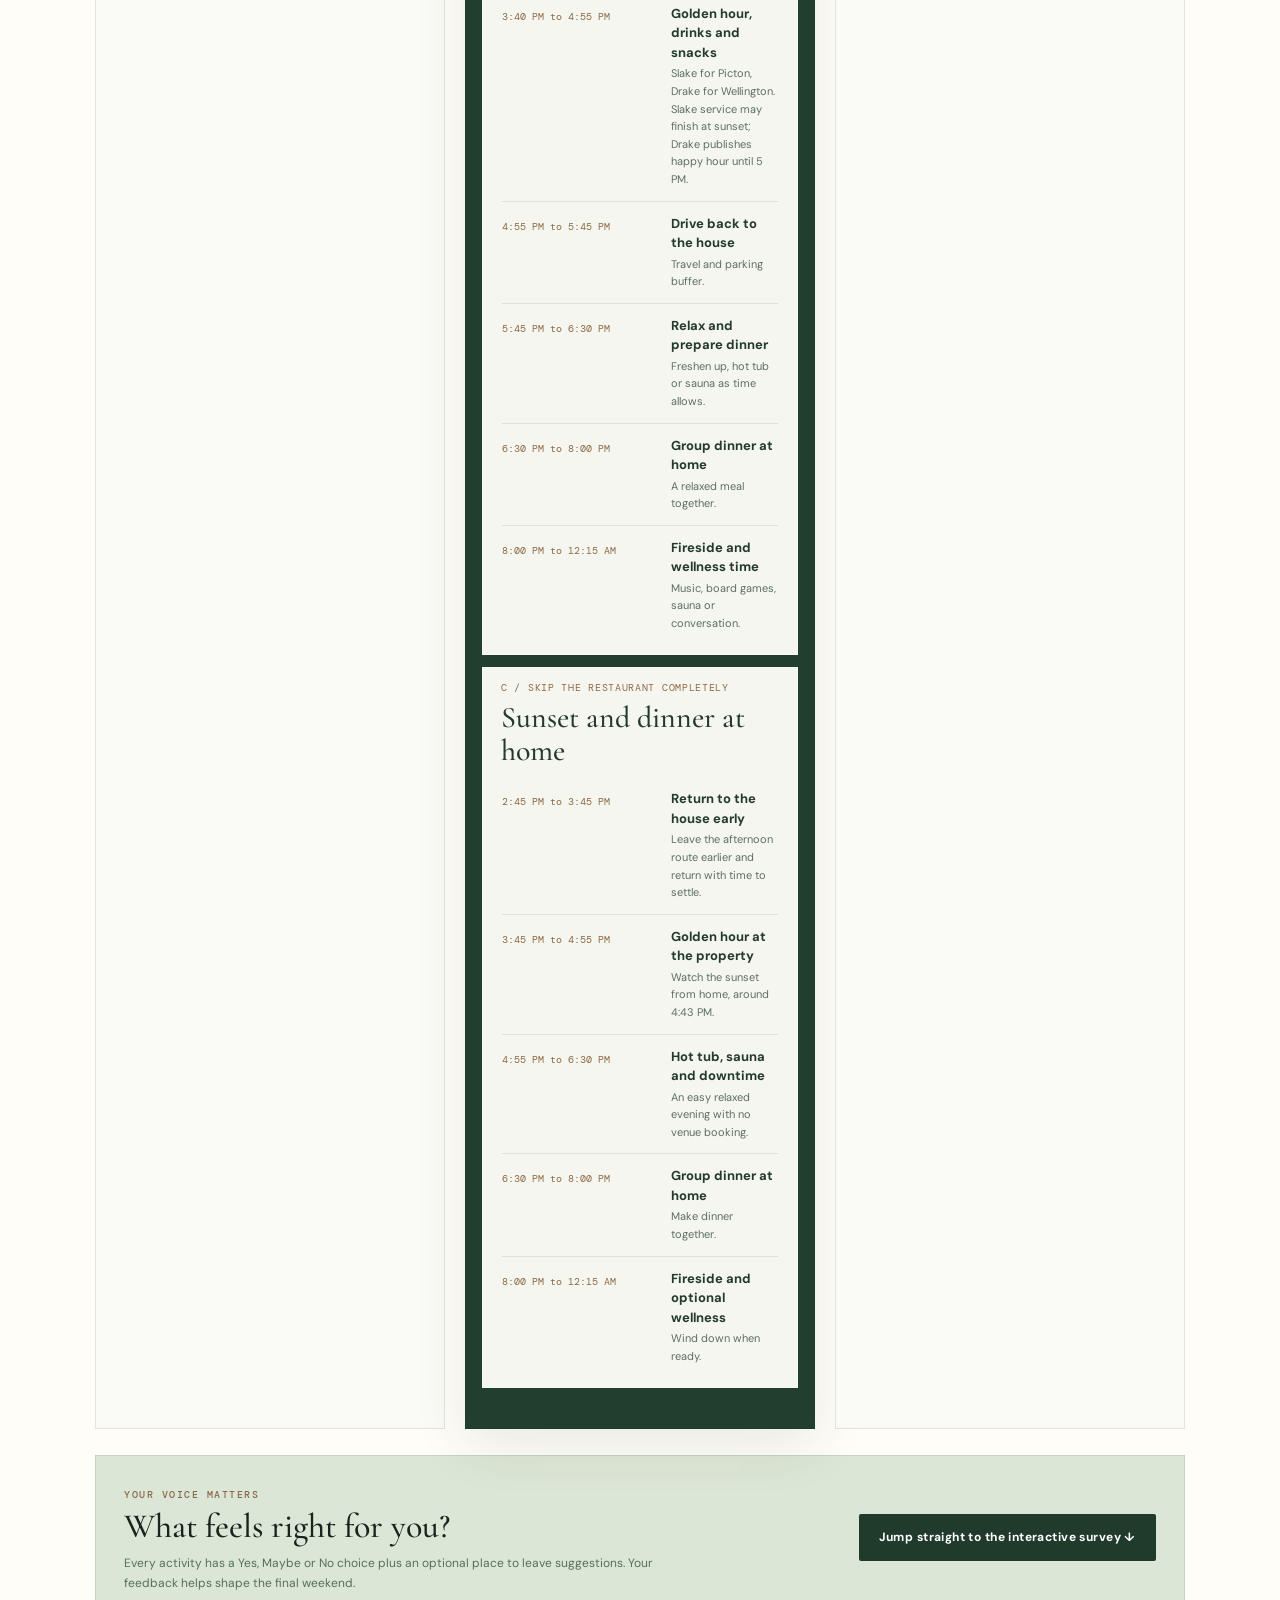
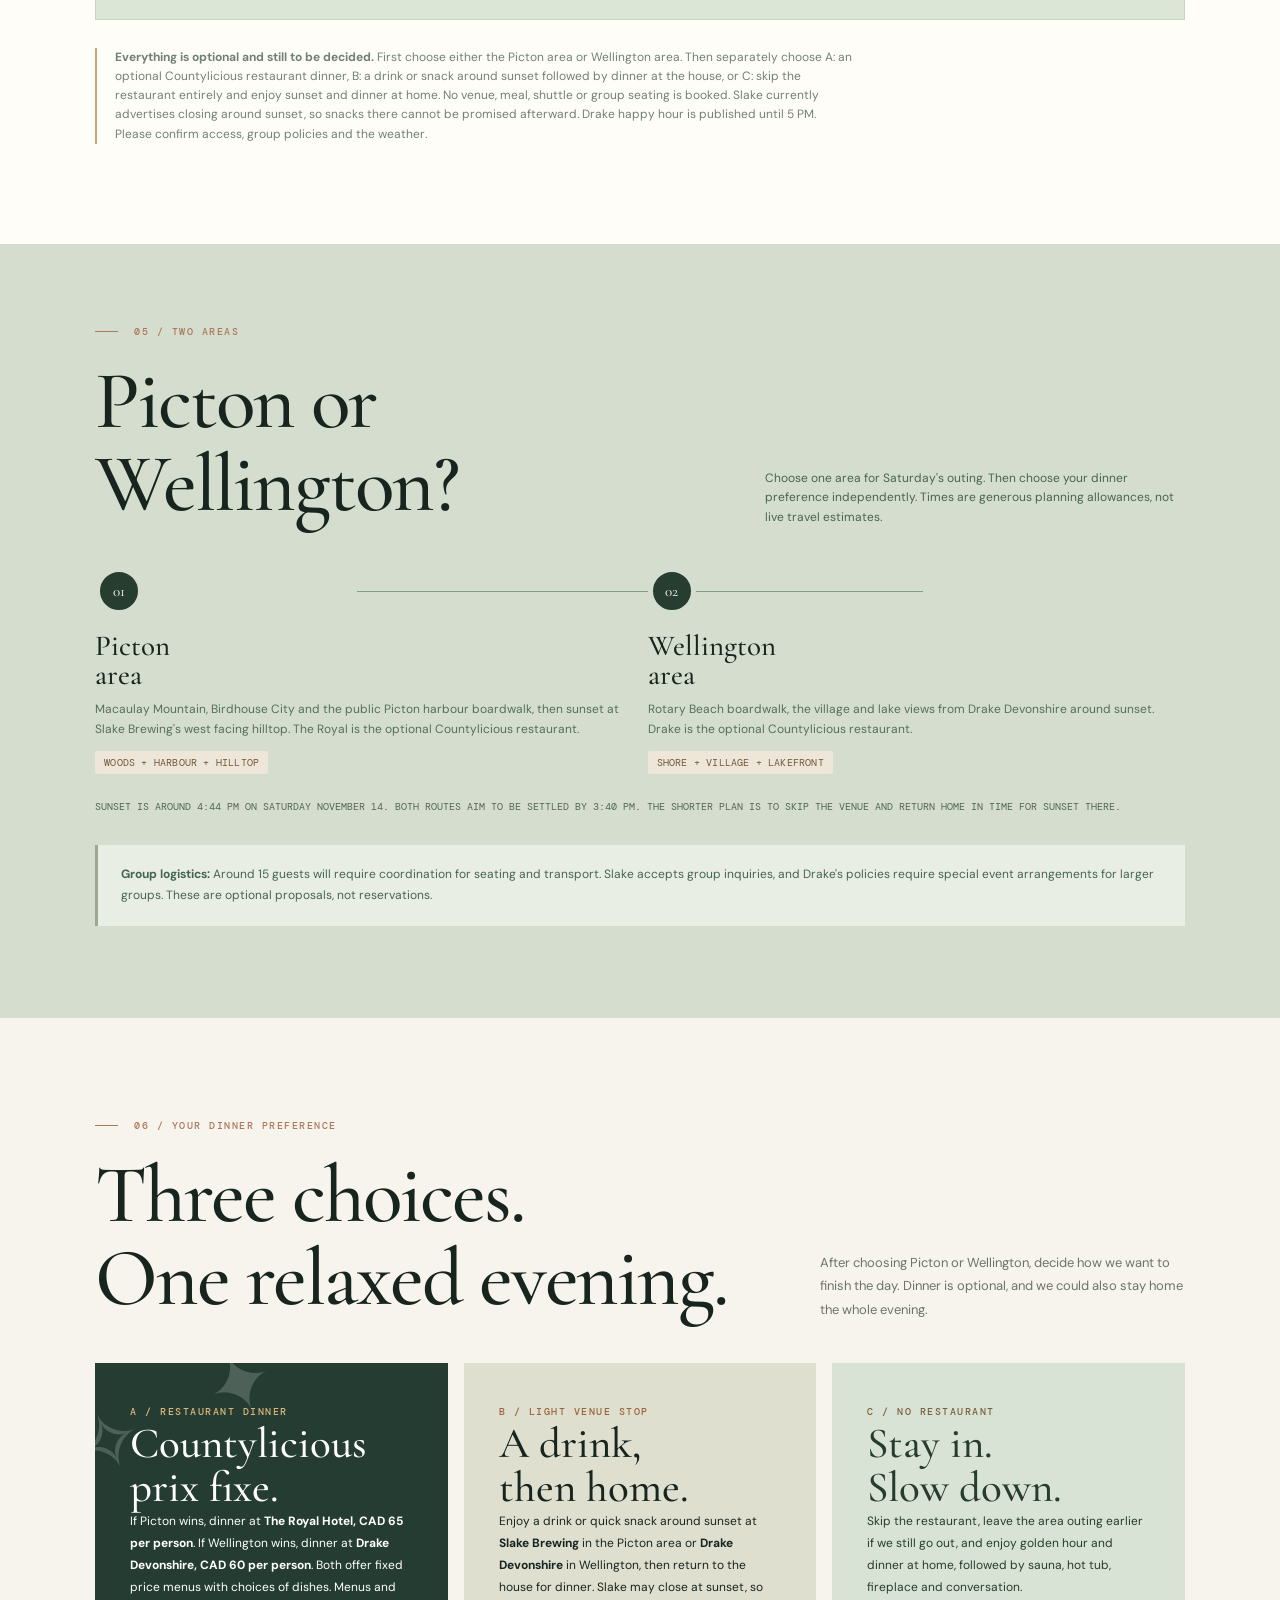
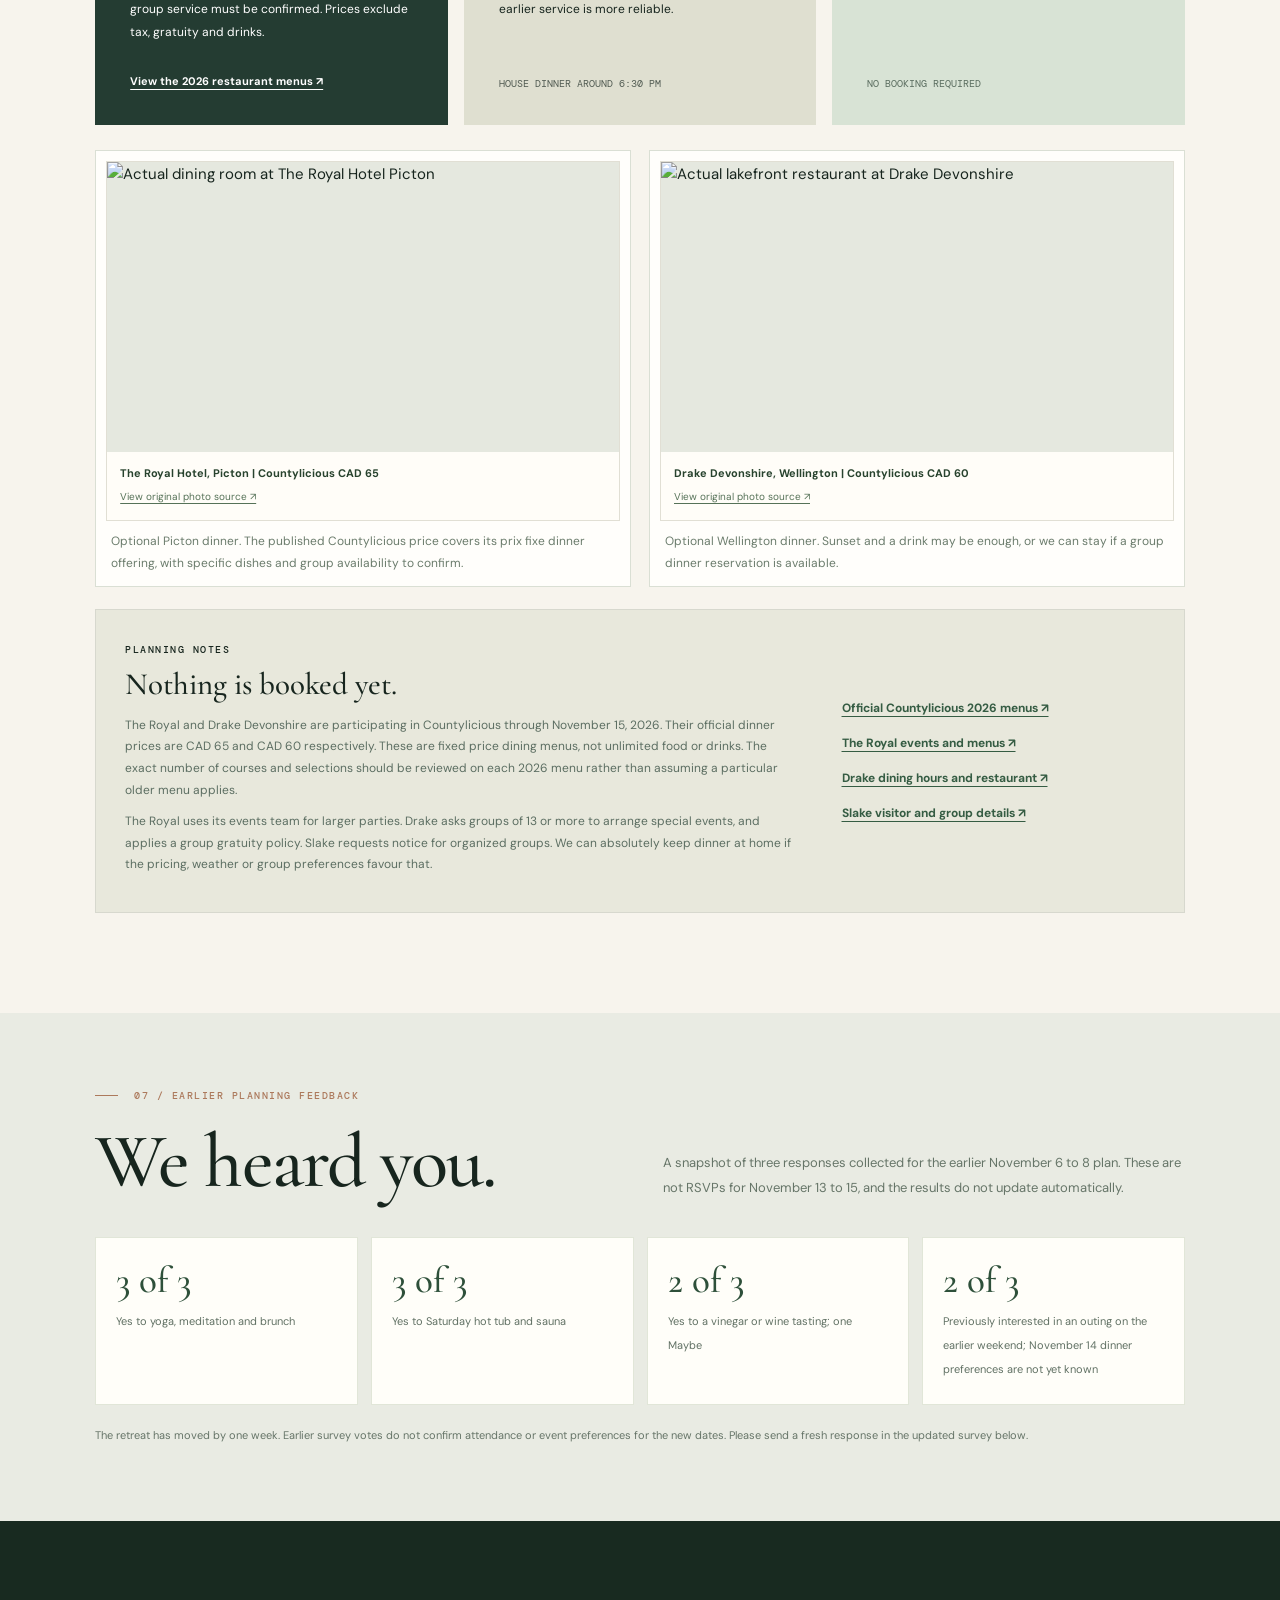
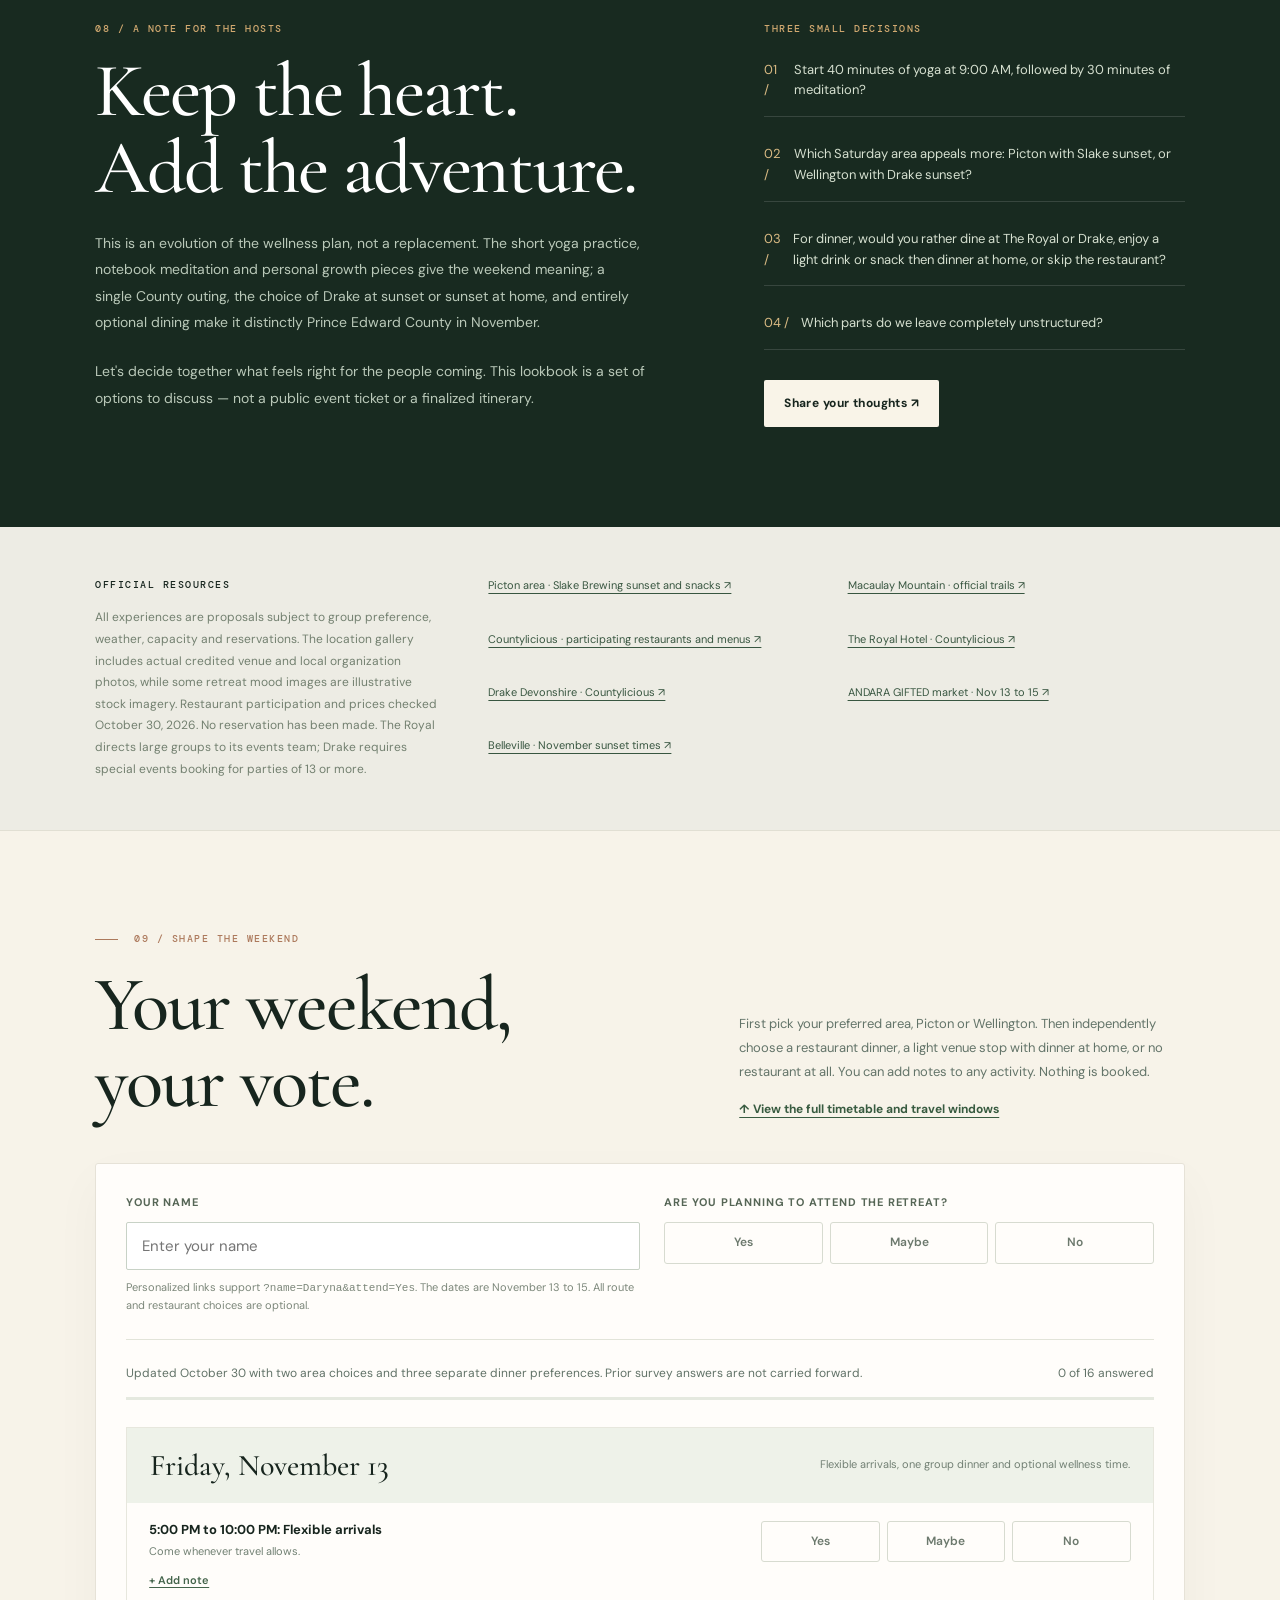
==== commit 2dca24a3: "Remove old three route wording and correctly attribute photo sources" ====
--- a/retreats/abundance-nov-2026/index.html
+++ b/retreats/abundance-nov-2026/index.html
@@ -32,7 +32,7 @@
 <section class="section section--white" id="experiences"><div class="wrap"><div class="sectionhead"><div><div class="kicker eyebrow">02 / Curated moments</div><h2>The weekend,<br>beautifully balanced.</h2></div><p>Six experiences to mix and match. The atmosphere is intentional; participation can stay easy and optional.</p></div>
 <div class="cards">
 <article class="experience"><div class="experience__image"><img loading="lazy" src="https://images.unsplash.com/photo-1506126613408-eca07ce68773?auto=format&fit=crop&w=900&q=82" alt="Quiet moment of mindfulness in natural light"></div><div class="experience__body"><span class="experience__label">01 / Restore</span><h3>Move gently.<br>Feel everything.</h3><p>A 40 minute yoga session followed by 30 minutes of meditation and vision notes. Bring a notebook to continue reflections during brunch.</p><span class="sash">AT THE HOUSE · CORE</span></div></article>
-<article class="experience"><div class="experience__image"><img loading="lazy" src="https://images.unsplash.com/photo-1441974231531-c6227db76b6e?auto=format&fit=crop&w=900&q=82" alt="Green woodland trail with filtered sunlight"></div><div class="experience__body"><span class="experience__label">02 / Wander</span><h3>Take the<br>scenic route.</h3><p>Explore Wellington Rotary Beach and its boardwalk, or take the easy trail at Macaulay Mountain before a Picton stroll. Choose one of the three afternoon routes below.</p><a target="_blank" rel="noopener" href="https://www.quinteconservation.ca/outdoor-spaces/areas/macaulay-mountain-conservation-area/">See official trail details ↗</a></div></article>
+<article class="experience"><div class="experience__image"><img loading="lazy" src="https://images.unsplash.com/photo-1441974231531-c6227db76b6e?auto=format&fit=crop&w=900&q=82" alt="Green woodland trail with filtered sunlight"></div><div class="experience__body"><span class="experience__label">02 / Wander</span><h3>Take the<br>scenic route.</h3><p>Explore Wellington Rotary Beach and its boardwalk, or take the easy trail at Macaulay Mountain before a Picton stroll. Choose between the Picton and Wellington area plans below.</p><a target="_blank" rel="noopener" href="https://www.quinteconservation.ca/outdoor-spaces/areas/macaulay-mountain-conservation-area/">See official trail details ↗</a></div></article>
 <article class="experience"><div class="experience__image"><img loading="lazy" src="https://cdn.shopify.com/s/files/1/0449/3426/7039/files/IMG_9433.jpg?v=1614335234" alt="Actual sunset photograph of Slake Brewing hilltop in Prince Edward County"></div><div class="experience__body"><span class="experience__label">03 / Discover</span><h3>A sunset,<br>your way.</h3><p>The Picton route leads to Slake Brewing, a hilltop with real sunset views, nonalcoholic drinks and light food. It is a sunset stop rather than a required tasting.</p><a target="_blank" rel="noopener" href="https://slakebrewing.com/pages/contact">Explore Slake Brewing ↗</a></div></article>
 <article class="experience"><div class="experience__image"><img loading="lazy" src="https://images.unsplash.com/photo-1517248135467-4c7edcad34c4?auto=format&fit=crop&w=900&q=82" alt="Warm communal dining atmosphere"></div><div class="experience__body"><span class="experience__label">04 / Nourish</span><h3>Good food.<br>Even better company.</h3><p>Choose a group dinner at the house, a brief snack at Drake before returning, or a Countylicious dinner at Drake if a suitable group booking can be arranged. Everything is optional.</p><a target="_blank" rel="noopener" href="https://visitthecounty.com/guides/countylicious">Browse Countylicious ↗</a></div></article>
 <article class="experience"><div class="experience__image"><img loading="lazy" src="https://images.unsplash.com/photo-1519710164239-da123dc03ef4?auto=format&fit=crop&w=900&q=82" alt="Warm inviting living room"></div><div class="experience__body"><span class="experience__label">05 / Unwind</span><h3>The cozy<br>hours.</h3><p>Sauna, hot tub, board games, spiritual practices and relaxed conversations. A guest has offered to bring a massage table again, subject to confirmation and availability.</p><span class="sash">AT THE HOUSE · CORE</span></div></article>
@@ -42,28 +42,28 @@
 <div class="kicker eyebrow">03 / See the places</div><div class="place-gallery__heading"><h2 id="places-title">Two beautiful<br>ways to explore.</h2><p>Actual photographs of the places we are considering, sourced from venue websites, tourism listings and local organizations. These show what the locations look like, not guaranteed November conditions.</p></div>
 <div class="place-gallery__label"><span>01 / Picton area</span><h3>Woodland, harbour and a hilltop sunset.</h3></div>
 <div class="place-gallery__grid">
-<figure class="realphoto"><img loading="lazy" decoding="async" src="https://www.quinteconservation.ca/media/rtchhy53/outdoor-spaces-gallery-macaulay-mountain-5.jpg" alt="Birdhouse City trail at Macaulay Mountain Conservation Area"><figcaption><span>Macaulay Mountain and Birdhouse City</span><a href="https://www.quinteconservation.ca/outdoor-spaces/areas/macaulay-mountain-conservation-area/" target="_blank" rel="noopener">Photo: venue or local organization ↗</a></figcaption></figure>
-<figure class="realphoto"><img loading="lazy" decoding="async" src="https://a.travel-assets.com/findyours-php/viewfinder/images/res70/517000/517662-picton.jpg" alt="Waterfront buildings by Picton harbour at dusk"><figcaption><span>Picton harbour</span><a href="https://www.expedia.co.uk/Picton.dx9103" target="_blank" rel="noopener">Photo: venue or local organization ↗</a></figcaption></figure>
-<figure class="realphoto"><img loading="lazy" decoding="async" src="https://cdn.shopify.com/s/files/1/0449/3426/7039/files/IMG_9433.jpg?v=1614335234" alt="Real sunset photograph showing the hilltop brewery Slake and its guests"><figcaption><span>Slake Brewing at sunset</span><a href="https://slakebrewing.com/pages/brewery" target="_blank" rel="noopener">Photo: venue or local organization ↗</a></figcaption></figure>
-<figure class="realphoto"><img loading="lazy" decoding="async" src="https://images.squarespace-cdn.com/content/v1/60421e565f712c4a621f8e08/1667231723786-ROW170T31493NXGDBGMG/The%2BRoyal%2BHotel%2BPEC-2.jpg?format=750w" alt="The Royal Hotel dining room in Picton with sculptural ceilings and table settings"><figcaption><span>The Royal Hotel restaurant</span><a href="https://www.staypec.com/member-listing/the-royal-hotel-picton" target="_blank" rel="noopener">Photo: venue or local organization ↗</a></figcaption></figure>
+<figure class="realphoto"><img loading="lazy" decoding="async" src="https://www.quinteconservation.ca/media/rtchhy53/outdoor-spaces-gallery-macaulay-mountain-5.jpg" alt="Birdhouse City trail at Macaulay Mountain Conservation Area"><figcaption><span>Macaulay Mountain and Birdhouse City</span><a href="https://www.quinteconservation.ca/outdoor-spaces/areas/macaulay-mountain-conservation-area/" target="_blank" rel="noopener">View original photo source ↗</a></figcaption></figure>
+<figure class="realphoto"><img loading="lazy" decoding="async" src="https://a.travel-assets.com/findyours-php/viewfinder/images/res70/517000/517662-picton.jpg" alt="Waterfront buildings by Picton harbour at dusk"><figcaption><span>Picton harbour</span><a href="https://www.expedia.co.uk/Picton.dx9103" target="_blank" rel="noopener">View original photo source ↗</a></figcaption></figure>
+<figure class="realphoto"><img loading="lazy" decoding="async" src="https://cdn.shopify.com/s/files/1/0449/3426/7039/files/IMG_9433.jpg?v=1614335234" alt="Real sunset photograph showing the hilltop brewery Slake and its guests"><figcaption><span>Slake Brewing at sunset</span><a href="https://slakebrewing.com/pages/brewery" target="_blank" rel="noopener">View original photo source ↗</a></figcaption></figure>
+<figure class="realphoto"><img loading="lazy" decoding="async" src="https://images.squarespace-cdn.com/content/v1/60421e565f712c4a621f8e08/1667231723786-ROW170T31493NXGDBGMG/The%2BRoyal%2BHotel%2BPEC-2.jpg?format=750w" alt="The Royal Hotel dining room in Picton with sculptural ceilings and table settings"><figcaption><span>The Royal Hotel restaurant</span><a href="https://www.staypec.com/member-listing/the-royal-hotel-picton" target="_blank" rel="noopener">View original photo source ↗</a></figcaption></figure>
 </div>
 <div class="place-gallery__label place-gallery__label--second"><span>02 / Wellington area</span><h3>Boardwalk, lake views and Devonshire dining.</h3></div>
 <div class="place-gallery__grid">
-<figure class="realphoto"><img loading="lazy" decoding="async" src="https://clubrunner.blob.core.windows.net/00000001166/Images/beach.jpg" alt="Wooden boardwalk running beside Wellington Rotary Beach and Lake Ontario"><figcaption><span>Wellington Rotary Beach</span><a href="https://wellingtonrotary.ca/stories/visit-wellington-rotary-beach" target="_blank" rel="noopener">Photo: venue or local organization ↗</a></figcaption></figure>
-<figure class="realphoto"><img loading="lazy" decoding="async" src="https://thedrake.ca/uploads/2025/06/IMG_2324_1-4-scaled-e1750170695326.jpg" alt="Waterfront drinks and snacks on the deck at Drake Devonshire"><figcaption><span>Drake Devonshire waterfront terrace</span><a href="https://thedrake.ca/drakedevonshire/" target="_blank" rel="noopener">Photo: venue or local organization ↗</a></figcaption></figure>
-<figure class="realphoto"><img loading="lazy" decoding="async" src="https://thedrake.ca/uploads/2025/03/17115249257_6829ace54b_o-3-scaled-e1750168620539.jpg" alt="Real photograph of Drake Devonshire dining room looking across the lake"><figcaption><span>Drake Devonshire dining room</span><a href="https://thedrake.ca/restaurant/drake-devonshire/" target="_blank" rel="noopener">Photo: venue or local organization ↗</a></figcaption></figure>
+<figure class="realphoto"><img loading="lazy" decoding="async" src="https://clubrunner.blob.core.windows.net/00000001166/Images/beach.jpg" alt="Wooden boardwalk running beside Wellington Rotary Beach and Lake Ontario"><figcaption><span>Wellington Rotary Beach</span><a href="https://wellingtonrotary.ca/stories/visit-wellington-rotary-beach" target="_blank" rel="noopener">View original photo source ↗</a></figcaption></figure>
+<figure class="realphoto"><img loading="lazy" decoding="async" src="https://thedrake.ca/uploads/2025/06/IMG_2324_1-4-scaled-e1750170695326.jpg" alt="Waterfront drinks and snacks on the deck at Drake Devonshire"><figcaption><span>Drake Devonshire waterfront terrace</span><a href="https://thedrake.ca/drakedevonshire/" target="_blank" rel="noopener">View original photo source ↗</a></figcaption></figure>
+<figure class="realphoto"><img loading="lazy" decoding="async" src="https://thedrake.ca/uploads/2025/03/17115249257_6829ace54b_o-3-scaled-e1750168620539.jpg" alt="Real photograph of Drake Devonshire dining room looking across the lake"><figcaption><span>Drake Devonshire dining room</span><a href="https://thedrake.ca/restaurant/drake-devonshire/" target="_blank" rel="noopener">View original photo source ↗</a></figcaption></figure>
 <figure class="realphoto"><img loading="lazy" decoding="async" src="https://images.trvl-media.com/place/6297760/2b7cdc6b-fcb3-4dc6-a4ac-871032b6e501.jpg" alt="Actual Wellington Main Street photo showing local shops and village buildings"><figcaption><span>Wellington village Main Street</span><a href="https://www.expedia.ca/Wellington.dx6297760" target="_blank" rel="noopener">Photo: travel listing ↗</a></figcaption></figure>
 </div>
-<p class="place-gallery__footnote">Venue photos remain the property of their respective owners. Images are embedded from their original hosts and linked to the original sources. Please confirm permission before using these photographs in promotional advertising. The Drake waterfront terrace is shown for atmosphere only; outdoor seating in November is not guaranteed.</p>
+<p class="place-gallery__footnote">Photographs belong to their respective photographers and rights holders. Images are embedded from original hosts and linked to source pages. Permission may be required for reuse beyond this planning lookbook. The Drake waterfront terrace is shown for atmosphere only; outdoor seating in November is not guaranteed.</p>
 </div></section><section class="section section--white" id="schedule"><div class="wrap"><div class="sectionhead"><div><div class="kicker eyebrow">04 / A proposed rhythm</div><h2>Two areas.<br>One good feeling.</h2></div><p>Every item has a start and end time including travel and regrouping. Friday and Sunday are relaxed. Saturday offers two area choices. Dinner is a separate choice and nothing is booked.</p></div>
 <div class="itin"><article class="day"><div class="dayheader"><span class="daynum">FRI · NOV 13</span><h3>Arrive & settle</h3><p>Flexible arrivals, a shared dinner, and everything else optional.</p></div><div class="schedule"><div class="slot"><time>5:00 PM to 10:00 PM</time><div><strong>Flexible arrivals</strong><p>Come whenever your travel allows. No mandatory Friday opening activity.</p></div></div><div class="slot"><time>6:00 PM to 8:15 PM</time><div><strong>Optional hot tub and sauna</strong><p>Open if ready for anyone who arrives early. Dinner takes priority.</p></div></div><div class="slot"><time>8:15 PM to 8:30 PM</time><div><strong>Table setup and regrouping</strong><p>Wash up and gather the guests who have arrived.</p></div></div><div class="slot"><time>8:30 PM to 9:45 PM</time><div><strong>Relaxed welcome dinner</strong><p>A shared dinner is Friday's main event. Food can be set aside for late arrivals.</p></div></div><div class="slot"><time>9:45 PM to 12:15 AM</time><div><strong>Optional sauna, hot tub and fireplace</strong><p>Best spa window after dinner. Tea, music and games are alternatives.</p></div></div><div class="slot"><time>12:15 AM to 1:00 AM</time><div><strong>Wind down and prepare for sleep</strong><p>End hot tub use, tidy, shower and quiet the house.</p></div></div><div class="slot"><time>1:00 AM to 8:40 AM</time><div><strong>Quiet hours</strong><p>A restful night before the 9:00 AM Saturday yoga session.</p></div></div></div></article><article class="day day--feature"><div class="dayheader"><span class="daynum">SAT · NOV 14</span><h3>Move, explore, watch the light.</h3><p>We choose Picton or Wellington. Both share the same morning routine and aim to arrive at the sunset venue more than an hour early.</p></div>
 <div class="schedule"><div class="slot"><time>8:40 AM to 9:00 AM</time><div><strong>Mats and notebooks ready</strong><p>Water, pen and gentle setup.</p></div></div><div class="slot"><time>9:00 AM to 9:40 AM</time><div><strong>Morning yoga</strong><p>40 minutes of guided movement.</p></div></div><div class="slot"><time>9:40 AM to 10:10 AM</time><div><strong>Meditation and vision notes</strong><p>30 minutes of reflection and intentions.</p></div></div><div class="slot"><time>10:10 AM to 11:00 AM</time><div><strong>Brunch and conversation</strong><p>Continue reflections informally.</p></div></div><div class="slot"><time>11:00 AM to 11:30 AM</time><div><strong>Get ready and prepare carpools</strong><p>Warm layers, shoes, bathroom break and cars.</p></div></div><div class="slot"><time>11:30 AM to 4:55 PM</time><div><strong>Select one area itinerary</strong><p>Picton and Slake or Wellington and Drake, not both.</p></div></div></div>
 <div class="day--feature__routes"><div class="evening-label">SATURDAY AFTERNOON · TWO AREA CHOICES</div>
 <div class="evening-option route-choice" id="picton-plan"><p class="evening-option__eyebrow">OPTION 1 · PICTON AREA</p><h4>Picton and Slake sunset</h4><p class="route-choice__intro">Macaulay Mountain, Picton harbour and the west facing Slake hilltop for sunset. The Royal is the optional Countylicious dinner venue.</p>
-<div class="route-choice__photos"><figure class="realphoto"><img loading="lazy" decoding="async" src="https://www.quinteconservation.ca/media/rtchhy53/outdoor-spaces-gallery-macaulay-mountain-5.jpg" alt="Macaulay Birdhouse City trail"><figcaption><span>Macaulay nature walk</span><a href="https://www.quinteconservation.ca/outdoor-spaces/areas/macaulay-mountain-conservation-area/" target="_blank" rel="noopener">Photo: venue or local organization ↗</a></figcaption></figure><figure class="realphoto"><img loading="lazy" decoding="async" src="https://cdn.shopify.com/s/files/1/0449/3426/7039/files/IMG_9433.jpg?v=1614335234" alt="Slake sunset panorama"><figcaption><span>Slake sunset</span><a href="https://slakebrewing.com/pages/brewery" target="_blank" rel="noopener">Photo: venue or local organization ↗</a></figcaption></figure></div>
+<div class="route-choice__photos"><figure class="realphoto"><img loading="lazy" decoding="async" src="https://www.quinteconservation.ca/media/rtchhy53/outdoor-spaces-gallery-macaulay-mountain-5.jpg" alt="Macaulay Birdhouse City trail"><figcaption><span>Macaulay nature walk</span><a href="https://www.quinteconservation.ca/outdoor-spaces/areas/macaulay-mountain-conservation-area/" target="_blank" rel="noopener">View original photo source ↗</a></figcaption></figure><figure class="realphoto"><img loading="lazy" decoding="async" src="https://cdn.shopify.com/s/files/1/0449/3426/7039/files/IMG_9433.jpg?v=1614335234" alt="Slake sunset panorama"><figcaption><span>Slake sunset</span><a href="https://slakebrewing.com/pages/brewery" target="_blank" rel="noopener">View original photo source ↗</a></figcaption></figure></div>
 <div class="schedule"><div class="slot"><time>11:30 AM to 12:15 PM</time><div><strong>Drive and park at Macaulay Mountain</strong><p>Carpools, navigation and parking buffer.</p></div></div><div class="slot"><time>12:15 PM to 1:05 PM</time><div><strong>Macaulay and Birdhouse City</strong><p>Easy wooded walk and photos, weather permitting.</p></div></div><div class="slot"><time>1:05 PM to 1:25 PM</time><div><strong>Reposition and regroup</strong><p>Move vehicles toward Picton harbour.</p></div></div><div class="slot"><time>1:25 PM to 2:20 PM</time><div><strong>Picton harbour and downtown</strong><p>Choose a short boardwalk section or downtown coffee stop.</p></div></div><div class="slot"><time>2:20 PM to 3:15 PM</time><div><strong>Travel and settle at Slake</strong><p>Drive to the limestone hilltop, park and gather the group.</p></div></div><div class="slot"><time>3:15 PM to 4:55 PM</time><div><strong>Golden hour and sunset at Slake</strong><p>Drinks or snacks may be available before sunset near 4:45 PM. Slake says it closes around sunset. Confirm Saturday hours and indoor space for a group of 15.</p></div></div><div class="slot"><time>4:55 PM to 5:40 PM</time><div><strong>Choose dinner plan and travel</strong><p>If dining at The Royal, return toward Picton for a reservation. Otherwise head home; allow group driving and parking time.</p></div></div></div></div>
 <div class="evening-option route-choice" id="wellington-plan"><p class="evening-option__eyebrow">OPTION 2 · WELLINGTON AREA</p><h4>Wellington and Drake sunset</h4><p class="route-choice__intro">Beach boardwalk, village walking and the lakefront at Drake Devonshire. Drake is the optional Countylicious dinner venue.</p>
-<div class="route-choice__photos"><figure class="realphoto"><img loading="lazy" decoding="async" src="https://clubrunner.blob.core.windows.net/00000001166/Images/beach.jpg" alt="Wellington Rotary Beach boardwalk"><figcaption><span>Rotary Beach</span><a href="https://wellingtonrotary.ca/stories/visit-wellington-rotary-beach" target="_blank" rel="noopener">Photo: venue or local organization ↗</a></figcaption></figure><figure class="realphoto"><img loading="lazy" decoding="async" src="https://thedrake.ca/uploads/2025/03/17115249257_6829ace54b_o-3-scaled-e1750168620539.jpg" alt="Drake waterfront dining room"><figcaption><span>Drake lakeside dining</span><a href="https://thedrake.ca/restaurant/drake-devonshire/" target="_blank" rel="noopener">Photo: venue or local organization ↗</a></figcaption></figure></div>
+<div class="route-choice__photos"><figure class="realphoto"><img loading="lazy" decoding="async" src="https://clubrunner.blob.core.windows.net/00000001166/Images/beach.jpg" alt="Wellington Rotary Beach boardwalk"><figcaption><span>Rotary Beach</span><a href="https://wellingtonrotary.ca/stories/visit-wellington-rotary-beach" target="_blank" rel="noopener">View original photo source ↗</a></figcaption></figure><figure class="realphoto"><img loading="lazy" decoding="async" src="https://thedrake.ca/uploads/2025/03/17115249257_6829ace54b_o-3-scaled-e1750168620539.jpg" alt="Drake waterfront dining room"><figcaption><span>Drake lakeside dining</span><a href="https://thedrake.ca/restaurant/drake-devonshire/" target="_blank" rel="noopener">View original photo source ↗</a></figcaption></figure></div>
 <div class="schedule"><div class="slot"><time>11:30 AM to 12:15 PM</time><div><strong>Drive to Wellington and park</strong><p>Carpool and navigation allowance.</p></div></div><div class="slot"><time>12:15 PM to 1:15 PM</time><div><strong>Rotary Beach boardwalk</strong><p>Lakeshore, harbour views, lighthouse and benches. Washrooms may be seasonal.</p></div></div><div class="slot"><time>1:15 PM to 2:20 PM</time><div><strong>Stroll through Wellington</strong><p>Village, park and optional café; allow a relaxed pace.</p></div></div><div class="slot"><time>2:20 PM to 3:20 PM</time><div><strong>Explore or enjoy free time</strong><p>Optional additional shoreline walking, weather permitting.</p></div></div><div class="slot"><time>3:20 PM to 3:40 PM</time><div><strong>Travel to Drake and get settled</strong><p>Confirm indoor space, snacks and lakefront access. Outdoor seating not guaranteed in November.</p></div></div><div class="slot"><time>3:40 PM to 4:55 PM</time><div><strong>Golden hour and sunset at Drake</strong><p>Happy hour is published until 5 PM; sunset near 4:44 PM. Enjoy a drink or snack around sunset if space is available.</p></div></div><div class="slot"><time>4:55 PM to 5:40 PM</time><div><strong>Choose dinner plan and travel</strong><p>Stay for a booked Drake dinner at 5 PM, or drive back to the house for the shared meal.</p></div></div></div></div></div>
 <div class="day--feature__evening" id="dining-plan"><div class="evening-label">AFTER SUNSET · MAKE ONE DINNER CHOICE</div>
 <div class="evening-option"><p class="evening-option__eyebrow">A / OPTIONAL RESTAURANT DINNER</p><h4>Countylicious dinner out</h4><div class="schedule"><div class="slot"><time>4:55 PM to 5:45 PM</time><div><strong>Transition to reserved restaurant</strong><p>In Picton, transfer from Slake to The Royal. In Wellington, remain at Drake. A suitable reservation is essential.</p></div></div><div class="slot"><time>5:45 PM to 7:45 PM</time><div><strong>Prix fixe dinner</strong><p>Picton: The Royal, CAD 65 per guest. Wellington: Drake Devonshire, CAD 60 per guest. The Countylicious menus feature fixed price courses and choices, with the exact menu and group eligibility to confirm. Tax, tip and drinks extra.</p></div></div><div class="slot"><time>7:45 PM to 8:30 PM</time><div><strong>Return to the house</strong><p>Driving and group regrouping.</p></div></div><div class="slot"><time>8:30 PM to 12:15 AM</time><div><strong>Optional sauna and conversation</strong><p>Gentle evening at home, then wind down.</p></div></div></div></div>
@@ -83,8 +83,8 @@
 <article class="option"><div><span class="eyebrow">B / LIGHT VENUE STOP</span><h3>A drink,<br>then home.</h3><p>Enjoy a drink or quick snack around sunset at <strong>Slake Brewing</strong> in the Picton area or <strong>Drake Devonshire</strong> in Wellington, then return to the house for dinner. Slake may close at sunset, so earlier service is more reliable.</p></div><span class="tag">HOUSE DINNER AROUND 6:30 PM</span></article>
 <article class="option option--dinner"><div><span class="eyebrow">C / NO RESTAURANT</span><h3>Stay in.<br>Slow down.</h3><p>Skip the restaurant, leave the area outing earlier if we still go out, and enjoy golden hour and dinner at home, followed by sauna, hot tub, fireplace and conversation.</p></div><span class="tag">NO BOOKING REQUIRED</span></article></div>
 <div class="venue-couple">
-<div class="venue-couple__item"><figure class="realphoto"><img loading="lazy" decoding="async" src="https://images.squarespace-cdn.com/content/v1/60421e565f712c4a621f8e08/1667231723786-ROW170T31493NXGDBGMG/The%2BRoyal%2BHotel%2BPEC-2.jpg?format=750w" alt="Actual dining room at The Royal Hotel Picton"><figcaption><span>The Royal Hotel, Picton | Countylicious CAD 65</span><a href="https://www.staypec.com/member-listing/the-royal-hotel-picton" target="_blank" rel="noopener">Photo: venue or local organization ↗</a></figcaption></figure><p>Optional Picton dinner. The published Countylicious price covers its prix fixe dinner offering, with specific dishes and group availability to confirm.</p></div>
-<div class="venue-couple__item"><figure class="realphoto"><img loading="lazy" decoding="async" src="https://thedrake.ca/uploads/2025/03/17115249257_6829ace54b_o-3-scaled-e1750168620539.jpg" alt="Actual lakefront restaurant at Drake Devonshire"><figcaption><span>Drake Devonshire, Wellington | Countylicious CAD 60</span><a href="https://thedrake.ca/restaurant/drake-devonshire/" target="_blank" rel="noopener">Photo: venue or local organization ↗</a></figcaption></figure><p>Optional Wellington dinner. Sunset and a drink may be enough, or we can stay if a group dinner reservation is available.</p></div>
+<div class="venue-couple__item"><figure class="realphoto"><img loading="lazy" decoding="async" src="https://images.squarespace-cdn.com/content/v1/60421e565f712c4a621f8e08/1667231723786-ROW170T31493NXGDBGMG/The%2BRoyal%2BHotel%2BPEC-2.jpg?format=750w" alt="Actual dining room at The Royal Hotel Picton"><figcaption><span>The Royal Hotel, Picton | Countylicious CAD 65</span><a href="https://www.staypec.com/member-listing/the-royal-hotel-picton" target="_blank" rel="noopener">View original photo source ↗</a></figcaption></figure><p>Optional Picton dinner. The published Countylicious price covers its prix fixe dinner offering, with specific dishes and group availability to confirm.</p></div>
+<div class="venue-couple__item"><figure class="realphoto"><img loading="lazy" decoding="async" src="https://thedrake.ca/uploads/2025/03/17115249257_6829ace54b_o-3-scaled-e1750168620539.jpg" alt="Actual lakefront restaurant at Drake Devonshire"><figcaption><span>Drake Devonshire, Wellington | Countylicious CAD 60</span><a href="https://thedrake.ca/restaurant/drake-devonshire/" target="_blank" rel="noopener">View original photo source ↗</a></figcaption></figure><p>Optional Wellington dinner. Sunset and a drink may be enough, or we can stay if a group dinner reservation is available.</p></div>
 </div>
 <div class="alternatives-more"><div><span class="eyebrow">Planning notes</span><h3>Nothing is booked yet.</h3><p>The Royal and Drake Devonshire are participating in Countylicious through November 15, 2026. Their official dinner prices are CAD 65 and CAD 60 respectively. These are fixed price dining menus, not unlimited food or drinks. The exact number of courses and selections should be reviewed on each 2026 menu rather than assuming a particular older menu applies.</p><p>The Royal uses its events team for larger parties. Drake asks groups of 13 or more to arrange special events, and applies a group gratuity policy. Slake requests notice for organized groups. We can absolutely keep dinner at home if the pricing, weather or group preferences favour that.</p></div><div class="alternatives-more__links"><a href="https://visitthecounty.com/guides/countylicious?embed=true" target="_blank" rel="noopener">Official Countylicious 2026 menus ↗</a><a href="https://www.theroyalhotel.ca/whats-on/" target="_blank" rel="noopener">The Royal events and menus ↗</a><a href="https://thedrake.ca/restaurant/drake-devonshire/" target="_blank" rel="noopener">Drake dining hours and restaurant ↗</a><a href="https://slakebrewing.com/pages/contact" target="_blank" rel="noopener">Slake visitor and group details ↗</a></div></div>
 </div></section><section class="insights" aria-labelledby="insights-title"><div class="wrap"><div class="kicker eyebrow">07 / EARLIER PLANNING FEEDBACK</div><div class="insights-head"><h2 id="insights-title">We heard you.</h2><p>A snapshot of three responses collected for the earlier November 6 to 8 plan. These are not RSVPs for November 13 to 15, and the results do not update automatically.</p></div><div class="insights-grid"><div class="insights-stat"><strong>3 of 3</strong><span>Yes to yoga, meditation and brunch</span></div><div class="insights-stat"><strong>3 of 3</strong><span>Yes to Saturday hot tub and sauna</span></div><div class="insights-stat"><strong>2 of 3</strong><span>Yes to a vinegar or wine tasting; one Maybe</span></div><div class="insights-stat"><strong>2 of 3</strong><span>Previously interested in an outing on the earlier weekend; November 14 dinner preferences are not yet known</span></div></div><p class="insights-disclaimer">The retreat has moved by one week. Earlier survey votes do not confirm attendance or event preferences for the new dates. Please send a fresh response in the updated survey below.</p></div></section>
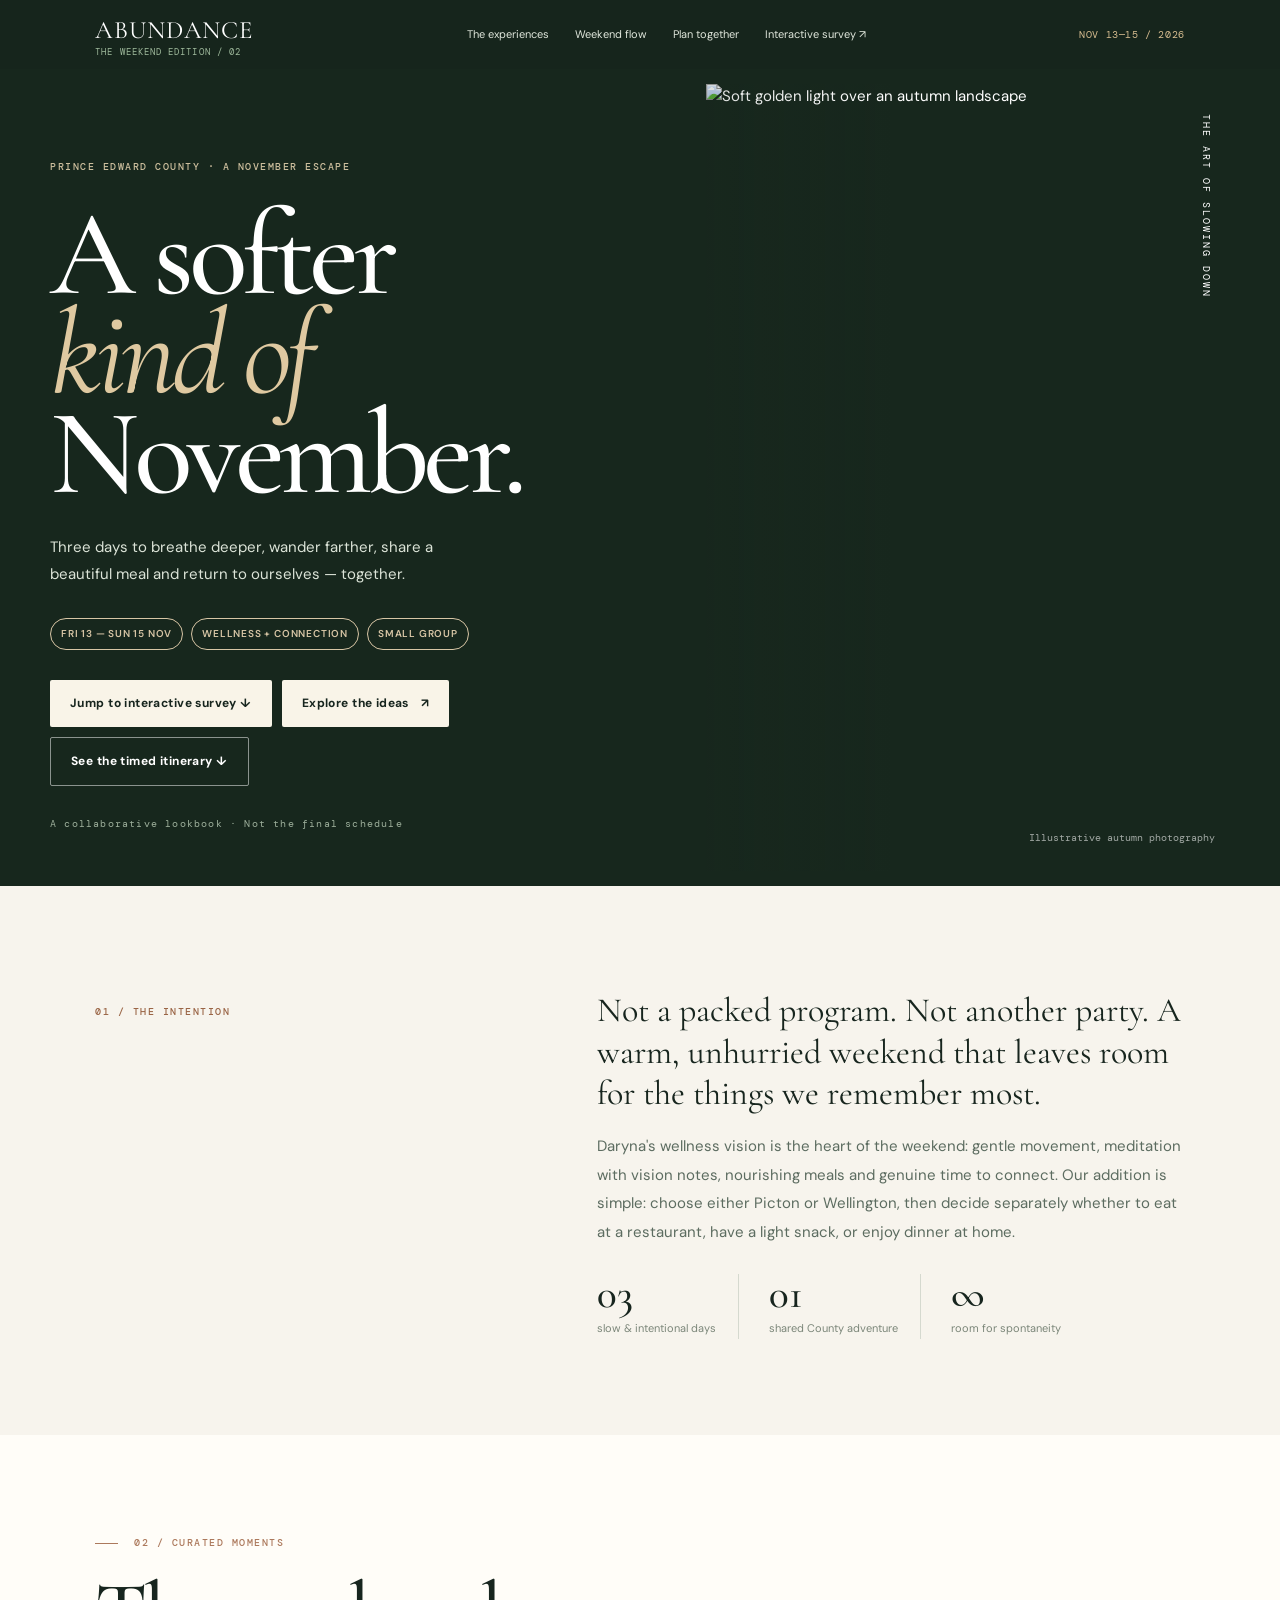
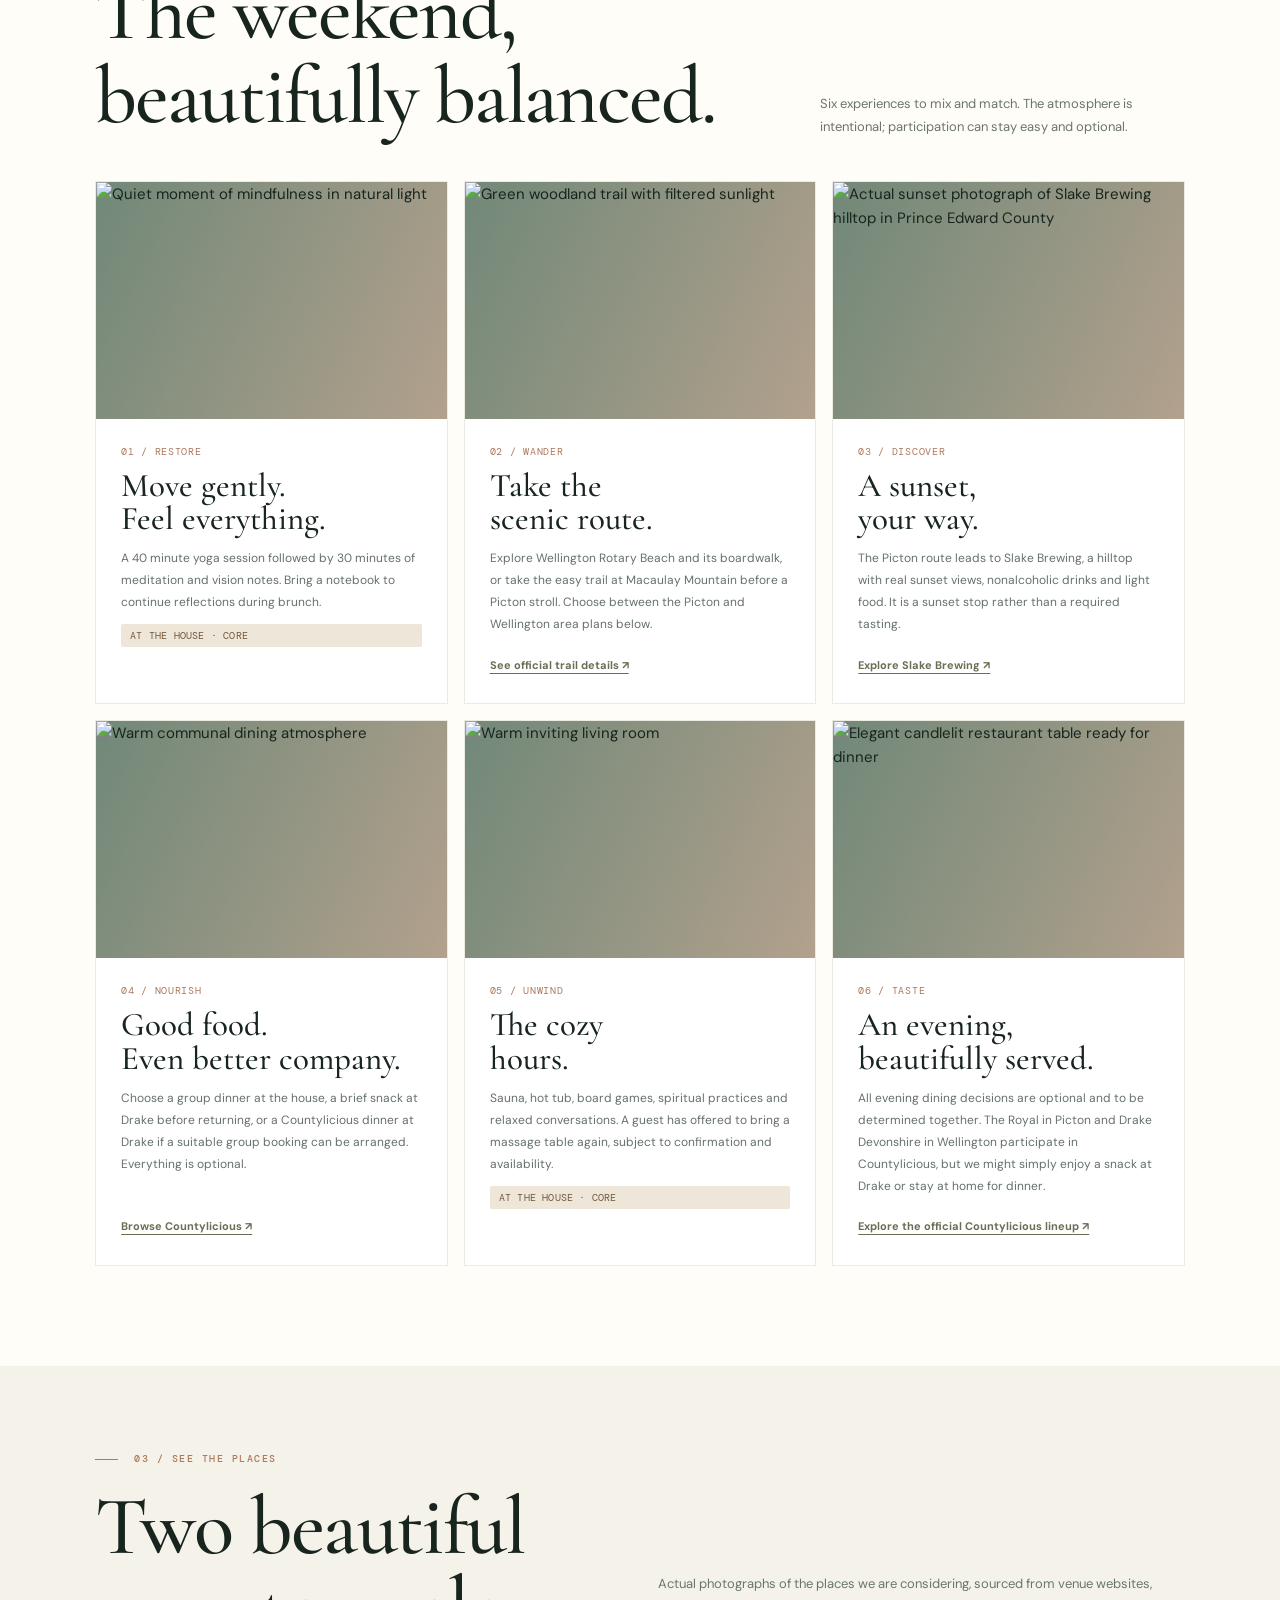
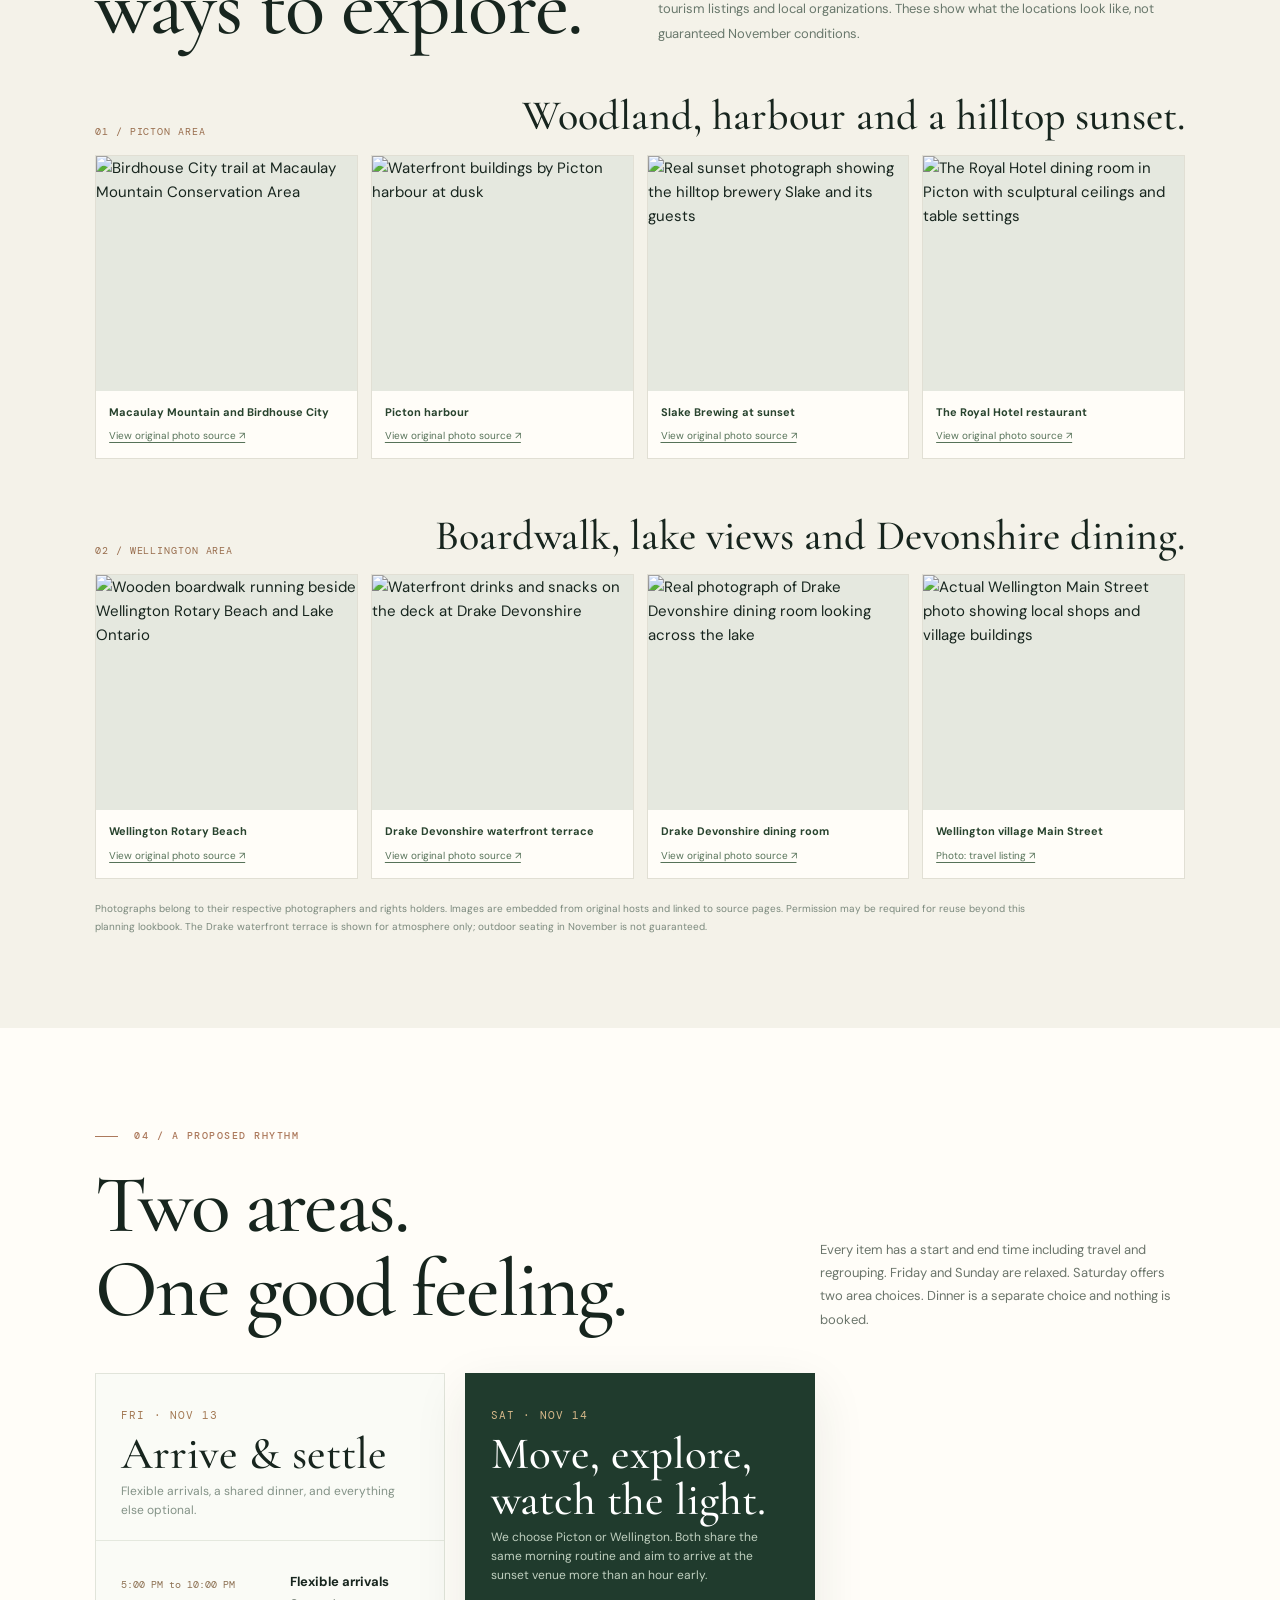
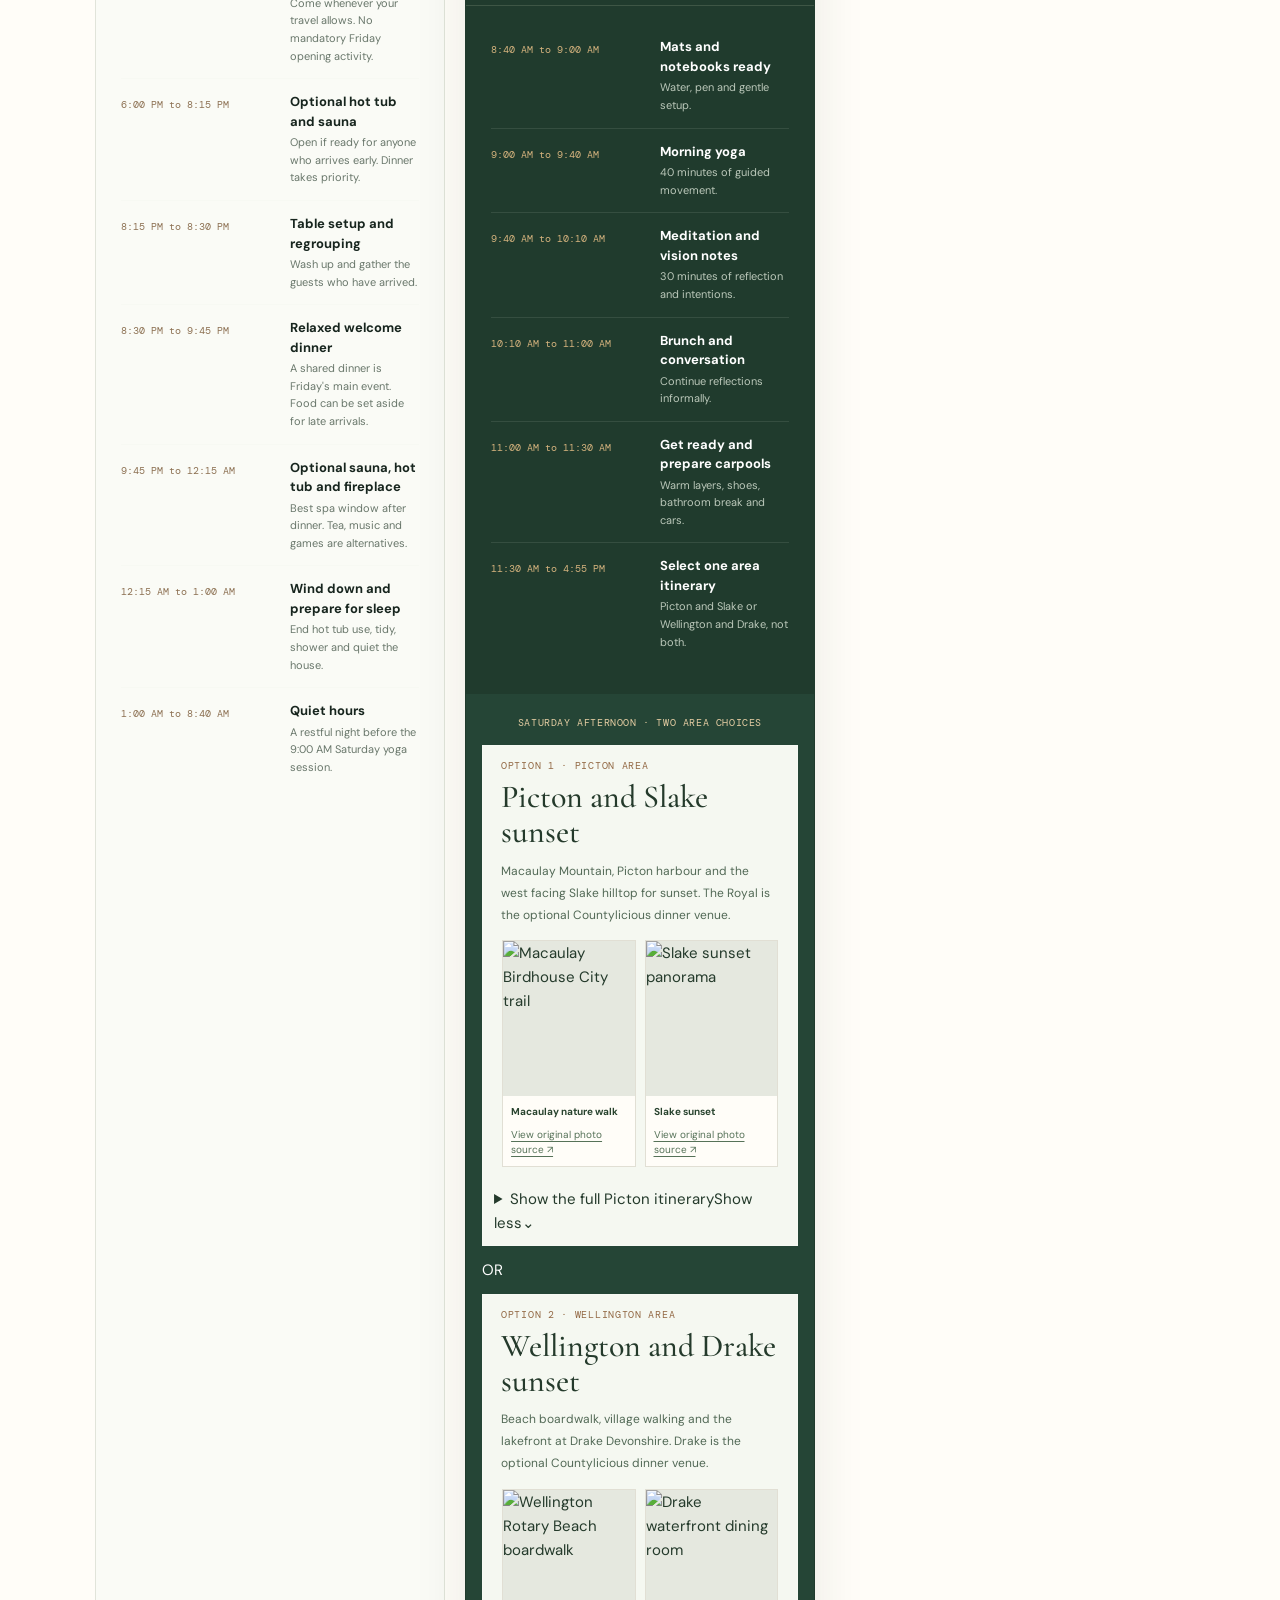
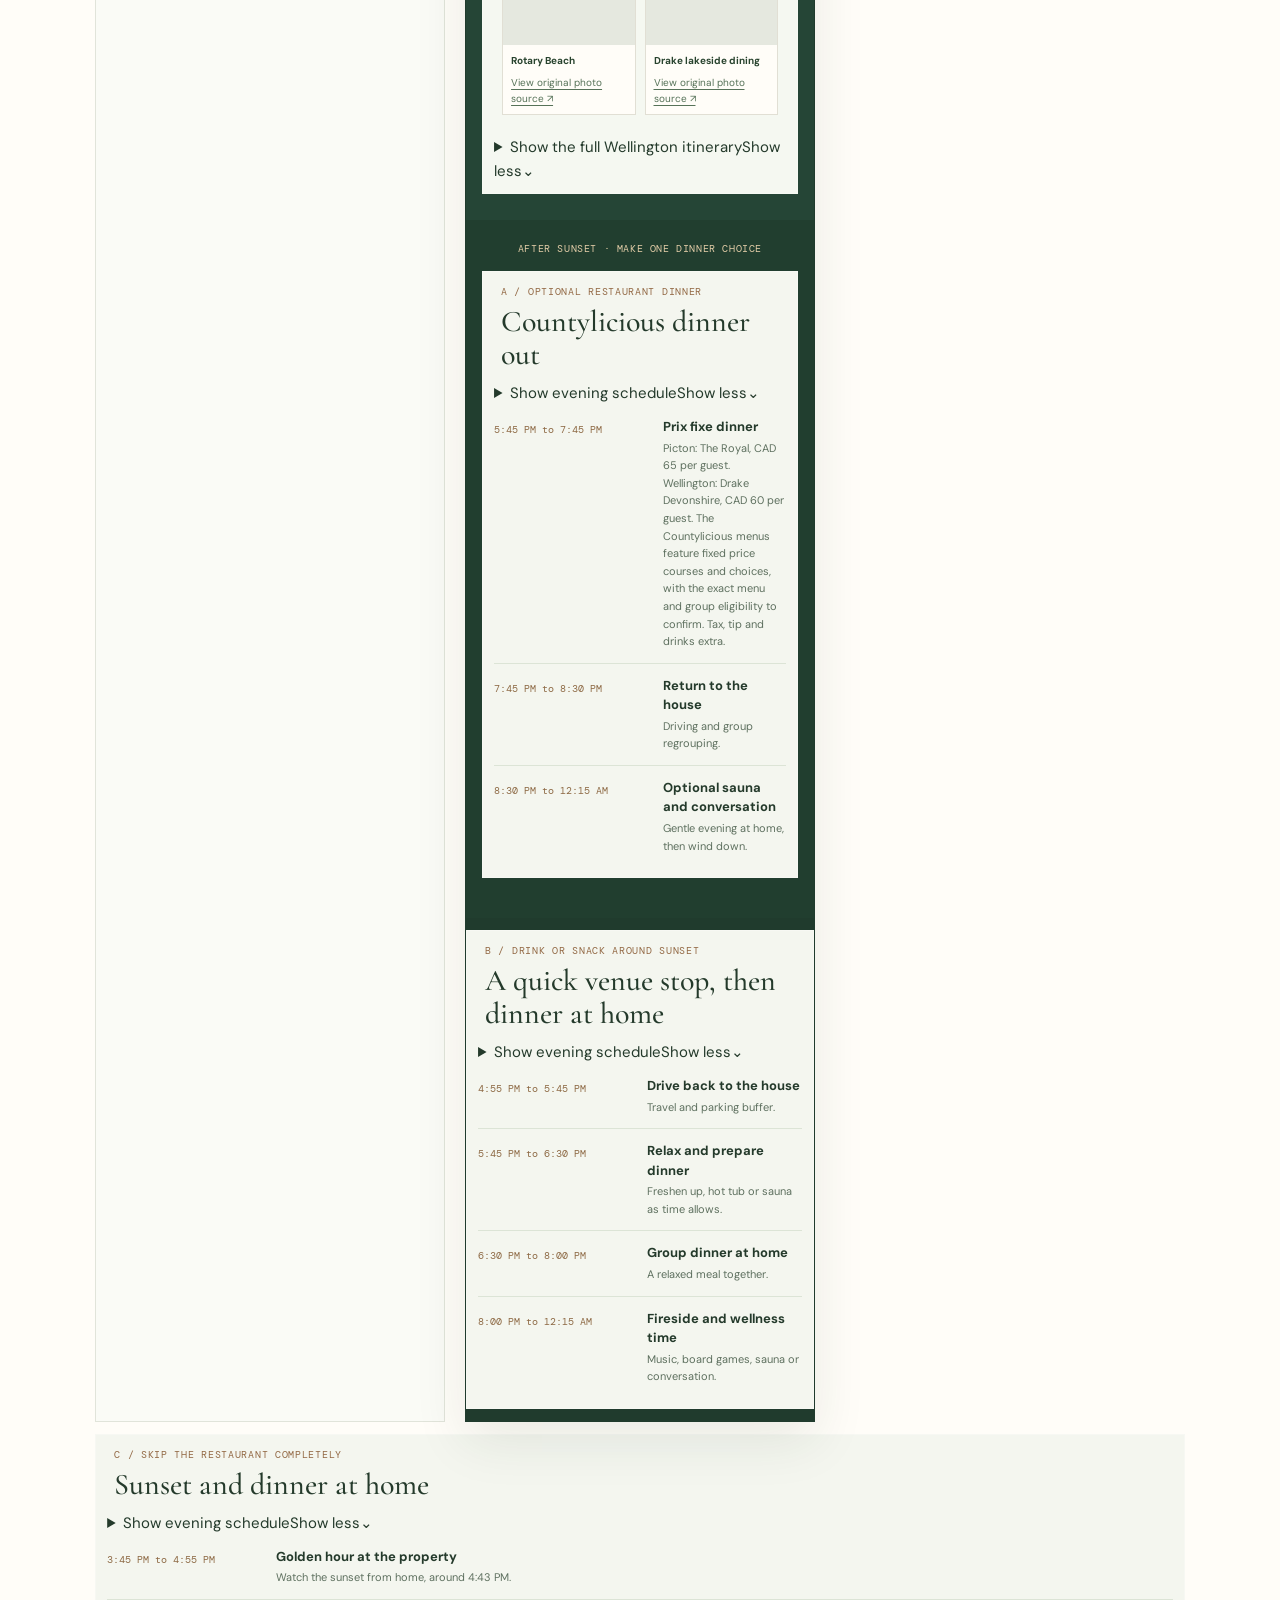
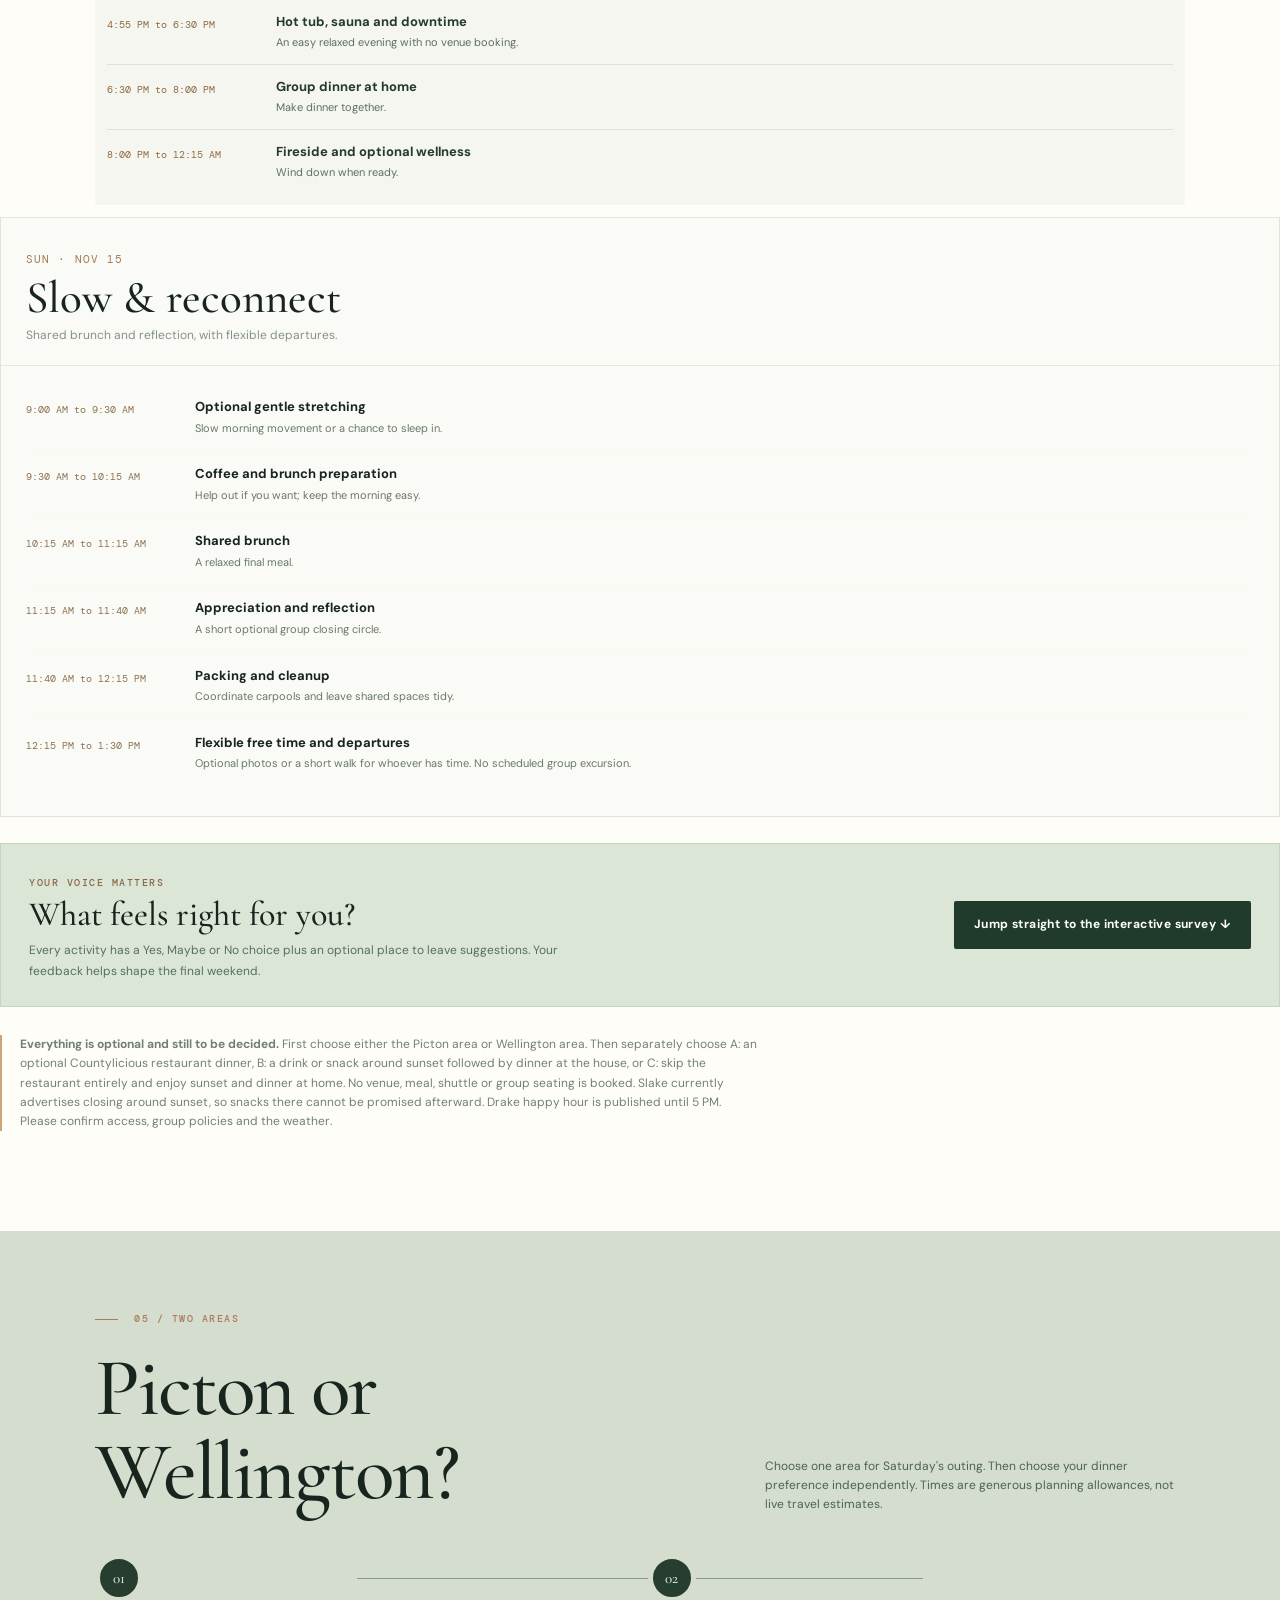
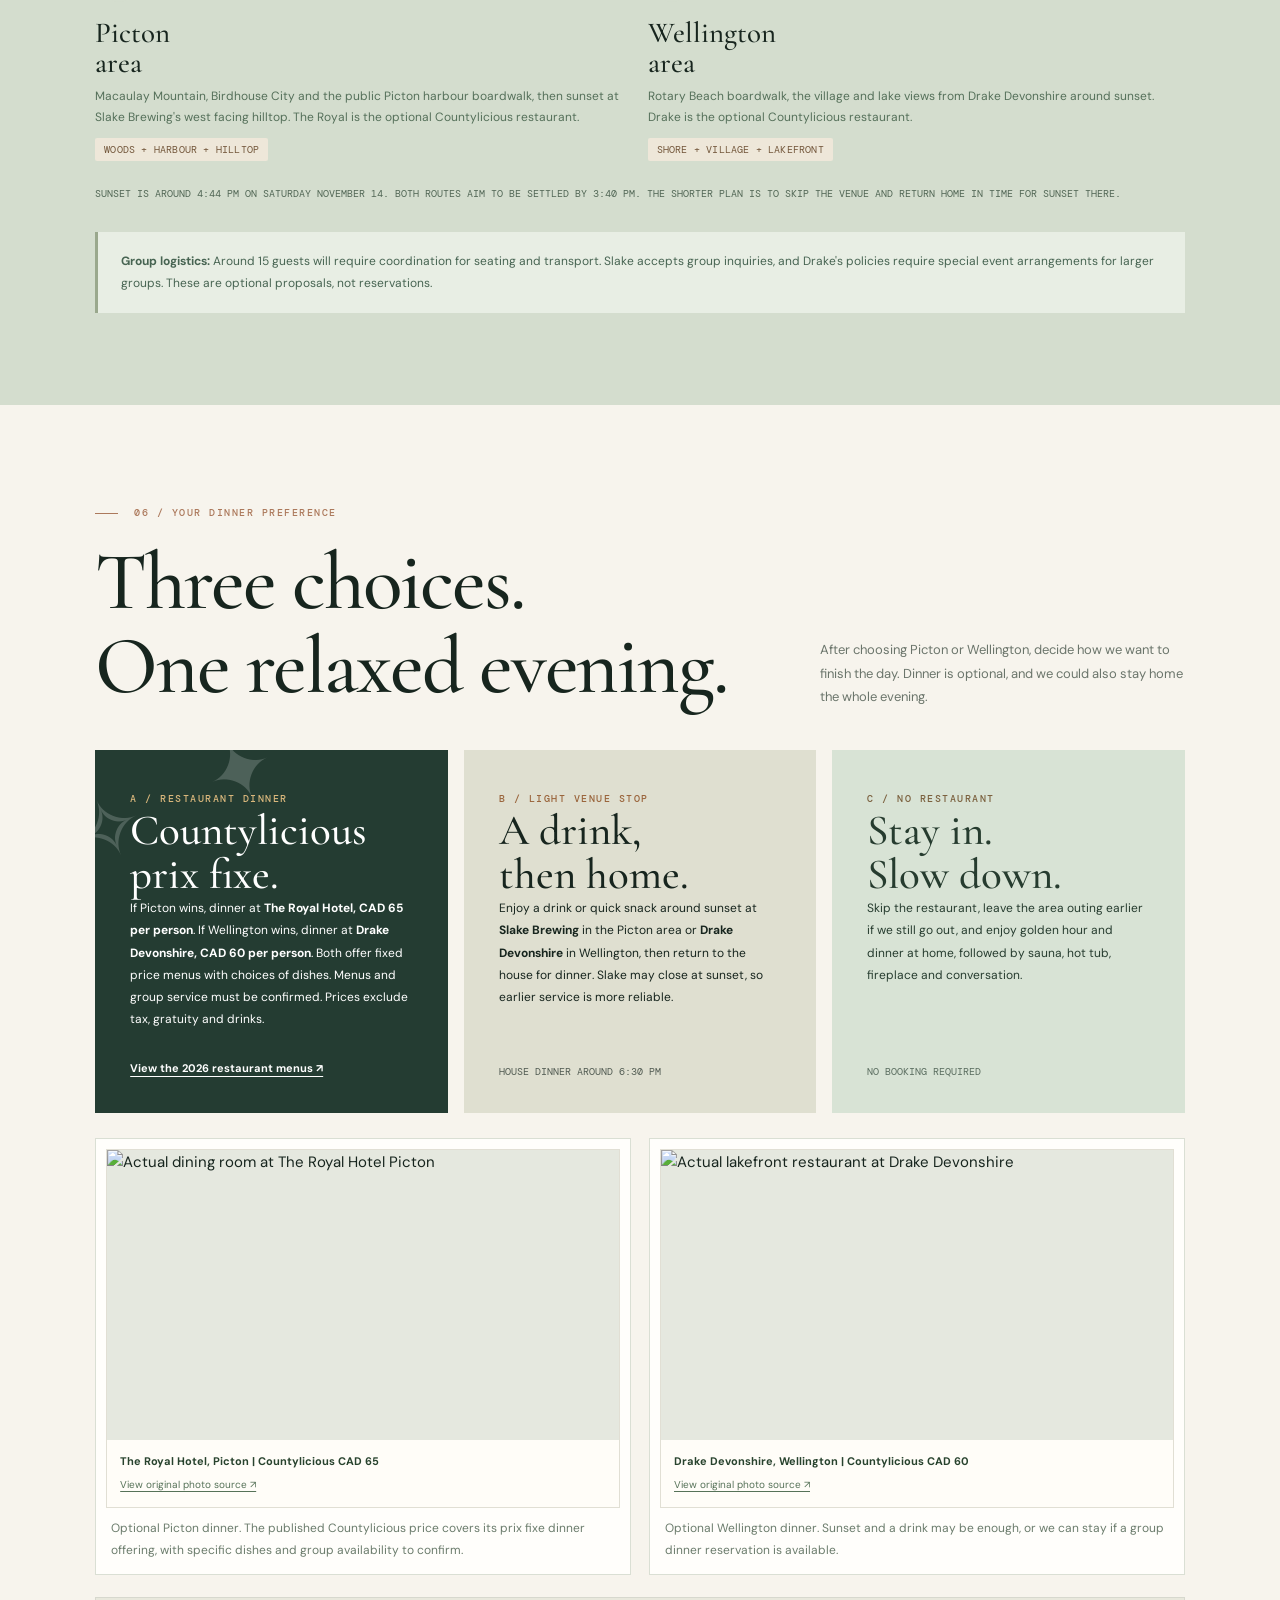
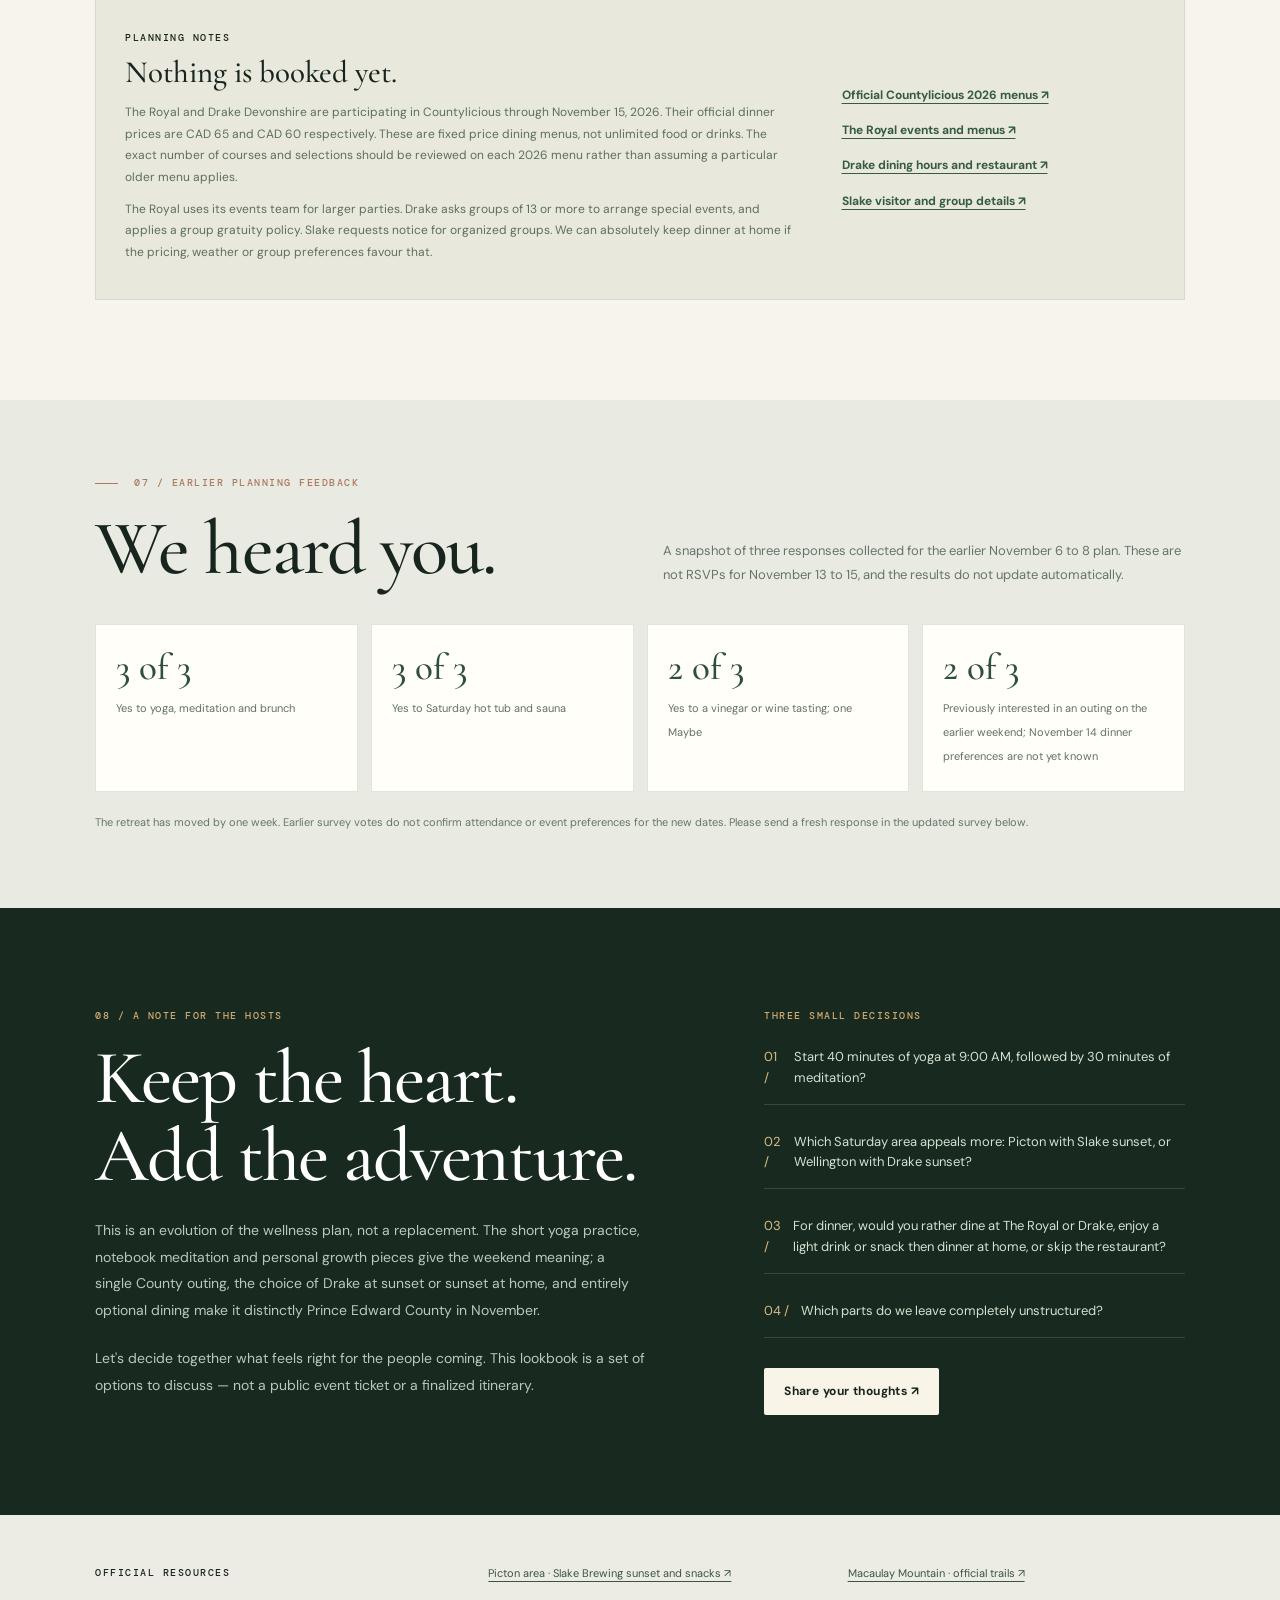
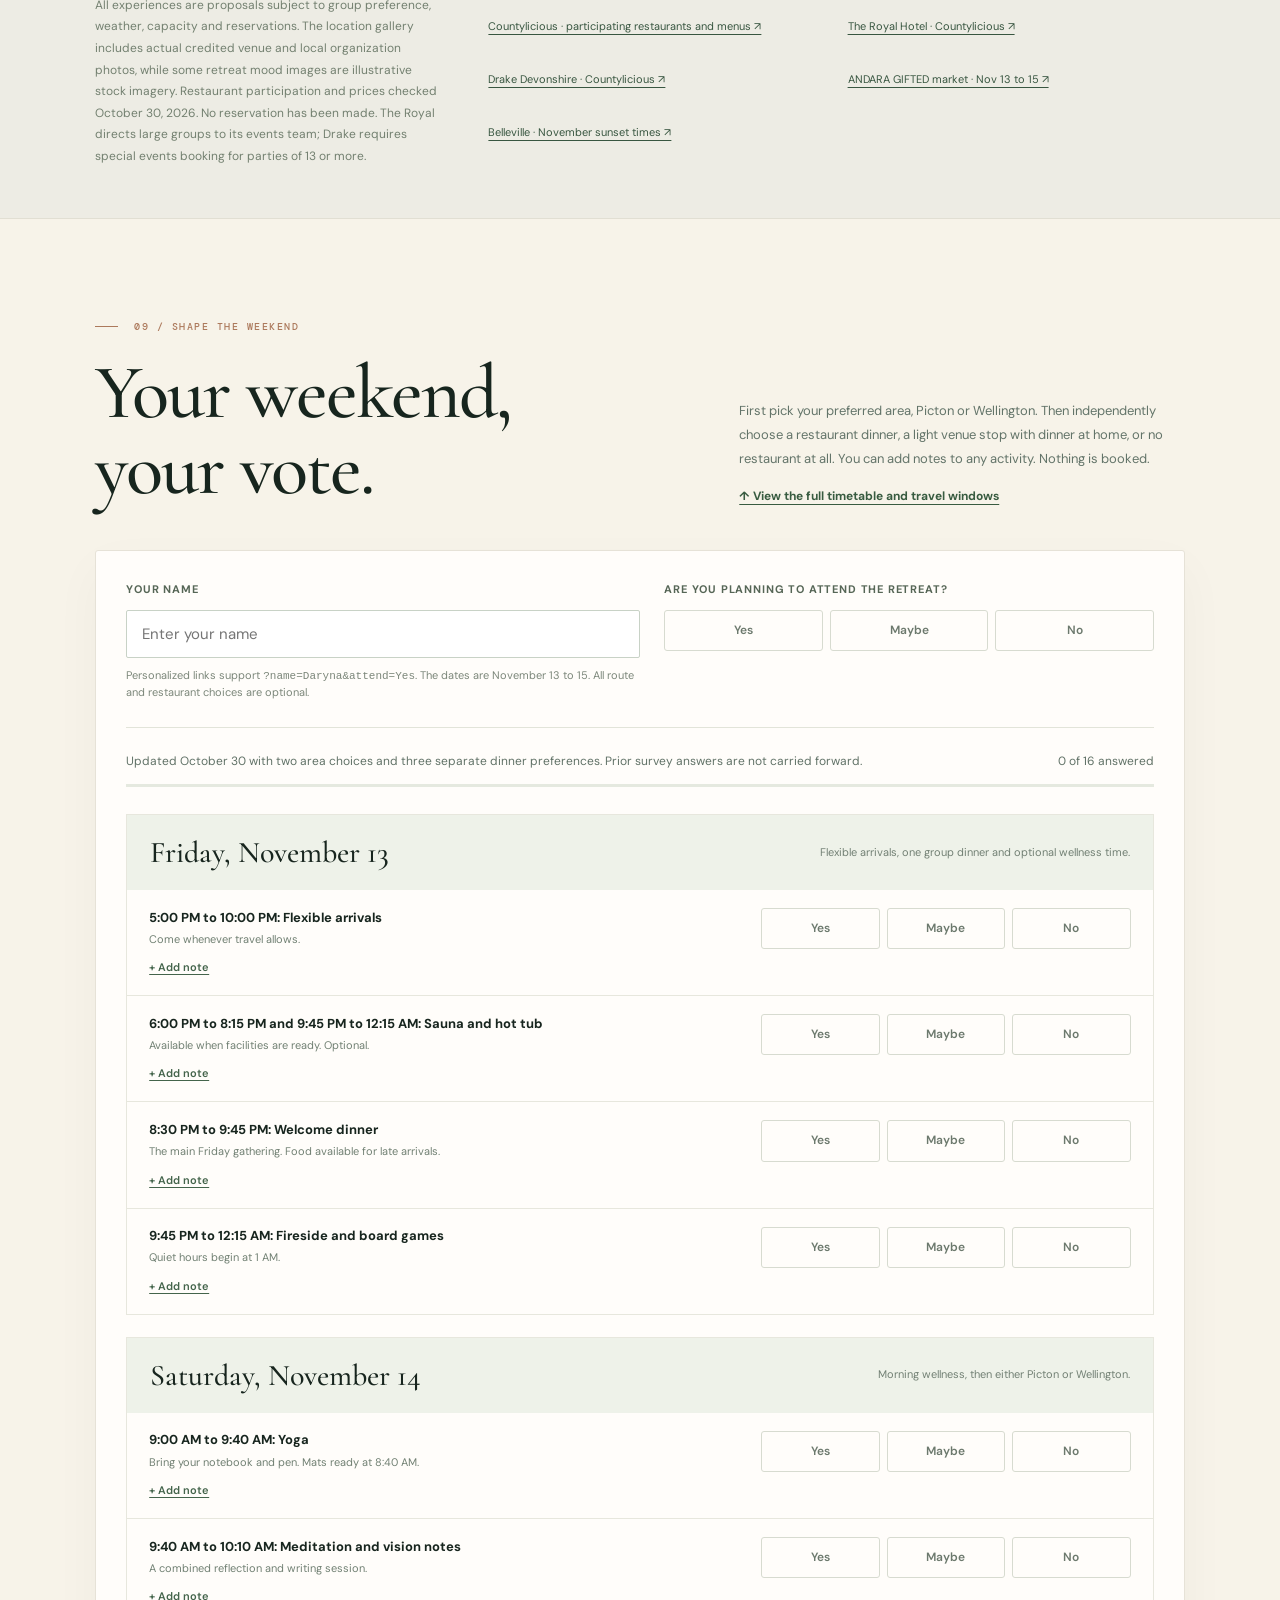
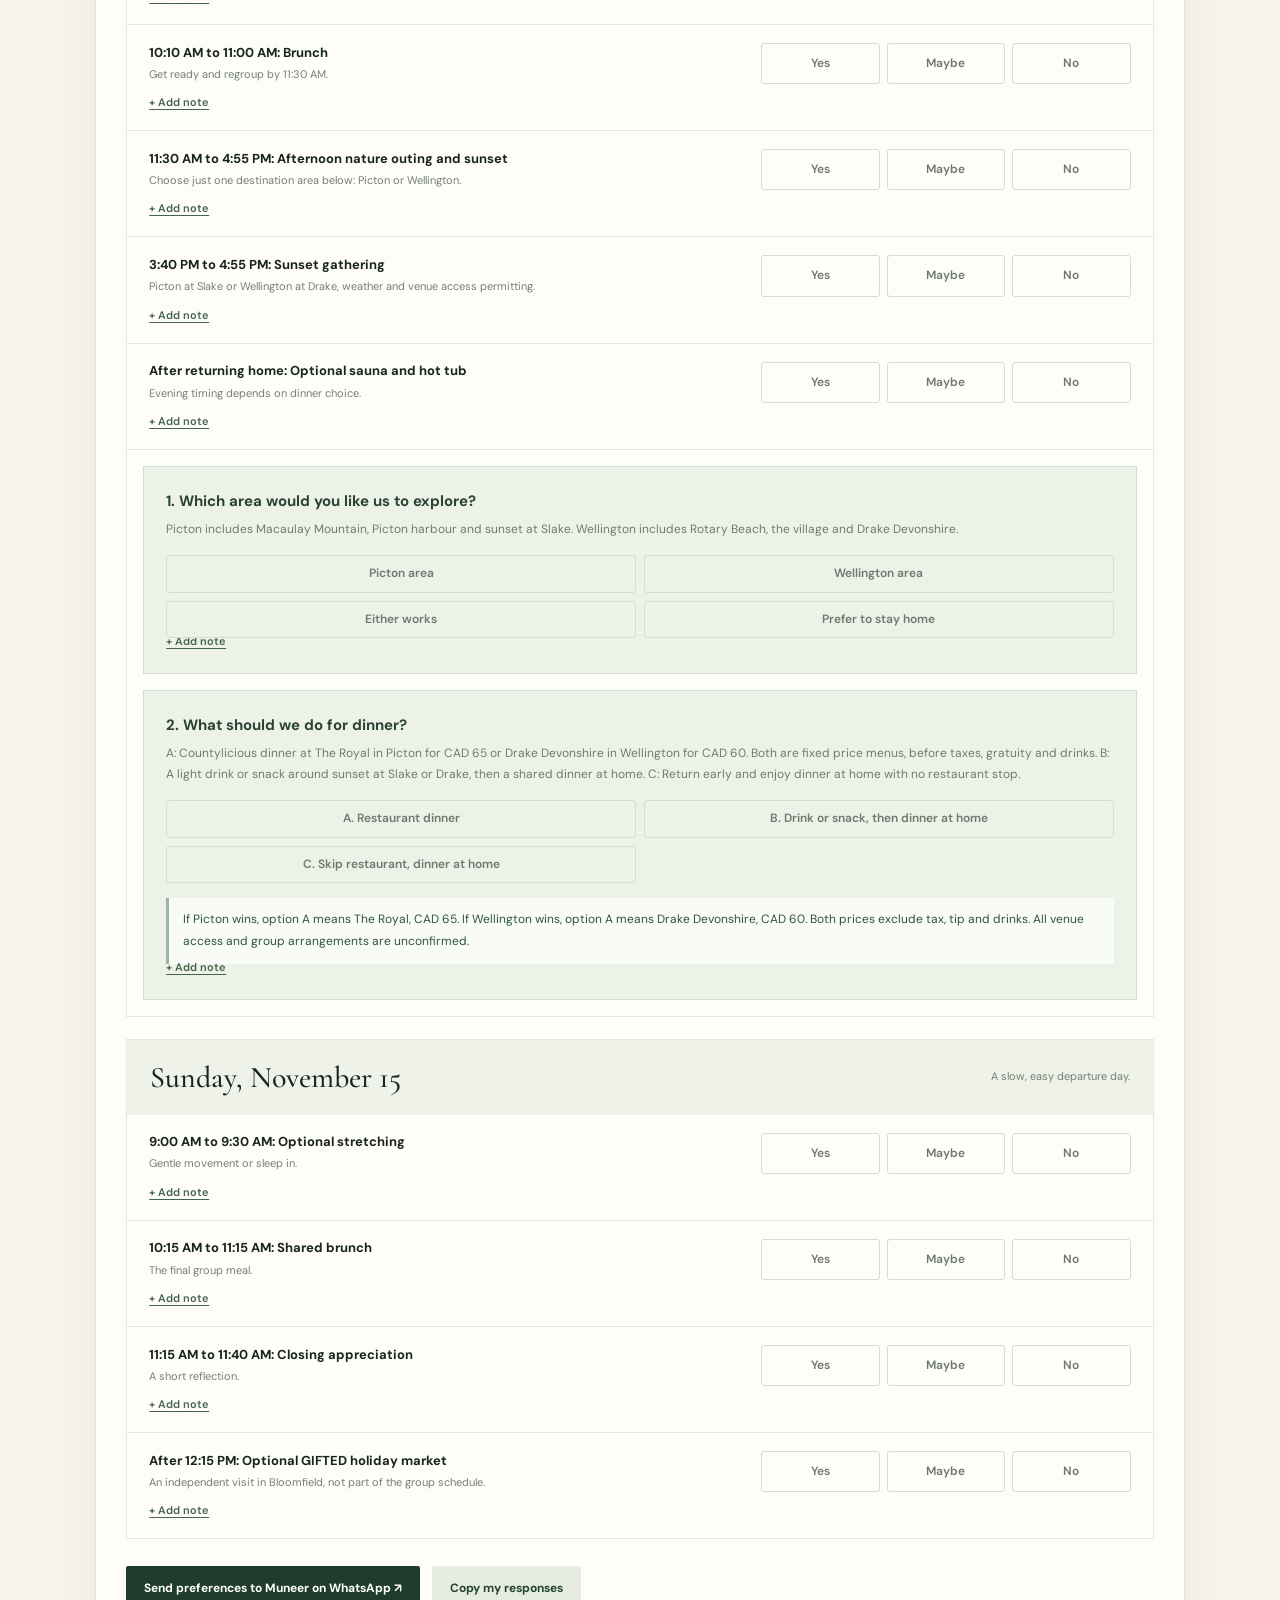
==== commit 9395fde6: "Move Sunday market to 1 PM and add expandable Saturday routes with clear OR alternatives" ====
--- a/retreats/abundance-nov-2026/index.html
+++ b/retreats/abundance-nov-2026/index.html
@@ -61,14 +61,14 @@
 <div class="day--feature__routes"><div class="evening-label">SATURDAY AFTERNOON · TWO AREA CHOICES</div>
 <div class="evening-option route-choice" id="picton-plan"><p class="evening-option__eyebrow">OPTION 1 · PICTON AREA</p><h4>Picton and Slake sunset</h4><p class="route-choice__intro">Macaulay Mountain, Picton harbour and the west facing Slake hilltop for sunset. The Royal is the optional Countylicious dinner venue.</p>
 <div class="route-choice__photos"><figure class="realphoto"><img loading="lazy" decoding="async" src="https://www.quinteconservation.ca/media/rtchhy53/outdoor-spaces-gallery-macaulay-mountain-5.jpg" alt="Macaulay Birdhouse City trail"><figcaption><span>Macaulay nature walk</span><a href="https://www.quinteconservation.ca/outdoor-spaces/areas/macaulay-mountain-conservation-area/" target="_blank" rel="noopener">View original photo source ↗</a></figcaption></figure><figure class="realphoto"><img loading="lazy" decoding="async" src="https://cdn.shopify.com/s/files/1/0449/3426/7039/files/IMG_9433.jpg?v=1614335234" alt="Slake sunset panorama"><figcaption><span>Slake sunset</span><a href="https://slakebrewing.com/pages/brewery" target="_blank" rel="noopener">View original photo source ↗</a></figcaption></figure></div>
-<div class="schedule"><div class="slot"><time>11:30 AM to 12:15 PM</time><div><strong>Drive and park at Macaulay Mountain</strong><p>Carpools, navigation and parking buffer.</p></div></div><div class="slot"><time>12:15 PM to 1:05 PM</time><div><strong>Macaulay and Birdhouse City</strong><p>Easy wooded walk and photos, weather permitting.</p></div></div><div class="slot"><time>1:05 PM to 1:25 PM</time><div><strong>Reposition and regroup</strong><p>Move vehicles toward Picton harbour.</p></div></div><div class="slot"><time>1:25 PM to 2:20 PM</time><div><strong>Picton harbour and downtown</strong><p>Choose a short boardwalk section or downtown coffee stop.</p></div></div><div class="slot"><time>2:20 PM to 3:15 PM</time><div><strong>Travel and settle at Slake</strong><p>Drive to the limestone hilltop, park and gather the group.</p></div></div><div class="slot"><time>3:15 PM to 4:55 PM</time><div><strong>Golden hour and sunset at Slake</strong><p>Drinks or snacks may be available before sunset near 4:45 PM. Slake says it closes around sunset. Confirm Saturday hours and indoor space for a group of 15.</p></div></div><div class="slot"><time>4:55 PM to 5:40 PM</time><div><strong>Choose dinner plan and travel</strong><p>If dining at The Royal, return toward Picton for a reservation. Otherwise head home; allow group driving and parking time.</p></div></div></div></div>
-<div class="evening-option route-choice" id="wellington-plan"><p class="evening-option__eyebrow">OPTION 2 · WELLINGTON AREA</p><h4>Wellington and Drake sunset</h4><p class="route-choice__intro">Beach boardwalk, village walking and the lakefront at Drake Devonshire. Drake is the optional Countylicious dinner venue.</p>
+<details class="expand-details route-expand"><summary class="expand-summary"><span class="show-open-label">Show the full Picton itinerary</span><span class="show-close-label">Show less</span><span aria-hidden="true" class="expand-chevron">⌄</span></summary><div class="schedule"><div class="slot"><time>11:30 AM to 12:15 PM</time><div><strong>Drive and park at Macaulay Mountain</strong><p>Carpools, navigation and parking buffer.</p></div></div><div class="slot"><time>12:15 PM to 1:05 PM</time><div><strong>Macaulay and Birdhouse City</strong><p>Easy wooded walk and photos, weather permitting.</p></div></div><div class="slot"><time>1:05 PM to 1:25 PM</time><div><strong>Reposition and regroup</strong><p>Move vehicles toward Picton harbour.</p></div></div><div class="slot"><time>1:25 PM to 2:20 PM</time><div><strong>Picton harbour and downtown</strong><p>Choose a short boardwalk section or downtown coffee stop.</p></div></div><div class="slot"><time>2:20 PM to 3:15 PM</time><div><strong>Travel and settle at Slake</strong><p>Drive to the limestone hilltop, park and gather the group.</p></div></div><div class="slot"><time>3:15 PM to 4:55 PM</time><div><strong>Golden hour and sunset at Slake</strong><p>Drinks or snacks may be available before sunset near 4:45 PM. Slake says it closes around sunset. Confirm Saturday hours and indoor space for a group of 15.</p></div></div><div class="slot"><time>4:55 PM to 5:40 PM</time><div><strong>Choose dinner plan and travel</strong><p>If dining at The Royal, return toward Picton for a reservation. Otherwise head home; allow group driving and parking time.</p></div></div></div></details></div>
+<div class="between-choices" role="separator" aria-label="Or choose the Wellington route"><span>OR</span></div><div class="evening-option route-choice" id="wellington-plan"><p class="evening-option__eyebrow">OPTION 2 · WELLINGTON AREA</p><h4>Wellington and Drake sunset</h4><p class="route-choice__intro">Beach boardwalk, village walking and the lakefront at Drake Devonshire. Drake is the optional Countylicious dinner venue.</p>
 <div class="route-choice__photos"><figure class="realphoto"><img loading="lazy" decoding="async" src="https://clubrunner.blob.core.windows.net/00000001166/Images/beach.jpg" alt="Wellington Rotary Beach boardwalk"><figcaption><span>Rotary Beach</span><a href="https://wellingtonrotary.ca/stories/visit-wellington-rotary-beach" target="_blank" rel="noopener">View original photo source ↗</a></figcaption></figure><figure class="realphoto"><img loading="lazy" decoding="async" src="https://thedrake.ca/uploads/2025/03/17115249257_6829ace54b_o-3-scaled-e1750168620539.jpg" alt="Drake waterfront dining room"><figcaption><span>Drake lakeside dining</span><a href="https://thedrake.ca/restaurant/drake-devonshire/" target="_blank" rel="noopener">View original photo source ↗</a></figcaption></figure></div>
-<div class="schedule"><div class="slot"><time>11:30 AM to 12:15 PM</time><div><strong>Drive to Wellington and park</strong><p>Carpool and navigation allowance.</p></div></div><div class="slot"><time>12:15 PM to 1:15 PM</time><div><strong>Rotary Beach boardwalk</strong><p>Lakeshore, harbour views, lighthouse and benches. Washrooms may be seasonal.</p></div></div><div class="slot"><time>1:15 PM to 2:20 PM</time><div><strong>Stroll through Wellington</strong><p>Village, park and optional café; allow a relaxed pace.</p></div></div><div class="slot"><time>2:20 PM to 3:20 PM</time><div><strong>Explore or enjoy free time</strong><p>Optional additional shoreline walking, weather permitting.</p></div></div><div class="slot"><time>3:20 PM to 3:40 PM</time><div><strong>Travel to Drake and get settled</strong><p>Confirm indoor space, snacks and lakefront access. Outdoor seating not guaranteed in November.</p></div></div><div class="slot"><time>3:40 PM to 4:55 PM</time><div><strong>Golden hour and sunset at Drake</strong><p>Happy hour is published until 5 PM; sunset near 4:44 PM. Enjoy a drink or snack around sunset if space is available.</p></div></div><div class="slot"><time>4:55 PM to 5:40 PM</time><div><strong>Choose dinner plan and travel</strong><p>Stay for a booked Drake dinner at 5 PM, or drive back to the house for the shared meal.</p></div></div></div></div></div>
+<details class="expand-details route-expand"><summary class="expand-summary"><span class="show-open-label">Show the full Wellington itinerary</span><span class="show-close-label">Show less</span><span aria-hidden="true" class="expand-chevron">⌄</span></summary><div class="schedule"><div class="slot"><time>11:30 AM to 12:15 PM</time><div><strong>Drive to Wellington and park</strong><p>Carpool and navigation allowance.</p></div></div><div class="slot"><time>12:15 PM to 1:15 PM</time><div><strong>Rotary Beach boardwalk</strong><p>Lakeshore, harbour views, lighthouse and benches. Washrooms may be seasonal.</p></div></div><div class="slot"><time>1:15 PM to 2:20 PM</time><div><strong>Stroll through Wellington</strong><p>Village, park and optional café; allow a relaxed pace.</p></div></div><div class="slot"><time>2:20 PM to 3:20 PM</time><div><strong>Explore or enjoy free time</strong><p>Optional additional shoreline walking, weather permitting.</p></div></div><div class="slot"><time>3:20 PM to 3:40 PM</time><div><strong>Travel to Drake and get settled</strong><p>Confirm indoor space, snacks and lakefront access. Outdoor seating not guaranteed in November.</p></div></div><div class="slot"><time>3:40 PM to 4:55 PM</time><div><strong>Golden hour and sunset at Drake</strong><p>Happy hour is published until 5 PM; sunset near 4:44 PM. Enjoy a drink or snack around sunset if space is available.</p></div></div><div class="slot"><time>4:55 PM to 5:40 PM</time><div><strong>Choose dinner plan and travel</strong><p>Stay for a booked Drake dinner at 5 PM, or drive back to the house for the shared meal.</p></div></div></div></div></details></div>
 <div class="day--feature__evening" id="dining-plan"><div class="evening-label">AFTER SUNSET · MAKE ONE DINNER CHOICE</div>
-<div class="evening-option"><p class="evening-option__eyebrow">A / OPTIONAL RESTAURANT DINNER</p><h4>Countylicious dinner out</h4><div class="schedule"><div class="slot"><time>4:55 PM to 5:45 PM</time><div><strong>Transition to reserved restaurant</strong><p>In Picton, transfer from Slake to The Royal. In Wellington, remain at Drake. A suitable reservation is essential.</p></div></div><div class="slot"><time>5:45 PM to 7:45 PM</time><div><strong>Prix fixe dinner</strong><p>Picton: The Royal, CAD 65 per guest. Wellington: Drake Devonshire, CAD 60 per guest. The Countylicious menus feature fixed price courses and choices, with the exact menu and group eligibility to confirm. Tax, tip and drinks extra.</p></div></div><div class="slot"><time>7:45 PM to 8:30 PM</time><div><strong>Return to the house</strong><p>Driving and group regrouping.</p></div></div><div class="slot"><time>8:30 PM to 12:15 AM</time><div><strong>Optional sauna and conversation</strong><p>Gentle evening at home, then wind down.</p></div></div></div></div>
-<div class="evening-option"><p class="evening-option__eyebrow">B / DRINK OR SNACK AROUND SUNSET</p><h4>A quick venue stop, then dinner at home</h4><div class="schedule"><div class="slot"><time>3:40 PM to 4:55 PM</time><div><strong>Golden hour, drinks and snacks</strong><p>Slake for Picton, Drake for Wellington. Slake service may finish at sunset; Drake publishes happy hour until 5 PM.</p></div></div><div class="slot"><time>4:55 PM to 5:45 PM</time><div><strong>Drive back to the house</strong><p>Travel and parking buffer.</p></div></div><div class="slot"><time>5:45 PM to 6:30 PM</time><div><strong>Relax and prepare dinner</strong><p>Freshen up, hot tub or sauna as time allows.</p></div></div><div class="slot"><time>6:30 PM to 8:00 PM</time><div><strong>Group dinner at home</strong><p>A relaxed meal together.</p></div></div><div class="slot"><time>8:00 PM to 12:15 AM</time><div><strong>Fireside and wellness time</strong><p>Music, board games, sauna or conversation.</p></div></div></div></div>
-<div class="evening-option"><p class="evening-option__eyebrow">C / SKIP THE RESTAURANT COMPLETELY</p><h4>Sunset and dinner at home</h4><div class="schedule"><div class="slot"><time>2:45 PM to 3:45 PM</time><div><strong>Return to the house early</strong><p>Leave the afternoon route earlier and return with time to settle.</p></div></div><div class="slot"><time>3:45 PM to 4:55 PM</time><div><strong>Golden hour at the property</strong><p>Watch the sunset from home, around 4:43 PM.</p></div></div><div class="slot"><time>4:55 PM to 6:30 PM</time><div><strong>Hot tub, sauna and downtime</strong><p>An easy relaxed evening with no venue booking.</p></div></div><div class="slot"><time>6:30 PM to 8:00 PM</time><div><strong>Group dinner at home</strong><p>Make dinner together.</p></div></div><div class="slot"><time>8:00 PM to 12:15 AM</time><div><strong>Fireside and optional wellness</strong><p>Wind down when ready.</p></div></div></div></div>
+<div class="evening-option evening-choice-card"><p class="evening-option__eyebrow">A / OPTIONAL RESTAURANT DINNER</p><h4>Countylicious dinner out</h4><details class="expand-details evening-expand"><summary class="expand-summary"><span class="show-open-label">Show evening schedule</span><span class="show-close-label">Show less</span><span aria-hidden="true" class="expand-chevron">⌄</span></summary><div class="schedule"><div class="slot"><time>4:55 PM to 5:45 PM</time><div><strong>Transition to reserved restaurant</strong><p>In Picton, transfer from Slake to The Royal. In Wellington, remain at Drake. A suitable reservation is essential.</p></div></div></details><div class="slot"><time>5:45 PM to 7:45 PM</time><div><strong>Prix fixe dinner</strong><p>Picton: The Royal, CAD 65 per guest. Wellington: Drake Devonshire, CAD 60 per guest. The Countylicious menus feature fixed price courses and choices, with the exact menu and group eligibility to confirm. Tax, tip and drinks extra.</p></div></div><div class="slot"><time>7:45 PM to 8:30 PM</time><div><strong>Return to the house</strong><p>Driving and group regrouping.</p></div></div><div class="slot"><time>8:30 PM to 12:15 AM</time><div><strong>Optional sauna and conversation</strong><p>Gentle evening at home, then wind down.</p></div></div></div></div>
+<div class="evening-option evening-choice-card"><p class="evening-option__eyebrow">B / DRINK OR SNACK AROUND SUNSET</p><h4>A quick venue stop, then dinner at home</h4><details class="expand-details evening-expand"><summary class="expand-summary"><span class="show-open-label">Show evening schedule</span><span class="show-close-label">Show less</span><span aria-hidden="true" class="expand-chevron">⌄</span></summary><div class="schedule"><div class="slot"><time>3:40 PM to 4:55 PM</time><div><strong>Golden hour, drinks and snacks</strong><p>Slake for Picton, Drake for Wellington. Slake service may finish at sunset; Drake publishes happy hour until 5 PM.</p></div></div></details><div class="slot"><time>4:55 PM to 5:45 PM</time><div><strong>Drive back to the house</strong><p>Travel and parking buffer.</p></div></div><div class="slot"><time>5:45 PM to 6:30 PM</time><div><strong>Relax and prepare dinner</strong><p>Freshen up, hot tub or sauna as time allows.</p></div></div><div class="slot"><time>6:30 PM to 8:00 PM</time><div><strong>Group dinner at home</strong><p>A relaxed meal together.</p></div></div><div class="slot"><time>8:00 PM to 12:15 AM</time><div><strong>Fireside and wellness time</strong><p>Music, board games, sauna or conversation.</p></div></div></div></div>
+<div class="evening-option evening-choice-card"><p class="evening-option__eyebrow">C / SKIP THE RESTAURANT COMPLETELY</p><h4>Sunset and dinner at home</h4><details class="expand-details evening-expand"><summary class="expand-summary"><span class="show-open-label">Show evening schedule</span><span class="show-close-label">Show less</span><span aria-hidden="true" class="expand-chevron">⌄</span></summary><div class="schedule"><div class="slot"><time>2:45 PM to 3:45 PM</time><div><strong>Return to the house early</strong><p>Leave the afternoon route earlier and return with time to settle.</p></div></div></details><div class="slot"><time>3:45 PM to 4:55 PM</time><div><strong>Golden hour at the property</strong><p>Watch the sunset from home, around 4:43 PM.</p></div></div><div class="slot"><time>4:55 PM to 6:30 PM</time><div><strong>Hot tub, sauna and downtime</strong><p>An easy relaxed evening with no venue booking.</p></div></div><div class="slot"><time>6:30 PM to 8:00 PM</time><div><strong>Group dinner at home</strong><p>Make dinner together.</p></div></div><div class="slot"><time>8:00 PM to 12:15 AM</time><div><strong>Fireside and optional wellness</strong><p>Wind down when ready.</p></div></div></div></div>
 </div></article><article class="day"><div class="dayheader"><span class="daynum">SUN · NOV 15</span><h3>Slow & reconnect</h3><p>Shared brunch and reflection, with flexible departures.</p></div><div class="schedule"><div class="slot"><time>9:00 AM to 9:30 AM</time><div><strong>Optional gentle stretching</strong><p>Slow morning movement or a chance to sleep in.</p></div></div><div class="slot"><time>9:30 AM to 10:15 AM</time><div><strong>Coffee and brunch preparation</strong><p>Help out if you want; keep the morning easy.</p></div></div><div class="slot"><time>10:15 AM to 11:15 AM</time><div><strong>Shared brunch</strong><p>A relaxed final meal.</p></div></div><div class="slot"><time>11:15 AM to 11:40 AM</time><div><strong>Appreciation and reflection</strong><p>A short optional group closing circle.</p></div></div><div class="slot"><time>11:40 AM to 12:15 PM</time><div><strong>Packing and cleanup</strong><p>Coordinate carpools and leave shared spaces tidy.</p></div></div><div class="slot"><time>12:15 PM to 1:30 PM</time><div><strong>Flexible free time and departures</strong><p>Optional photos or a short walk for whoever has time. No scheduled group excursion.</p></div></div></div></article></div><div class="survey-cta"><div><span class="eyebrow">YOUR VOICE MATTERS</span><h3>What feels right for you?</h3><p>Every activity has a Yes, Maybe or No choice plus an optional place to leave suggestions. Your feedback helps shape the final weekend.</p></div><a class="btn btn--dark" href="#preferences">Jump straight to the interactive survey ↓</a></div><p class="notice"><strong>Everything is optional and still to be decided.</strong> First choose either the Picton area or Wellington area. Then separately choose A: an optional Countylicious restaurant dinner, B: a drink or snack around sunset followed by dinner at the house, or C: skip the restaurant entirely and enjoy sunset and dinner at home. No venue, meal, shuttle or group seating is booked. Slake currently advertises closing around sunset, so snacks there cannot be promised afterward. Drake happy hour is published until 5 PM. Please confirm access, group policies and the weather.</p></div></section>
 <section class="journey" id="routes"><div class="wrap"><div class="journeyintro"><div><div class="kicker eyebrow">05 / Two areas</div><h2>Picton or<br>Wellington?</h2></div><p>Choose one area for Saturday's outing. Then choose your dinner preference independently. Times are generous planning allowances, not live travel estimates.</p></div>
 <div class="route route--two">
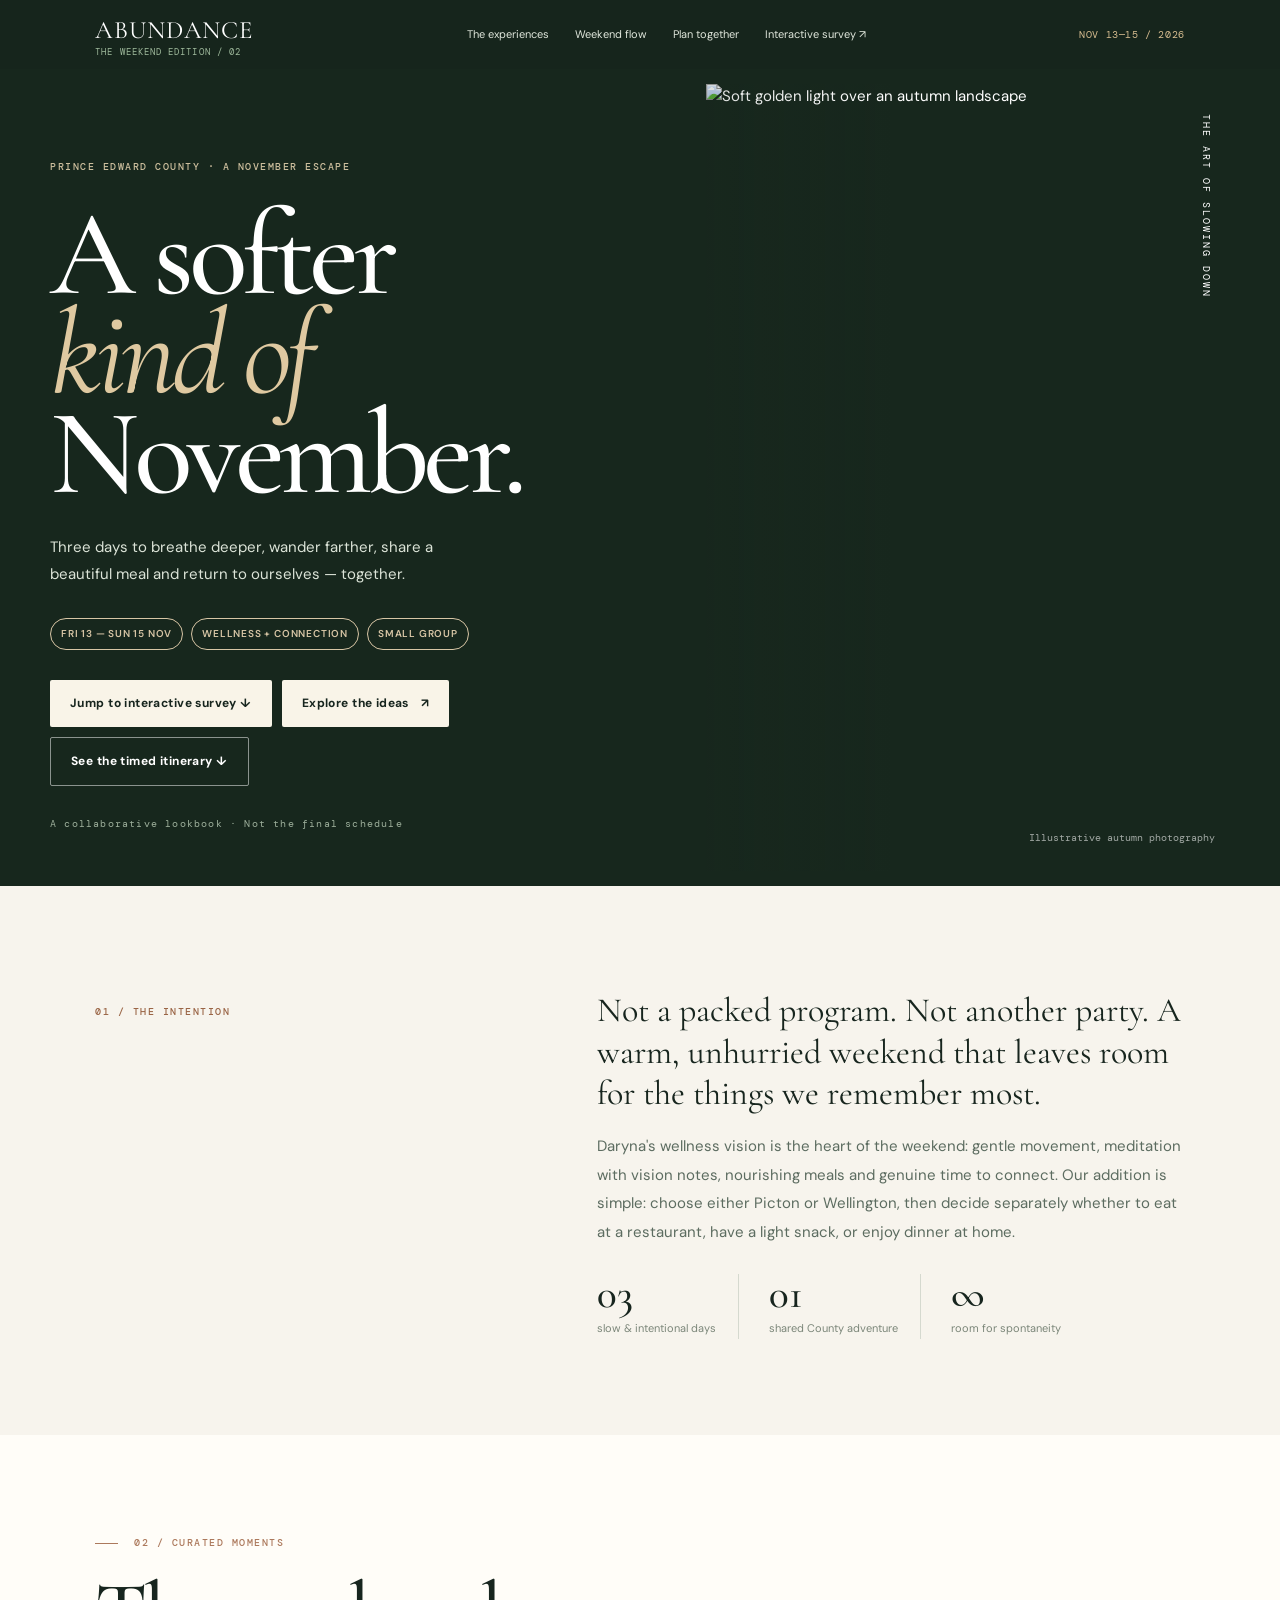
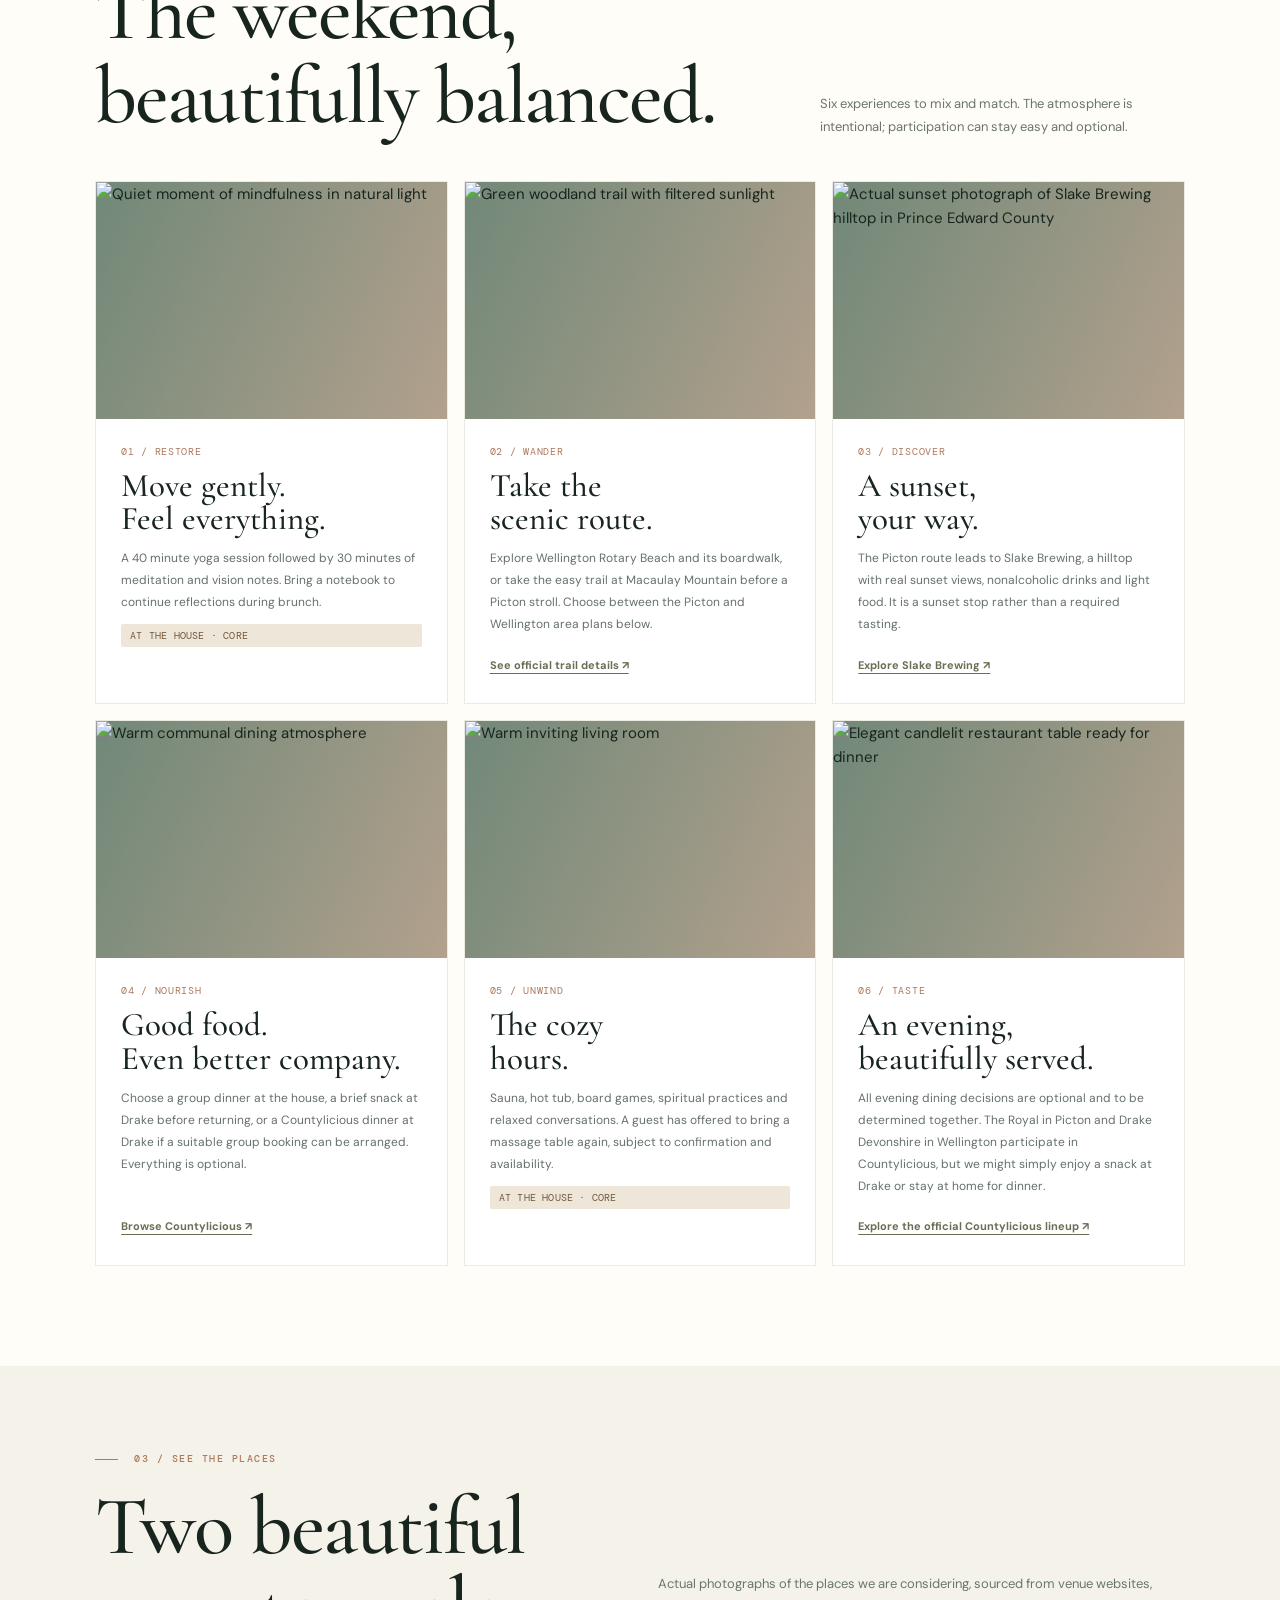
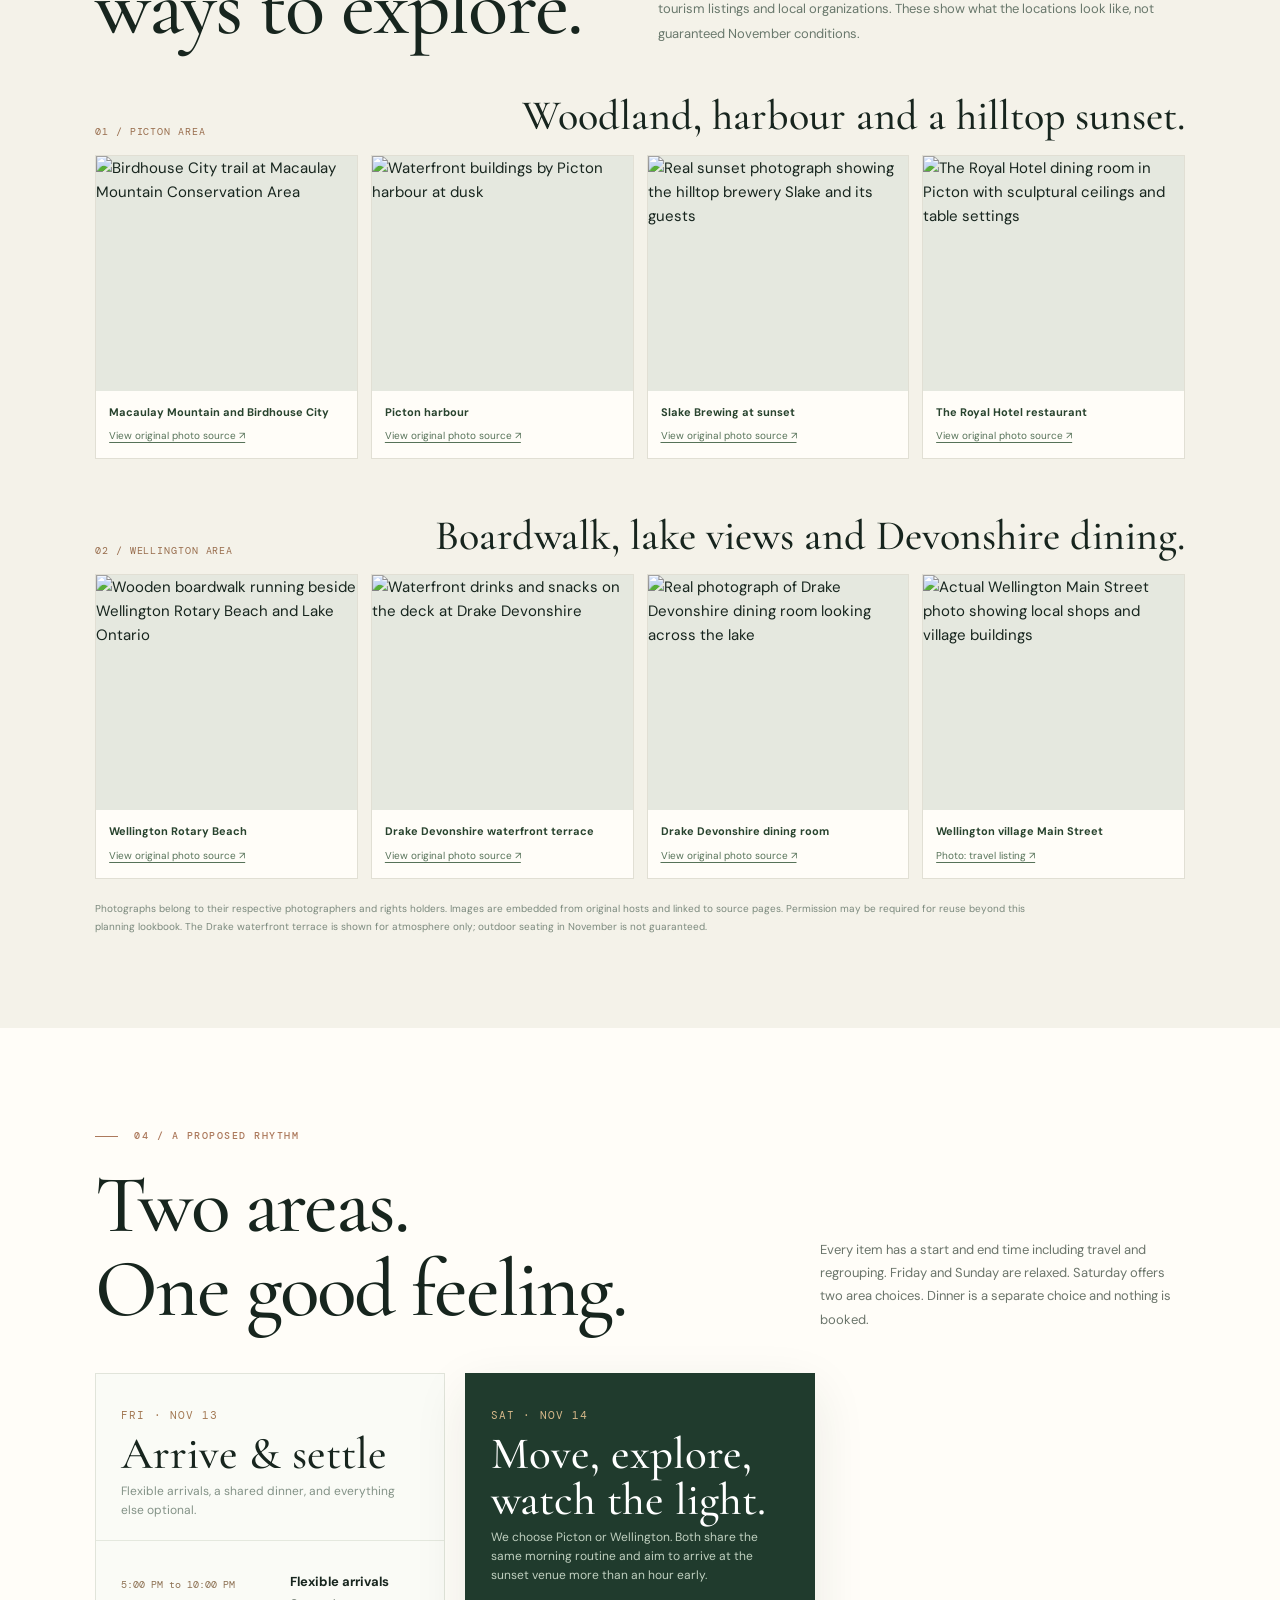
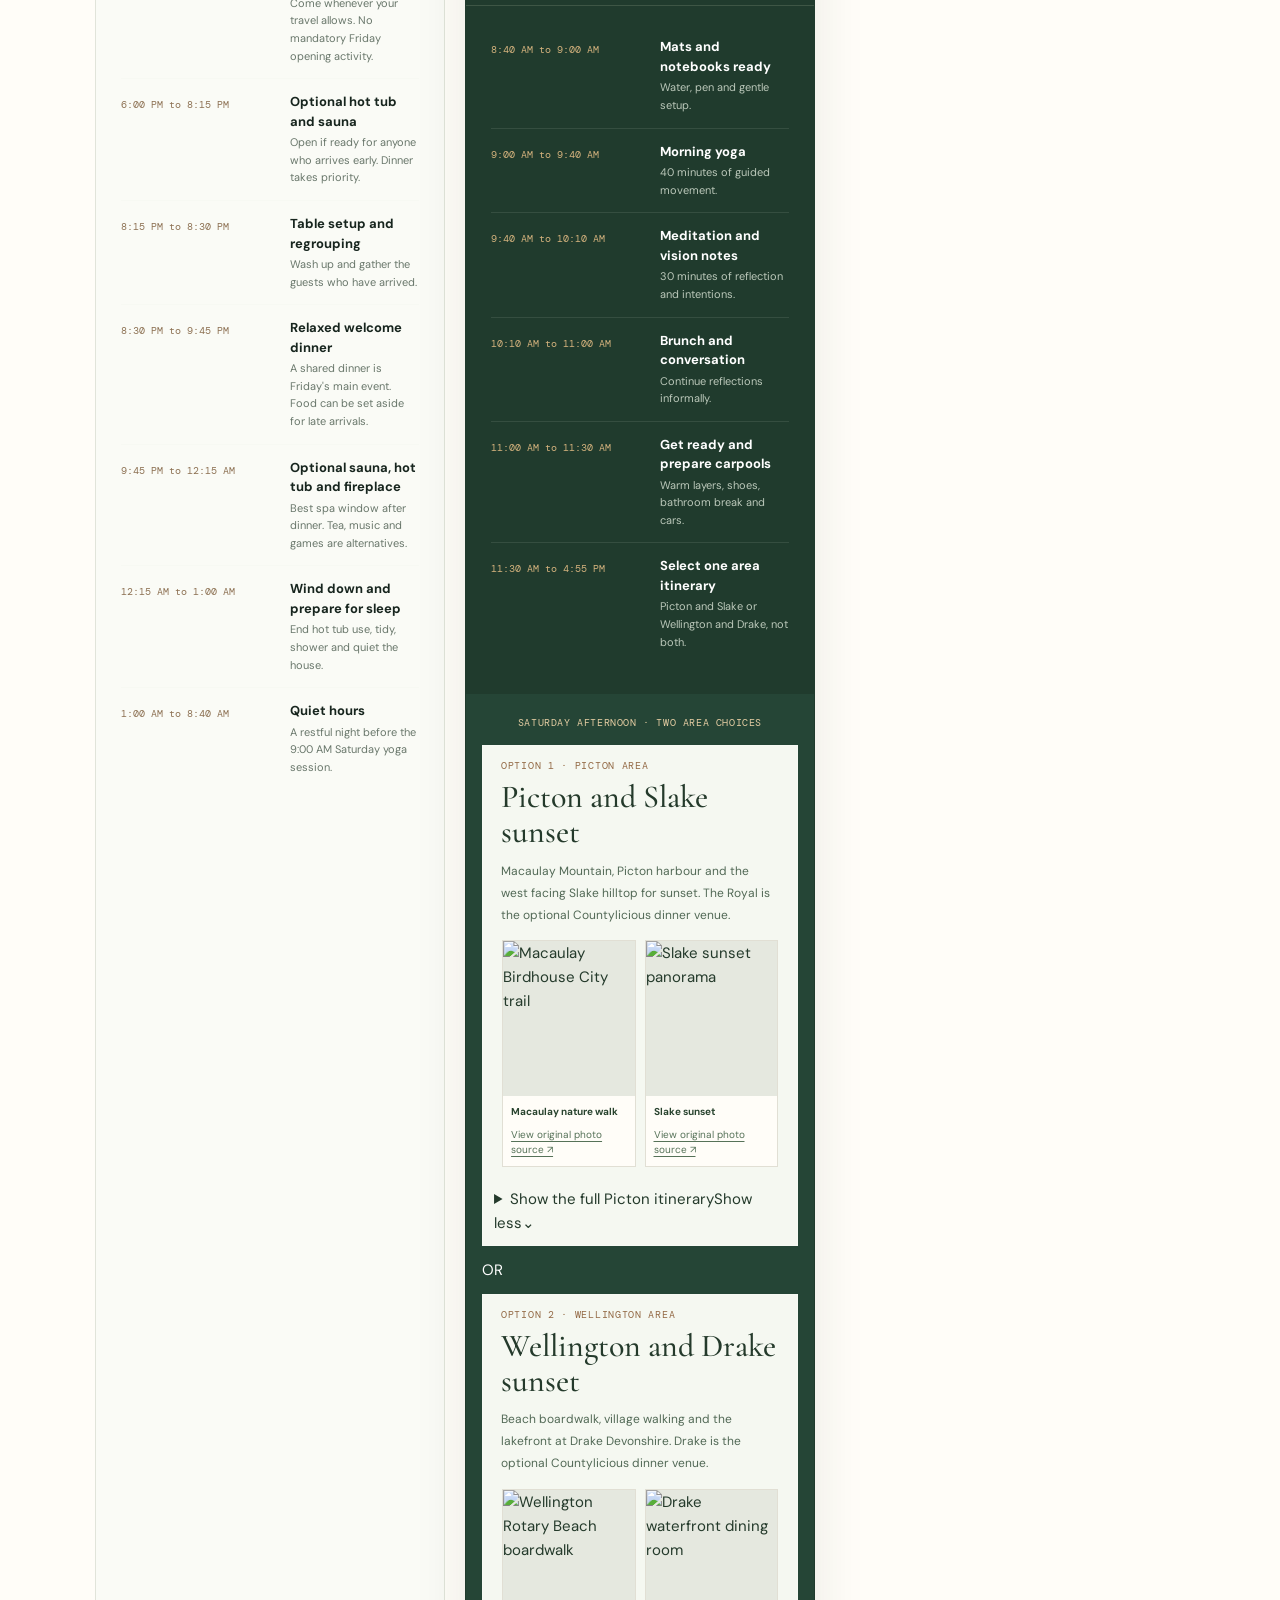
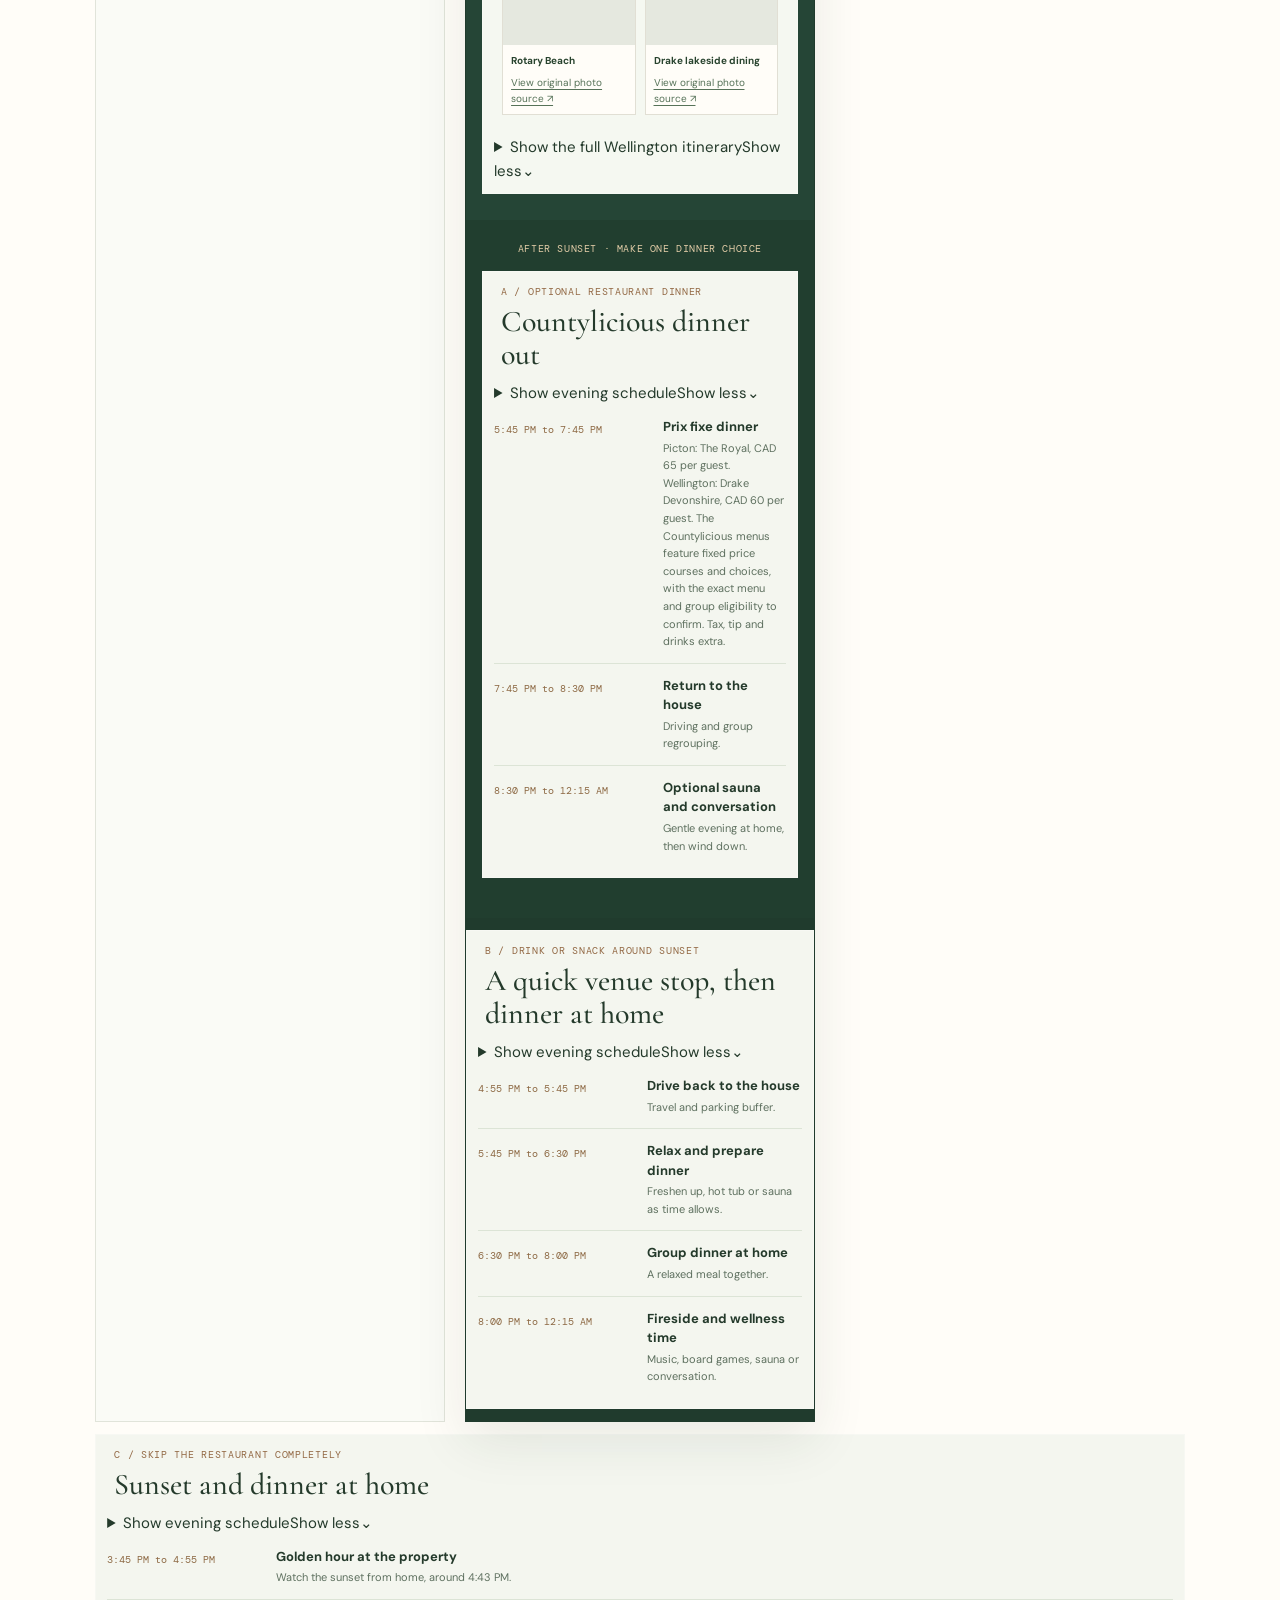
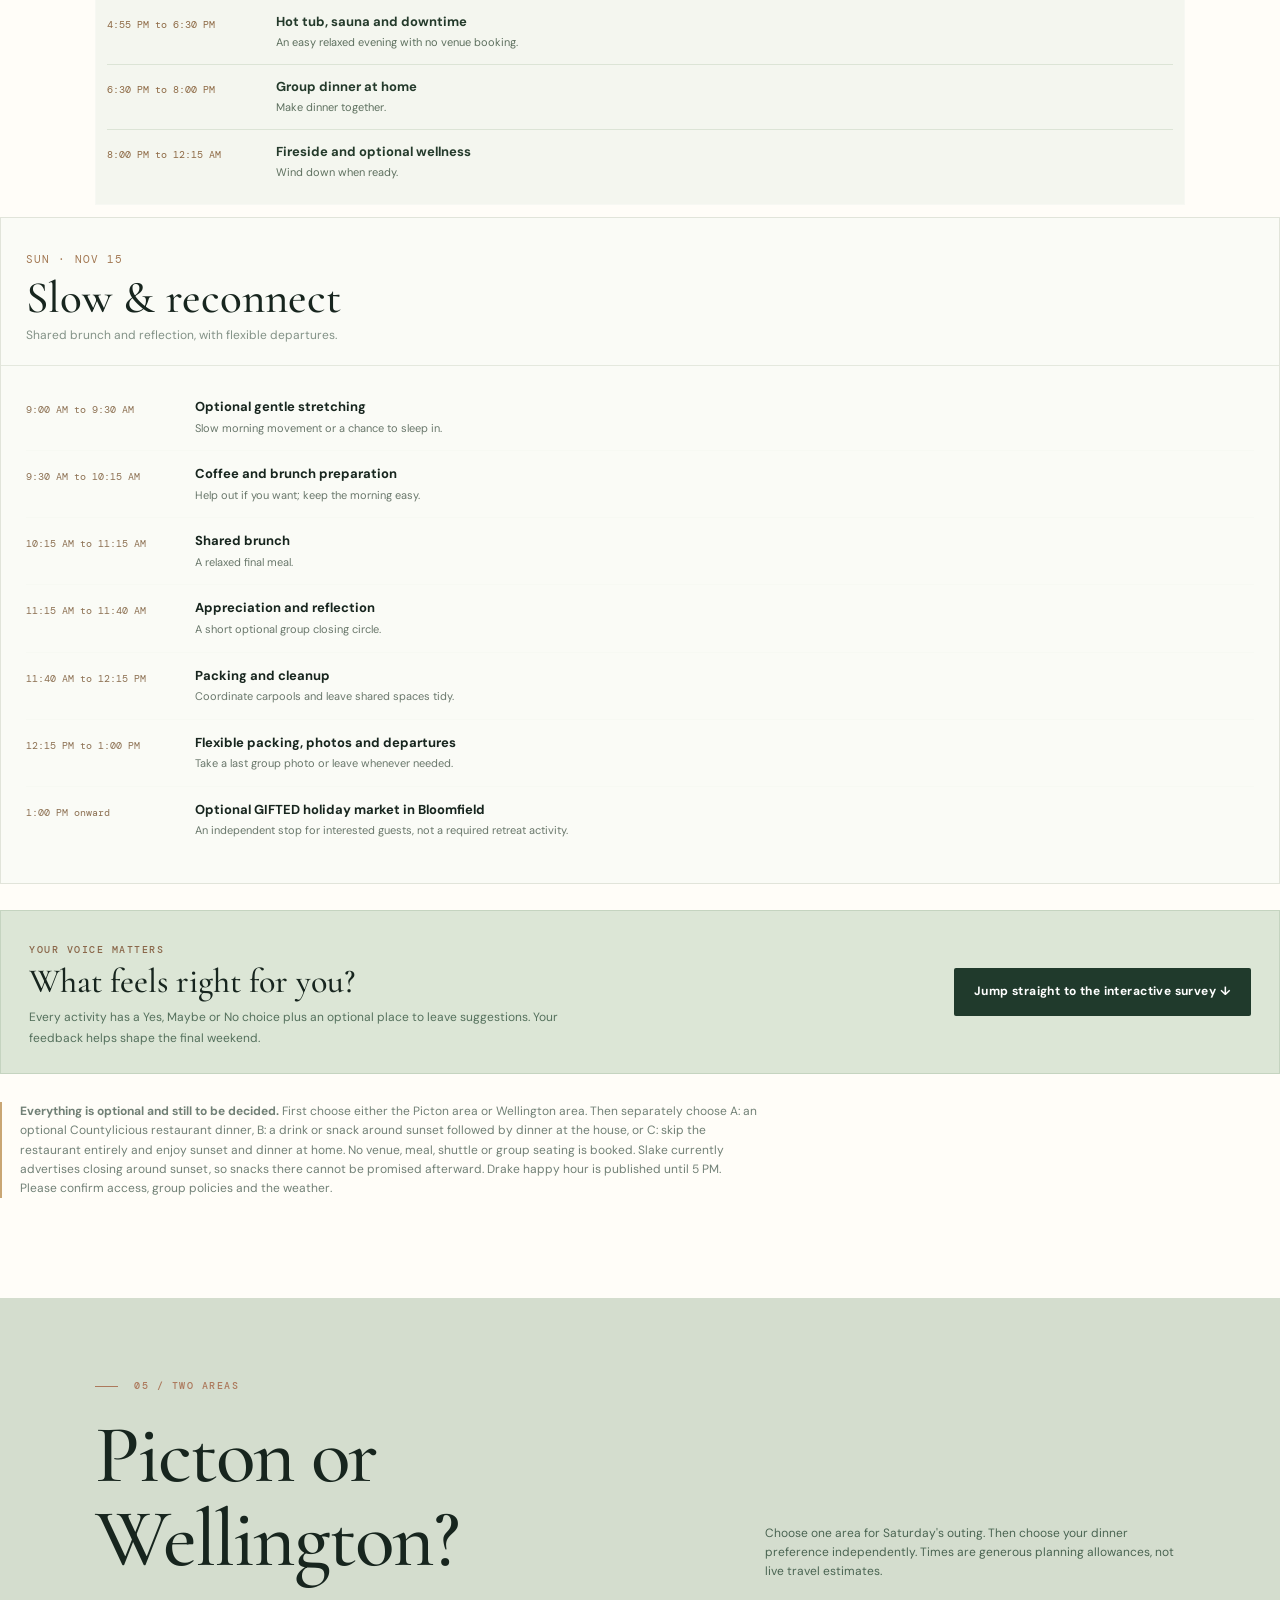
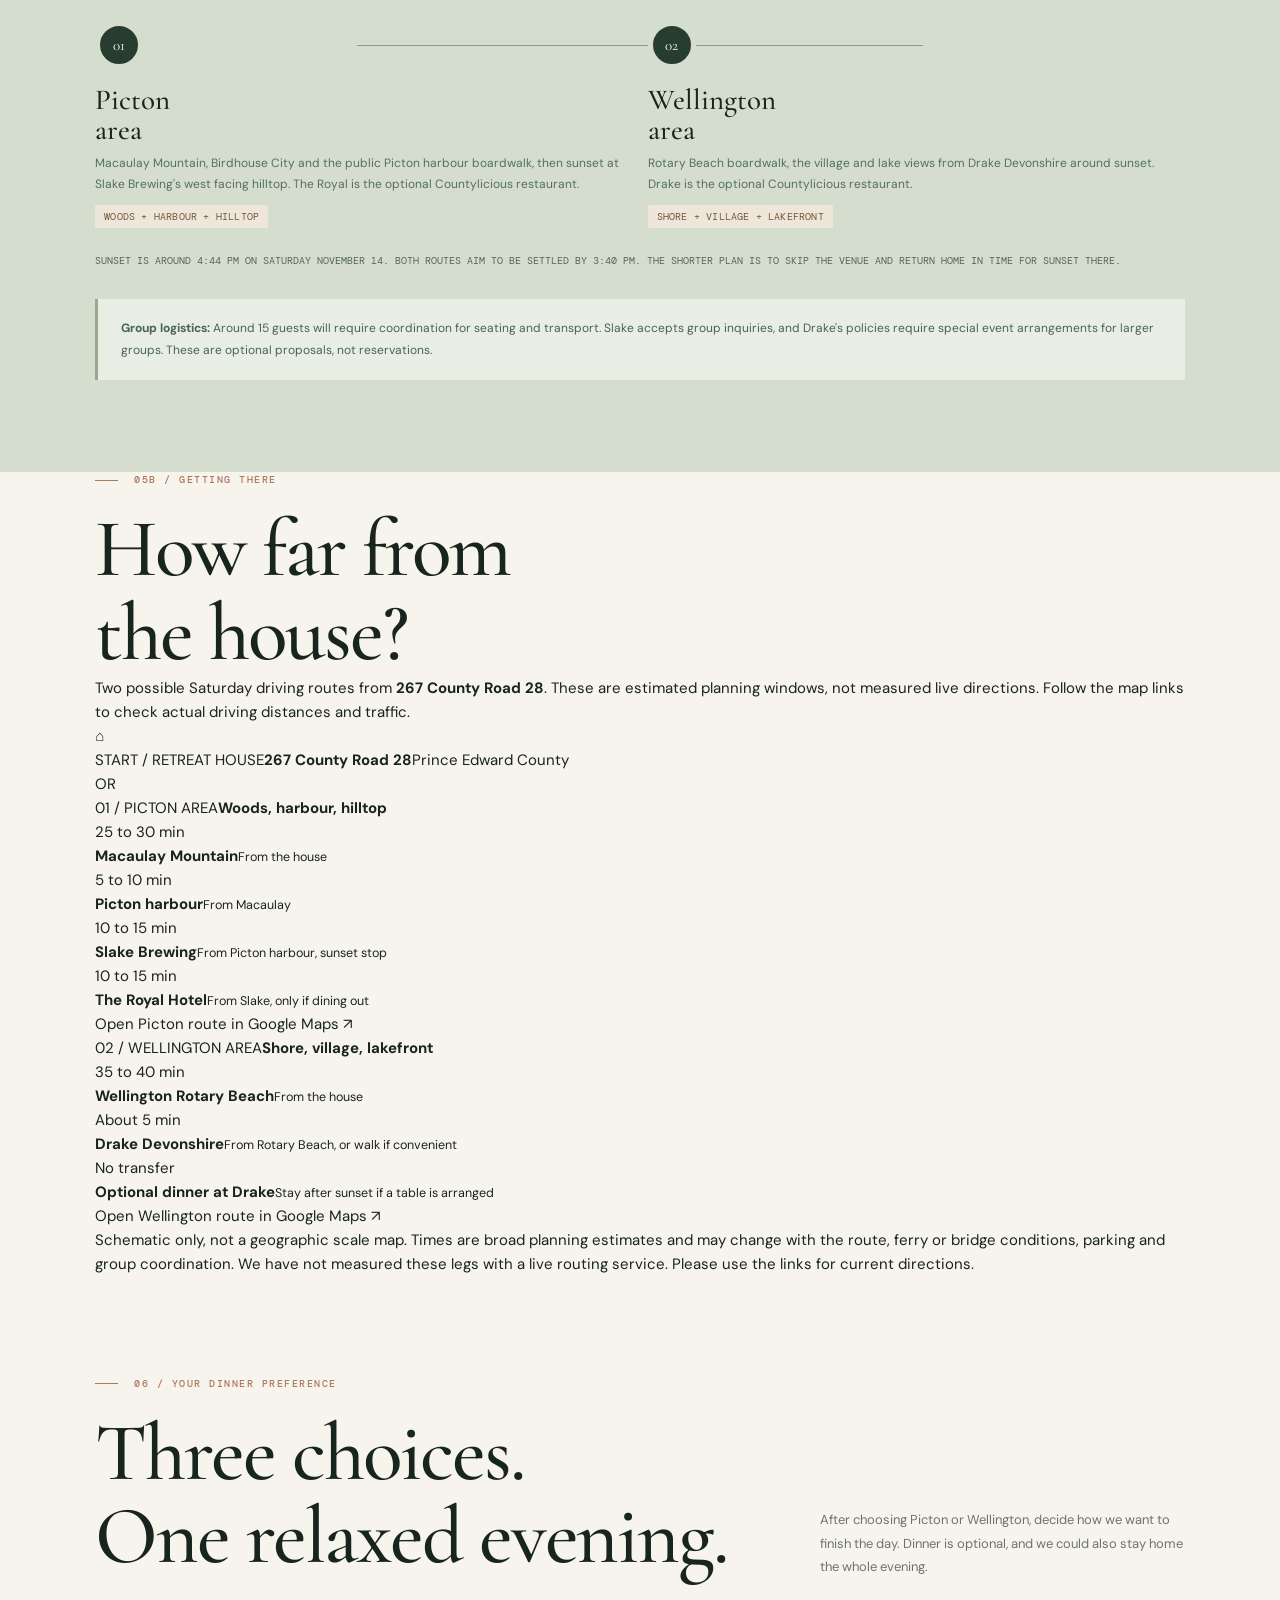
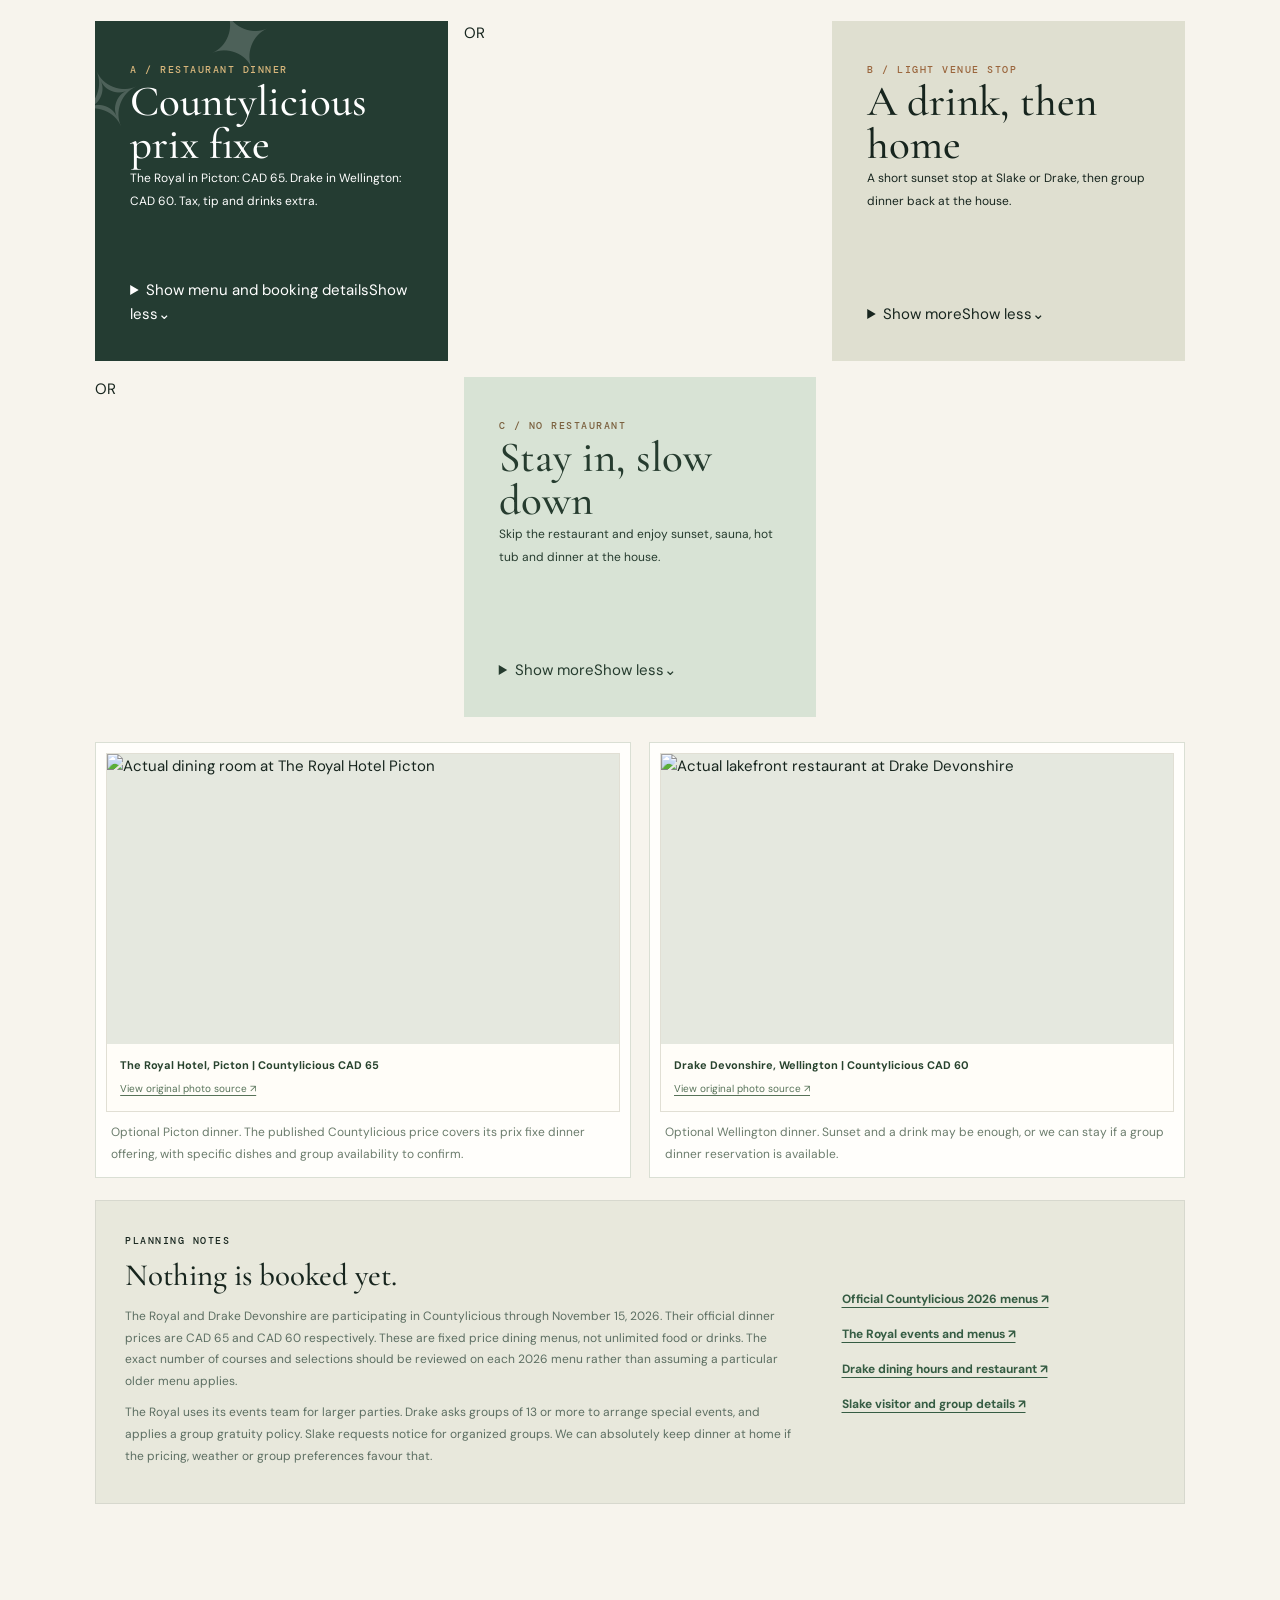
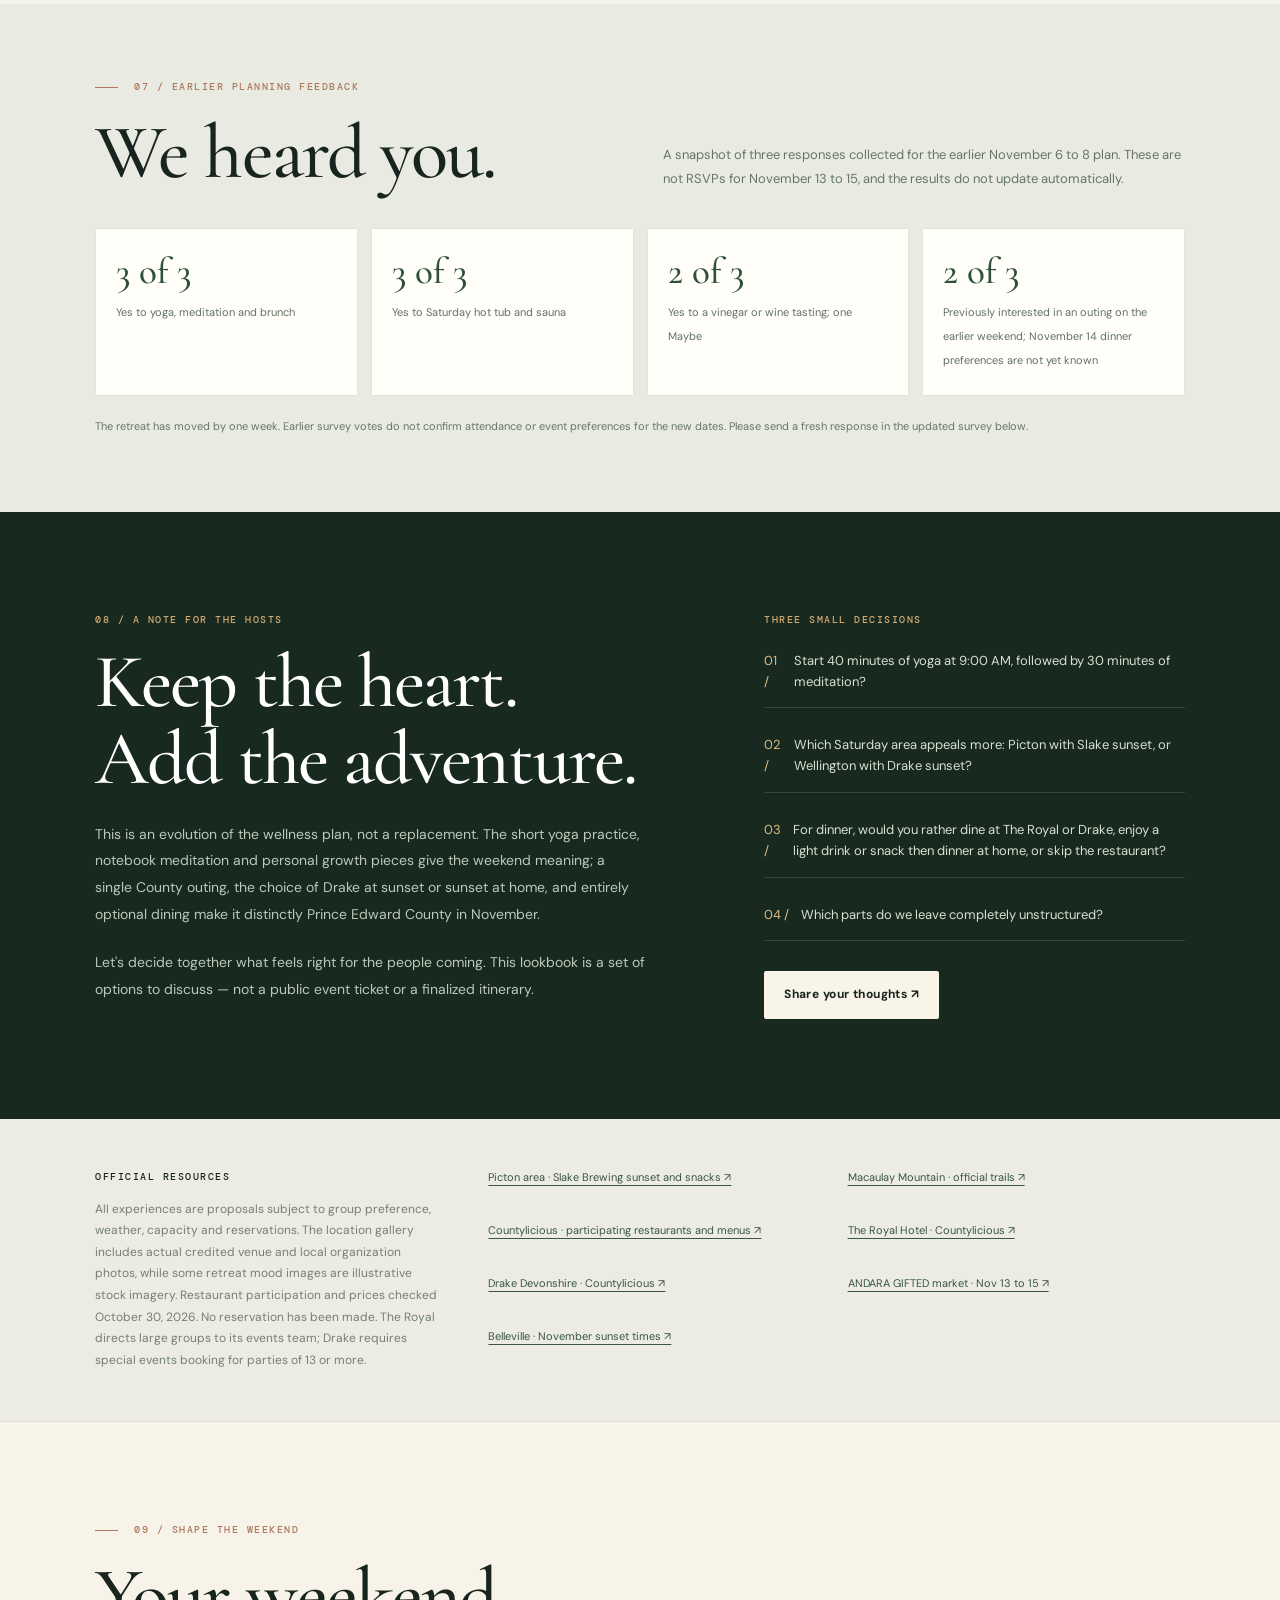
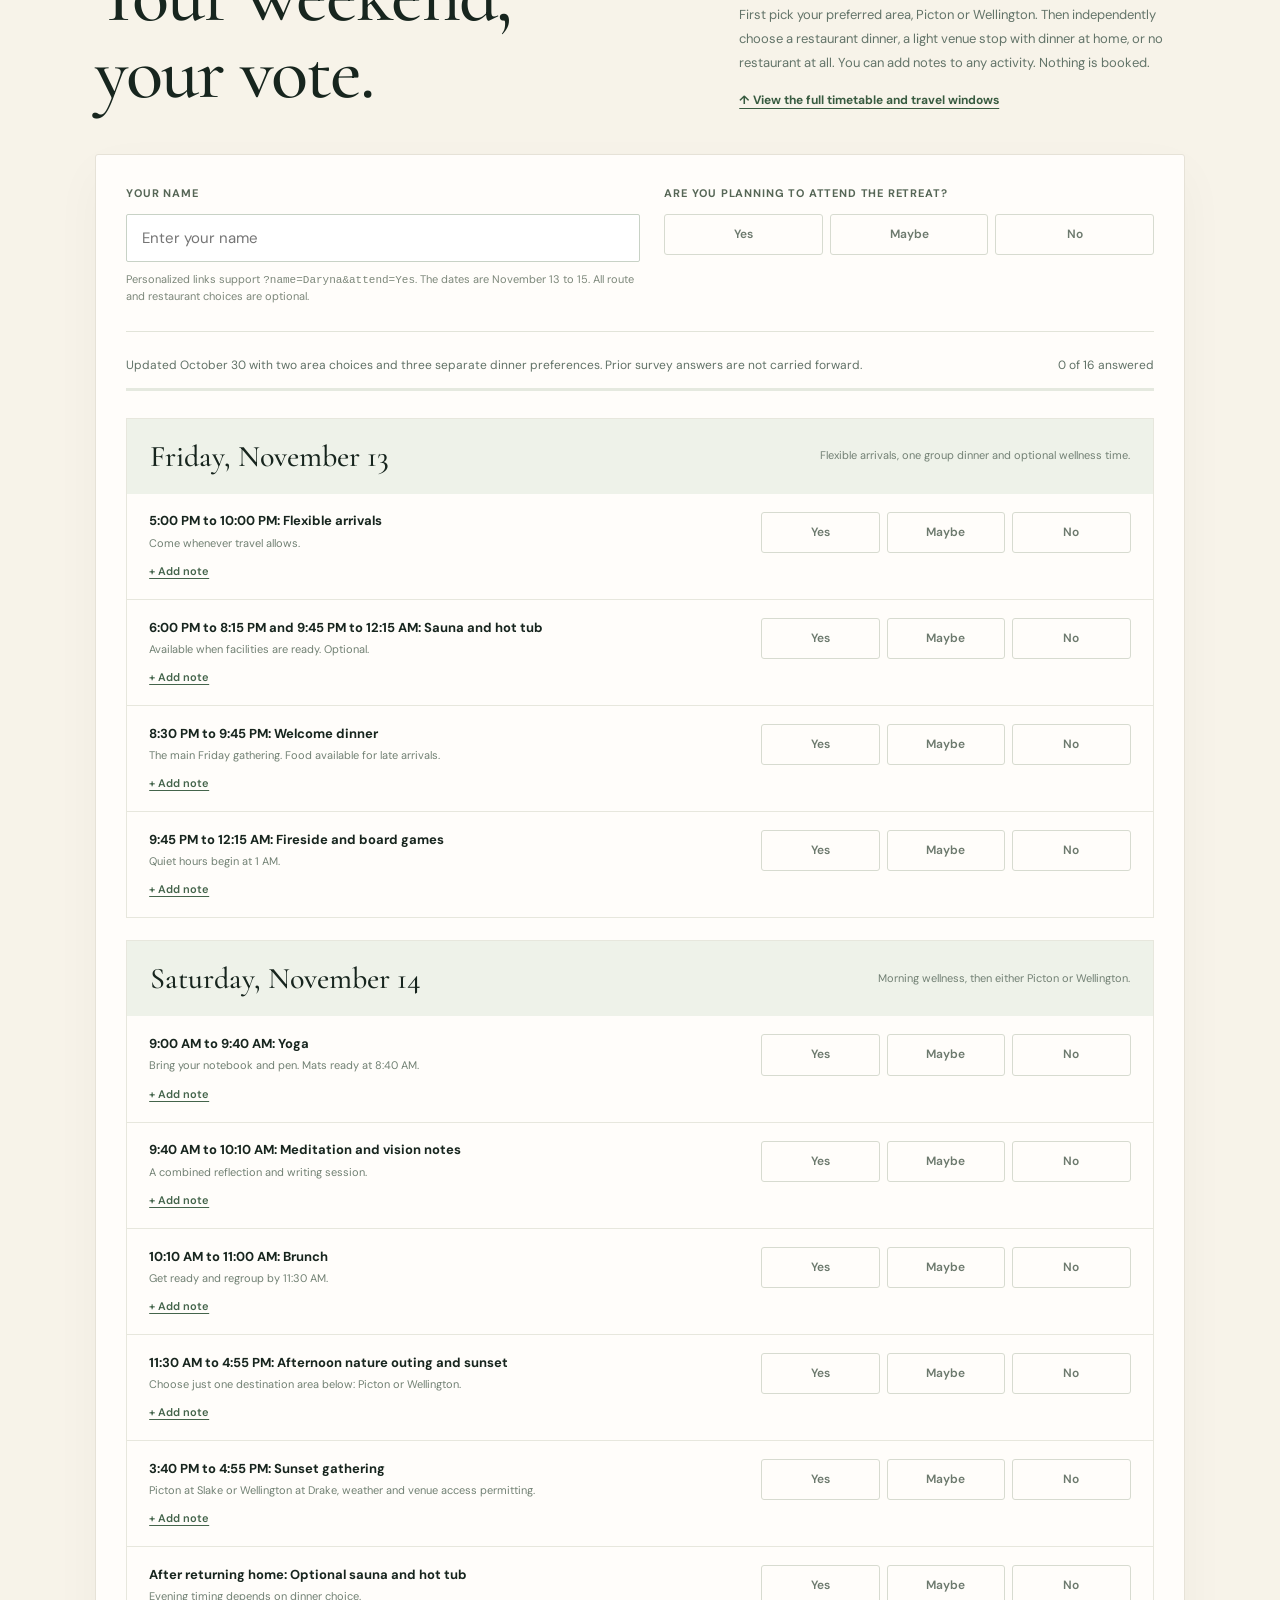
==== commit 53ee15ca: "Add Sunday 1 PM market, large OR markers, compact dinner cards and route map with travel planning ti" ====
--- a/retreats/abundance-nov-2026/index.html
+++ b/retreats/abundance-nov-2026/index.html
@@ -69,19 +69,35 @@
 <div class="evening-option evening-choice-card"><p class="evening-option__eyebrow">A / OPTIONAL RESTAURANT DINNER</p><h4>Countylicious dinner out</h4><details class="expand-details evening-expand"><summary class="expand-summary"><span class="show-open-label">Show evening schedule</span><span class="show-close-label">Show less</span><span aria-hidden="true" class="expand-chevron">⌄</span></summary><div class="schedule"><div class="slot"><time>4:55 PM to 5:45 PM</time><div><strong>Transition to reserved restaurant</strong><p>In Picton, transfer from Slake to The Royal. In Wellington, remain at Drake. A suitable reservation is essential.</p></div></div></details><div class="slot"><time>5:45 PM to 7:45 PM</time><div><strong>Prix fixe dinner</strong><p>Picton: The Royal, CAD 65 per guest. Wellington: Drake Devonshire, CAD 60 per guest. The Countylicious menus feature fixed price courses and choices, with the exact menu and group eligibility to confirm. Tax, tip and drinks extra.</p></div></div><div class="slot"><time>7:45 PM to 8:30 PM</time><div><strong>Return to the house</strong><p>Driving and group regrouping.</p></div></div><div class="slot"><time>8:30 PM to 12:15 AM</time><div><strong>Optional sauna and conversation</strong><p>Gentle evening at home, then wind down.</p></div></div></div></div>
 <div class="evening-option evening-choice-card"><p class="evening-option__eyebrow">B / DRINK OR SNACK AROUND SUNSET</p><h4>A quick venue stop, then dinner at home</h4><details class="expand-details evening-expand"><summary class="expand-summary"><span class="show-open-label">Show evening schedule</span><span class="show-close-label">Show less</span><span aria-hidden="true" class="expand-chevron">⌄</span></summary><div class="schedule"><div class="slot"><time>3:40 PM to 4:55 PM</time><div><strong>Golden hour, drinks and snacks</strong><p>Slake for Picton, Drake for Wellington. Slake service may finish at sunset; Drake publishes happy hour until 5 PM.</p></div></div></details><div class="slot"><time>4:55 PM to 5:45 PM</time><div><strong>Drive back to the house</strong><p>Travel and parking buffer.</p></div></div><div class="slot"><time>5:45 PM to 6:30 PM</time><div><strong>Relax and prepare dinner</strong><p>Freshen up, hot tub or sauna as time allows.</p></div></div><div class="slot"><time>6:30 PM to 8:00 PM</time><div><strong>Group dinner at home</strong><p>A relaxed meal together.</p></div></div><div class="slot"><time>8:00 PM to 12:15 AM</time><div><strong>Fireside and wellness time</strong><p>Music, board games, sauna or conversation.</p></div></div></div></div>
 <div class="evening-option evening-choice-card"><p class="evening-option__eyebrow">C / SKIP THE RESTAURANT COMPLETELY</p><h4>Sunset and dinner at home</h4><details class="expand-details evening-expand"><summary class="expand-summary"><span class="show-open-label">Show evening schedule</span><span class="show-close-label">Show less</span><span aria-hidden="true" class="expand-chevron">⌄</span></summary><div class="schedule"><div class="slot"><time>2:45 PM to 3:45 PM</time><div><strong>Return to the house early</strong><p>Leave the afternoon route earlier and return with time to settle.</p></div></div></details><div class="slot"><time>3:45 PM to 4:55 PM</time><div><strong>Golden hour at the property</strong><p>Watch the sunset from home, around 4:43 PM.</p></div></div><div class="slot"><time>4:55 PM to 6:30 PM</time><div><strong>Hot tub, sauna and downtime</strong><p>An easy relaxed evening with no venue booking.</p></div></div><div class="slot"><time>6:30 PM to 8:00 PM</time><div><strong>Group dinner at home</strong><p>Make dinner together.</p></div></div><div class="slot"><time>8:00 PM to 12:15 AM</time><div><strong>Fireside and optional wellness</strong><p>Wind down when ready.</p></div></div></div></div>
-</div></article><article class="day"><div class="dayheader"><span class="daynum">SUN · NOV 15</span><h3>Slow & reconnect</h3><p>Shared brunch and reflection, with flexible departures.</p></div><div class="schedule"><div class="slot"><time>9:00 AM to 9:30 AM</time><div><strong>Optional gentle stretching</strong><p>Slow morning movement or a chance to sleep in.</p></div></div><div class="slot"><time>9:30 AM to 10:15 AM</time><div><strong>Coffee and brunch preparation</strong><p>Help out if you want; keep the morning easy.</p></div></div><div class="slot"><time>10:15 AM to 11:15 AM</time><div><strong>Shared brunch</strong><p>A relaxed final meal.</p></div></div><div class="slot"><time>11:15 AM to 11:40 AM</time><div><strong>Appreciation and reflection</strong><p>A short optional group closing circle.</p></div></div><div class="slot"><time>11:40 AM to 12:15 PM</time><div><strong>Packing and cleanup</strong><p>Coordinate carpools and leave shared spaces tidy.</p></div></div><div class="slot"><time>12:15 PM to 1:30 PM</time><div><strong>Flexible free time and departures</strong><p>Optional photos or a short walk for whoever has time. No scheduled group excursion.</p></div></div></div></article></div><div class="survey-cta"><div><span class="eyebrow">YOUR VOICE MATTERS</span><h3>What feels right for you?</h3><p>Every activity has a Yes, Maybe or No choice plus an optional place to leave suggestions. Your feedback helps shape the final weekend.</p></div><a class="btn btn--dark" href="#preferences">Jump straight to the interactive survey ↓</a></div><p class="notice"><strong>Everything is optional and still to be decided.</strong> First choose either the Picton area or Wellington area. Then separately choose A: an optional Countylicious restaurant dinner, B: a drink or snack around sunset followed by dinner at the house, or C: skip the restaurant entirely and enjoy sunset and dinner at home. No venue, meal, shuttle or group seating is booked. Slake currently advertises closing around sunset, so snacks there cannot be promised afterward. Drake happy hour is published until 5 PM. Please confirm access, group policies and the weather.</p></div></section>
+</div></article><article class="day"><div class="dayheader"><span class="daynum">SUN · NOV 15</span><h3>Slow & reconnect</h3><p>Shared brunch and reflection, with flexible departures.</p></div><div class="schedule"><div class="slot"><time>9:00 AM to 9:30 AM</time><div><strong>Optional gentle stretching</strong><p>Slow morning movement or a chance to sleep in.</p></div></div><div class="slot"><time>9:30 AM to 10:15 AM</time><div><strong>Coffee and brunch preparation</strong><p>Help out if you want; keep the morning easy.</p></div></div><div class="slot"><time>10:15 AM to 11:15 AM</time><div><strong>Shared brunch</strong><p>A relaxed final meal.</p></div></div><div class="slot"><time>11:15 AM to 11:40 AM</time><div><strong>Appreciation and reflection</strong><p>A short optional group closing circle.</p></div></div><div class="slot"><time>11:40 AM to 12:15 PM</time><div><strong>Packing and cleanup</strong><p>Coordinate carpools and leave shared spaces tidy.</p></div></div><div class="slot"><time>12:15 PM to 1:00 PM</time><div><strong>Flexible packing, photos and departures</strong><p>Take a last group photo or leave whenever needed.</p></div></div><div class="slot"><time>1:00 PM onward</time><div><strong>Optional GIFTED holiday market in Bloomfield</strong><p>An independent stop for interested guests, not a required retreat activity.</p></div></div></div></article></div><div class="survey-cta"><div><span class="eyebrow">YOUR VOICE MATTERS</span><h3>What feels right for you?</h3><p>Every activity has a Yes, Maybe or No choice plus an optional place to leave suggestions. Your feedback helps shape the final weekend.</p></div><a class="btn btn--dark" href="#preferences">Jump straight to the interactive survey ↓</a></div><p class="notice"><strong>Everything is optional and still to be decided.</strong> First choose either the Picton area or Wellington area. Then separately choose A: an optional Countylicious restaurant dinner, B: a drink or snack around sunset followed by dinner at the house, or C: skip the restaurant entirely and enjoy sunset and dinner at home. No venue, meal, shuttle or group seating is booked. Slake currently advertises closing around sunset, so snacks there cannot be promised afterward. Drake happy hour is published until 5 PM. Please confirm access, group policies and the weather.</p></div></section>
 <section class="journey" id="routes"><div class="wrap"><div class="journeyintro"><div><div class="kicker eyebrow">05 / Two areas</div><h2>Picton or<br>Wellington?</h2></div><p>Choose one area for Saturday's outing. Then choose your dinner preference independently. Times are generous planning allowances, not live travel estimates.</p></div>
 <div class="route route--two">
 <div class="step"><span class="pin">01</span><h3>Picton<br>area</h3><p>Macaulay Mountain, Birdhouse City and the public Picton harbour boardwalk, then sunset at Slake Brewing's west facing hilltop. The Royal is the optional Countylicious restaurant.</p><span class="sash">WOODS + HARBOUR + HILLTOP</span></div>
 <div class="step"><span class="pin">02</span><h3>Wellington<br>area</h3><p>Rotary Beach boardwalk, the village and lake views from Drake Devonshire around sunset. Drake is the optional Countylicious restaurant.</p><span class="sash">SHORE + VILLAGE + LAKEFRONT</span></div></div>
 <p class="journeynote">SUNSET IS AROUND 4:44 PM ON SATURDAY NOVEMBER 14. BOTH ROUTES AIM TO BE SETTLED BY 3:40 PM. THE SHORTER PLAN IS TO SKIP THE VENUE AND RETURN HOME IN TIME FOR SUNSET THERE.</p>
 <div class="journey-warning"><strong>Group logistics:</strong> Around 15 guests will require coordination for seating and transport. Slake accepts group inquiries, and Drake's policies require special event arrangements for larger groups. These are optional proposals, not reservations.</div>
+</div></section><section class="drive-map-section" id="drive-map"><div class="wrap"><div class="kicker eyebrow">05B / Getting there</div><div class="drive-map-head"><h2>How far from<br>the house?</h2><p>Two possible Saturday driving routes from <strong>267 County Road 28</strong>. These are estimated planning windows, not measured live directions. Follow the map links to check actual driving distances and traffic.</p></div>
+<div class="drive-diagram" role="img" aria-label="Schematic route map branching from 267 County Road 28 to Picton and Wellington, displaying approximate driving times">
+<div class="drive-origin"><span class="drive-origin__icon">⌂</span><div><span class="drive-meta">START / RETREAT HOUSE</span><strong>267 County Road 28</strong><span>Prince Edward County</span></div></div>
+<div class="drive-fork" aria-hidden="true"><span></span><span class="drive-fork__or">OR</span><span></span></div>
+<div class="drive-columns">
+<div class="drive-route drive-route--picton"><div class="drive-route__header"><span>01 / PICTON AREA</span><strong>Woods, harbour, hilltop</strong></div>
+<div class="drive-stop"><span class="drive-time">25 to 30 min</span><div><strong>Macaulay Mountain</strong><small>From the house</small></div></div>
+<div class="drive-stop"><span class="drive-time">5 to 10 min</span><div><strong>Picton harbour</strong><small>From Macaulay</small></div></div>
+<div class="drive-stop"><span class="drive-time">10 to 15 min</span><div><strong>Slake Brewing</strong><small>From Picton harbour, sunset stop</small></div></div>
+<div class="drive-stop drive-stop--optional"><span class="drive-time">10 to 15 min</span><div><strong>The Royal Hotel</strong><small>From Slake, only if dining out</small></div></div>
+<a href="https://www.google.com/maps/dir/?api=1&origin=267%20County%20Road%2028%2C%20Prince%20Edward%20County%2C%20ON&destination=181%20Mowbray%20Road%2C%20Picton%2C%20ON&waypoints=224%20County%20Road%208%2C%20Picton%2C%20ON%7CPicton%20Harbour%2C%20Picton%2C%20ON&travelmode=driving" target="_blank" rel="noopener" class="drive-link">Open Picton route in Google Maps ↗</a>
+</div>
+<div class="drive-route drive-route--wellington"><div class="drive-route__header"><span>02 / WELLINGTON AREA</span><strong>Shore, village, lakefront</strong></div>
+<div class="drive-stop"><span class="drive-time">35 to 40 min</span><div><strong>Wellington Rotary Beach</strong><small>From the house</small></div></div>
+<div class="drive-stop"><span class="drive-time">About 5 min</span><div><strong>Drake Devonshire</strong><small>From Rotary Beach, or walk if convenient</small></div></div>
+<div class="drive-stop drive-stop--optional"><span class="drive-time">No transfer</span><div><strong>Optional dinner at Drake</strong><small>Stay after sunset if a table is arranged</small></div></div>
+<a href="https://www.google.com/maps/dir/?api=1&origin=267%20County%20Road%2028%2C%20Prince%20Edward%20County%2C%20ON&destination=24%20Wharf%20Street%2C%20Wellington%2C%20ON&waypoints=Wellington%20Rotary%20Beach%2C%20Wellington%2C%20ON&travelmode=driving" target="_blank" rel="noopener" class="drive-link">Open Wellington route in Google Maps ↗</a>
+</div></div></div>
+<p class="drive-disclaimer">Schematic only, not a geographic scale map. Times are broad planning estimates and may change with the route, ferry or bridge conditions, parking and group coordination. We have not measured these legs with a live routing service. Please use the links for current directions.</p>
 </div></section><section class="section section--cream" id="alternatives"><div class="wrap">
 <div class="sectionhead"><div><div class="kicker eyebrow">06 / Your dinner preference</div><h2>Three choices.<br>One relaxed evening.</h2></div><p>After choosing Picton or Wellington, decide how we want to finish the day. Dinner is optional, and we could also stay home the whole evening.</p></div>
-<div class="options options--three">
-<article class="option option--night"><div><span class="eyebrow">A / RESTAURANT DINNER</span><h3>Countylicious<br>prix fixe.</h3><p>If Picton wins, dinner at <strong>The Royal Hotel, CAD 65 per person</strong>. If Wellington wins, dinner at <strong>Drake Devonshire, CAD 60 per person</strong>. Both offer fixed price menus with choices of dishes. Menus and group service must be confirmed. Prices exclude tax, gratuity and drinks.</p></div><a href="https://visitthecounty.com/guides/countylicious?embed=true" target="_blank" rel="noopener">View the 2026 restaurant menus ↗</a></article>
-<article class="option"><div><span class="eyebrow">B / LIGHT VENUE STOP</span><h3>A drink,<br>then home.</h3><p>Enjoy a drink or quick snack around sunset at <strong>Slake Brewing</strong> in the Picton area or <strong>Drake Devonshire</strong> in Wellington, then return to the house for dinner. Slake may close at sunset, so earlier service is more reliable.</p></div><span class="tag">HOUSE DINNER AROUND 6:30 PM</span></article>
-<article class="option option--dinner"><div><span class="eyebrow">C / NO RESTAURANT</span><h3>Stay in.<br>Slow down.</h3><p>Skip the restaurant, leave the area outing earlier if we still go out, and enjoy golden hour and dinner at home, followed by sauna, hot tub, fireplace and conversation.</p></div><span class="tag">NO BOOKING REQUIRED</span></article></div>
+<div class="options options--three options--decision"><article class="option option-decision option--night"><div class="option-decision__visible"><span class="eyebrow">A / RESTAURANT DINNER</span><h3>Countylicious prix fixe</h3><p>The Royal in Picton: CAD 65. Drake in Wellington: CAD 60. Tax, tip and drinks extra.</p></div><details class="option-decision__more"><summary><span class="open-label">Show menu and booking details</span><span class="close-label">Show less</span><span class="chevron" aria-hidden="true">⌄</span></summary><div class="option-decision__detail"><p>A restaurant dinner is entirely optional. The exact courses and choices depend on the 2026 Countylicious menus. We would arrange a group table only after everyone agrees.</p><a href="https://visitthecounty.com/guides/countylicious?embed=true" target="_blank" rel="noopener">View the 2026 restaurant menus ↗</a></div></details></article><div class="between-choices between-choices--dinner" role="separator" aria-label="Or choose another dinner option"><span>OR</span></div><article class="option option-decision "><div class="option-decision__visible"><span class="eyebrow">B / LIGHT VENUE STOP</span><h3>A drink, then home</h3><p>A short sunset stop at Slake or Drake, then group dinner back at the house.</p></div><details class="option-decision__more"><summary><span class="open-label">Show more</span><span class="close-label">Show less</span><span class="chevron" aria-hidden="true">⌄</span></summary><div class="option-decision__detail"><p>Slake may finish service around sunset. Drake happy hour runs until 5 PM. Both stops need practical coordination for around 15 guests.</p><span class="tag">HOUSE DINNER AROUND 6:30 PM</span></div></details></article><div class="between-choices between-choices--dinner" role="separator" aria-label="Or choose another dinner option"><span>OR</span></div><article class="option option-decision option--dinner"><div class="option-decision__visible"><span class="eyebrow">C / NO RESTAURANT</span><h3>Stay in, slow down</h3><p>Skip the restaurant and enjoy sunset, sauna, hot tub and dinner at the house.</p></div><details class="option-decision__more"><summary><span class="open-label">Show more</span><span class="close-label">Show less</span><span class="chevron" aria-hidden="true">⌄</span></summary><div class="option-decision__detail"><p>To see sunset at home, we leave the afternoon outing earlier. After dinner, enjoy fireside conversations, music and optional wellness time.</p><span class="tag">NO BOOKING REQUIRED</span></div></details></article></div>
 <div class="venue-couple">
 <div class="venue-couple__item"><figure class="realphoto"><img loading="lazy" decoding="async" src="https://images.squarespace-cdn.com/content/v1/60421e565f712c4a621f8e08/1667231723786-ROW170T31493NXGDBGMG/The%2BRoyal%2BHotel%2BPEC-2.jpg?format=750w" alt="Actual dining room at The Royal Hotel Picton"><figcaption><span>The Royal Hotel, Picton | Countylicious CAD 65</span><a href="https://www.staypec.com/member-listing/the-royal-hotel-picton" target="_blank" rel="noopener">View original photo source ↗</a></figcaption></figure><p>Optional Picton dinner. The published Countylicious price covers its prix fixe dinner offering, with specific dishes and group availability to confirm.</p></div>
 <div class="venue-couple__item"><figure class="realphoto"><img loading="lazy" decoding="async" src="https://thedrake.ca/uploads/2025/03/17115249257_6829ace54b_o-3-scaled-e1750168620539.jpg" alt="Actual lakefront restaurant at Drake Devonshire"><figcaption><span>Drake Devonshire, Wellington | Countylicious CAD 60</span><a href="https://thedrake.ca/restaurant/drake-devonshire/" target="_blank" rel="noopener">View original photo source ↗</a></figcaption></figure><p>Optional Wellington dinner. Sunset and a drink may be enough, or we can stay if a group dinner reservation is available.</p></div>
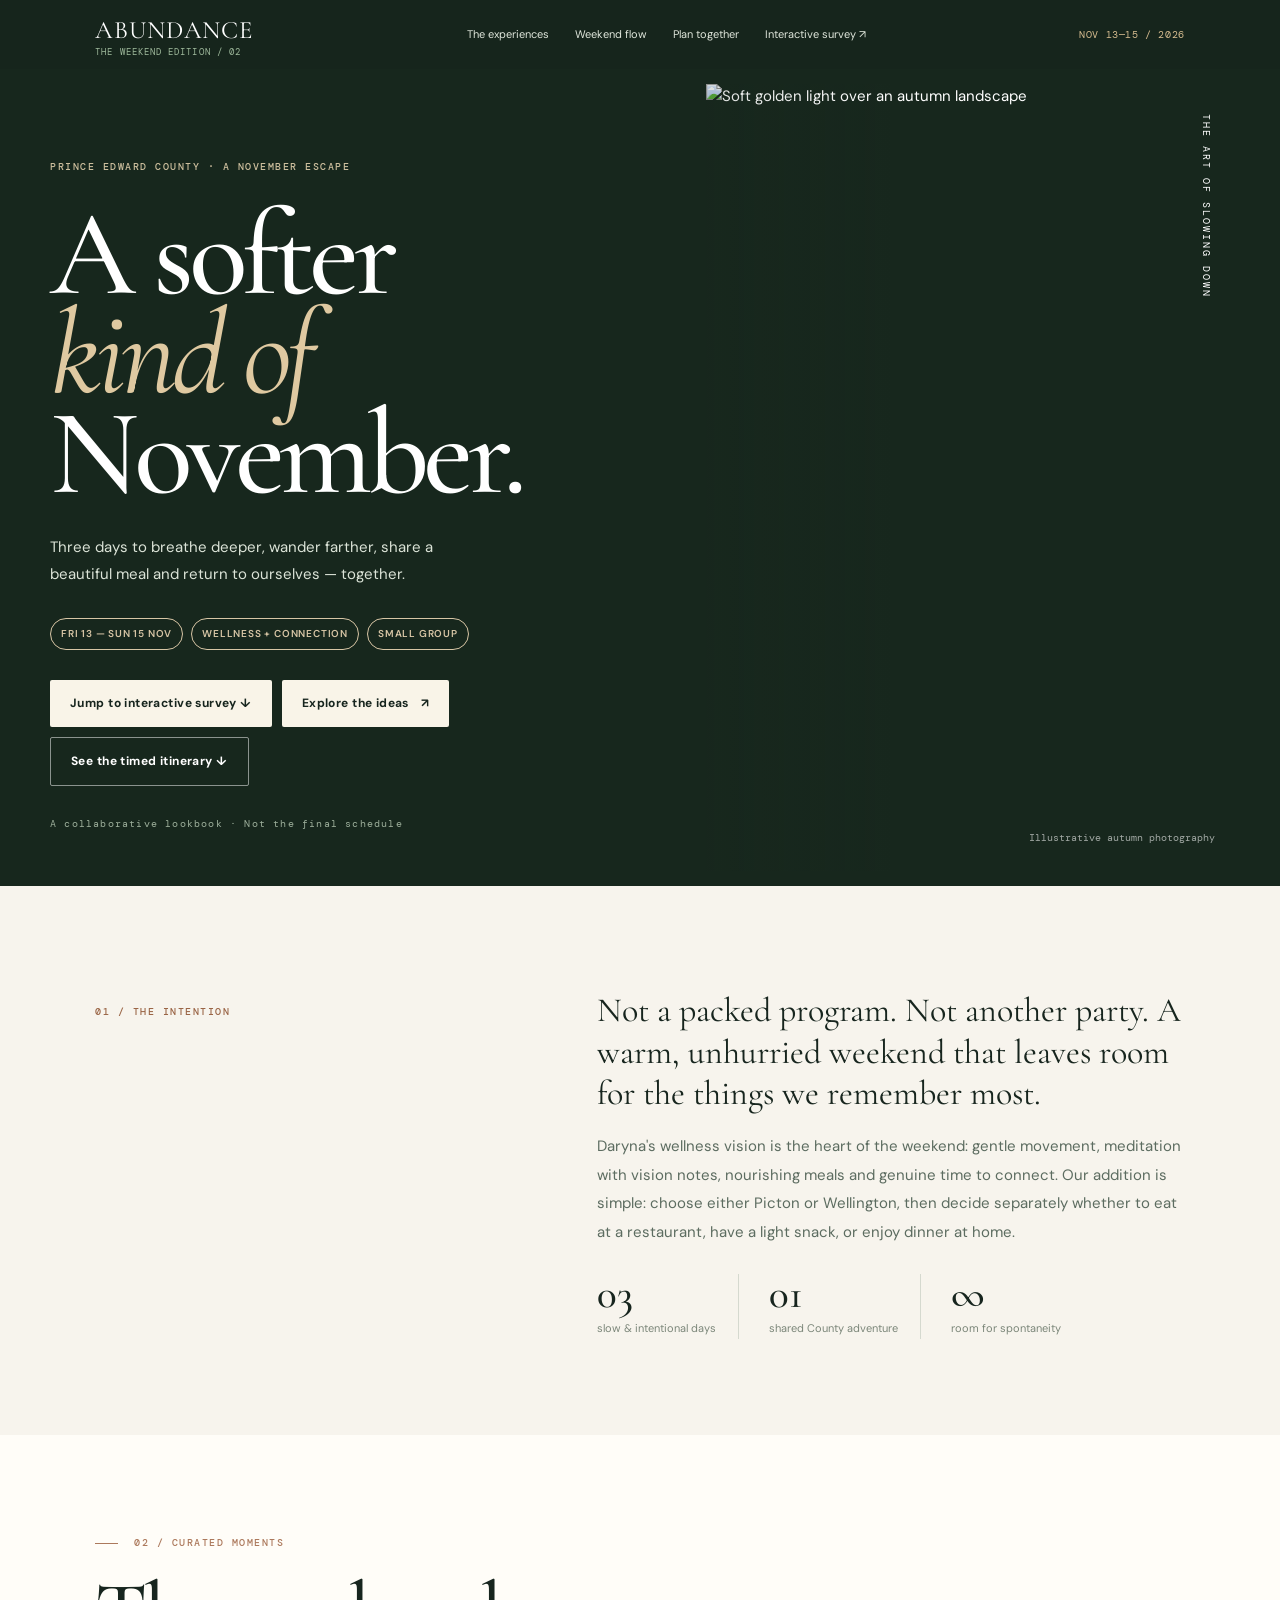
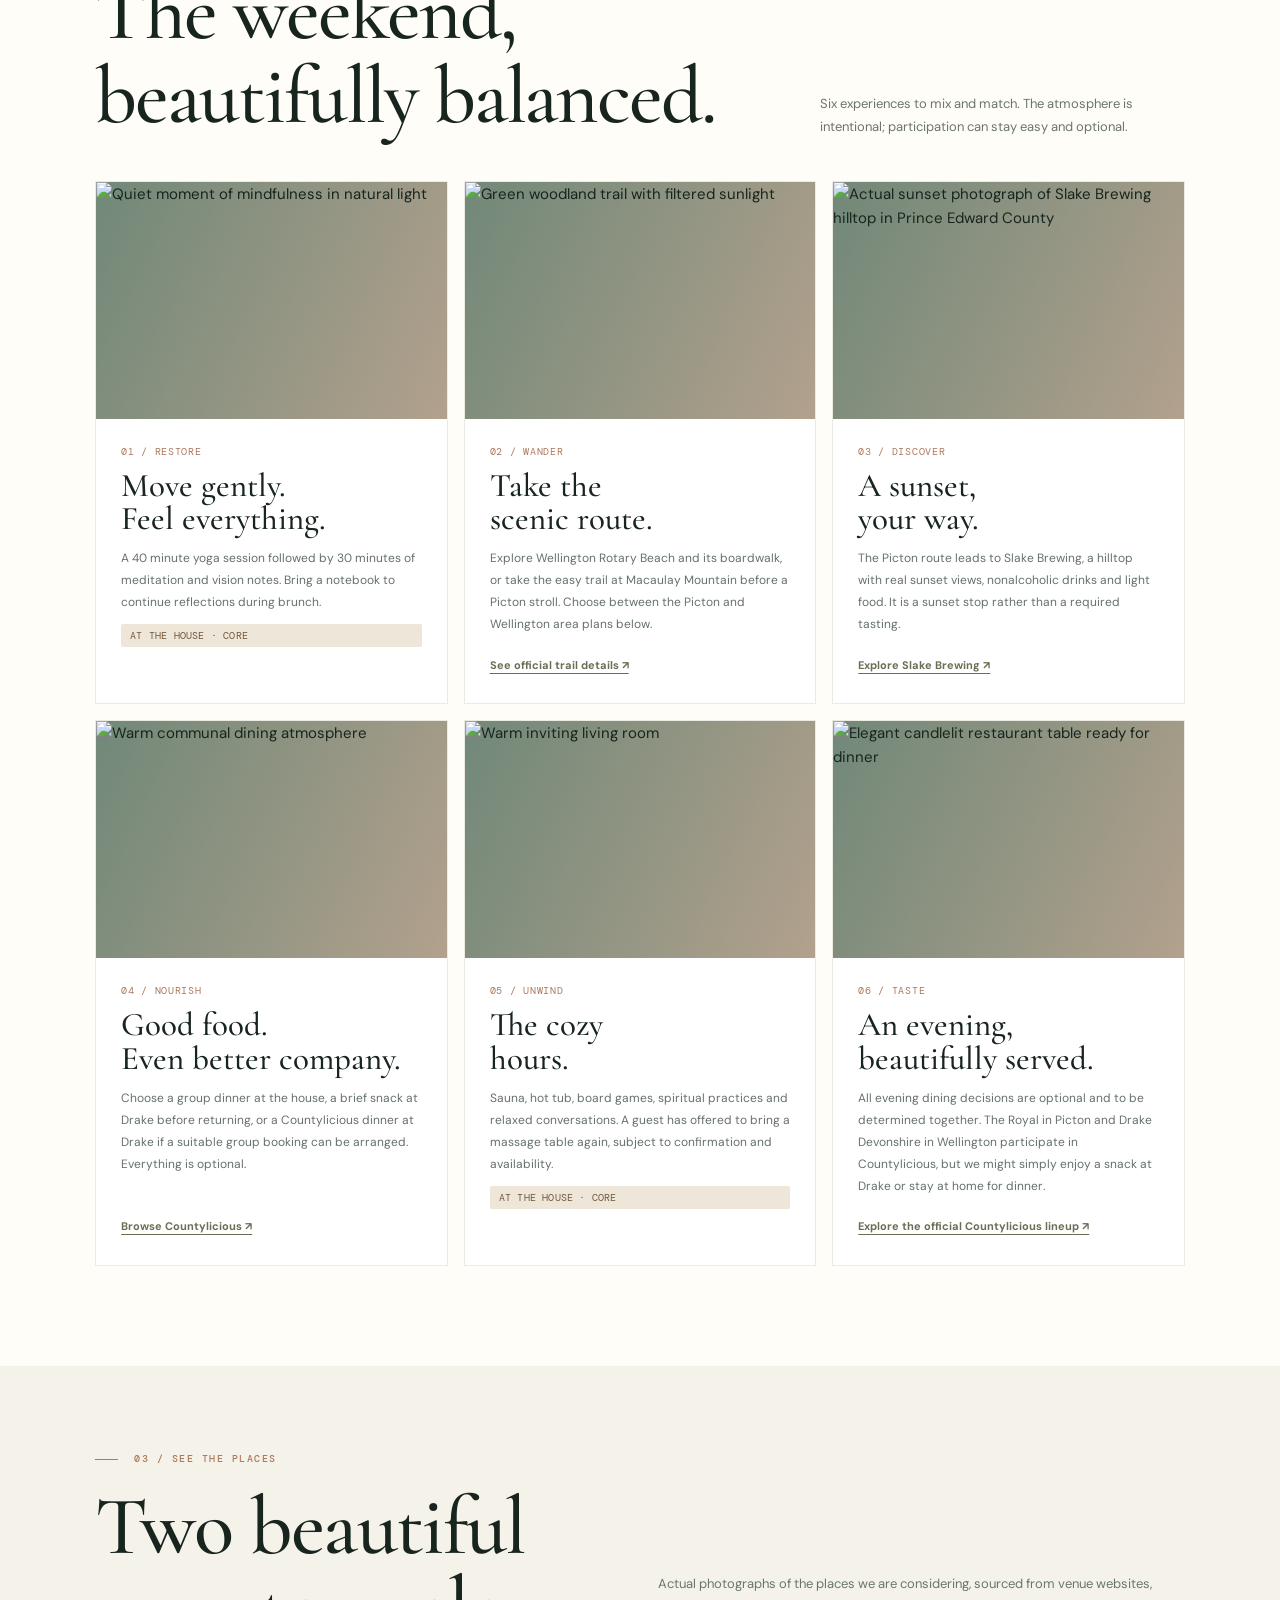
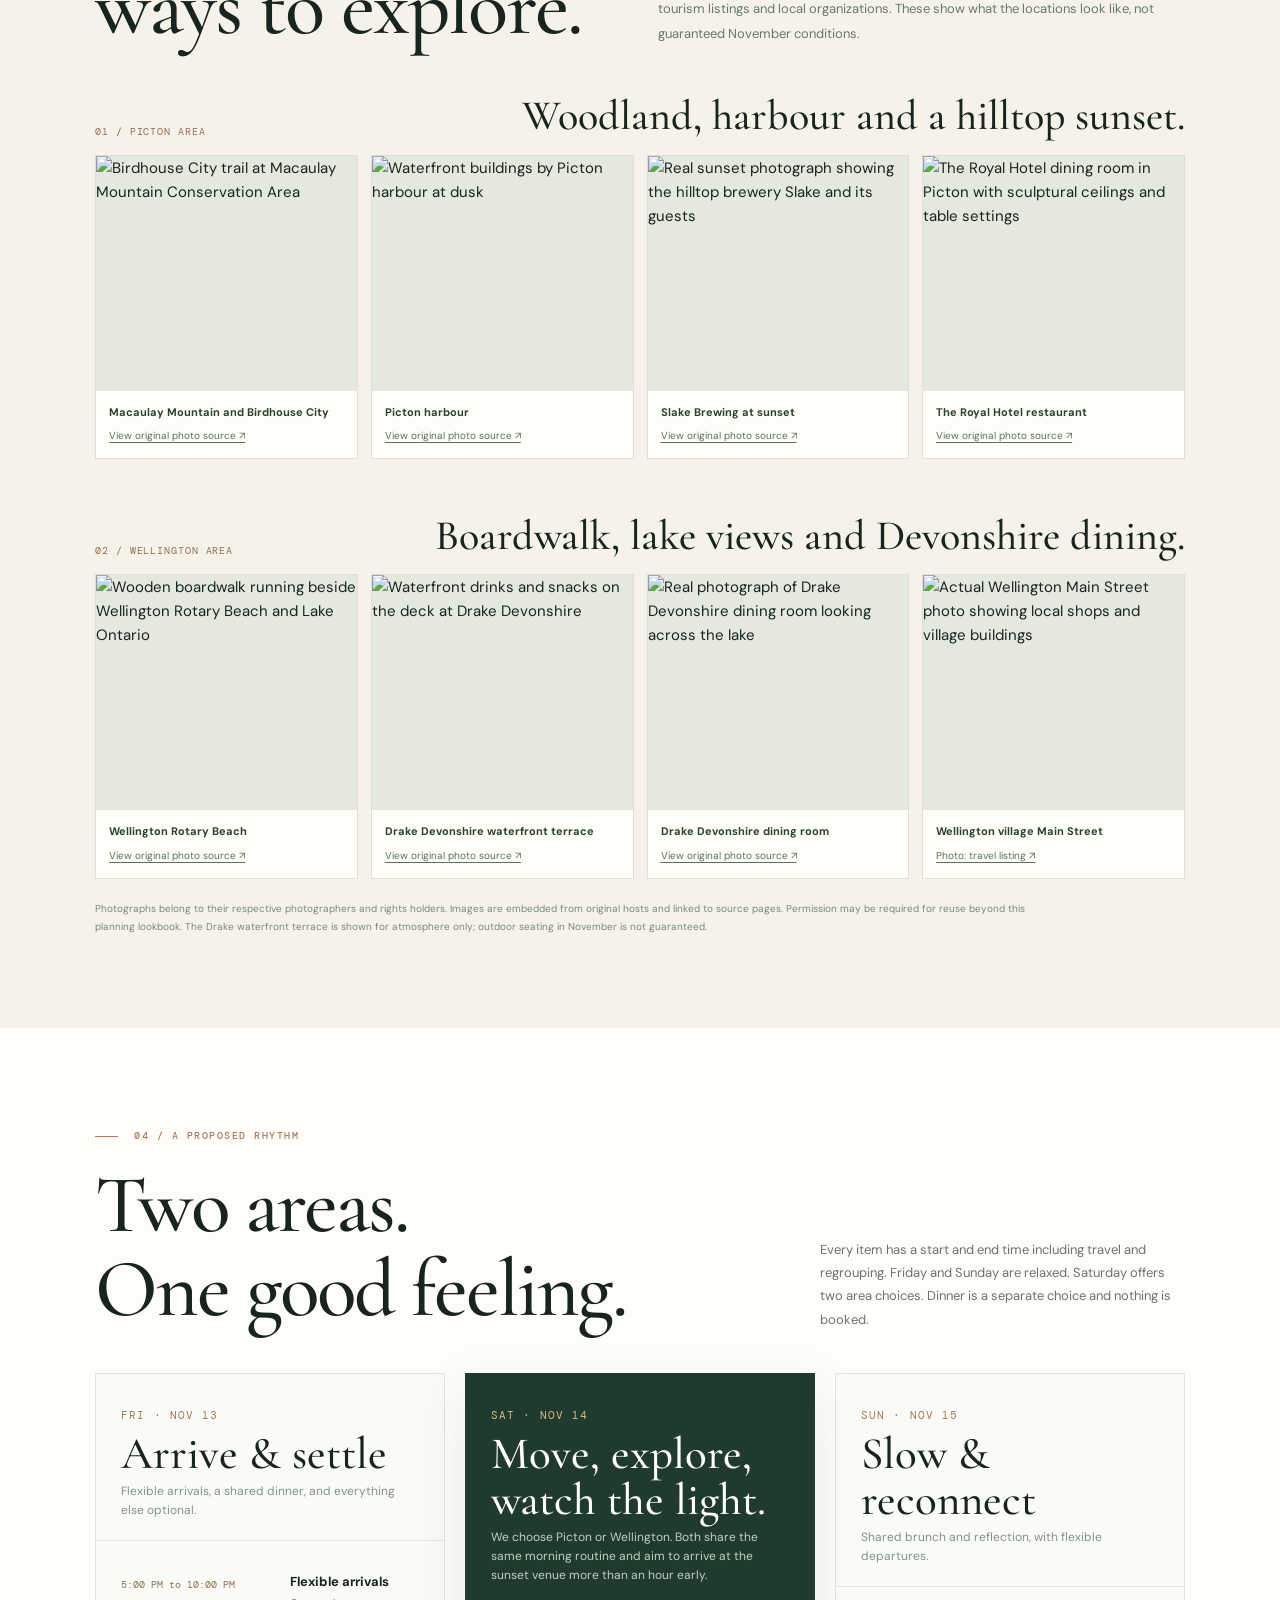
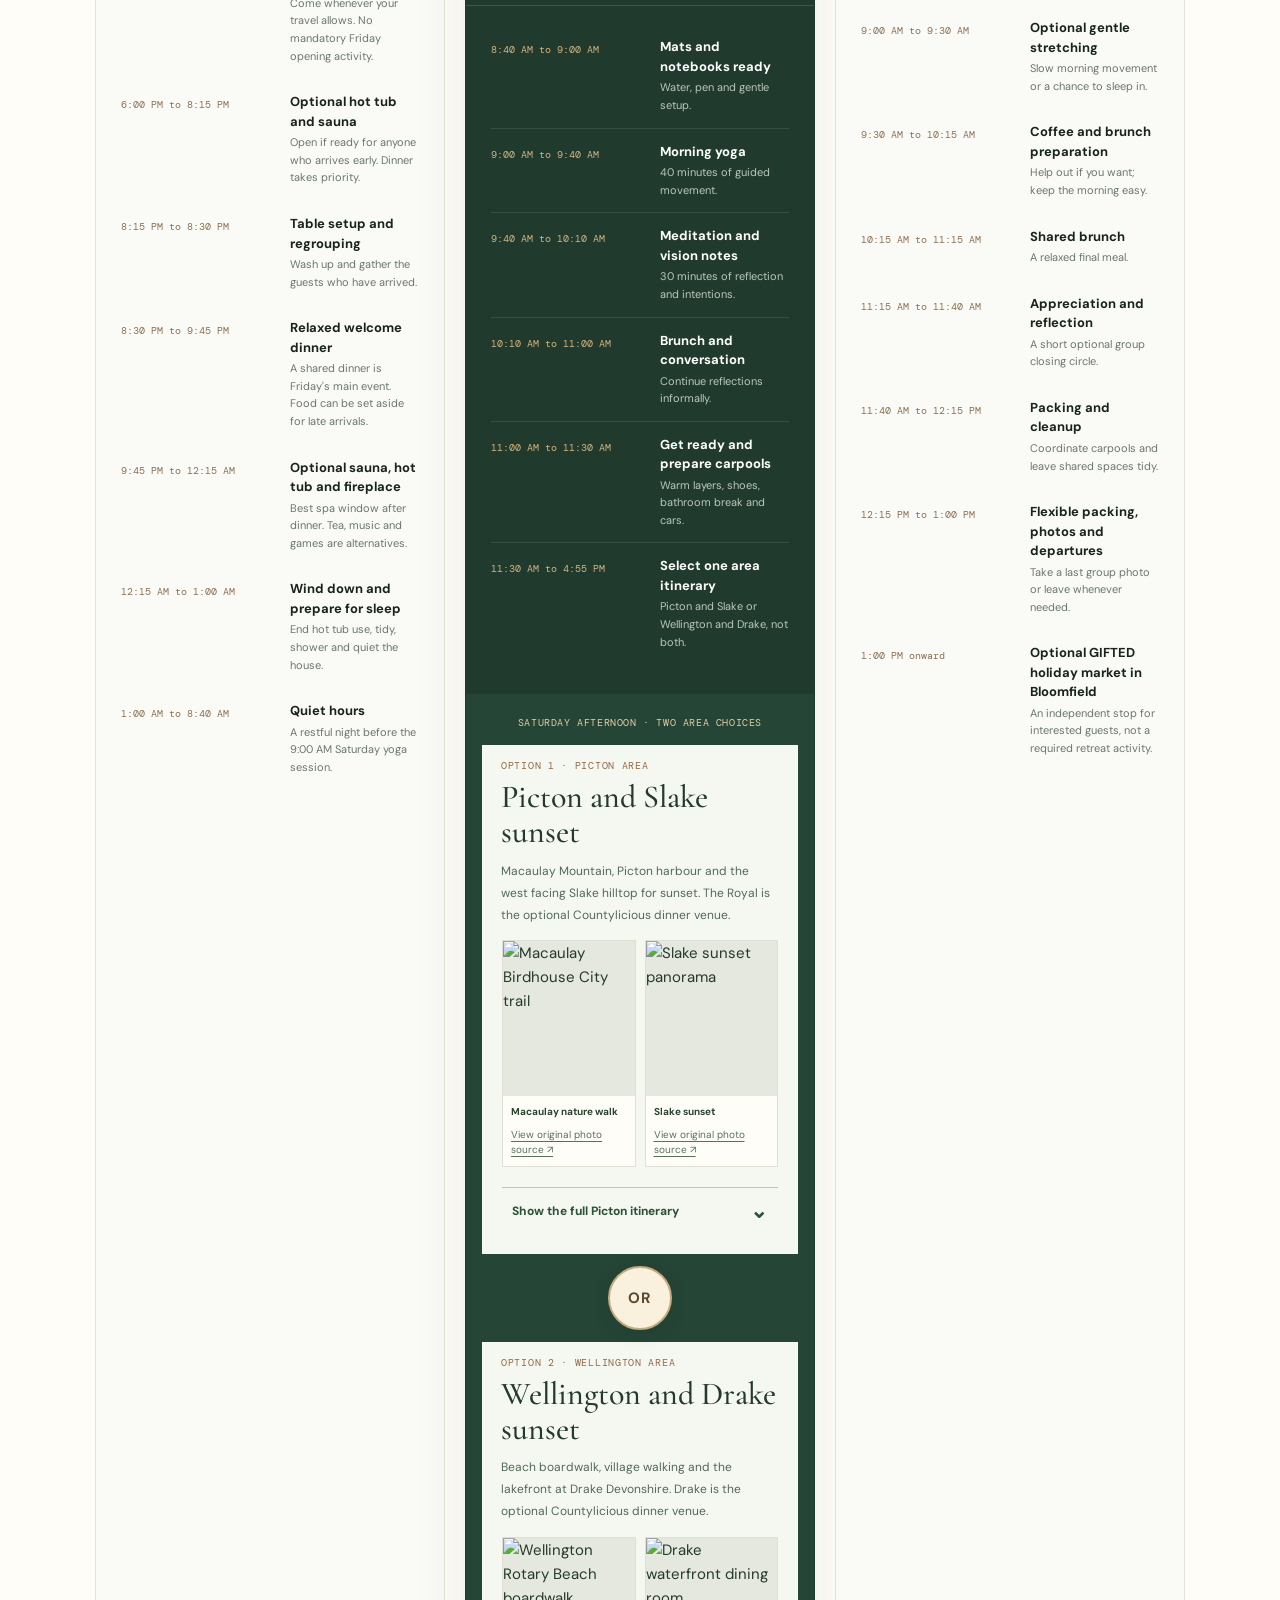
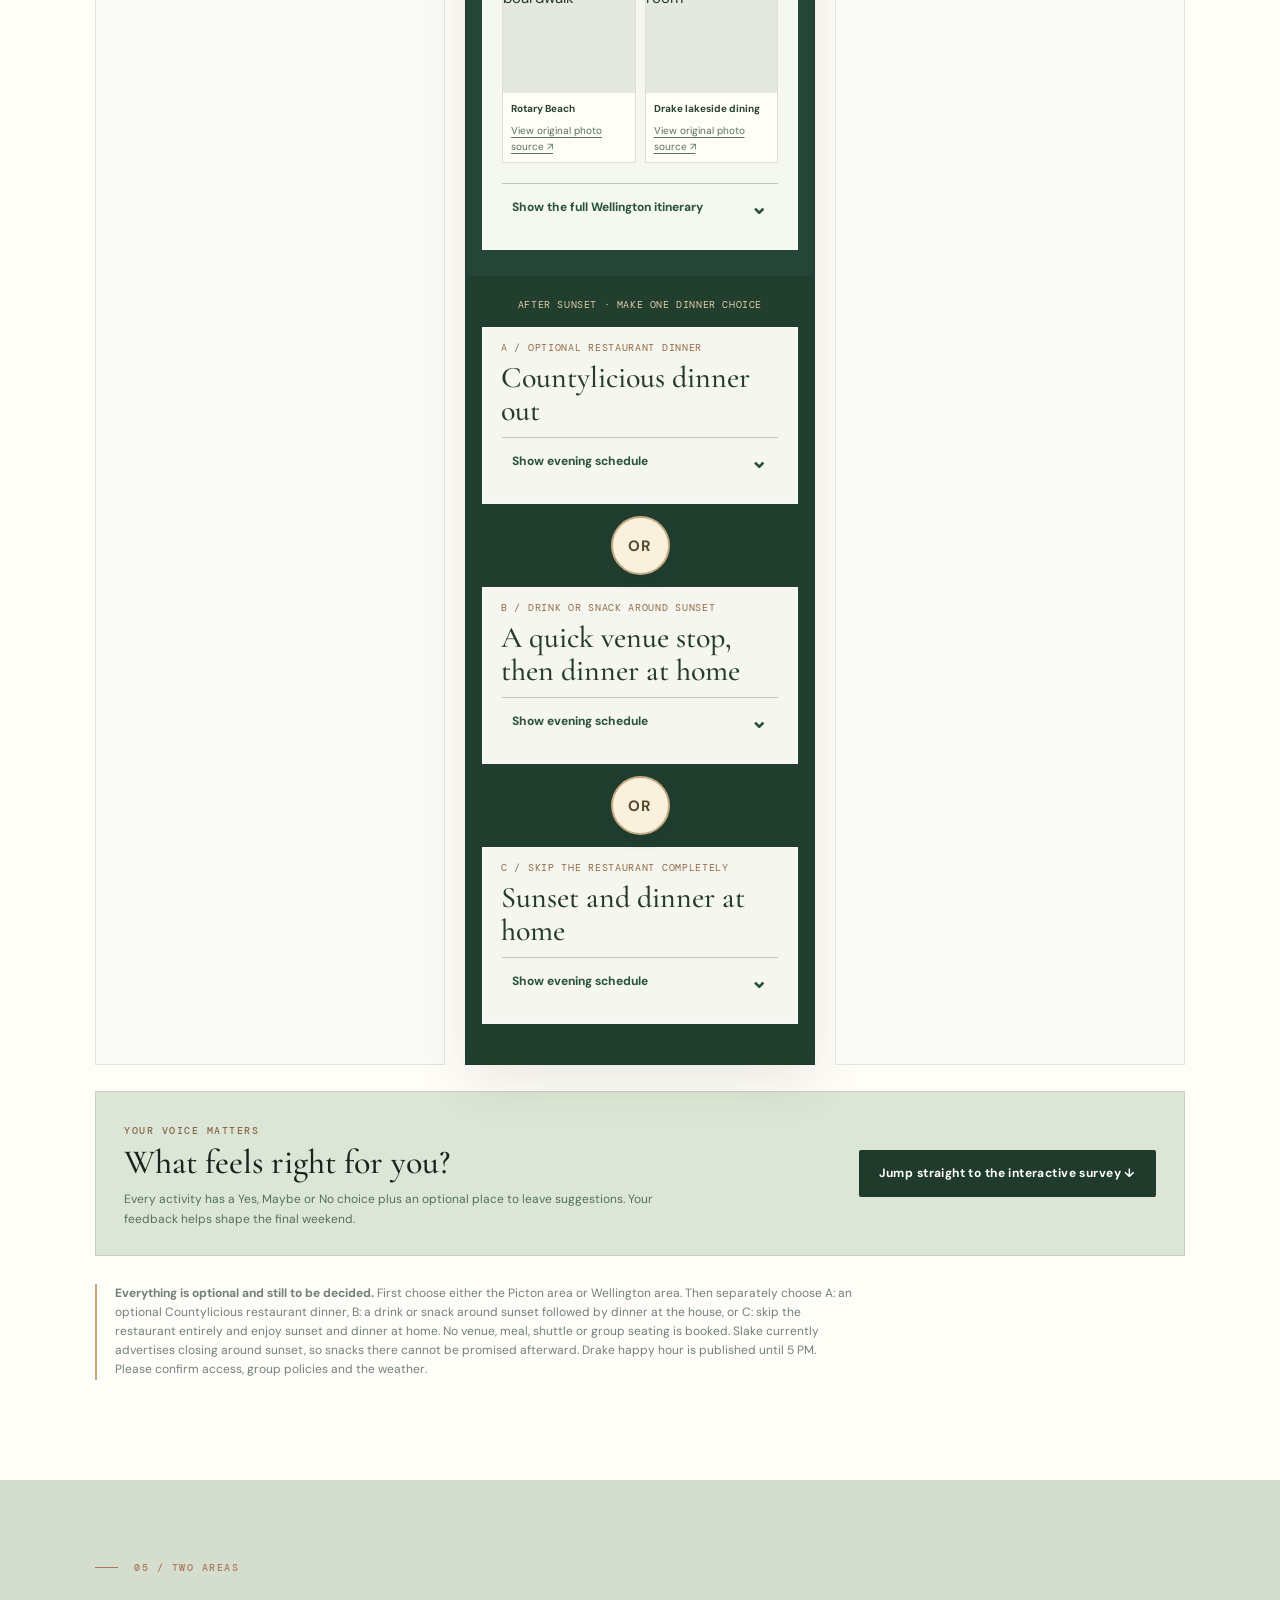
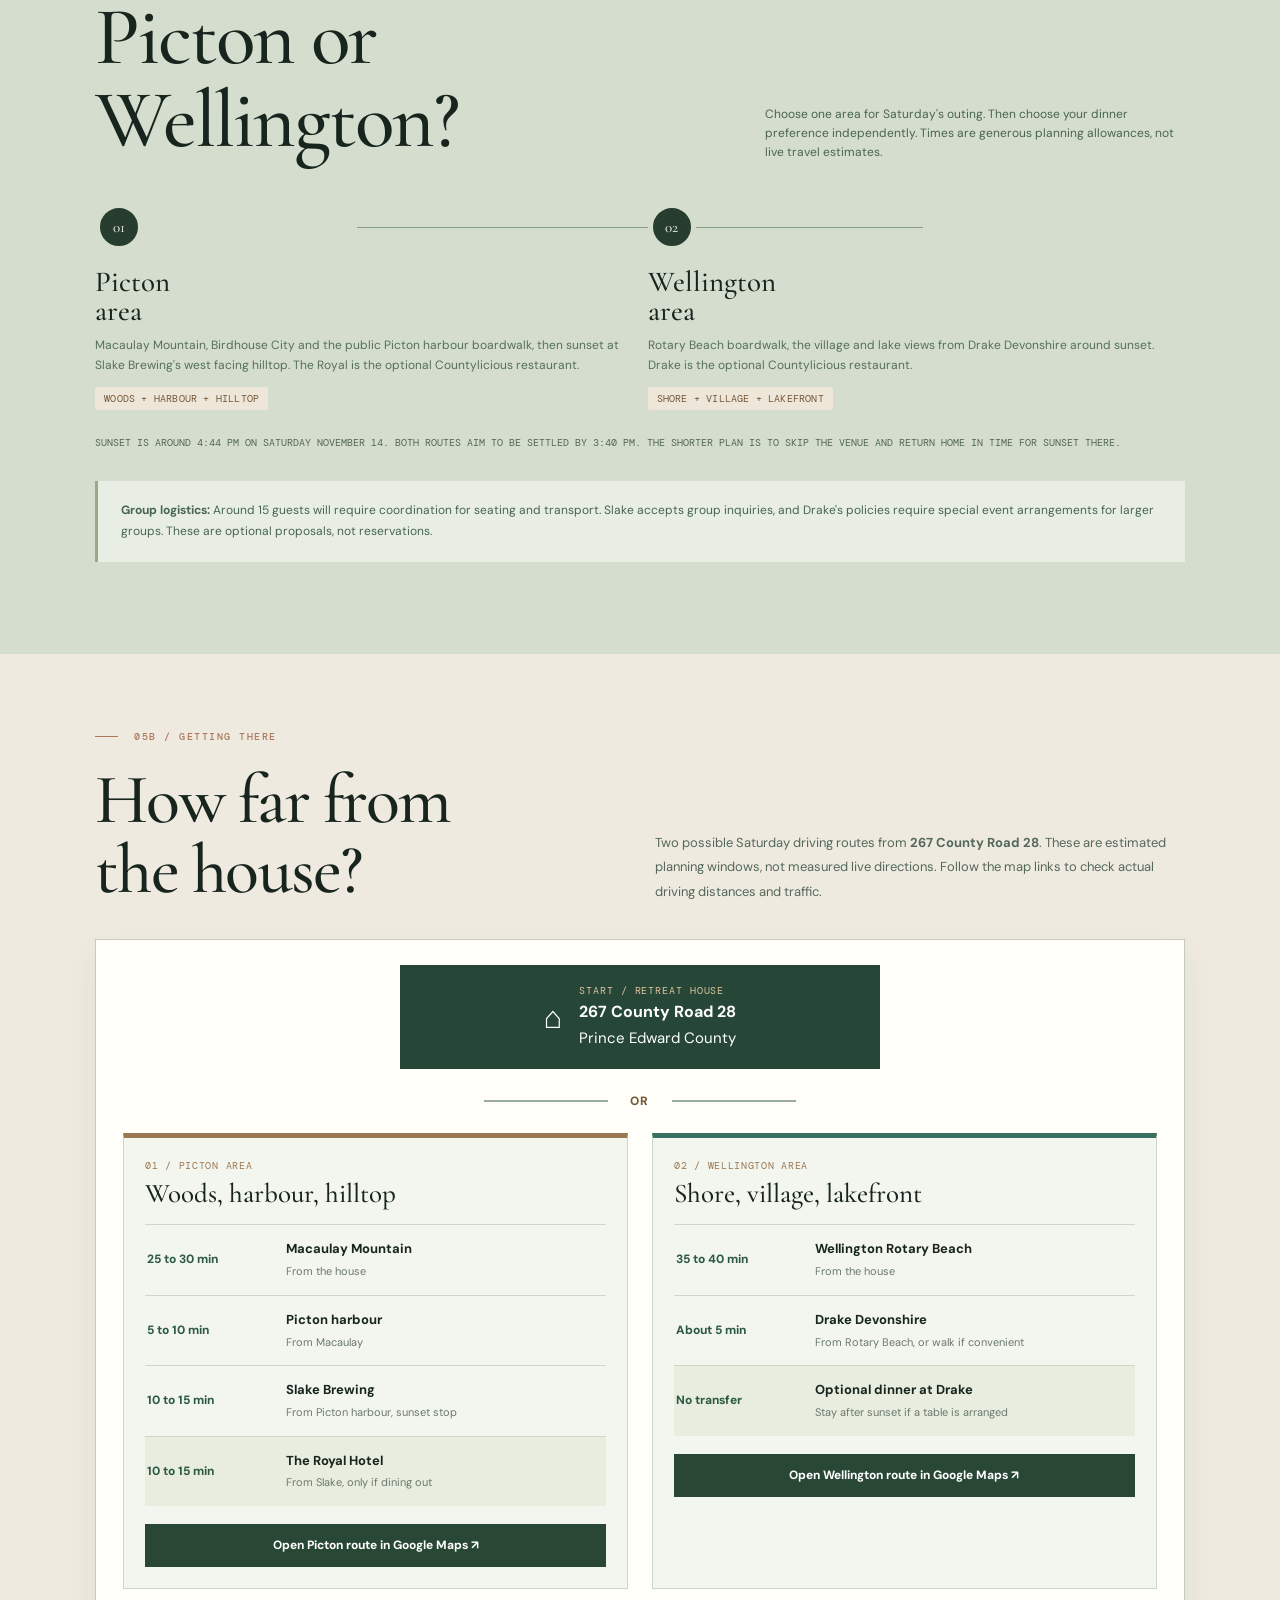
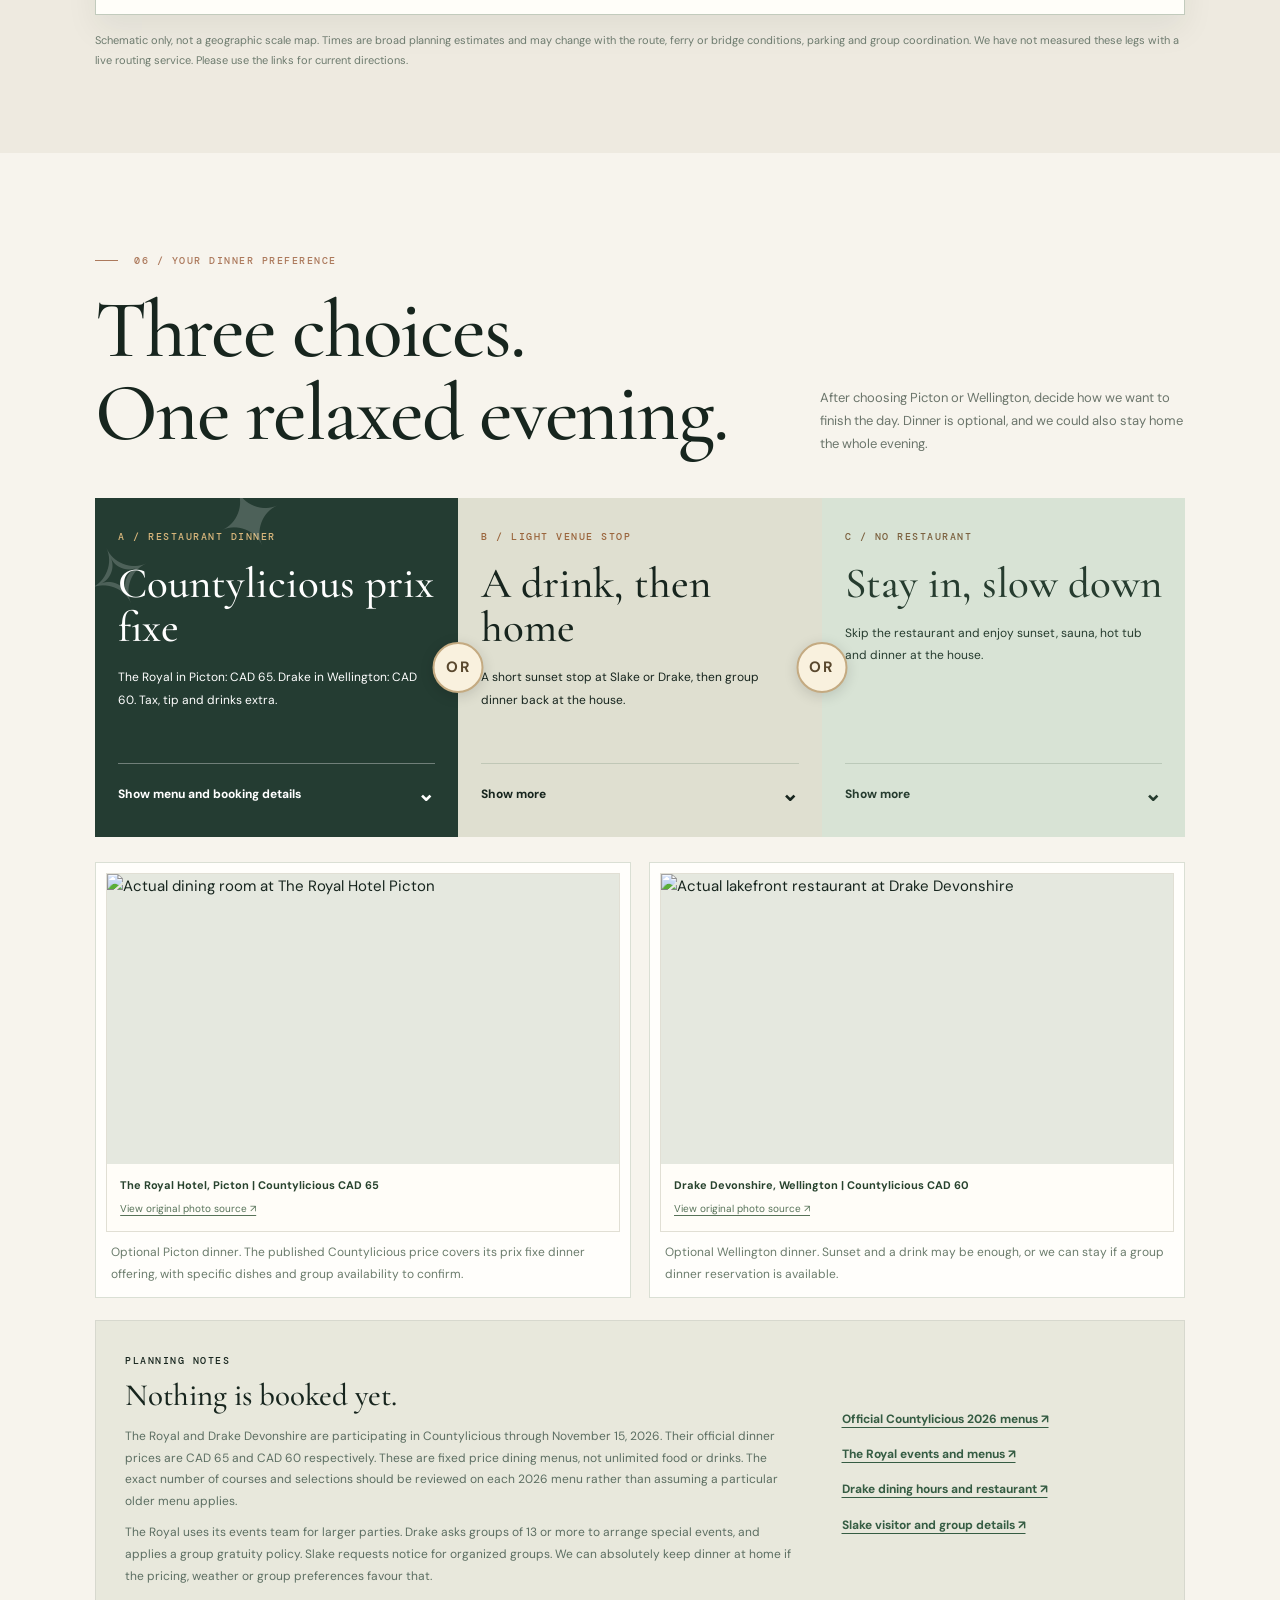
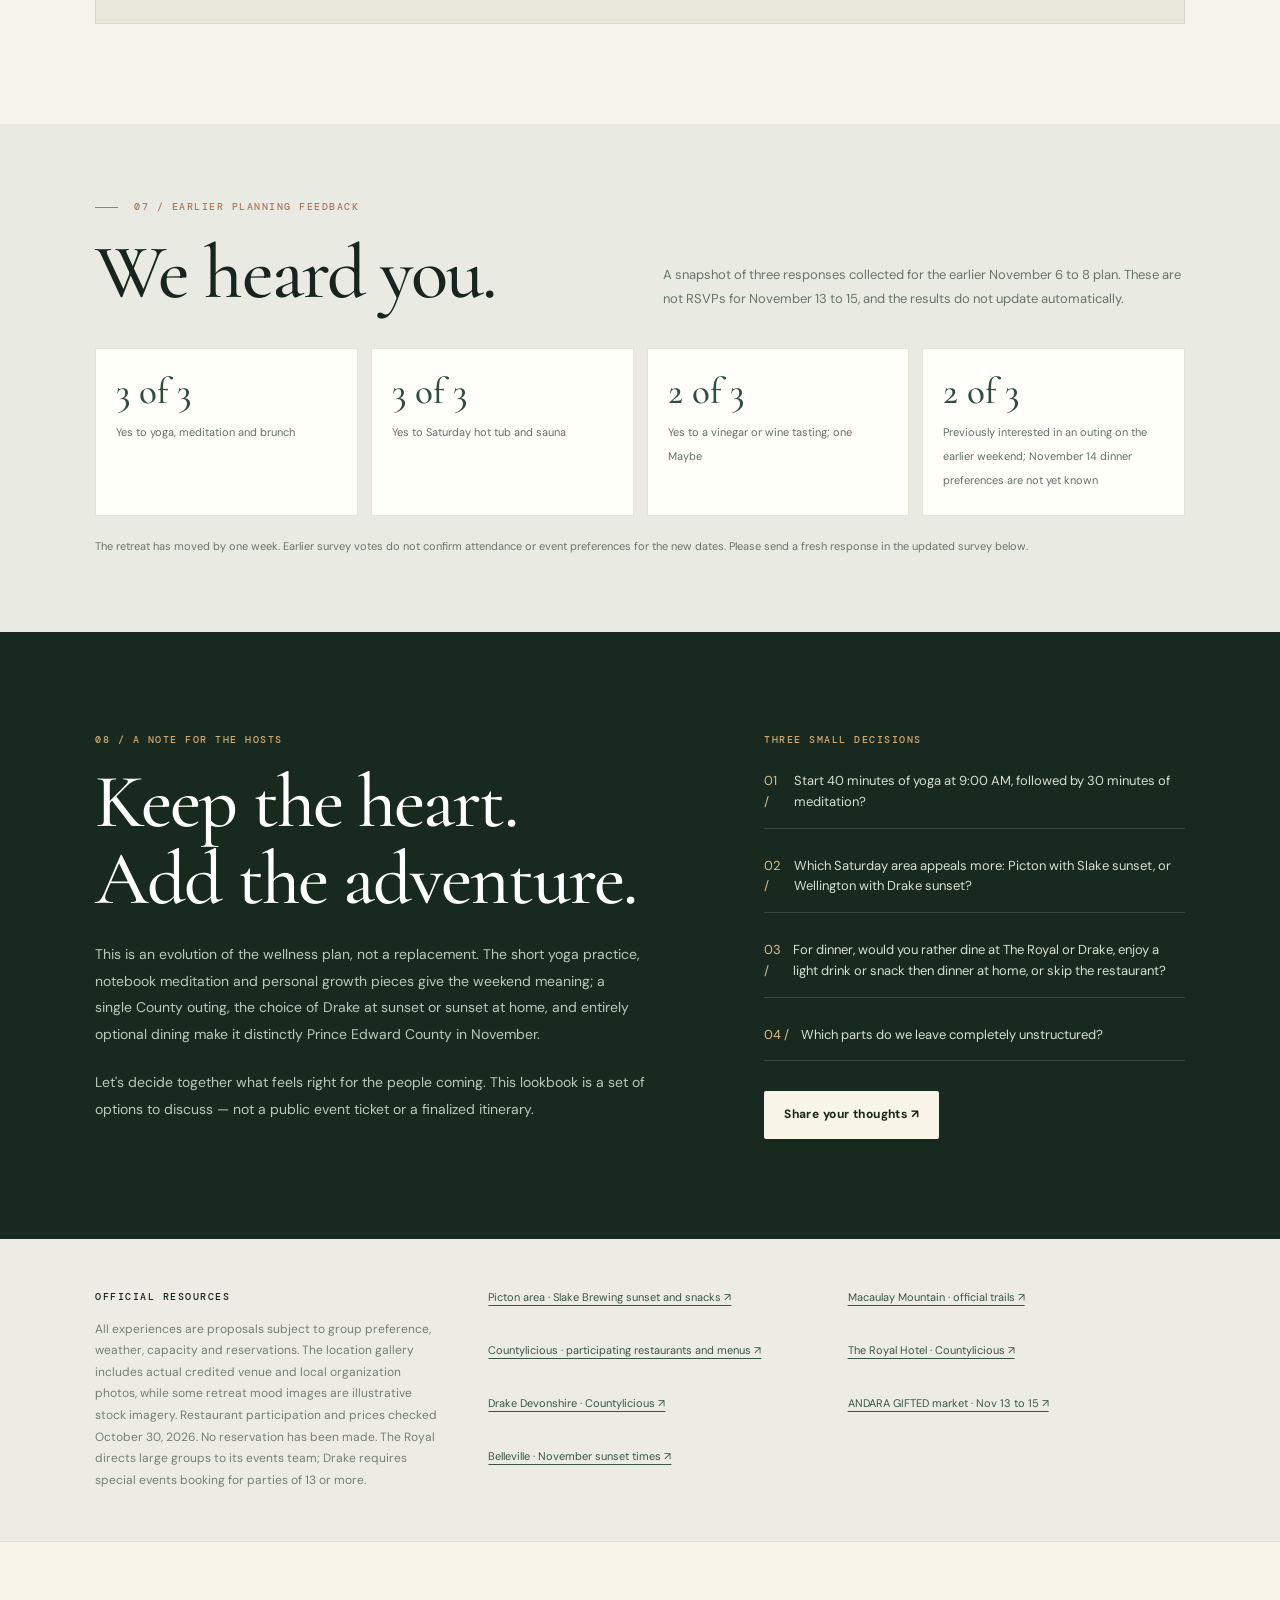
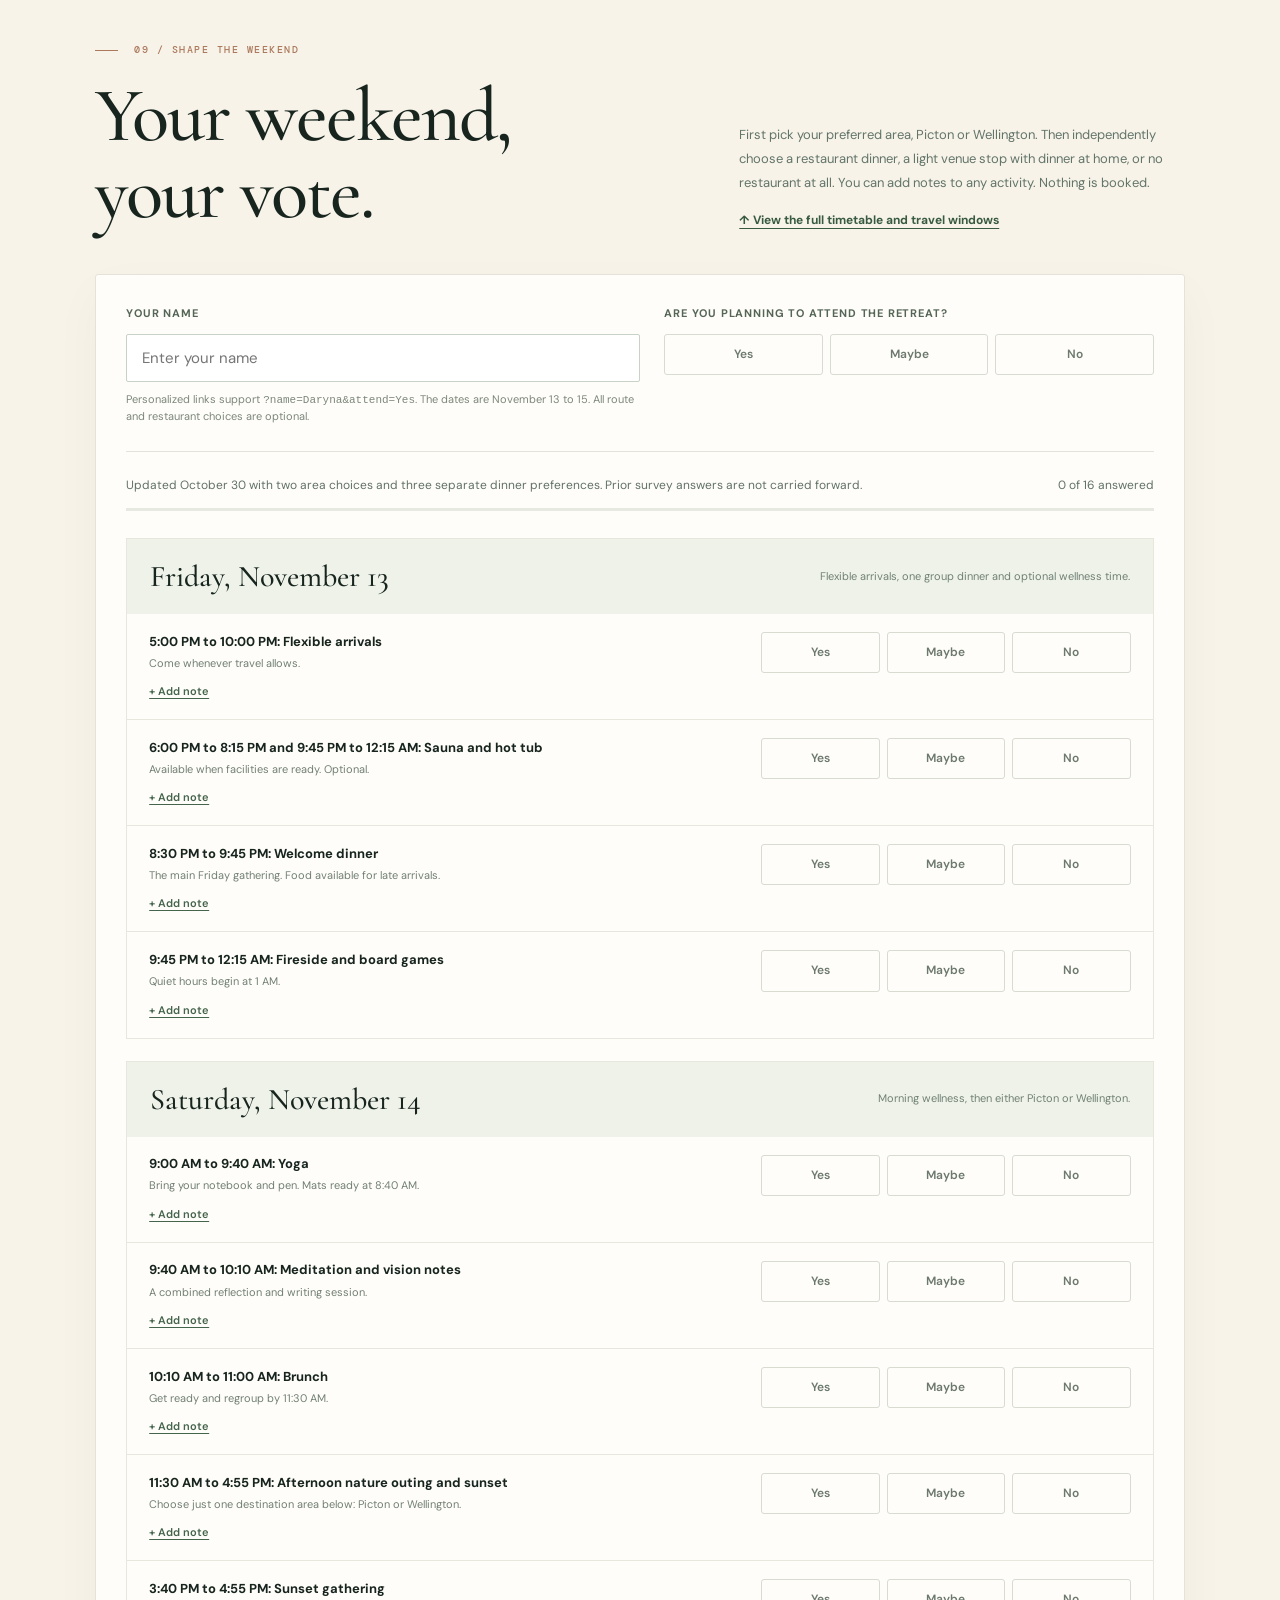
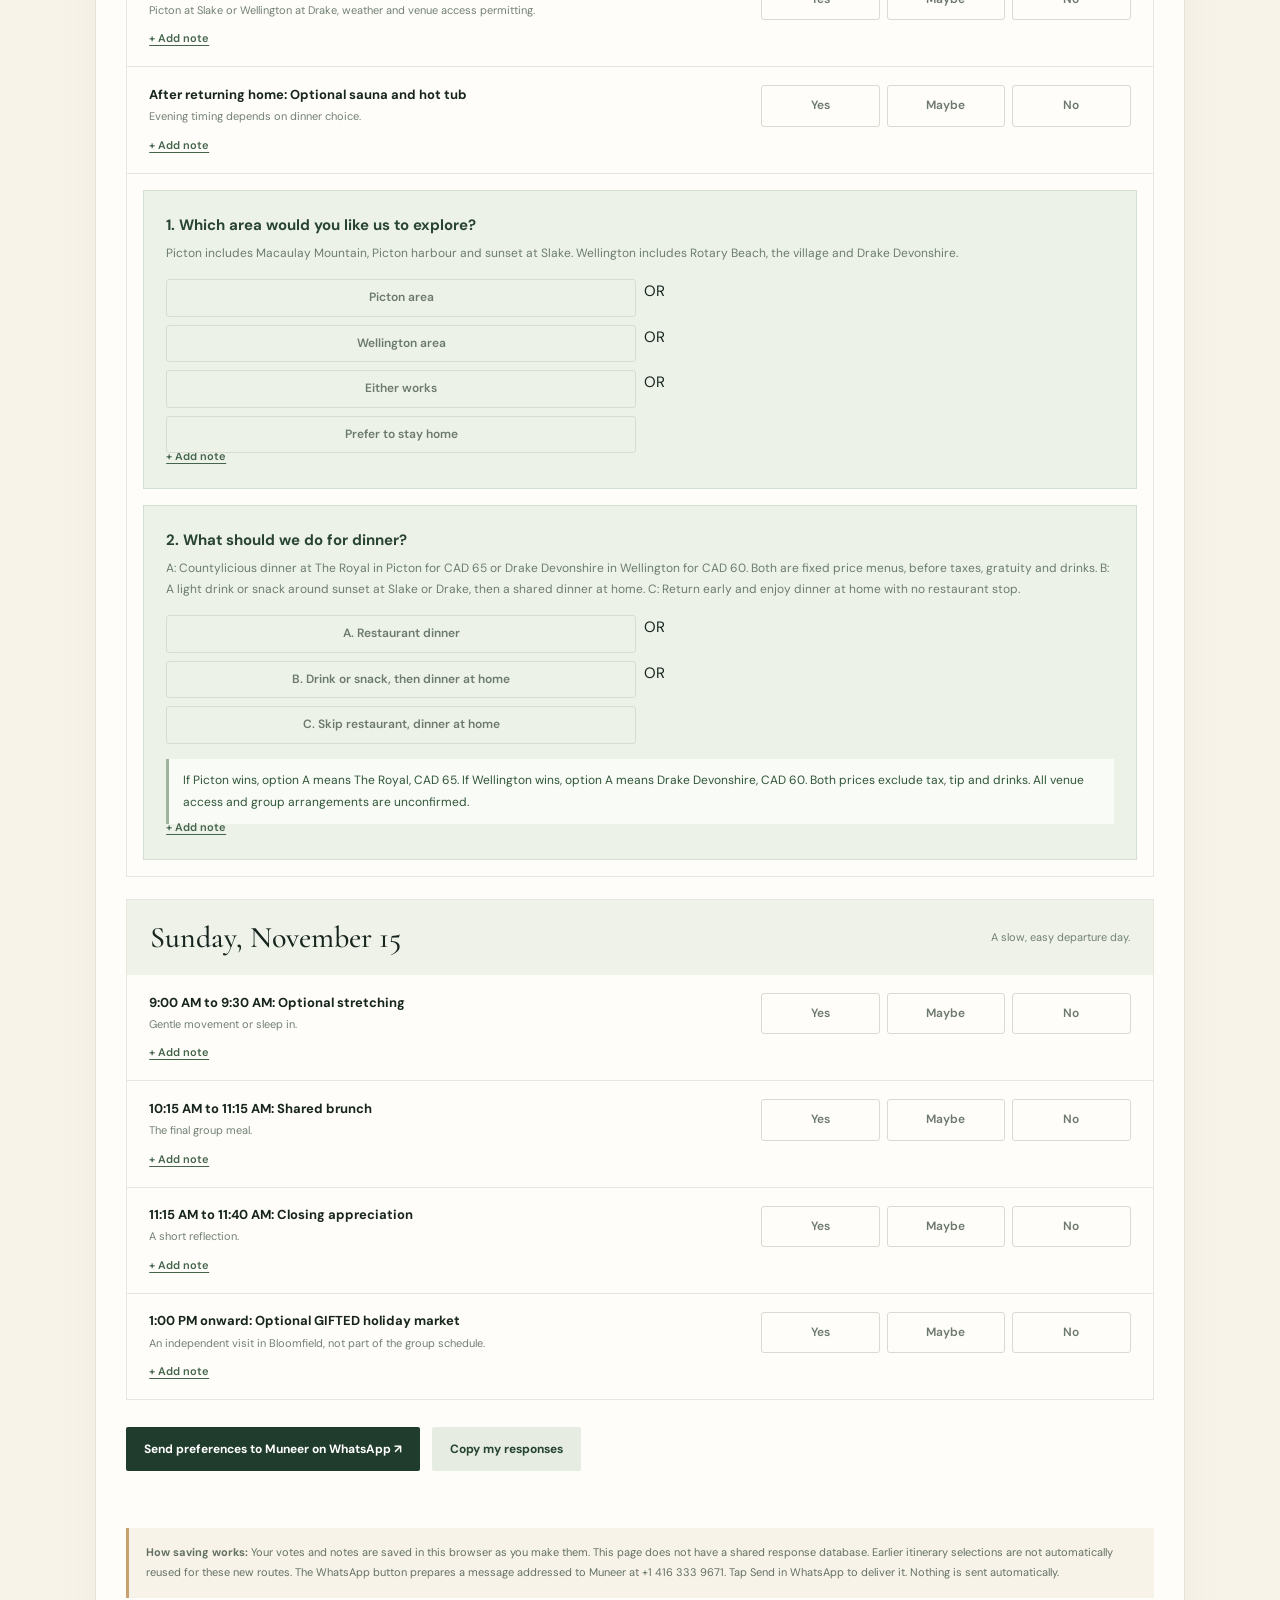
==== commit bfa9b742: "Repair nested Saturday expandable itinerary HTML and preserve all activity rows" ====
--- a/retreats/abundance-nov-2026/index.html
+++ b/retreats/abundance-nov-2026/index.html
@@ -58,18 +58,11 @@
 </div></section><section class="section section--white" id="schedule"><div class="wrap"><div class="sectionhead"><div><div class="kicker eyebrow">04 / A proposed rhythm</div><h2>Two areas.<br>One good feeling.</h2></div><p>Every item has a start and end time including travel and regrouping. Friday and Sunday are relaxed. Saturday offers two area choices. Dinner is a separate choice and nothing is booked.</p></div>
 <div class="itin"><article class="day"><div class="dayheader"><span class="daynum">FRI · NOV 13</span><h3>Arrive & settle</h3><p>Flexible arrivals, a shared dinner, and everything else optional.</p></div><div class="schedule"><div class="slot"><time>5:00 PM to 10:00 PM</time><div><strong>Flexible arrivals</strong><p>Come whenever your travel allows. No mandatory Friday opening activity.</p></div></div><div class="slot"><time>6:00 PM to 8:15 PM</time><div><strong>Optional hot tub and sauna</strong><p>Open if ready for anyone who arrives early. Dinner takes priority.</p></div></div><div class="slot"><time>8:15 PM to 8:30 PM</time><div><strong>Table setup and regrouping</strong><p>Wash up and gather the guests who have arrived.</p></div></div><div class="slot"><time>8:30 PM to 9:45 PM</time><div><strong>Relaxed welcome dinner</strong><p>A shared dinner is Friday's main event. Food can be set aside for late arrivals.</p></div></div><div class="slot"><time>9:45 PM to 12:15 AM</time><div><strong>Optional sauna, hot tub and fireplace</strong><p>Best spa window after dinner. Tea, music and games are alternatives.</p></div></div><div class="slot"><time>12:15 AM to 1:00 AM</time><div><strong>Wind down and prepare for sleep</strong><p>End hot tub use, tidy, shower and quiet the house.</p></div></div><div class="slot"><time>1:00 AM to 8:40 AM</time><div><strong>Quiet hours</strong><p>A restful night before the 9:00 AM Saturday yoga session.</p></div></div></div></article><article class="day day--feature"><div class="dayheader"><span class="daynum">SAT · NOV 14</span><h3>Move, explore, watch the light.</h3><p>We choose Picton or Wellington. Both share the same morning routine and aim to arrive at the sunset venue more than an hour early.</p></div>
 <div class="schedule"><div class="slot"><time>8:40 AM to 9:00 AM</time><div><strong>Mats and notebooks ready</strong><p>Water, pen and gentle setup.</p></div></div><div class="slot"><time>9:00 AM to 9:40 AM</time><div><strong>Morning yoga</strong><p>40 minutes of guided movement.</p></div></div><div class="slot"><time>9:40 AM to 10:10 AM</time><div><strong>Meditation and vision notes</strong><p>30 minutes of reflection and intentions.</p></div></div><div class="slot"><time>10:10 AM to 11:00 AM</time><div><strong>Brunch and conversation</strong><p>Continue reflections informally.</p></div></div><div class="slot"><time>11:00 AM to 11:30 AM</time><div><strong>Get ready and prepare carpools</strong><p>Warm layers, shoes, bathroom break and cars.</p></div></div><div class="slot"><time>11:30 AM to 4:55 PM</time><div><strong>Select one area itinerary</strong><p>Picton and Slake or Wellington and Drake, not both.</p></div></div></div>
-<div class="day--feature__routes"><div class="evening-label">SATURDAY AFTERNOON · TWO AREA CHOICES</div>
-<div class="evening-option route-choice" id="picton-plan"><p class="evening-option__eyebrow">OPTION 1 · PICTON AREA</p><h4>Picton and Slake sunset</h4><p class="route-choice__intro">Macaulay Mountain, Picton harbour and the west facing Slake hilltop for sunset. The Royal is the optional Countylicious dinner venue.</p>
+<div class="day--feature__routes"><div class="evening-label">SATURDAY AFTERNOON · TWO AREA CHOICES</div><div class="evening-option route-choice" id="picton-plan"><p class="evening-option__eyebrow">OPTION 1 · PICTON AREA</p><h4>Picton and Slake sunset</h4><p class="route-choice__intro">Macaulay Mountain, Picton harbour and the west facing Slake hilltop for sunset. The Royal is the optional Countylicious dinner venue.</p>
 <div class="route-choice__photos"><figure class="realphoto"><img loading="lazy" decoding="async" src="https://www.quinteconservation.ca/media/rtchhy53/outdoor-spaces-gallery-macaulay-mountain-5.jpg" alt="Macaulay Birdhouse City trail"><figcaption><span>Macaulay nature walk</span><a href="https://www.quinteconservation.ca/outdoor-spaces/areas/macaulay-mountain-conservation-area/" target="_blank" rel="noopener">View original photo source ↗</a></figcaption></figure><figure class="realphoto"><img loading="lazy" decoding="async" src="https://cdn.shopify.com/s/files/1/0449/3426/7039/files/IMG_9433.jpg?v=1614335234" alt="Slake sunset panorama"><figcaption><span>Slake sunset</span><a href="https://slakebrewing.com/pages/brewery" target="_blank" rel="noopener">View original photo source ↗</a></figcaption></figure></div>
-<details class="expand-details route-expand"><summary class="expand-summary"><span class="show-open-label">Show the full Picton itinerary</span><span class="show-close-label">Show less</span><span aria-hidden="true" class="expand-chevron">⌄</span></summary><div class="schedule"><div class="slot"><time>11:30 AM to 12:15 PM</time><div><strong>Drive and park at Macaulay Mountain</strong><p>Carpools, navigation and parking buffer.</p></div></div><div class="slot"><time>12:15 PM to 1:05 PM</time><div><strong>Macaulay and Birdhouse City</strong><p>Easy wooded walk and photos, weather permitting.</p></div></div><div class="slot"><time>1:05 PM to 1:25 PM</time><div><strong>Reposition and regroup</strong><p>Move vehicles toward Picton harbour.</p></div></div><div class="slot"><time>1:25 PM to 2:20 PM</time><div><strong>Picton harbour and downtown</strong><p>Choose a short boardwalk section or downtown coffee stop.</p></div></div><div class="slot"><time>2:20 PM to 3:15 PM</time><div><strong>Travel and settle at Slake</strong><p>Drive to the limestone hilltop, park and gather the group.</p></div></div><div class="slot"><time>3:15 PM to 4:55 PM</time><div><strong>Golden hour and sunset at Slake</strong><p>Drinks or snacks may be available before sunset near 4:45 PM. Slake says it closes around sunset. Confirm Saturday hours and indoor space for a group of 15.</p></div></div><div class="slot"><time>4:55 PM to 5:40 PM</time><div><strong>Choose dinner plan and travel</strong><p>If dining at The Royal, return toward Picton for a reservation. Otherwise head home; allow group driving and parking time.</p></div></div></div></details></div>
-<div class="between-choices" role="separator" aria-label="Or choose the Wellington route"><span>OR</span></div><div class="evening-option route-choice" id="wellington-plan"><p class="evening-option__eyebrow">OPTION 2 · WELLINGTON AREA</p><h4>Wellington and Drake sunset</h4><p class="route-choice__intro">Beach boardwalk, village walking and the lakefront at Drake Devonshire. Drake is the optional Countylicious dinner venue.</p>
+<details class="expand-details route-expand"><summary class="expand-summary"><span class="show-open-label">Show the full Picton itinerary</span><span class="show-close-label">Show less</span><span aria-hidden="true" class="expand-chevron">⌄</span></summary><div class="schedule"><div class="slot"><time>11:30 AM to 12:15 PM</time><div><strong>Drive and park at Macaulay Mountain</strong><p>Carpools, navigation and parking buffer.</p></div></div><div class="slot"><time>12:15 PM to 1:05 PM</time><div><strong>Macaulay and Birdhouse City</strong><p>Easy wooded walk and photos, weather permitting.</p></div></div><div class="slot"><time>1:05 PM to 1:25 PM</time><div><strong>Reposition and regroup</strong><p>Move vehicles toward Picton harbour.</p></div></div><div class="slot"><time>1:25 PM to 2:20 PM</time><div><strong>Picton harbour and downtown</strong><p>Choose a short boardwalk section or downtown coffee stop.</p></div></div><div class="slot"><time>2:20 PM to 3:15 PM</time><div><strong>Travel and settle at Slake</strong><p>Drive to the limestone hilltop, park and gather the group.</p></div></div><div class="slot"><time>3:15 PM to 4:55 PM</time><div><strong>Golden hour and sunset at Slake</strong><p>Drinks or snacks may be available before sunset near 4:45 PM. Slake says it closes around sunset. Confirm Saturday hours and indoor space for a group of 15.</p></div></div><div class="slot"><time>4:55 PM to 5:40 PM</time><div><strong>Choose dinner plan and travel</strong><p>If dining at The Royal, return toward Picton for a reservation. Otherwise head home; allow group driving and parking time.</p></div></div></div></details></div><div class="between-choices" role="separator" aria-label="Choose one of these alternatives"><span>OR</span></div><div class="evening-option route-choice" id="wellington-plan"><p class="evening-option__eyebrow">OPTION 2 · WELLINGTON AREA</p><h4>Wellington and Drake sunset</h4><p class="route-choice__intro">Beach boardwalk, village walking and the lakefront at Drake Devonshire. Drake is the optional Countylicious dinner venue.</p>
 <div class="route-choice__photos"><figure class="realphoto"><img loading="lazy" decoding="async" src="https://clubrunner.blob.core.windows.net/00000001166/Images/beach.jpg" alt="Wellington Rotary Beach boardwalk"><figcaption><span>Rotary Beach</span><a href="https://wellingtonrotary.ca/stories/visit-wellington-rotary-beach" target="_blank" rel="noopener">View original photo source ↗</a></figcaption></figure><figure class="realphoto"><img loading="lazy" decoding="async" src="https://thedrake.ca/uploads/2025/03/17115249257_6829ace54b_o-3-scaled-e1750168620539.jpg" alt="Drake waterfront dining room"><figcaption><span>Drake lakeside dining</span><a href="https://thedrake.ca/restaurant/drake-devonshire/" target="_blank" rel="noopener">View original photo source ↗</a></figcaption></figure></div>
-<details class="expand-details route-expand"><summary class="expand-summary"><span class="show-open-label">Show the full Wellington itinerary</span><span class="show-close-label">Show less</span><span aria-hidden="true" class="expand-chevron">⌄</span></summary><div class="schedule"><div class="slot"><time>11:30 AM to 12:15 PM</time><div><strong>Drive to Wellington and park</strong><p>Carpool and navigation allowance.</p></div></div><div class="slot"><time>12:15 PM to 1:15 PM</time><div><strong>Rotary Beach boardwalk</strong><p>Lakeshore, harbour views, lighthouse and benches. Washrooms may be seasonal.</p></div></div><div class="slot"><time>1:15 PM to 2:20 PM</time><div><strong>Stroll through Wellington</strong><p>Village, park and optional café; allow a relaxed pace.</p></div></div><div class="slot"><time>2:20 PM to 3:20 PM</time><div><strong>Explore or enjoy free time</strong><p>Optional additional shoreline walking, weather permitting.</p></div></div><div class="slot"><time>3:20 PM to 3:40 PM</time><div><strong>Travel to Drake and get settled</strong><p>Confirm indoor space, snacks and lakefront access. Outdoor seating not guaranteed in November.</p></div></div><div class="slot"><time>3:40 PM to 4:55 PM</time><div><strong>Golden hour and sunset at Drake</strong><p>Happy hour is published until 5 PM; sunset near 4:44 PM. Enjoy a drink or snack around sunset if space is available.</p></div></div><div class="slot"><time>4:55 PM to 5:40 PM</time><div><strong>Choose dinner plan and travel</strong><p>Stay for a booked Drake dinner at 5 PM, or drive back to the house for the shared meal.</p></div></div></div></div></details></div>
-<div class="day--feature__evening" id="dining-plan"><div class="evening-label">AFTER SUNSET · MAKE ONE DINNER CHOICE</div>
-<div class="evening-option evening-choice-card"><p class="evening-option__eyebrow">A / OPTIONAL RESTAURANT DINNER</p><h4>Countylicious dinner out</h4><details class="expand-details evening-expand"><summary class="expand-summary"><span class="show-open-label">Show evening schedule</span><span class="show-close-label">Show less</span><span aria-hidden="true" class="expand-chevron">⌄</span></summary><div class="schedule"><div class="slot"><time>4:55 PM to 5:45 PM</time><div><strong>Transition to reserved restaurant</strong><p>In Picton, transfer from Slake to The Royal. In Wellington, remain at Drake. A suitable reservation is essential.</p></div></div></details><div class="slot"><time>5:45 PM to 7:45 PM</time><div><strong>Prix fixe dinner</strong><p>Picton: The Royal, CAD 65 per guest. Wellington: Drake Devonshire, CAD 60 per guest. The Countylicious menus feature fixed price courses and choices, with the exact menu and group eligibility to confirm. Tax, tip and drinks extra.</p></div></div><div class="slot"><time>7:45 PM to 8:30 PM</time><div><strong>Return to the house</strong><p>Driving and group regrouping.</p></div></div><div class="slot"><time>8:30 PM to 12:15 AM</time><div><strong>Optional sauna and conversation</strong><p>Gentle evening at home, then wind down.</p></div></div></div></div>
-<div class="evening-option evening-choice-card"><p class="evening-option__eyebrow">B / DRINK OR SNACK AROUND SUNSET</p><h4>A quick venue stop, then dinner at home</h4><details class="expand-details evening-expand"><summary class="expand-summary"><span class="show-open-label">Show evening schedule</span><span class="show-close-label">Show less</span><span aria-hidden="true" class="expand-chevron">⌄</span></summary><div class="schedule"><div class="slot"><time>3:40 PM to 4:55 PM</time><div><strong>Golden hour, drinks and snacks</strong><p>Slake for Picton, Drake for Wellington. Slake service may finish at sunset; Drake publishes happy hour until 5 PM.</p></div></div></details><div class="slot"><time>4:55 PM to 5:45 PM</time><div><strong>Drive back to the house</strong><p>Travel and parking buffer.</p></div></div><div class="slot"><time>5:45 PM to 6:30 PM</time><div><strong>Relax and prepare dinner</strong><p>Freshen up, hot tub or sauna as time allows.</p></div></div><div class="slot"><time>6:30 PM to 8:00 PM</time><div><strong>Group dinner at home</strong><p>A relaxed meal together.</p></div></div><div class="slot"><time>8:00 PM to 12:15 AM</time><div><strong>Fireside and wellness time</strong><p>Music, board games, sauna or conversation.</p></div></div></div></div>
-<div class="evening-option evening-choice-card"><p class="evening-option__eyebrow">C / SKIP THE RESTAURANT COMPLETELY</p><h4>Sunset and dinner at home</h4><details class="expand-details evening-expand"><summary class="expand-summary"><span class="show-open-label">Show evening schedule</span><span class="show-close-label">Show less</span><span aria-hidden="true" class="expand-chevron">⌄</span></summary><div class="schedule"><div class="slot"><time>2:45 PM to 3:45 PM</time><div><strong>Return to the house early</strong><p>Leave the afternoon route earlier and return with time to settle.</p></div></div></details><div class="slot"><time>3:45 PM to 4:55 PM</time><div><strong>Golden hour at the property</strong><p>Watch the sunset from home, around 4:43 PM.</p></div></div><div class="slot"><time>4:55 PM to 6:30 PM</time><div><strong>Hot tub, sauna and downtime</strong><p>An easy relaxed evening with no venue booking.</p></div></div><div class="slot"><time>6:30 PM to 8:00 PM</time><div><strong>Group dinner at home</strong><p>Make dinner together.</p></div></div><div class="slot"><time>8:00 PM to 12:15 AM</time><div><strong>Fireside and optional wellness</strong><p>Wind down when ready.</p></div></div></div></div>
-</div></article><article class="day"><div class="dayheader"><span class="daynum">SUN · NOV 15</span><h3>Slow & reconnect</h3><p>Shared brunch and reflection, with flexible departures.</p></div><div class="schedule"><div class="slot"><time>9:00 AM to 9:30 AM</time><div><strong>Optional gentle stretching</strong><p>Slow morning movement or a chance to sleep in.</p></div></div><div class="slot"><time>9:30 AM to 10:15 AM</time><div><strong>Coffee and brunch preparation</strong><p>Help out if you want; keep the morning easy.</p></div></div><div class="slot"><time>10:15 AM to 11:15 AM</time><div><strong>Shared brunch</strong><p>A relaxed final meal.</p></div></div><div class="slot"><time>11:15 AM to 11:40 AM</time><div><strong>Appreciation and reflection</strong><p>A short optional group closing circle.</p></div></div><div class="slot"><time>11:40 AM to 12:15 PM</time><div><strong>Packing and cleanup</strong><p>Coordinate carpools and leave shared spaces tidy.</p></div></div><div class="slot"><time>12:15 PM to 1:00 PM</time><div><strong>Flexible packing, photos and departures</strong><p>Take a last group photo or leave whenever needed.</p></div></div><div class="slot"><time>1:00 PM onward</time><div><strong>Optional GIFTED holiday market in Bloomfield</strong><p>An independent stop for interested guests, not a required retreat activity.</p></div></div></div></article></div><div class="survey-cta"><div><span class="eyebrow">YOUR VOICE MATTERS</span><h3>What feels right for you?</h3><p>Every activity has a Yes, Maybe or No choice plus an optional place to leave suggestions. Your feedback helps shape the final weekend.</p></div><a class="btn btn--dark" href="#preferences">Jump straight to the interactive survey ↓</a></div><p class="notice"><strong>Everything is optional and still to be decided.</strong> First choose either the Picton area or Wellington area. Then separately choose A: an optional Countylicious restaurant dinner, B: a drink or snack around sunset followed by dinner at the house, or C: skip the restaurant entirely and enjoy sunset and dinner at home. No venue, meal, shuttle or group seating is booked. Slake currently advertises closing around sunset, so snacks there cannot be promised afterward. Drake happy hour is published until 5 PM. Please confirm access, group policies and the weather.</p></div></section>
+<details class="expand-details route-expand"><summary class="expand-summary"><span class="show-open-label">Show the full Wellington itinerary</span><span class="show-close-label">Show less</span><span aria-hidden="true" class="expand-chevron">⌄</span></summary><div class="schedule"><div class="slot"><time>11:30 AM to 12:15 PM</time><div><strong>Drive to Wellington and park</strong><p>Carpool and navigation allowance.</p></div></div><div class="slot"><time>12:15 PM to 1:15 PM</time><div><strong>Rotary Beach boardwalk</strong><p>Lakeshore, harbour views, lighthouse and benches. Washrooms may be seasonal.</p></div></div><div class="slot"><time>1:15 PM to 2:20 PM</time><div><strong>Stroll through Wellington</strong><p>Village, park and optional café; allow a relaxed pace.</p></div></div><div class="slot"><time>2:20 PM to 3:20 PM</time><div><strong>Explore or enjoy free time</strong><p>Optional additional shoreline walking, weather permitting.</p></div></div><div class="slot"><time>3:20 PM to 3:40 PM</time><div><strong>Travel to Drake and get settled</strong><p>Confirm indoor space, snacks and lakefront access. Outdoor seating not guaranteed in November.</p></div></div><div class="slot"><time>3:40 PM to 4:55 PM</time><div><strong>Golden hour and sunset at Drake</strong><p>Happy hour is published until 5 PM; sunset near 4:44 PM. Enjoy a drink or snack around sunset if space is available.</p></div></div><div class="slot"><time>4:55 PM to 5:40 PM</time><div><strong>Choose dinner plan and travel</strong><p>Stay for a booked Drake dinner at 5 PM, or drive back to the house for the shared meal.</p></div></div></div></details></div></div><div class="day--feature__evening"><div class="evening-label">AFTER SUNSET · MAKE ONE DINNER CHOICE</div><div class="evening-option evening-choice-card"><p class="evening-option__eyebrow">A / OPTIONAL RESTAURANT DINNER</p><h4>Countylicious dinner out</h4><details class="expand-details evening-expand"><summary class="expand-summary"><span class="show-open-label">Show evening schedule</span><span class="show-close-label">Show less</span><span aria-hidden="true" class="expand-chevron">⌄</span></summary><div class="schedule"><div class="slot"><time>4:55 PM to 5:45 PM</time><div><strong>Transition to reserved restaurant</strong><p>In Picton, transfer from Slake to The Royal. In Wellington, remain at Drake. A suitable reservation is essential.</p></div></div><div class="slot"><time>5:45 PM to 7:45 PM</time><div><strong>Prix fixe dinner</strong><p>Picton: The Royal, CAD 65 per guest. Wellington: Drake Devonshire, CAD 60 per guest. The Countylicious menus feature fixed price courses and choices, with the exact menu and group eligibility to confirm. Tax, tip and drinks extra.</p></div></div><div class="slot"><time>7:45 PM to 8:30 PM</time><div><strong>Return to the house</strong><p>Driving and group regrouping.</p></div></div><div class="slot"><time>8:30 PM to 12:15 AM</time><div><strong>Optional sauna and conversation</strong><p>Gentle evening at home, then wind down.</p></div></div></div></details></div><div class="between-choices" role="separator" aria-label="Choose one of these alternatives"><span>OR</span></div><div class="evening-option evening-choice-card"><p class="evening-option__eyebrow">B / DRINK OR SNACK AROUND SUNSET</p><h4>A quick venue stop, then dinner at home</h4><details class="expand-details evening-expand"><summary class="expand-summary"><span class="show-open-label">Show evening schedule</span><span class="show-close-label">Show less</span><span aria-hidden="true" class="expand-chevron">⌄</span></summary><div class="schedule"><div class="slot"><time>3:40 PM to 4:55 PM</time><div><strong>Golden hour, drinks and snacks</strong><p>Slake for Picton, Drake for Wellington. Slake service may finish at sunset; Drake publishes happy hour until 5 PM.</p></div></div><div class="slot"><time>4:55 PM to 5:45 PM</time><div><strong>Drive back to the house</strong><p>Travel and parking buffer.</p></div></div><div class="slot"><time>5:45 PM to 6:30 PM</time><div><strong>Relax and prepare dinner</strong><p>Freshen up, hot tub or sauna as time allows.</p></div></div><div class="slot"><time>6:30 PM to 8:00 PM</time><div><strong>Group dinner at home</strong><p>A relaxed meal together.</p></div></div><div class="slot"><time>8:00 PM to 12:15 AM</time><div><strong>Fireside and wellness time</strong><p>Music, board games, sauna or conversation.</p></div></div></div></details></div><div class="between-choices" role="separator" aria-label="Choose one of these alternatives"><span>OR</span></div><div class="evening-option evening-choice-card"><p class="evening-option__eyebrow">C / SKIP THE RESTAURANT COMPLETELY</p><h4>Sunset and dinner at home</h4><details class="expand-details evening-expand"><summary class="expand-summary"><span class="show-open-label">Show evening schedule</span><span class="show-close-label">Show less</span><span aria-hidden="true" class="expand-chevron">⌄</span></summary><div class="schedule"><div class="slot"><time>2:45 PM to 3:45 PM</time><div><strong>Return to the house early</strong><p>Leave the afternoon route earlier and return with time to settle.</p></div></div><div class="slot"><time>3:45 PM to 4:55 PM</time><div><strong>Golden hour at the property</strong><p>Watch the sunset from home, around 4:43 PM.</p></div></div><div class="slot"><time>4:55 PM to 6:30 PM</time><div><strong>Hot tub, sauna and downtime</strong><p>An easy relaxed evening with no venue booking.</p></div></div><div class="slot"><time>6:30 PM to 8:00 PM</time><div><strong>Group dinner at home</strong><p>Make dinner together.</p></div></div><div class="slot"><time>8:00 PM to 12:15 AM</time><div><strong>Fireside and optional wellness</strong><p>Wind down when ready.</p></div></div></div></details></div></div></article><article class="day"><div class="dayheader"><span class="daynum">SUN · NOV 15</span><h3>Slow & reconnect</h3><p>Shared brunch and reflection, with flexible departures.</p></div><div class="schedule"><div class="slot"><time>9:00 AM to 9:30 AM</time><div><strong>Optional gentle stretching</strong><p>Slow morning movement or a chance to sleep in.</p></div></div><div class="slot"><time>9:30 AM to 10:15 AM</time><div><strong>Coffee and brunch preparation</strong><p>Help out if you want; keep the morning easy.</p></div></div><div class="slot"><time>10:15 AM to 11:15 AM</time><div><strong>Shared brunch</strong><p>A relaxed final meal.</p></div></div><div class="slot"><time>11:15 AM to 11:40 AM</time><div><strong>Appreciation and reflection</strong><p>A short optional group closing circle.</p></div></div><div class="slot"><time>11:40 AM to 12:15 PM</time><div><strong>Packing and cleanup</strong><p>Coordinate carpools and leave shared spaces tidy.</p></div></div><div class="slot"><time>12:15 PM to 1:00 PM</time><div><strong>Flexible packing, photos and departures</strong><p>Take a last group photo or leave whenever needed.</p></div></div><div class="slot"><time>1:00 PM onward</time><div><strong>Optional GIFTED holiday market in Bloomfield</strong><p>An independent stop for interested guests, not a required retreat activity.</p></div></div></div></article></div><div class="survey-cta"><div><span class="eyebrow">YOUR VOICE MATTERS</span><h3>What feels right for you?</h3><p>Every activity has a Yes, Maybe or No choice plus an optional place to leave suggestions. Your feedback helps shape the final weekend.</p></div><a class="btn btn--dark" href="#preferences">Jump straight to the interactive survey ↓</a></div><p class="notice"><strong>Everything is optional and still to be decided.</strong> First choose either the Picton area or Wellington area. Then separately choose A: an optional Countylicious restaurant dinner, B: a drink or snack around sunset followed by dinner at the house, or C: skip the restaurant entirely and enjoy sunset and dinner at home. No venue, meal, shuttle or group seating is booked. Slake currently advertises closing around sunset, so snacks there cannot be promised afterward. Drake happy hour is published until 5 PM. Please confirm access, group policies and the weather.</p></div></section>
 <section class="journey" id="routes"><div class="wrap"><div class="journeyintro"><div><div class="kicker eyebrow">05 / Two areas</div><h2>Picton or<br>Wellington?</h2></div><p>Choose one area for Saturday's outing. Then choose your dinner preference independently. Times are generous planning allowances, not live travel estimates.</p></div>
 <div class="route route--two">
 <div class="step"><span class="pin">01</span><h3>Picton<br>area</h3><p>Macaulay Mountain, Birdhouse City and the public Picton harbour boardwalk, then sunset at Slake Brewing's west facing hilltop. The Royal is the optional Countylicious restaurant.</p><span class="sash">WOODS + HARBOUR + HILLTOP</span></div>
--- a/retreats/abundance-nov-2026/rsvp.css
+++ b/retreats/abundance-nov-2026/rsvp.css
@@ -160,3 +160,66 @@
 .rsvp-special__context{font-size:12px;line-height:1.8;color:#2f5438;background:#f9fcf6;border-left:3px solid #9db49f;padding:11px 14px;margin-top:15px}
 @media(max-width:980px){.place-gallery__grid{grid-template-columns:repeat(2,minmax(0,1fr))}.place-gallery__label{align-items:start;flex-direction:column}.realphoto img{height:240px}}
 @media(max-width:700px){.place-gallery{padding:60px 0}.place-gallery__heading{grid-template-columns:1fr;gap:13px;margin-bottom:32px}.place-gallery__grid{gap:9px}.realphoto img{height:155px}.realphoto figcaption{padding:9px 8px}.realphoto figcaption a{font-size:9px}.place-gallery__label--second{margin-top:38px}.route-choice__photos .realphoto img{height:135px}.venue-couple{grid-template-columns:1fr}.venue-couple__item .realphoto img{height:230px}.route--two{grid-template-columns:1fr}.route--two:before{display:none}.rsvp-special__context{padding:10px;font-size:11px}}
+
+/* Decision clarity and driving routes */
+.between-choices{display:flex;align-items:center;justify-content:center;position:relative;z-index:2;flex:0 0 auto}
+.between-choices span{display:grid;place-items:center;width:59px;height:59px;aspect-ratio:1;background:#f9f1de;color:#59482e;border:2px solid #c4aa81;border-radius:50%;font:700 15px "DM Sans",sans-serif;letter-spacing:.13em;box-shadow:0 4px 18px #13291c26}
+.day--feature__routes>.between-choices{margin:10px auto}
+.day--feature__routes>.between-choices span{width:64px;height:64px}
+.day--feature__evening>.between-choices{margin:11px auto}
+.options--decision{display:flex;gap:0;align-items:stretch;position:relative}
+.options--decision>.option-decision{flex:1 1 0;min-width:0;min-height:268px;display:flex;flex-direction:column;justify-content:space-between;padding:25px 23px}
+.option-decision h3{font-size:clamp(29px,3vw,42px);line-height:1.03;margin:14px 0 17px}
+.option-decision__visible>p{font-size:12px;line-height:1.85}
+.option-decision__more{margin-top:22px;border-top:1px solid #ffffff58;padding-top:13px}
+.option--dinner .option-decision__more,.option:not(.option--night) .option-decision__more{border-color:#879b885c}
+.option-decision__more summary,.expand-summary{cursor:pointer;display:flex;align-items:center;justify-content:space-between;gap:12px;font-size:12px;font-weight:750;list-style:none;min-height:35px}
+.option-decision__more summary::-webkit-details-marker,.expand-summary::-webkit-details-marker{display:none}
+.option-decision__more summary:focus-visible,.expand-summary:focus-visible{outline:3px solid #cfa25a;outline-offset:3px}
+.close-label,.show-close-label{display:none}
+details[open]>.expand-summary .show-open-label,details[open]>summary .open-label{display:none}
+details[open]>.expand-summary .show-close-label,details[open]>summary .close-label{display:inline}
+.expand-chevron,.chevron{font-size:21px;line-height:1;transition:transform .15s}
+details[open]>summary .expand-chevron,details[open]>summary .chevron{transform:rotate(180deg)}
+.option-decision__detail{padding-top:14px}
+.option-decision__detail p{font-size:12px;line-height:1.8;margin-bottom:14px}
+.option-decision__detail a{text-decoration:underline;text-underline-offset:3px;font-size:12px}
+.options--decision>.between-choices{width:0;z-index:4}
+.options--decision>.between-choices span{position:absolute;left:50%;transform:translateX(-50%);width:51px;height:51px;box-shadow:0 3px 14px #00000024}
+.route-expand{padding:0 8px 8px}
+.route-expand>.expand-summary,.evening-expand>.expand-summary{padding:13px 10px;color:#2b5339;border-top:1px solid #b9c9b9}
+.route-expand>.schedule,.evening-expand>.schedule{padding-top:3px}
+.evening-expand{padding:0 8px 8px}
+.drive-map-section{padding:75px 0 82px;background:#eeeae0}
+.drive-map-head{display:grid;grid-template-columns:1fr 1fr;gap:30px;align-items:end;margin:16px 0 34px}
+.drive-map-head h2{font:500 clamp(45px,6vw,70px)/1 "Cormorant Garamond",Georgia,serif}
+.drive-map-head p{font-size:13px;color:#54685a;line-height:1.9}
+.drive-diagram{border:1px solid #c2cbbd;padding:25px 27px;background:#fffef9;box-shadow:0 15px 30px #12291c10}
+.drive-origin{display:flex;align-items:center;justify-content:center;gap:17px;background:#264738;color:white;padding:19px 23px;max-width:480px;margin:0 auto}
+.drive-origin__icon{font-size:31px;line-height:1}
+.drive-origin>div{display:flex;flex-direction:column;gap:2px}
+.drive-origin strong{font-size:16px}
+.drive-origin__icon+.drive-origin div>span{font-size:11px}
+.drive-origin .drive-meta{font:10px "DM Mono",monospace;letter-spacing:.09em;color:#dfc49e}
+.drive-fork{display:flex;align-items:center;justify-content:center;gap:22px;height:64px}
+.drive-fork>span:not(.drive-fork__or){height:2px;width:12%;background:#9aad9d}
+.drive-fork__or{font-size:12px;font-weight:800;letter-spacing:.15em;color:#735836}
+.drive-columns{display:grid;grid-template-columns:1fr 1fr;gap:24px}
+.drive-route{border:1px solid #cbd8c9;background:#f3f6ef;padding:21px}
+.drive-route--picton{border-top:5px solid #9c7754}
+.drive-route--wellington{border-top:5px solid #3a7061}
+.drive-route__header{display:flex;flex-direction:column;gap:5px;margin-bottom:14px}
+.drive-route__header span{font:10px "DM Mono",monospace;letter-spacing:.07em;color:#9a7651}
+.drive-route__header strong{font:500 27px "Cormorant Garamond",serif}
+.drive-stop{display:grid;grid-template-columns:minmax(105px,125px) 1fr;gap:14px;align-items:center;border-top:1px solid #cdd8cc;padding:14px 2px;position:relative}
+.drive-stop .drive-time{font-size:12px;font-weight:750;color:#2c5943}
+.drive-stop>div{display:flex;flex-direction:column;gap:3px}
+.drive-stop strong{font-size:13px}
+.drive-stop small{font-size:11px;color:#6a796d}
+.drive-stop--optional{background:#e8eddf}
+.drive-link{display:flex;justify-content:center;align-items:center;text-align:center;min-height:43px;padding:12px;margin-top:18px;background:#284735;color:white;font-size:12px;font-weight:750}
+.drive-disclaimer{font-size:11px;line-height:1.8;color:#6d7b6e;margin-top:16px}
+.route--two>.between-choices{position:absolute;left:50%;top:35%;transform:translate(-50%,-50%);z-index:4}
+.route--two>.between-choices span{height:54px;width:54px}
+@media(max-width:860px){.drive-columns{gap:12px}.drive-diagram{padding:17px}.drive-route{padding:15px}.drive-stop{grid-template-columns:1fr;gap:3px}.options--decision>.option-decision{padding:22px 18px}}
+@media(max-width:700px){.options--decision{flex-direction:column;gap:0}.options--decision>.option-decision{min-height:0;width:100%}.options--decision>.between-choices{height:65px;width:100%}.options--decision>.between-choices span{left:50%}.route--two>.between-choices{position:relative;left:auto;top:auto;transform:none;margin:-5px auto}.drive-map-section{padding:55px 0}.drive-map-head{grid-template-columns:1fr;gap:14px}.drive-columns{grid-template-columns:1fr;gap:13px}.drive-stop{grid-template-columns:105px 1fr}.drive-diagram{padding:14px}.drive-fork{height:56px}.route-expand{padding:0 3px 7px}.drive-origin{padding:15px}}
